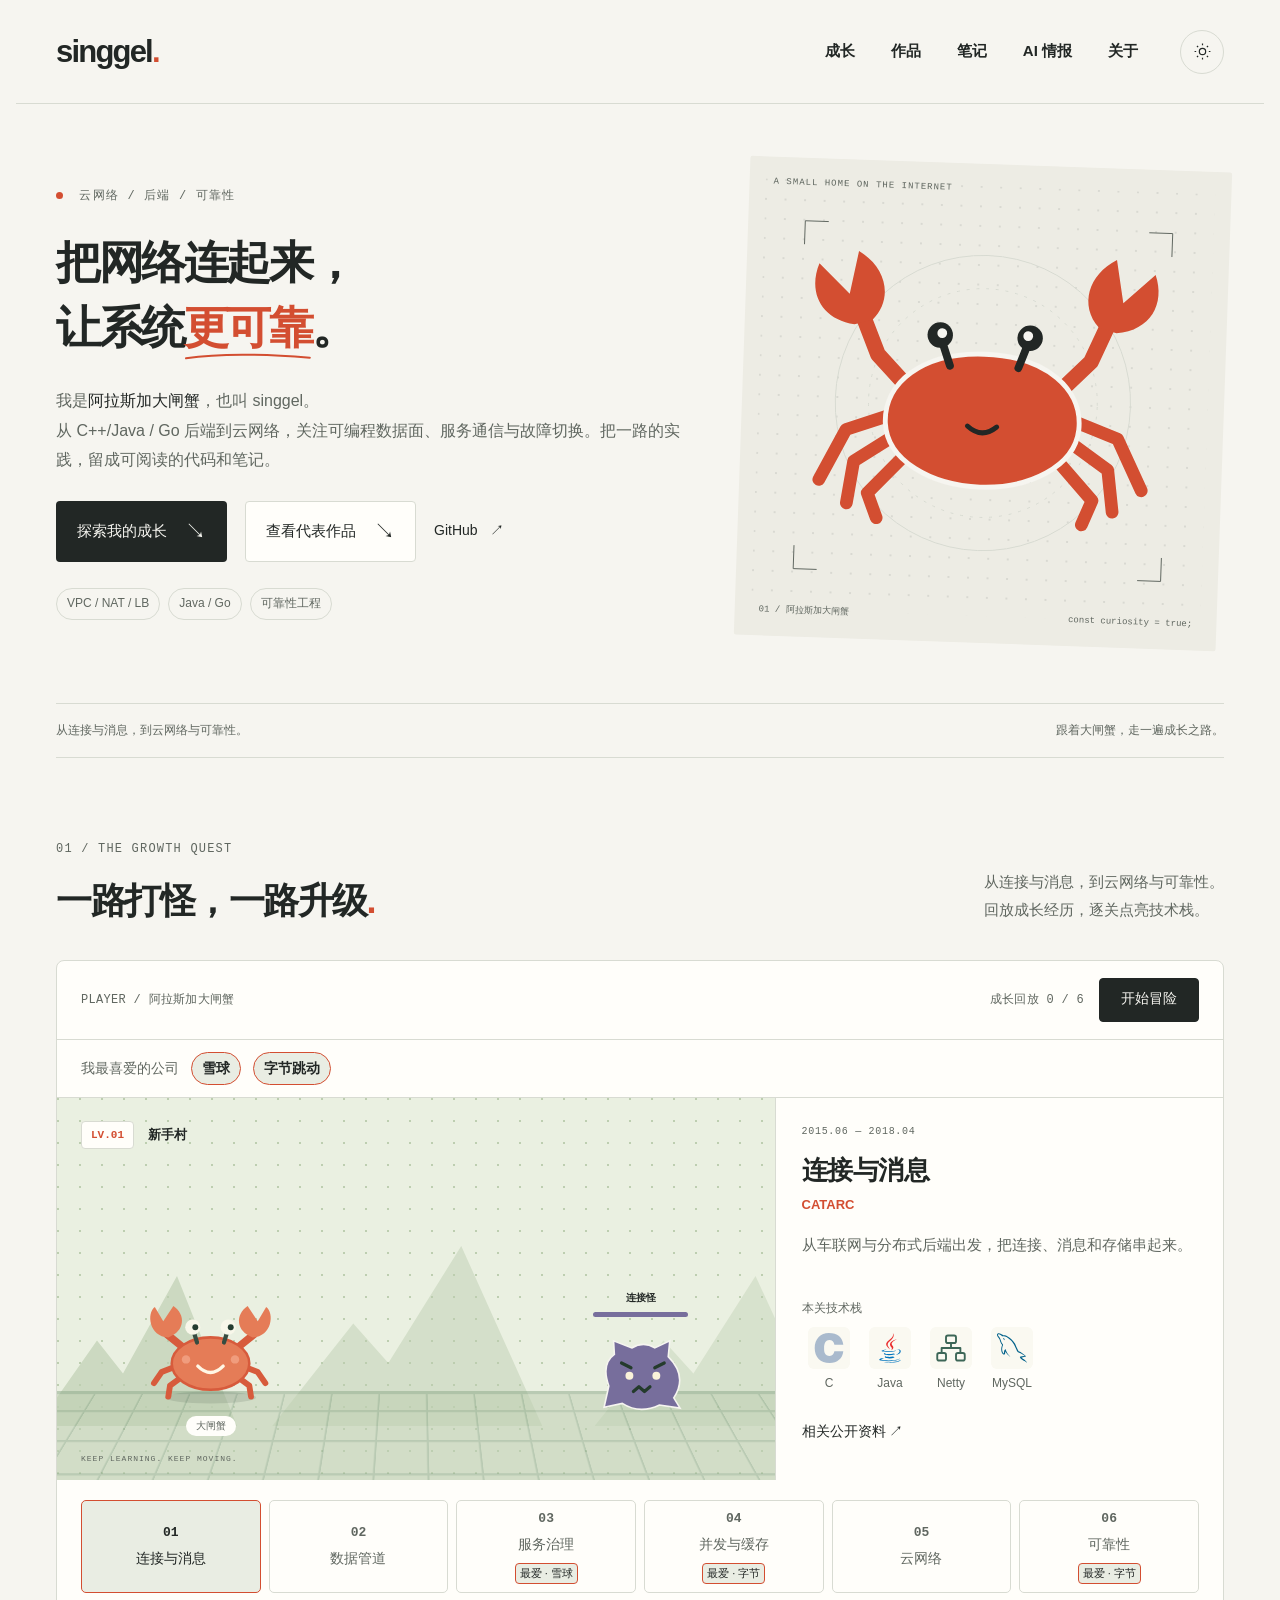
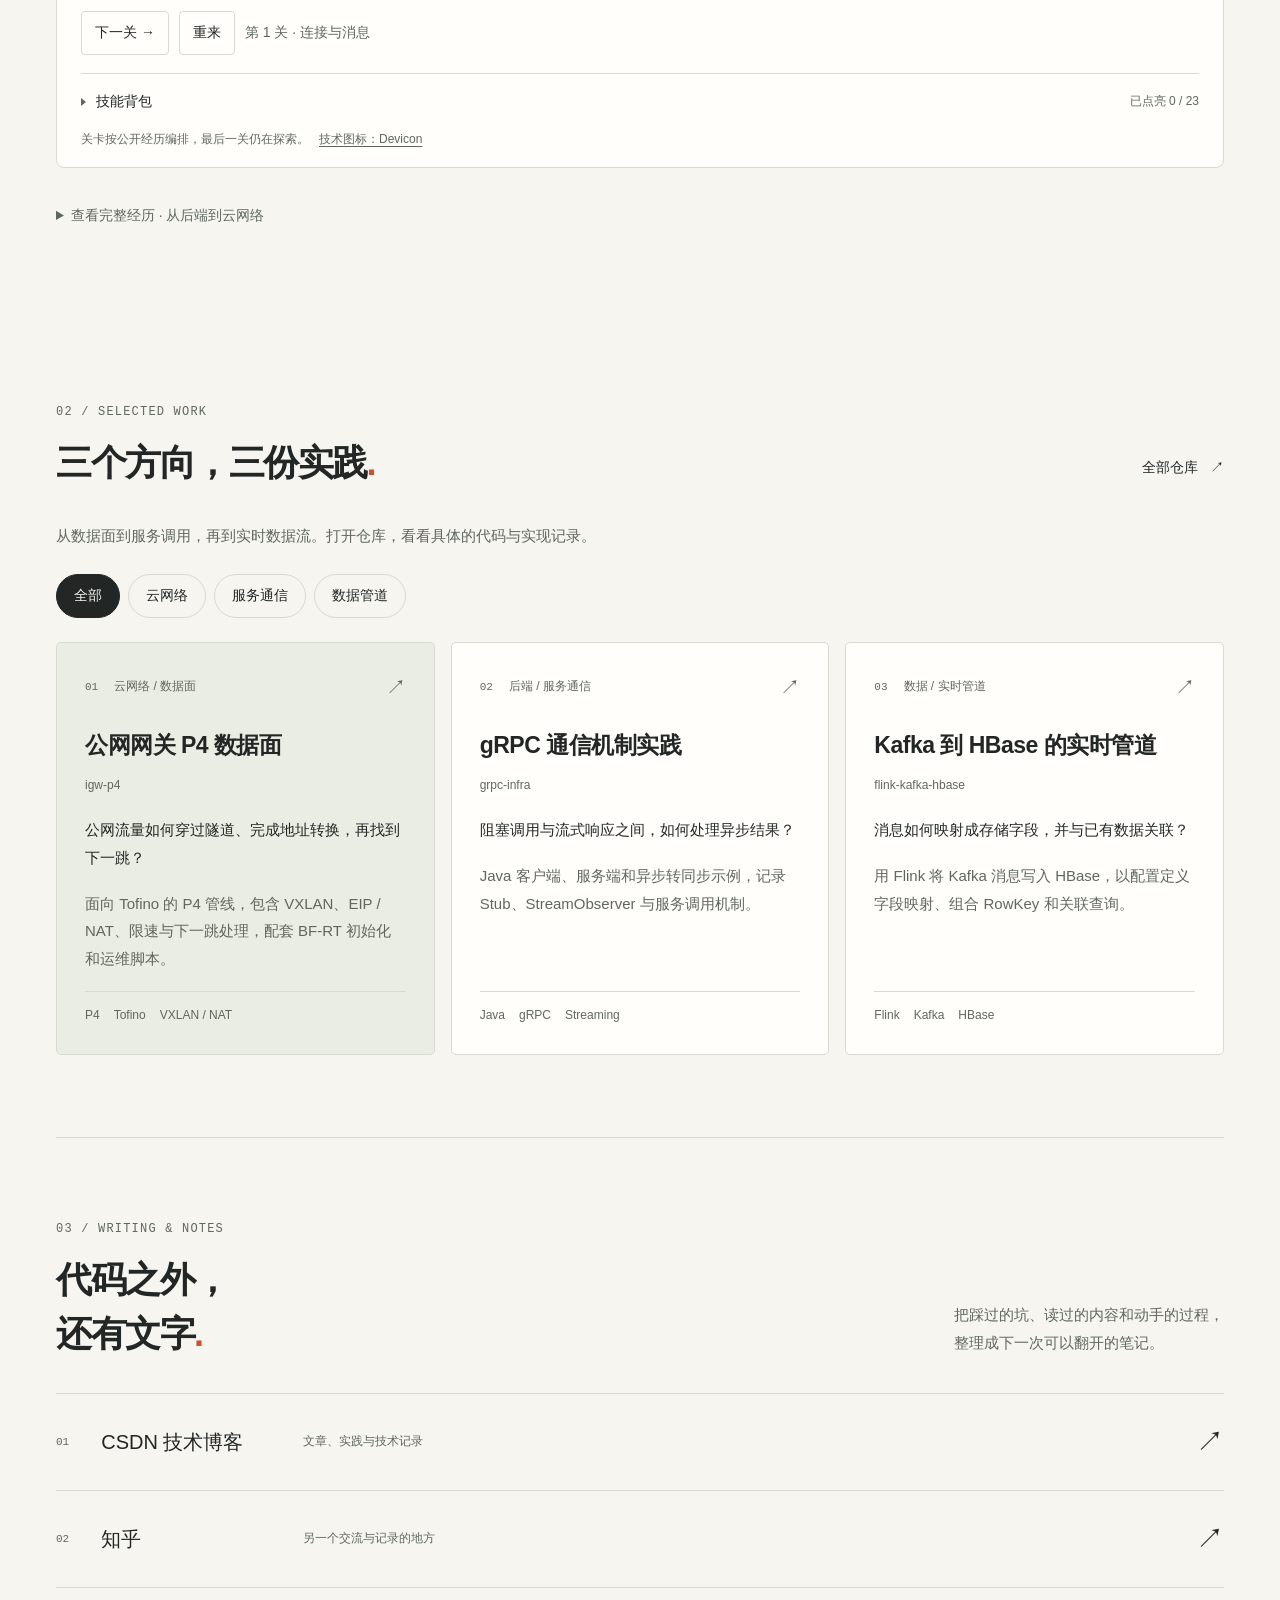
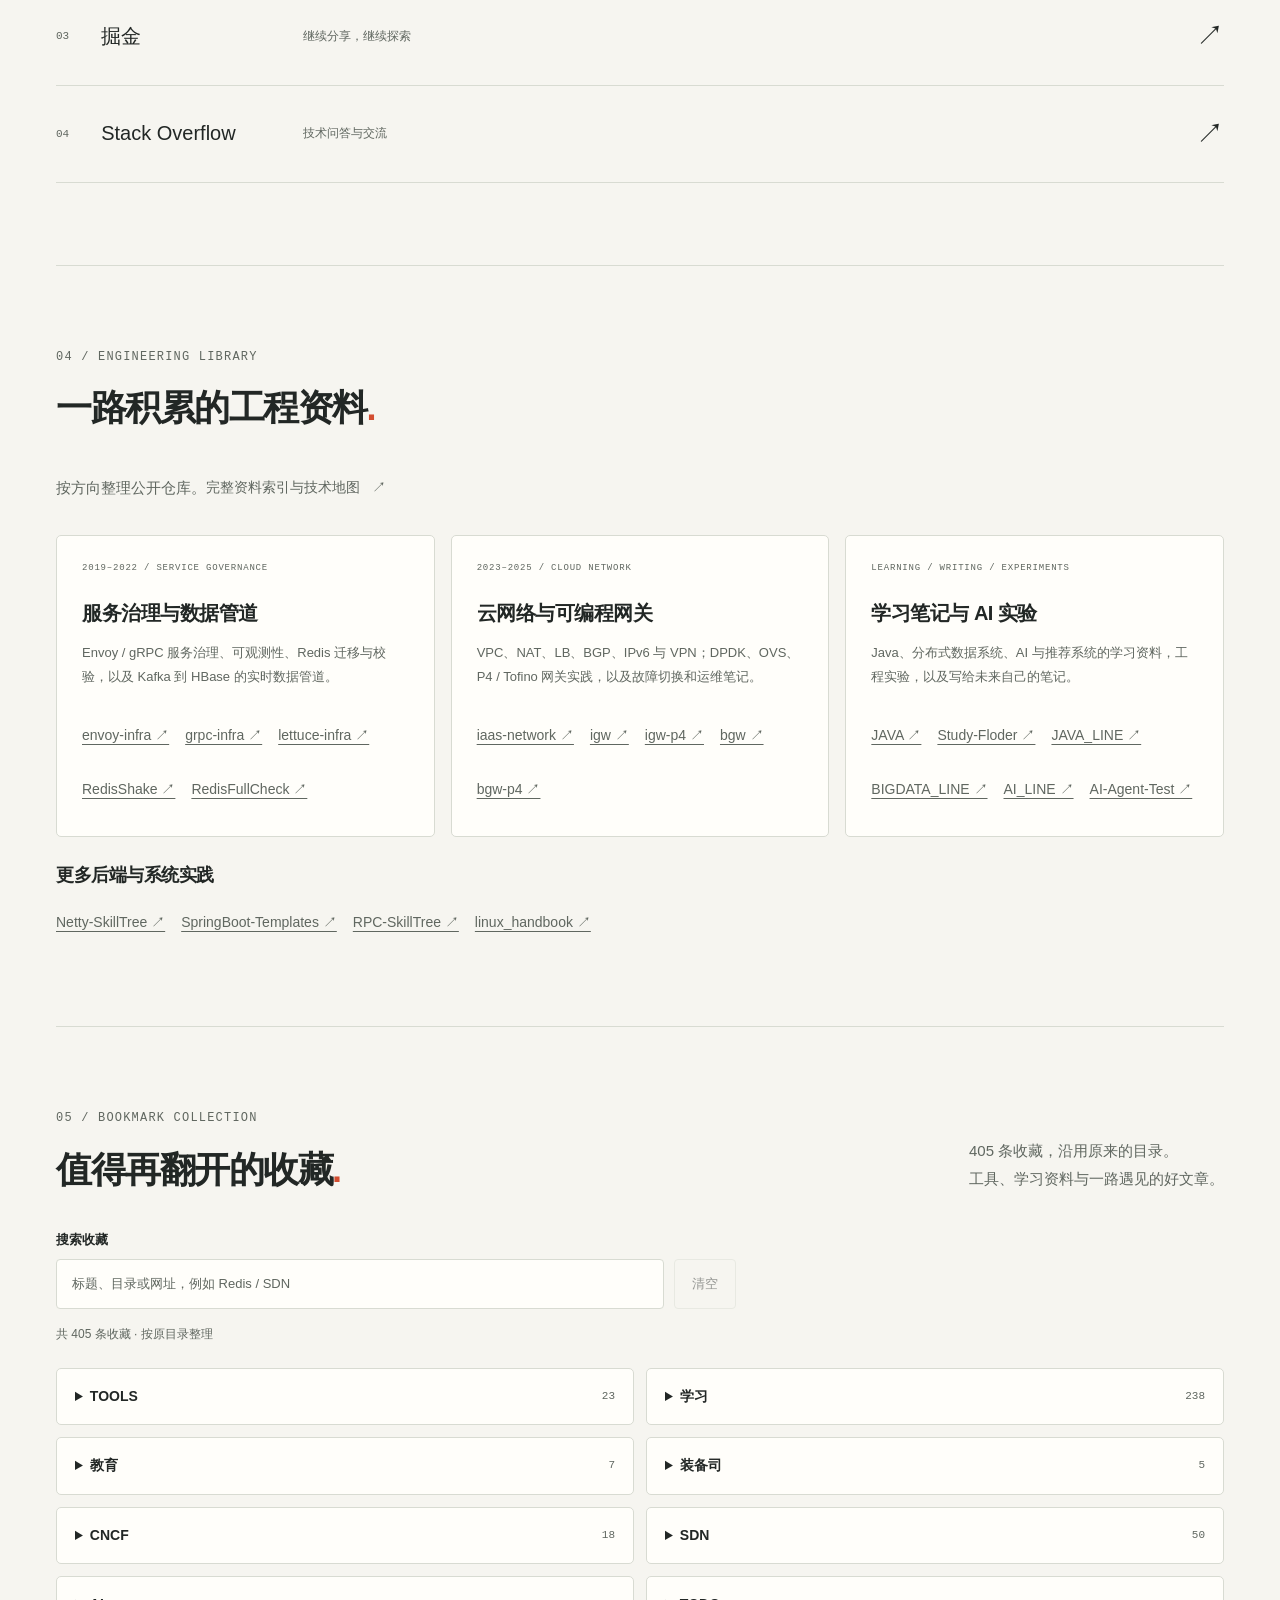
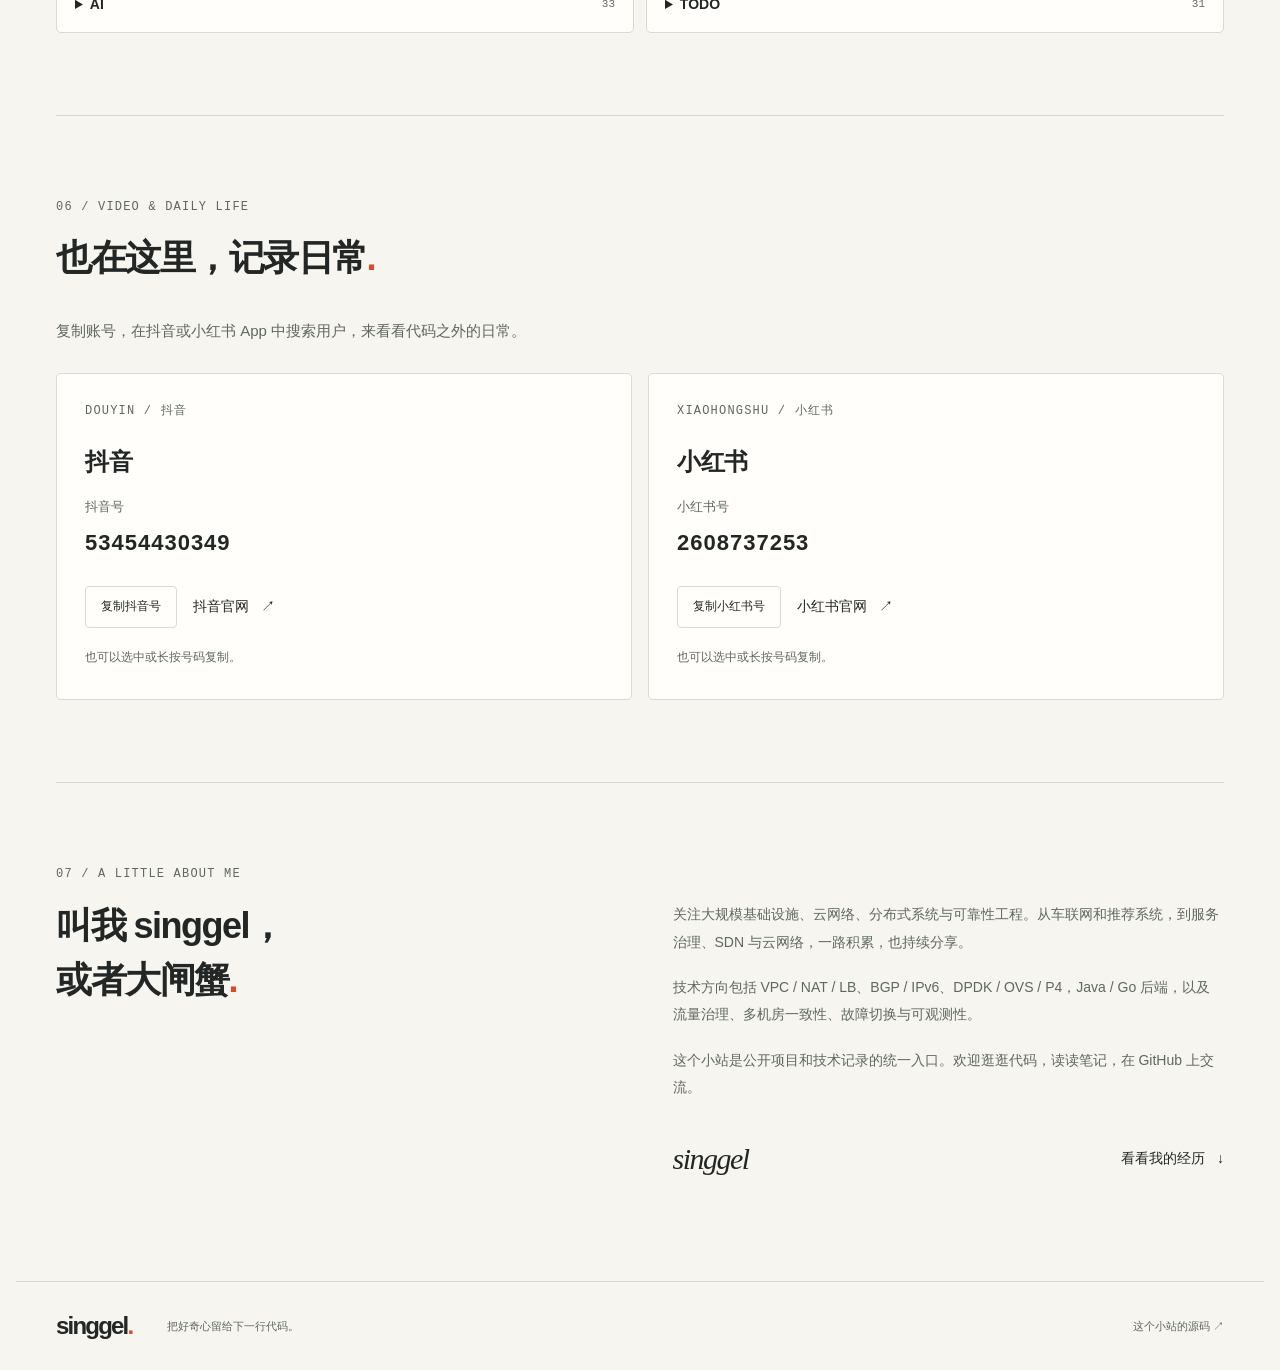
==== index.html @ 871f7823 "Add a source-backed AI intelligence hub" ====
<!doctype html>
<html lang="zh-CN">
  <head>
    <meta charset="utf-8">
    <meta name="viewport" content="width=device-width, initial-scale=1">
    <meta name="color-scheme" content="light dark">
    <meta name="theme-color" content="#f6f5f0">
    <meta name="description" content="阿拉斯加大闸蟹（singgel）：云网络、Go / Java 后端与可靠性工程。探索成长冒险、公开作品和技术笔记。">
    <meta property="og:title" content="singgel · 阿拉斯加大闸蟹">
    <meta property="og:description" content="把网络连起来，让系统更可靠。云网络、后端与可靠性工程的成长记录。">
    <meta property="og:type" content="website">
    <meta property="og:url" content="https://singgel.github.io/">
    <link rel="canonical" href="https://singgel.github.io/">
    <link rel="icon" href="assets/favicon.svg" type="image/svg+xml">
    <link rel="stylesheet" href="assets/style.css?v=f806f96ed359">
    <link rel="stylesheet" href="assets/growth.css?v=672c2c1f3598">
    <script src="assets/app.js?v=8a101b7a5d00" defer></script>
    <script src="assets/bookmarks.js?v=2ac95a73a088" defer></script>
    <script src="assets/socials.js?v=06faa0fc8fcc" defer></script>
    <script src="assets/growth.js?v=ae13d9eee849" defer></script>
    <title>singgel · 阿拉斯加大闸蟹</title>
  </head>
  <body>
    <a class="skip-link" href="#main">跳到正文</a>
    <header class="site-header">
      <a class="wordmark" href="#" aria-label="singgel，返回顶部">singgel<span>.</span></a>
      <nav aria-label="主导航">
        <a href="#journey">成长</a>
        <a href="#projects">作品</a>
        <a href="#notes">笔记</a>
        <a href="ai.html">AI 情报</a>
        <a href="#about">关于</a>
      </nav>
      <button class="theme-toggle" type="button" aria-label="切换到深色主题" aria-pressed="false" hidden>
        <svg class="sun" viewBox="0 0 24 24" fill="none" stroke="currentColor" stroke-width="1.5" aria-hidden="true"><circle cx="12" cy="12" r="4"/><path d="M12 2v2m0 16v2M2 12h2m16 0h2M5 5l1.5 1.5m11 11L19 19M5 19l1.5-1.5m11-11L19 5"/></svg>
        <svg class="moon" viewBox="0 0 24 24" fill="none" stroke="currentColor" stroke-width="1.5" aria-hidden="true"><path d="M20.5 14A8.6 8.6 0 0 1 10 3.5 8.6 8.6 0 1 0 20.5 14Z"/></svg>
      </button>
    </header>

    <main id="main">
      <section class="hero" aria-labelledby="hero-title">
        <div class="hero-copy">
          <p class="eyebrow"><span class="status-dot"></span> 云网络 / 后端 / 可靠性</p>
          <h1 id="hero-title">把网络连起来，<br>让系统<span class="accent-word">更可靠<svg viewBox="0 0 190 12" aria-hidden="true"><path d="M3 8C48 1 111 1 187 7"/></svg></span>。</h1>
          <p class="hero-intro">我是<strong>阿拉斯加大闸蟹</strong>，也叫 singgel。<br>从 C++/Java / Go 后端到云网络，关注可编程数据面、服务通信与故障切换。把一路的实践，留成可阅读的代码和笔记。</p>
          <div class="hero-actions">
            <a class="button button-dark" href="#journey">探索我的成长 <span aria-hidden="true">↘</span></a>
            <a class="button button-outline" href="#projects">查看代表作品 <span aria-hidden="true">↘</span></a>
            <a class="text-link" href="https://github.com/singgel" target="_blank" rel="noopener noreferrer">GitHub <span aria-hidden="true">↗</span></a>
          </div>
          <ul class="hero-topics" aria-label="技术方向"><li>VPC / NAT / LB</li><li>Java / Go</li><li>可靠性工程</li></ul>
        </div>
        <div class="hero-art" aria-hidden="true">
          <div class="art-label">A SMALL HOME ON THE INTERNET</div>
          <svg class="crab" viewBox="0 0 460 440" fill="none">
            <defs><pattern id="dots" width="20" height="20" patternUnits="userSpaceOnUse"><circle cx="1" cy="1" r="1" fill="currentColor" opacity=".13"/></pattern></defs>
            <rect width="460" height="440" fill="url(#dots)"/>
            <circle cx="230" cy="222" r="151" class="orbit"/>
            <circle cx="230" cy="222" r="117" class="orbit inner"/>
            <path d="m151 232-60 22-26 52m88-56-53 36-6 43m60-53-39 42 10 25M309 232l60 22 26 52m-88-56 53 36 6 43m-60-53 39 42-10 25" class="crab-legs"/>
            <path d="m163 219-42-43-20-47m196 90 42-43 20-47" class="crab-arms"/>
            <path d="M96 146c-35-4-49-32-38-61l32 30 8-44c29 16 37 48 16 70Z" class="crab-fill"/>
            <path d="M364 146c35-4 49-32 38-61l-32 30-8-44c-29 16-37 48-16 70Z" class="crab-fill"/>
            <path d="M230 172c64 0 102 33 99 74-3 38-49 62-99 62s-96-24-99-62c-3-41 35-74 99-74Z" class="crab-fill body"/>
            <path d="m195 185-9-25m79 25 9-25" class="eye-stems"/>
            <circle cx="184" cy="154" r="13" class="eye"/><circle cx="276" cy="154" r="13" class="eye"/>
            <circle cx="186" cy="152" r="5" fill="#f6f5f0"/><circle cx="274" cy="152" r="5" fill="#f6f5f0"/>
            <path d="M215 246q15 13 30 0" class="smile"/>
            <path d="M42 42h24M42 42v24m376-24h-24m24 0v24M42 398h24m-24 0v-24m376 24h-24m24 0v-24" class="crop-marks"/>
          </svg>
          <div class="art-caption"><span>01 / 阿拉斯加大闸蟹</span><span>const curiosity = true;</span></div>
        </div>
      </section>

      <div class="section-divider"><span>从连接与消息，到云网络与可靠性。</span><span>跟着大闸蟹，走一遍成长之路。</span></div>

      <section class="journey section" id="journey" aria-labelledby="journey-title">
        <div class="section-heading"><div><p class="eyebrow">01 / THE GROWTH QUEST</p><h2 id="journey-title">一路打怪，一路升级<span class="small-dot">.</span></h2></div><p class="section-description">从连接与消息，到云网络与可靠性。<br>回放成长经历，逐关点亮技术栈。</p></div>
        <div class="growth-adventure" id="growth-adventure" data-phase="ready" data-playing="false" data-stage="0" hidden>
          <div class="growth-topline"><span>PLAYER / 阿拉斯加大闸蟹</span><span id="growth-progress">成长回放 0 / 6</span><button class="growth-play" id="growth-play" type="button">开始冒险</button></div>
          <p class="growth-favorites"><span>我最喜爱的公司</span><strong>雪球</strong><strong>字节跳动</strong></p>
          <div class="growth-main">
            <div class="growth-scene" id="growth-scene" role="img" aria-label="新手村：大闸蟹迎战连接怪">
              <div class="growth-world-title"><span class="growth-level" id="growth-level">LV.01</span><span id="growth-land">新手村</span></div>
              <p class="growth-favorite" id="growth-favorite" hidden></p>
              <div class="growth-mountains" aria-hidden="true"><i></i><i></i><i></i></div>
              <div class="growth-ground" aria-hidden="true"></div>
              <div class="growth-player"><img src="assets/growth-crab.svg" width="160" height="130" alt=""><span>大闸蟹</span></div>
              <span class="growth-strike" aria-hidden="true">✦</span>
              <div class="growth-enemy">
                <div class="growth-hp"><span id="growth-boss">连接怪</span><i></i></div>
                <svg viewBox="0 0 120 120" aria-hidden="true"><path class="growth-enemy-body" d="M20 77Q10 49 27 37l-1-17 23 9q15-9 29 0l19-9-2 20q25 25 7 52l8 13-26-4q-25 12-47-2l-23 5Z"/><path class="growth-enemy-eyes" d="m36 48 12 6m30 0 12-6"/><circle cx="46" cy="64" r="5"/><circle cx="80" cy="64" r="5"/><path class="growth-enemy-mouth" d="m51 84 7-6 7 6 7-6"/></svg>
              </div>
              <span class="growth-loot" id="growth-loot" aria-hidden="true">✧ SKILL GET!</span>
              <span class="growth-scene-caption" aria-hidden="true">KEEP LEARNING. KEEP MOVING.</span>
            </div>
            <div class="growth-quest">
              <p class="eyebrow" id="growth-period">2015.06 — 2018.04</p>
              <h3 id="growth-title">连接与消息</h3>
              <p class="growth-place" id="growth-place">CATARC</p>
              <p class="growth-description" id="growth-description">从车联网与分布式后端出发，把连接、消息和存储串起来。</p>
              <p class="growth-loadout-label">本关技术栈</p>
              <ul class="growth-loadout" id="growth-loadout" aria-label="本关技术栈"></ul>
              <a class="text-link" id="growth-source" href="https://github.com/singgel/Netty-SkillTree" target="_blank" rel="noopener noreferrer">相关公开资料 ↗</a>
            </div>
          </div>
          <div class="growth-route" role="group" aria-label="选择成长关卡">
            <button type="button" data-growth-stage="0" aria-pressed="true"><span>01</span>连接与消息</button>
            <button type="button" data-growth-stage="1" aria-pressed="false"><span>02</span>数据管道</button>
            <button type="button" data-growth-stage="2" aria-pressed="false"><span>03</span>服务治理<small class="growth-company-marker">最爱 · 雪球</small></button>
            <button type="button" data-growth-stage="3" aria-pressed="false"><span>04</span>并发与缓存<small class="growth-company-marker">最爱 · 字节</small></button>
            <button type="button" data-growth-stage="4" aria-pressed="false"><span>05</span>云网络</button>
            <button type="button" data-growth-stage="5" aria-pressed="false"><span>06</span>可靠性<small class="growth-company-marker">最爱 · 字节</small></button>
          </div>
          <div class="growth-controls"><button id="growth-next" type="button">下一关 →</button><button id="growth-restart" type="button">重来</button><p id="growth-status" role="status" aria-live="polite" aria-atomic="true">第 1 关 · 连接与消息</p></div>
          <details class="growth-bag"><summary><span>技能背包</span><span id="growth-skill-count">已点亮 0 / 23</span></summary><ul class="growth-inventory" id="growth-inventory" aria-label="技能点亮记录"></ul></details>
          <p class="growth-note">关卡按公开经历编排，最后一关仍在探索。<a href="https://github.com/devicons/devicon" target="_blank" rel="noopener noreferrer">技术图标：Devicon</a></p>
        </div>
        <details class="growth-history" id="growth-history" open><summary>查看完整经历 · 从后端到云网络</summary>
        <ol class="career-timeline">
          <li><p class="career-period">2015.06 — 2018.04</p><div><h3>CATARC</h3><p>车联网与分布式后端基础 · C / Java / Netty / MySQL</p></div></li>
          <li><p class="career-period">2018.05 — 2019.04</p><div><h3>易车 · 大数据</h3><p>推荐系统重构与数据管道 · Java / Kafka / HBase / Redis</p></div></li>
          <li><p class="career-period">2019.04 — 2022.03</p><div><h3>雪球 · 基础设施</h3><p>服务治理、中间件平台、可观测性与基础设施工具 · Spring Cloud / gRPC / Envoy</p></div></li>
          <li><p class="career-period">2022.04 — 2022.06</p><div><h3>字节跳动 · People Platform</h3><p>HR 中台服务重构与高并发缓存 · Go / Java / Kitex / Redis / MySQL</p></div></li>
          <li><p class="career-period">2022.07 — 2026.04</p><div><h3>京东云 · IaaS 网络</h3><p>SDN 控制面、云网络可靠性与可编程网关 · Go / Java / P4 / BGP / DPDK / OVS</p></div></li>
          <li><p class="career-period">2026.05 — 至今</p><div><h3>字节跳动 · Data DCS</h3><p>分布式云服务与基础设施工程 · 云网络 / 后端 / 可靠性</p></div></li>
        </ol>
        </details>
      </section>

      <section class="projects section" id="projects" aria-labelledby="projects-title">
        <div class="section-heading">
          <div><p class="eyebrow">02 / SELECTED WORK</p><h2 id="projects-title">三个方向，三份实践<span class="small-dot">.</span></h2></div>
          <a class="text-link" href="https://github.com/singgel?tab=repositories" target="_blank" rel="noopener noreferrer">全部仓库 <span aria-hidden="true">↗</span></a>
        </div>
        <p class="section-description">从数据面到服务调用，再到实时数据流。打开仓库，看看具体的代码与实现记录。</p>
        <div class="filters" role="group" aria-label="筛选项目" hidden>
          <button type="button" data-filter="all" aria-pressed="true">全部</button>
          <button type="button" data-filter="network" aria-pressed="false">云网络</button>
          <button type="button" data-filter="backend" aria-pressed="false">服务通信</button>
          <button type="button" data-filter="data" aria-pressed="false">数据管道</button>
        </div>
        <p class="sr-only" id="project-status" role="status" aria-live="polite"></p>
        <div class="project-grid">
          <article class="project-card featured" data-category="network">
            <div class="card-top"><span class="project-number">01</span><span class="tag">云网络 / 数据面</span><span class="card-arrow" aria-hidden="true">↗</span></div>
            <h3><a href="https://github.com/singgel/igw-p4" target="_blank" rel="noopener noreferrer">公网网关 P4 数据面<span class="sr-only"> · igw-p4，在新窗口打开</span></a></h3>
            <p class="project-repo">igw-p4</p>
            <p>公网流量如何穿过隧道、完成地址转换，再找到下一跳？</p>
            <p class="project-detail">面向 Tofino 的 P4 管线，包含 VXLAN、EIP / NAT、限速与下一跳处理，配套 BF-RT 初始化和运维脚本。</p>
            <div class="card-bottom"><span>P4</span><span>Tofino</span><span>VXLAN / NAT</span></div>
          </article>
          <article class="project-card" data-category="backend">
            <div class="card-top"><span class="project-number">02</span><span class="tag">后端 / 服务通信</span><span class="card-arrow" aria-hidden="true">↗</span></div>
            <h3><a href="https://github.com/singgel/grpc-infra" target="_blank" rel="noopener noreferrer">gRPC 通信机制实践<span class="sr-only"> · grpc-infra，在新窗口打开</span></a></h3>
            <p class="project-repo">grpc-infra</p>
            <p>阻塞调用与流式响应之间，如何处理异步结果？</p>
            <p class="project-detail">Java 客户端、服务端和异步转同步示例，记录 Stub、StreamObserver 与服务调用机制。</p>
            <div class="card-bottom"><span>Java</span><span>gRPC</span><span>Streaming</span></div>
          </article>
          <article class="project-card" data-category="data">
            <div class="card-top"><span class="project-number">03</span><span class="tag">数据 / 实时管道</span><span class="card-arrow" aria-hidden="true">↗</span></div>
            <h3><a href="https://github.com/singgel/flink-kafka-hbase" target="_blank" rel="noopener noreferrer">Kafka 到 HBase 的实时管道<span class="sr-only"> · flink-kafka-hbase，在新窗口打开</span></a></h3>
            <p class="project-repo">flink-kafka-hbase</p>
            <p>消息如何映射成存储字段，并与已有数据关联？</p>
            <p class="project-detail">用 Flink 将 Kafka 消息写入 HBase，以配置定义字段映射、组合 RowKey 和关联查询。</p>
            <div class="card-bottom"><span>Flink</span><span>Kafka</span><span>HBase</span></div>
          </article>
        </div>
      </section>

      <section class="notes section" id="notes" aria-labelledby="notes-title">
        <div class="section-heading"><div><p class="eyebrow">03 / WRITING & NOTES</p><h2 id="notes-title">代码之外，<br>还有文字<span class="small-dot">.</span></h2></div><p class="section-description">把踩过的坑、读过的内容和动手的过程，<br>整理成下一次可以翻开的笔记。</p></div>
        <a class="writing-link" href="https://blog.csdn.net/singgel/" target="_blank" rel="noopener noreferrer"><div><span class="channel-index">01</span><span class="channel-title">CSDN 技术博客</span><span class="channel-description">文章、实践与技术记录</span></div><span class="writing-arrow" aria-hidden="true">↗</span></a>
        <a class="writing-link" href="https://www.zhihu.com/people/gexingyumi/posts" target="_blank" rel="noopener noreferrer"><div><span class="channel-index">02</span><span class="channel-title">知乎</span><span class="channel-description">另一个交流与记录的地方</span></div><span class="writing-arrow" aria-hidden="true">↗</span></a>
        <a class="writing-link" href="https://juejin.cn/user/4055442887022119" target="_blank" rel="noopener noreferrer"><div><span class="channel-index">03</span><span class="channel-title">掘金</span><span class="channel-description">继续分享，继续探索</span></div><span class="writing-arrow" aria-hidden="true">↗</span></a>
        <a class="writing-link" href="https://stackoverflow.com/users/10727010/singgel" target="_blank" rel="noopener noreferrer"><div><span class="channel-index">04</span><span class="channel-title">Stack Overflow</span><span class="channel-description">技术问答与交流</span></div><span class="writing-arrow" aria-hidden="true">↗</span></a>
      </section>

      <section class="library section" id="library" aria-labelledby="library-title">
        <div class="section-heading"><div><p class="eyebrow">04 / ENGINEERING LIBRARY</p><h2 id="library-title">一路积累的工程资料<span class="small-dot">.</span></h2></div></div>
        <p class="section-description">按方向整理公开仓库。<a class="text-link" href="https://github.com/singgel/singgel.github.io/blob/master/docs/profile.md" target="_blank" rel="noopener noreferrer">完整资料索引与技术地图 <span aria-hidden="true">↗</span></a></p>
        <div class="library-grid">
          <article class="library-card"><p class="eyebrow">2019–2022 / SERVICE GOVERNANCE</p><h3>服务治理与数据管道</h3><p>Envoy / gRPC 服务治理、可观测性、Redis 迁移与校验，以及 Kafka 到 HBase 的实时数据管道。</p><ul class="repository-links">
            <li><a href="https://github.com/singgel/envoy-infra" target="_blank" rel="noopener noreferrer">envoy-infra ↗</a></li><li><a href="https://github.com/singgel/grpc-infra" target="_blank" rel="noopener noreferrer">grpc-infra ↗</a></li><li><a href="https://github.com/singgel/lettuce-infra" target="_blank" rel="noopener noreferrer">lettuce-infra ↗</a></li><li><a href="https://github.com/singgel/RedisShake" target="_blank" rel="noopener noreferrer">RedisShake ↗</a></li><li><a href="https://github.com/singgel/RedisFullCheck" target="_blank" rel="noopener noreferrer">RedisFullCheck ↗</a></li>
          </ul></article>
          <article class="library-card"><p class="eyebrow">2023–2025 / CLOUD NETWORK</p><h3>云网络与可编程网关</h3><p>VPC、NAT、LB、BGP、IPv6 与 VPN；DPDK、OVS、P4 / Tofino 网关实践，以及故障切换和运维笔记。</p><ul class="repository-links">
            <li><a href="https://github.com/singgel/iaas-network" target="_blank" rel="noopener noreferrer">iaas-network ↗</a></li><li><a href="https://github.com/singgel/igw" target="_blank" rel="noopener noreferrer">igw ↗</a></li><li><a href="https://github.com/singgel/igw-p4" target="_blank" rel="noopener noreferrer">igw-p4 ↗</a></li><li><a href="https://github.com/singgel/bgw" target="_blank" rel="noopener noreferrer">bgw ↗</a></li><li><a href="https://github.com/singgel/bgw-p4" target="_blank" rel="noopener noreferrer">bgw-p4 ↗</a></li>
          </ul></article>
          <article class="library-card"><p class="eyebrow">LEARNING / WRITING / EXPERIMENTS</p><h3>学习笔记与 AI 实验</h3><p>Java、分布式数据系统、AI 与推荐系统的学习资料，工程实验，以及写给未来自己的笔记。</p><ul class="repository-links">
            <li><a href="https://github.com/singgel/JAVA" target="_blank" rel="noopener noreferrer">JAVA ↗</a></li><li><a href="https://github.com/singgel/Study-Floder" target="_blank" rel="noopener noreferrer">Study-Floder ↗</a></li><li><a href="https://github.com/singgel/JAVA_LINE" target="_blank" rel="noopener noreferrer">JAVA_LINE ↗</a></li><li><a href="https://github.com/singgel/BIGDATA_LINE" target="_blank" rel="noopener noreferrer">BIGDATA_LINE ↗</a></li><li><a href="https://github.com/singgel/AI_LINE" target="_blank" rel="noopener noreferrer">AI_LINE ↗</a></li><li><a href="https://github.com/singgel/AI-Agent-Test" target="_blank" rel="noopener noreferrer">AI-Agent-Test ↗</a></li>
          </ul></article>
        </div>
        <div class="library-more"><h3>更多后端与系统实践</h3><ul class="repository-links">
            <li><a href="https://github.com/singgel/Netty-SkillTree" target="_blank" rel="noopener noreferrer">Netty-SkillTree ↗</a></li><li><a href="https://github.com/singgel/SpringBoot-Templates" target="_blank" rel="noopener noreferrer">SpringBoot-Templates ↗</a></li><li><a href="https://github.com/singgel/RPC-SkillTree" target="_blank" rel="noopener noreferrer">RPC-SkillTree ↗</a></li><li><a href="https://github.com/singgel/linux_handbook" target="_blank" rel="noopener noreferrer">linux_handbook ↗</a></li>
        </ul></div>
      </section>

      <section class="bookmarks section" id="bookmarks" aria-labelledby="bookmarks-title">
        <div class="section-heading"><div><p class="eyebrow">05 / BOOKMARK COLLECTION</p><h2 id="bookmarks-title">值得再翻开的收藏<span class="small-dot">.</span></h2></div><p class="section-description"><span id="bookmark-total">405</span> 条收藏，沿用原来的目录。<br>工具、学习资料与一路遇见的好文章。</p></div>
        <div class="bookmark-search" hidden>
          <label for="bookmark-query">搜索收藏</label>
          <div class="bookmark-search-controls"><input id="bookmark-query" type="search" placeholder="标题、目录或网址，例如 Redis / SDN" autocomplete="off" aria-controls="bookmark-tree"><button class="bookmark-clear" type="button" disabled>清空</button></div>
        </div>
        <p class="bookmark-status" role="status" aria-live="polite">按目录展开，查看收藏。</p>
        <p class="bookmark-empty" hidden>没有找到匹配的收藏，换个关键词试试。</p>
        <ul class="bookmark-tree" id="bookmark-tree">
<!-- BOOKMARKS:START -->
<li class="bookmark-group"><details class="bookmark-folder" id="bookmark-folder-1"><summary><span>TOOLS</span><span class="bookmark-count">23</span></summary><ul><li class="bookmark-item" data-folder="TOOLS"><a href="http://naotu.baidu.com/home" target="_blank" rel="noopener noreferrer"><span class="bookmark-name">百度脑图－便捷的思维工具</span><span class="bookmark-domain">naotu.baidu.com ↗</span></a></li>
<li class="bookmark-item" data-folder="TOOLS"><a href="https://shimo.im/dashboard/updated" target="_blank" rel="noopener noreferrer"><span class="bookmark-name">最近更新 - 石墨文档</span><span class="bookmark-domain">shimo.im ↗</span></a></li>
<li class="bookmark-item" data-folder="TOOLS"><a href="https://go.gliffy.com/go/html5/launch" target="_blank" rel="noopener noreferrer"><span class="bookmark-name">Gliffy Editor - Online</span><span class="bookmark-domain">go.gliffy.com ↗</span></a></li>
<li class="bookmark-item" data-folder="TOOLS"><a href="https://www.processon.com/diagrams" target="_blank" rel="noopener noreferrer"><span class="bookmark-name">ProcessOn - 我的文件</span><span class="bookmark-domain">www.processon.com ↗</span></a></li>
<li class="bookmark-item" data-folder="TOOLS"><a href="https://git-lfs.github.com/" target="_blank" rel="noopener noreferrer"><span class="bookmark-name">Git Large File Storage | Git Large File Storage (LFS) replaces large files such as audio samples, videos, datasets, and graphics with text pointers inside Git, while storing the file contents on a remote server like GitHub.com or GitHub Enterprise.</span><span class="bookmark-domain">git-lfs.github.com ↗</span></a></li>
<li class="bookmark-item" data-folder="TOOLS"><a href="http://coolaf.com/tool/md" target="_blank" rel="noopener noreferrer"><span class="bookmark-name">在线编写markdown,预览,导出pdf,word,html,下载md-在线工具-postjson</span><span class="bookmark-domain">coolaf.com ↗</span></a></li>
<li class="bookmark-item" data-folder="TOOLS"><a href="https://www.ilovepdf.com/zh-cn/download/b9rtpxrk3Awzft27b3r73q0d037swbrgv29z8369lsdzwc8lqxx6rf87mnssdf0krAw5j71mm78phcgj3kdvwq01bv92h7jvw3Axnw75mylr3s3dy1bkAr8s9ykgszz217bhpqjdn5rpAmqhs6qzldpz6djpcb5sfxsptqg847nnvm4ld23q/4" target="_blank" rel="noopener noreferrer"><span class="bookmark-name">下载文件 | iLovePDF</span><span class="bookmark-domain">www.ilovepdf.com ↗</span></a></li>
<li class="bookmark-item" data-folder="TOOLS"><a href="https://tooltt.com/json/" target="_blank" rel="noopener noreferrer"><span class="bookmark-name">在线JSON格式化工具 - ToolTT在线工具箱</span><span class="bookmark-domain">tooltt.com ↗</span></a></li>
<li class="bookmark-item" data-folder="TOOLS"><a href="https://www.jinjing365.com/index.asp" target="_blank" rel="noopener noreferrer"><span class="bookmark-name">进京网-进京证摄像头位置分布地图-2020-2022年最新-外地车牌在北京-外地车牌在北京外地车在北京必备</span><span class="bookmark-domain">www.jinjing365.com ↗</span></a></li>
<li class="bookmark-item" data-folder="TOOLS"><a href="https://stackoverflow.com/users/10727010/singgel" target="_blank" rel="noopener noreferrer"><span class="bookmark-name">StackOverflow</span><span class="bookmark-domain">stackoverflow.com ↗</span></a></li>
<li class="bookmark-item" data-folder="TOOLS"><a href="https://leetcode-cn.com/problemset/all/" target="_blank" rel="noopener noreferrer"><span class="bookmark-name">LeetCode</span><span class="bookmark-domain">leetcode-cn.com ↗</span></a></li>
<li class="bookmark-item" data-folder="TOOLS"><a href="https://excalidraw.com/" target="_blank" rel="noopener noreferrer"><span class="bookmark-name">Excalidraw 画图工具</span><span class="bookmark-domain">excalidraw.com ↗</span></a></li>
<li class="bookmark-item" data-folder="TOOLS"><a href="https://neitui123.com/internet/" target="_blank" rel="noopener noreferrer"><span class="bookmark-name">万能的内推君</span><span class="bookmark-domain">neitui123.com ↗</span></a></li>
<li class="bookmark-item" data-folder="TOOLS"><a href="https://chat4.aichatos.xyz/#/chat/1695192890302" target="_blank" rel="noopener noreferrer"><span class="bookmark-name">AIchatOS</span><span class="bookmark-domain">chat4.aichatos.xyz ↗</span></a></li>
<li class="bookmark-item" data-folder="TOOLS"><a href="https://www.quora.com/" target="_blank" rel="noopener noreferrer"><span class="bookmark-name">Quora</span><span class="bookmark-domain">www.quora.com ↗</span></a></li>
<li class="bookmark-item" data-folder="TOOLS"><a href="https://blog.csdn.net/qq_51563725/article/details/133691727" target="_blank" rel="noopener noreferrer"><span class="bookmark-name">谷歌浏览器输入地址后http自动转https解决方法-CSDN博客</span><span class="bookmark-domain">blog.csdn.net ↗</span></a></li>
<li class="bookmark-item" data-folder="TOOLS"><a href="https://translate.volcengine.com/?category=&amp;home_language=zh&amp;source_language=detect&amp;target_language=en" target="_blank" rel="noopener noreferrer"><span class="bookmark-name">火山翻译 - 在线翻译</span><span class="bookmark-domain">translate.volcengine.com ↗</span></a></li>
<li class="bookmark-item" data-folder="TOOLS"><a href="https://www.diffchecker.com/" target="_blank" rel="noopener noreferrer"><span class="bookmark-name">Diffchecker - Compare text online to find the difference between two text files</span><span class="bookmark-domain">www.diffchecker.com ↗</span></a></li>
<li class="bookmark-item" data-folder="TOOLS"><a href="https://www.tiobe.com/tiobe-index/" target="_blank" rel="noopener noreferrer"><span class="bookmark-name">TIOBE Index - TIOBE</span><span class="bookmark-domain">www.tiobe.com ↗</span></a></li>
<li class="bookmark-item" data-folder="TOOLS"><a href="https://duibiao.info/post/4211" target="_blank" rel="noopener noreferrer"><span class="bookmark-name">互联网公司工作时长排行榜｜职级对标</span><span class="bookmark-domain">duibiao.info ↗</span></a></li>
<li class="bookmark-item" data-folder="TOOLS"><a href="https://www.bypass.cn/" target="_blank" rel="noopener noreferrer"><span class="bookmark-name">Bypass - 分流抢票</span><span class="bookmark-domain">www.bypass.cn ↗</span></a></li>
<li class="bookmark-item" data-folder="TOOLS"><a href="https://www.v2ex.com/" target="_blank" rel="noopener noreferrer"><span class="bookmark-name">V2EX</span><span class="bookmark-domain">www.v2ex.com ↗</span></a></li>
<li class="bookmark-item" data-folder="TOOLS"><a href="https://www.gankinterview.cn/docs" target="_blank" rel="noopener noreferrer"><span class="bookmark-name">使用指南 | 使用指南 | Gank Interview</span><span class="bookmark-domain">www.gankinterview.cn ↗</span></a></li></ul></details></li>
<li class="bookmark-group"><details class="bookmark-folder" id="bookmark-folder-2"><summary><span>学习</span><span class="bookmark-count">238</span></summary><ul><li class="bookmark-group"><details class="bookmark-folder" id="bookmark-folder-3"><summary><span>JVM</span><span class="bookmark-count">26</span></summary><ul><li class="bookmark-item" data-folder="学习 / JVM"><a href="https://coldwalker.com/2018/12/troubleshooter_directbytebuffer_memory_issue/" target="_blank" rel="noopener noreferrer"><span class="bookmark-name">DirectByteBuffer堆外内存溢出问题排查 - 凛冬夜行</span><span class="bookmark-domain">coldwalker.com ↗</span></a></li>
<li class="bookmark-item" data-folder="学习 / JVM"><a href="https://ifeve.com/%e6%89%8b%e6%92%95%e9%9d%a2%e8%af%95%e9%a2%98threadlocal%ef%bc%81%ef%bc%81%ef%bc%81/" target="_blank" rel="noopener noreferrer"><span class="bookmark-name">手撕面试题ThreadLocal！！！ | 并发编程网 – ifeve.com</span><span class="bookmark-domain">ifeve.com ↗</span></a></li>
<li class="bookmark-item" data-folder="学习 / JVM"><a href="https://www.allthingsdistributed.com/" target="_blank" rel="noopener noreferrer"><span class="bookmark-name">All Things Distributed - All Things Distributed</span><span class="bookmark-domain">www.allthingsdistributed.com ↗</span></a></li>
<li class="bookmark-item" data-folder="学习 / JVM"><a href="https://mp.weixin.qq.com/s/sA01gxC4EbgypCsQt5pVog" target="_blank" rel="noopener noreferrer"><span class="bookmark-name">从ReentrantLock的实现看AQS的原理及应用</span><span class="bookmark-domain">mp.weixin.qq.com ↗</span></a></li>
<li class="bookmark-item" data-folder="学习 / JVM"><a href="http://tutorials.jenkov.com/java-util-concurrent/readwritelock.html" target="_blank" rel="noopener noreferrer"><span class="bookmark-name">ReadWriteLock</span><span class="bookmark-domain">tutorials.jenkov.com ↗</span></a></li>
<li class="bookmark-item" data-folder="学习 / JVM"><a href="https://my.oschina.net/feichexia/blog/196575" target="_blank" rel="noopener noreferrer"><span class="bookmark-name">JVM性能调优监控工具jps、jstack、jmap、jhat、jstat、hprof使用详解 - 优雅先生的个人空间 - OSCHINA</span><span class="bookmark-domain">my.oschina.net ↗</span></a></li>
<li class="bookmark-item" data-folder="学习 / JVM"><a href="https://mp.weixin.qq.com/s/TmpQ-jynd2EfKEcp9pAPjA" target="_blank" rel="noopener noreferrer"><span class="bookmark-name">10 | Java线程（中）：创建多少线程才是合适的？</span><span class="bookmark-domain">mp.weixin.qq.com ↗</span></a></li>
<li class="bookmark-item" data-folder="学习 / JVM"><a href="http://calvin1978.blogcn.com/articles/java-threadpool.html" target="_blank" rel="noopener noreferrer"><span class="bookmark-name">Java ThreadPool的正确打开方式 | 江南白衣</span><span class="bookmark-domain">calvin1978.blogcn.com ↗</span></a></li>
<li class="bookmark-item" data-folder="学习 / JVM"><a href="http://tutorials.jenkov.com/java-concurrency/blocking-queues.html" target="_blank" rel="noopener noreferrer"><span class="bookmark-name">Blocking Queues</span><span class="bookmark-domain">tutorials.jenkov.com ↗</span></a></li>
<li class="bookmark-item" data-folder="学习 / JVM"><a href="https://fastthread.io/" target="_blank" rel="noopener noreferrer"><span class="bookmark-name">Smart Java thread dump analyzer - thread dump analysis in seconds</span><span class="bookmark-domain">fastthread.io ↗</span></a></li>
<li class="bookmark-item" data-folder="学习 / JVM"><a href="https://www.jianshu.com/p/f79b877c9611" target="_blank" rel="noopener noreferrer"><span class="bookmark-name">从硬件角度理解进程与线程 - 简书</span><span class="bookmark-domain">www.jianshu.com ↗</span></a></li>
<li class="bookmark-item" data-folder="学习 / JVM"><a href="https://www.jianshu.com/p/507f7e0cc3a3" target="_blank" rel="noopener noreferrer"><span class="bookmark-name">Arthas使用 - 简书</span><span class="bookmark-domain">www.jianshu.com ↗</span></a></li>
<li class="bookmark-item" data-folder="学习 / JVM"><a href="https://blog.huoding.com/2015/10/16/474" target="_blank" rel="noopener noreferrer"><span class="bookmark-name">手把手教你用Strace诊断问题 | 火丁笔记</span><span class="bookmark-domain">blog.huoding.com ↗</span></a></li>
<li class="bookmark-item" data-folder="学习 / JVM"><a href="https://gceasy.io/" target="_blank" rel="noopener noreferrer"><span class="bookmark-name">Universal JVM GC analyzer - Java Garbage collection log analysis made easy</span><span class="bookmark-domain">gceasy.io ↗</span></a></li>
<li class="bookmark-item" data-folder="学习 / JVM"><a href="https://segmentfault.com/a/1190000021195985" target="_blank" rel="noopener noreferrer"><span class="bookmark-name">jdk源码解析(juc)的锁-java中的锁ReetrentLock - 个人文章 - SegmentFault 思否</span><span class="bookmark-domain">segmentfault.com ↗</span></a></li>
<li class="bookmark-item" data-folder="学习 / JVM"><a href="https://zhuanlan.zhihu.com/p/137193948" target="_blank" rel="noopener noreferrer"><span class="bookmark-name">阿里面试官没想到，一个Volatile我能跟他扯半个小时 - 知乎</span><span class="bookmark-domain">zhuanlan.zhihu.com ↗</span></a></li>
<li class="bookmark-item" data-folder="学习 / JVM"><a href="https://www.cnblogs.com/skywang12345/p/3311275.html" target="_blank" rel="noopener noreferrer"><span class="bookmark-name">Java 集合系列18之 Iterator和Enumeration比较 - 如果天空不死 - 博客园</span><span class="bookmark-domain">www.cnblogs.com ↗</span></a></li>
<li class="bookmark-item" data-folder="学习 / JVM"><a href="https://mp.weixin.qq.com/s/ASrINfC8gHbYryIWSSwT_A" target="_blank" rel="noopener noreferrer"><span class="bookmark-name">Java内存泄漏、性能优化、宕机死锁的N种姿势</span><span class="bookmark-domain">mp.weixin.qq.com ↗</span></a></li>
<li class="bookmark-item" data-folder="学习 / JVM"><a href="https://www.cnblogs.com/zhaohongtian/p/6801638.html" target="_blank" rel="noopener noreferrer"><span class="bookmark-name">Disruptor深入解读 - 赵弘添 - 博客园</span><span class="bookmark-domain">www.cnblogs.com ↗</span></a></li>
<li class="bookmark-item" data-folder="学习 / JVM"><a href="https://mp.weixin.qq.com/s/VBz6f6wW0Rph5ZFMSfOREQ" target="_blank" rel="noopener noreferrer"><span class="bookmark-name">美团对 Java 新一代垃圾回收器 ZGC 的探索与实践</span><span class="bookmark-domain">mp.weixin.qq.com ↗</span></a></li>
<li class="bookmark-item" data-folder="学习 / JVM"><a href="https://www.baeldung.com/java-jvm-warmup" target="_blank" rel="noopener noreferrer"><span class="bookmark-name">How to Warm Up the JVM | Baeldung</span><span class="bookmark-domain">www.baeldung.com ↗</span></a></li>
<li class="bookmark-item" data-folder="学习 / JVM"><a href="http://liumenghan.github.io/2019/10/07/grpc-in-depth/" target="_blank" rel="noopener noreferrer"><span class="bookmark-name">gRPC客户端详解 | 寒歌随笔</span><span class="bookmark-domain">liumenghan.github.io ↗</span></a></li>
<li class="bookmark-item" data-folder="学习 / JVM"><a href="https://mp.weixin.qq.com/s/M8R4QPidlCrr6vix4JUWmg" target="_blank" rel="noopener noreferrer"><span class="bookmark-name">一文搞懂七种基本的GC垃圾回收算法</span><span class="bookmark-domain">mp.weixin.qq.com ↗</span></a></li>
<li class="bookmark-item" data-folder="学习 / JVM"><a href="https://mp.weixin.qq.com/s?__biz=MzIzOTU0NTQ0MA==&amp;mid=2247537232&amp;idx=1&amp;sn=9e19a2d43250602e353b609dfc4043ab&amp;chksm=e81985b6b38b7c5fa3e9db708cbcb7a8255294295a39c433f09401abaacba9188df5ae9184d8&amp;scene=132&amp;exptype=timeline_recommend_article_extendread_samebiz#wechat_redirect" target="_blank" rel="noopener noreferrer"><span class="bookmark-name">一次由于八股文引起的内存泄漏</span><span class="bookmark-domain">mp.weixin.qq.com ↗</span></a></li>
<li class="bookmark-item" data-folder="学习 / JVM"><a href="https://mp.weixin.qq.com/s/Ywj3XMws0IIK-kiUllN87Q" target="_blank" rel="noopener noreferrer"><span class="bookmark-name">极致八股文之JVM垃圾回收器G1&amp;ZGC详解</span><span class="bookmark-domain">mp.weixin.qq.com ↗</span></a></li>
<li class="bookmark-item" data-folder="学习 / JVM"><a href="https://mp.weixin.qq.com/s/my36l6ypEKTlqsa4UOhBEw" target="_blank" rel="noopener noreferrer"><span class="bookmark-name">JDK高版本特性总结与ZGC实践</span><span class="bookmark-domain">mp.weixin.qq.com ↗</span></a></li></ul></details></li>
<li class="bookmark-group"><details class="bookmark-folder" id="bookmark-folder-4"><summary><span>test</span><span class="bookmark-count">6</span></summary><ul><li class="bookmark-item" data-folder="学习 / test"><a href="https://github.com/nextopcn/lite-pool/blob/master/src/test/java/cn/nextop/lite/pool/benchmark/LitePoolBenchmark.java" target="_blank" rel="noopener noreferrer"><span class="bookmark-name">lite-pool/LitePoolBenchmark.java at master · nextopcn/lite-pool</span><span class="bookmark-domain">github.com ↗</span></a></li>
<li class="bookmark-item" data-folder="学习 / test"><a href="https://docs.spring.io/spring/docs/current/spring-framework-reference/testing.html#integration-testing" target="_blank" rel="noopener noreferrer"><span class="bookmark-name">Testing</span><span class="bookmark-domain">docs.spring.io ↗</span></a></li>
<li class="bookmark-item" data-folder="学习 / test"><a href="https://documentation.help/j2EE-Spring-Framework/ch08s02.html" target="_blank" rel="noopener noreferrer"><span class="bookmark-name">8.2. 单元测试 - Spring Framework Documentation</span><span class="bookmark-domain">documentation.help ↗</span></a></li>
<li class="bookmark-item" data-folder="学习 / test"><a href="https://www.xncoding.com/2018/01/07/java/jmh.html" target="_blank" rel="noopener noreferrer"><span class="bookmark-name">Java微基准测试框架JMH | 飞污熊博客</span><span class="bookmark-domain">www.xncoding.com ↗</span></a></li>
<li class="bookmark-item" data-folder="学习 / test"><a href="https://testerhome.com/topics/15197" target="_blank" rel="noopener noreferrer"><span class="bookmark-name">JUnitPerfTest</span><span class="bookmark-domain">testerhome.com ↗</span></a></li>
<li class="bookmark-item" data-folder="学习 / test"><a href="https://www.jianshu.com/p/4a613dcf182c" target="_blank" rel="noopener noreferrer"><span class="bookmark-name">H2数据库使用指南 - 简书</span><span class="bookmark-domain">www.jianshu.com ↗</span></a></li></ul></details></li>
<li class="bookmark-group"><details class="bookmark-folder" id="bookmark-folder-5"><summary><span>tcp/http</span><span class="bookmark-count">10</span></summary><ul><li class="bookmark-item" data-folder="学习 / tcp/http"><a href="https://zhuanlan.zhihu.com/p/26559480" target="_blank" rel="noopener noreferrer"><span class="bookmark-name">一文读懂 HTTP/2 特性 - 知乎</span><span class="bookmark-domain">zhuanlan.zhihu.com ↗</span></a></li>
<li class="bookmark-item" data-folder="学习 / tcp/http"><a href="https://www.itdaan.com/blog/2017/03/24/93bdc29f289d15a655ed1cbc58bba46c.html" target="_blank" rel="noopener noreferrer"><span class="bookmark-name">HTTPS 与 HTTP2 协议分析 - 开发者知识库</span><span class="bookmark-domain">www.itdaan.com ↗</span></a></li>
<li class="bookmark-item" data-folder="学习 / tcp/http"><a href="https://blog.wangriyu.wang/2018/05-HTTP2.html" target="_blank" rel="noopener noreferrer"><span class="bookmark-name">HTTP2 详解 | Wangriyu’s Blog</span><span class="bookmark-domain">blog.wangriyu.wang ↗</span></a></li>
<li class="bookmark-item" data-folder="学习 / tcp/http"><a href="https://http2.github.io/" target="_blank" rel="noopener noreferrer"><span class="bookmark-name">HTTP/2</span><span class="bookmark-domain">http2.github.io ↗</span></a></li>
<li class="bookmark-item" data-folder="学习 / tcp/http"><a href="https://blog.huoding.com/2016/01/19/488" target="_blank" rel="noopener noreferrer"><span class="bookmark-name">浅谈CLOSE_WAIT | 火丁笔记</span><span class="bookmark-domain">blog.huoding.com ↗</span></a></li>
<li class="bookmark-item" data-folder="学习 / tcp/http"><a href="https://mp.weixin.qq.com/s?__biz=MzI4MjA4ODU0Ng==&amp;mid=402163560&amp;idx=1&amp;sn=5269044286ce1d142cca1b5fed3efab1&amp;3rd=MzA3MDU4NTYzMw==&amp;scene=6#rd" target="_blank" rel="noopener noreferrer"><span class="bookmark-name">又见CLOSE_WAIT</span><span class="bookmark-domain">mp.weixin.qq.com ↗</span></a></li>
<li class="bookmark-item" data-folder="学习 / tcp/http"><a href="https://mp.weixin.qq.com/s?__biz=MzI4MjA4ODU0Ng==&amp;mid=402415747&amp;idx=1&amp;sn=2458ba4fe1830eecdb8db725d3f395fa&amp;scene=21#wechat_redirect" target="_blank" rel="noopener noreferrer"><span class="bookmark-name">高性能网络 | 你所不知道的TIME_WAIT和CLOSE_WAIT</span><span class="bookmark-domain">mp.weixin.qq.com ↗</span></a></li>
<li class="bookmark-item" data-folder="学习 / tcp/http"><a href="https://blog.huoding.com/2019/06/06/751" target="_blank" rel="noopener noreferrer"><span class="bookmark-name">OpenResty 101 | 火丁笔记</span><span class="bookmark-domain">blog.huoding.com ↗</span></a></li>
<li class="bookmark-item" data-folder="学习 / tcp/http"><a href="https://www.cnblogs.com/liuhongru/p/11011891.html" target="_blank" rel="noopener noreferrer"><span class="bookmark-name">CLOSE_WAIT、CLOSE_WAIT原因，危害，如何避免 - 泓汝 - 博客园</span><span class="bookmark-domain">www.cnblogs.com ↗</span></a></li>
<li class="bookmark-item" data-folder="学习 / tcp/http"><a href="https://mp.weixin.qq.com/s/6LiZGMt2KRiIoMaLwx-lkQ" target="_blank" rel="noopener noreferrer"><span class="bookmark-name">彻底弄懂TCP协议：从三次握手说起</span><span class="bookmark-domain">mp.weixin.qq.com ↗</span></a></li></ul></details></li>
<li class="bookmark-group"><details class="bookmark-folder" id="bookmark-folder-6"><summary><span>CICD</span><span class="bookmark-count">2</span></summary><ul><li class="bookmark-item" data-folder="学习 / CICD"><a href="https://git-scm.com/docs" target="_blank" rel="noopener noreferrer"><span class="bookmark-name">Git - Reference</span><span class="bookmark-domain">git-scm.com ↗</span></a></li>
<li class="bookmark-item" data-folder="学习 / CICD"><a href="https://design-patterns.readthedocs.io/zh_CN/latest/structural_patterns/facade.html" target="_blank" rel="noopener noreferrer"><span class="bookmark-name">4. 外观模式 — Graphic Design Patterns</span><span class="bookmark-domain">design-patterns.readthedocs.io ↗</span></a></li></ul></details></li>
<li class="bookmark-group"><details class="bookmark-folder" id="bookmark-folder-7"><summary><span>springboot</span><span class="bookmark-count">4</span></summary><ul><li class="bookmark-item" data-folder="学习 / springboot"><a href="https://www.jianshu.com/p/461259067624" target="_blank" rel="noopener noreferrer"><span class="bookmark-name">Gradle+IDEA使用说明 - 简书</span><span class="bookmark-domain">www.jianshu.com ↗</span></a></li>
<li class="bookmark-item" data-folder="学习 / springboot"><a href="http://wiki.jikexueyuan.com/project/spring-boot-cookbook-zh/build-your-own-starter.html" target="_blank" rel="noopener noreferrer"><span class="bookmark-name">Spring Boot：定制自己的starter - Spring Boot Cookbook - 极客学院Wiki</span><span class="bookmark-domain">wiki.jikexueyuan.com ↗</span></a></li>
<li class="bookmark-item" data-folder="学习 / springboot"><a href="http://wiki.jikexueyuan.com/project/spring-boot-cookbook-zh/spring-boot-autoconfig.html" target="_blank" rel="noopener noreferrer"><span class="bookmark-name">Spring Boot的自动配置、Command-line Runner - Spring Boot Cookbook - 极客学院Wiki</span><span class="bookmark-domain">wiki.jikexueyuan.com ↗</span></a></li>
<li class="bookmark-item" data-folder="学习 / springboot"><a href="https://www.cnblogs.com/grey-wolf/p/13034371.html" target="_blank" rel="noopener noreferrer"><span class="bookmark-name">曹工说Spring Boot源码（29）-- Spring 解决循环依赖为什么使用三级缓存，而不是二级缓存 - 三国梦回 - 博客园</span><span class="bookmark-domain">www.cnblogs.com ↗</span></a></li></ul></details></li>
<li class="bookmark-group"><details class="bookmark-folder" id="bookmark-folder-8"><summary><span>springcloud</span><span class="bookmark-count">4</span></summary><ul><li class="bookmark-item" data-folder="学习 / springcloud"><a href="http://www.ityouknow.com/springcloud/2018/07/20/spring-cloud-consul.html" target="_blank" rel="noopener noreferrer"><span class="bookmark-name">springcloud(十三)：注册中心 Consul 使用详解 - 纯洁的微笑博客</span><span class="bookmark-domain">www.ityouknow.com ↗</span></a></li>
<li class="bookmark-item" data-folder="学习 / springcloud"><a href="http://blog.didispace.com/consul-service-discovery-exp/" target="_blank" rel="noopener noreferrer"><span class="bookmark-name">使用Consul做服务发现的若干姿势 | 程序猿DD</span><span class="bookmark-domain">blog.didispace.com ↗</span></a></li>
<li class="bookmark-item" data-folder="学习 / springcloud"><a href="http://springcloud.fun/" target="_blank" rel="noopener noreferrer"><span class="bookmark-name">Spring Cloud 中文导航</span><span class="bookmark-domain">springcloud.fun ↗</span></a></li>
<li class="bookmark-item" data-folder="学习 / springcloud"><a href="https://blog.csdn.net/tianyaleixiaowu/article/details/79130646" target="_blank" rel="noopener noreferrer"><span class="bookmark-name">zuul灰度发布功能实现 - tianyaleixiaowu的专栏 - CSDN博客</span><span class="bookmark-domain">blog.csdn.net ↗</span></a></li></ul></details></li>
<li class="bookmark-group"><details class="bookmark-folder" id="bookmark-folder-9"><summary><span>hystrix</span><span class="bookmark-count">4</span></summary><ul><li class="bookmark-item" data-folder="学习 / hystrix"><a href="http://www.freesion.com/article/9122300333/" target="_blank" rel="noopener noreferrer"><span class="bookmark-name">Java：Resilience4j CircuitBreaker入门指南 - 灰信网（软件开发博客聚合）</span><span class="bookmark-domain">www.freesion.com ↗</span></a></li>
<li class="bookmark-item" data-folder="学习 / hystrix"><a href="https://zhuanlan.zhihu.com/p/51008825" target="_blank" rel="noopener noreferrer"><span class="bookmark-name">高可用框架Resilience4j使用指南 - 知乎</span><span class="bookmark-domain">zhuanlan.zhihu.com ↗</span></a></li>
<li class="bookmark-item" data-folder="学习 / hystrix"><a href="https://cloud.tencent.com/developer/article/1399836" target="_blank" rel="noopener noreferrer"><span class="bookmark-name">使用Spring Boot + Resilience 4j实现断路器 - 云+社区 - 腾讯云</span><span class="bookmark-domain">cloud.tencent.com ↗</span></a></li>
<li class="bookmark-item" data-folder="学习 / hystrix"><a href="https://www.jianshu.com/p/5531b66b777a" target="_blank" rel="noopener noreferrer"><span class="bookmark-name">Resilience4j-轻量级熔断框架 - 简书</span><span class="bookmark-domain">www.jianshu.com ↗</span></a></li></ul></details></li>
<li class="bookmark-group"><details class="bookmark-folder" id="bookmark-folder-10"><summary><span>tracing</span><span class="bookmark-count">8</span></summary><ul><li class="bookmark-item" data-folder="学习 / tracing"><a href="https://blog.csdn.net/apei830/article/details/78722234" target="_blank" rel="noopener noreferrer"><span class="bookmark-name">Java分布式跟踪系统Zipkin（四）：Brave源码分析-HttpTracing_网络_墨竹-CSDN博客</span><span class="bookmark-domain">blog.csdn.net ↗</span></a></li>
<li class="bookmark-item" data-folder="学习 / tracing"><a href="http://logback.qos.ch/manual/layouts.html" target="_blank" rel="noopener noreferrer"><span class="bookmark-name">Chapter 6: Layouts</span><span class="bookmark-domain">logback.qos.ch ↗</span></a></li>
<li class="bookmark-item" data-folder="学习 / tracing"><a href="https://www.infoq.cn/article/XvGZcW312MdatCKFMR8b?utm_source=7d_hot&amp;utm_medium=article" target="_blank" rel="noopener noreferrer"><span class="bookmark-name">陆金所CAT优化实践 - InfoQ</span><span class="bookmark-domain">www.infoq.cn ↗</span></a></li>
<li class="bookmark-item" data-folder="学习 / tracing"><a href="https://www.dazhuanlan.com/2020/01/06/5e12bab0603ad/" target="_blank" rel="noopener noreferrer"><span class="bookmark-name">Micrometer直方图用法 | 大专栏</span><span class="bookmark-domain">www.dazhuanlan.com ↗</span></a></li>
<li class="bookmark-item" data-folder="学习 / tracing"><a href="http://micrometer.io/docs/concepts" target="_blank" rel="noopener noreferrer"><span class="bookmark-name">Micrometer Application Monitoring</span><span class="bookmark-domain">micrometer.io ↗</span></a></li>
<li class="bookmark-item" data-folder="学习 / tracing"><a href="https://zhuanlan.zhihu.com/p/20941369" target="_blank" rel="noopener noreferrer"><span class="bookmark-name">使用 Zipkin 和 Brave 实现分布式系统追踪（基础篇） - 知乎</span><span class="bookmark-domain">zhuanlan.zhihu.com ↗</span></a></li>
<li class="bookmark-item" data-folder="学习 / tracing"><a href="https://mp.weixin.qq.com/s/_hSaI5yMvPTWxvFgl-UItA" target="_blank" rel="noopener noreferrer"><span class="bookmark-name">【基本功】Java动态追踪技术探究</span><span class="bookmark-domain">mp.weixin.qq.com ↗</span></a></li>
<li class="bookmark-item" data-folder="学习 / tracing"><a href="https://github.com/logstash/logstash-logback-encoder" target="_blank" rel="noopener noreferrer"><span class="bookmark-name">logstash/logstash-logback-encoder: Logback JSON encoder and appenders</span><span class="bookmark-domain">github.com ↗</span></a></li></ul></details></li>
<li class="bookmark-group"><details class="bookmark-folder" id="bookmark-folder-11"><summary><span>metric</span><span class="bookmark-count">10</span></summary><ul><li class="bookmark-item" data-folder="学习 / metric"><a href="https://grafana.com/grafana/dashboards" target="_blank" rel="noopener noreferrer"><span class="bookmark-name">Grafana Dashboards - discover and share dashboards for Grafana. | Grafana Labs</span><span class="bookmark-domain">grafana.com ↗</span></a></li>
<li class="bookmark-item" data-folder="学习 / metric"><a href="https://songjiayang.gitbooks.io/prometheus/content/configuration/" target="_blank" rel="noopener noreferrer"><span class="bookmark-name">Prometheus 配置 · Prometheus 实战</span><span class="bookmark-domain">songjiayang.gitbooks.io ↗</span></a></li>
<li class="bookmark-item" data-folder="学习 / metric"><a href="https://yunlzheng.gitbook.io/prometheus-book/" target="_blank" rel="noopener noreferrer"><span class="bookmark-name">Introduction - prometheus-book</span><span class="bookmark-domain">yunlzheng.gitbook.io ↗</span></a></li>
<li class="bookmark-item" data-folder="学习 / metric"><a href="https://github.com/prometheus/client_java/blob/master/simpleclient/src/main/java/io/prometheus/client/Collector.java" target="_blank" rel="noopener noreferrer"><span class="bookmark-name">client_java/Collector.java at master · prometheus/client_java</span><span class="bookmark-domain">github.com ↗</span></a></li>
<li class="bookmark-item" data-folder="学习 / metric"><a href="https://github.com/fstab/prometheus-for-java-developers" target="_blank" rel="noopener noreferrer"><span class="bookmark-name">fstab/prometheus-for-java-developers: Prometheus for Java Developers Demo</span><span class="bookmark-domain">github.com ↗</span></a></li>
<li class="bookmark-item" data-folder="学习 / metric"><a href="https://yasongxu.gitbook.io/container-monitor/yi-.-kai-yuan-fang-an/di-2-zhang-prometheus/promql-cha-xun-jie-xi" target="_blank" rel="noopener noreferrer"><span class="bookmark-name">PromQL查询解析 - container-monitor</span><span class="bookmark-domain">yasongxu.gitbook.io ↗</span></a></li>
<li class="bookmark-item" data-folder="学习 / metric"><a href="https://www.cnblogs.com/wayne-liu/p/9273492.html" target="_blank" rel="noopener noreferrer"><span class="bookmark-name">Prometheus 函数 - wayne_lw - 博客园</span><span class="bookmark-domain">www.cnblogs.com ↗</span></a></li>
<li class="bookmark-item" data-folder="学习 / metric"><a href="https://www.cnblogs.com/yougewe/p/11891405.html" target="_blank" rel="noopener noreferrer"><span class="bookmark-name">Prometheus监控有所思：多标签埋点及Mbean - 等你归去来 - 博客园</span><span class="bookmark-domain">www.cnblogs.com ↗</span></a></li>
<li class="bookmark-item" data-folder="学习 / metric"><a href="https://github.com/ccfos/nightingale" target="_blank" rel="noopener noreferrer"><span class="bookmark-name">ccfos/nightingale: Nightingale for monitoring and alerting, just as Grafana for visualization.</span><span class="bookmark-domain">github.com ↗</span></a></li>
<li class="bookmark-item" data-folder="学习 / metric"><a href="https://github.com/grafana/pyroscope" target="_blank" rel="noopener noreferrer"><span class="bookmark-name">grafana/pyroscope: Continuous Profiling Platform. Debug performance issues down to a single line of code</span><span class="bookmark-domain">github.com ↗</span></a></li></ul></details></li>
<li class="bookmark-group"><details class="bookmark-folder" id="bookmark-folder-12"><summary><span>gprc</span><span class="bookmark-count">15</span></summary><ul><li class="bookmark-item" data-folder="学习 / gprc"><a href="https://doc.oschina.net/grpc?t=58008" target="_blank" rel="noopener noreferrer"><span class="bookmark-name">gRPC 官方文档中文版_V1.0</span><span class="bookmark-domain">doc.oschina.net ↗</span></a></li>
<li class="bookmark-item" data-folder="学习 / gprc"><a href="https://skyao.io/learning-grpc/grpc/source_navigating.html" target="_blank" rel="noopener noreferrer"><span class="bookmark-name">源码导航 · gRPC学习笔记</span><span class="bookmark-domain">skyao.io ↗</span></a></li>
<li class="bookmark-item" data-folder="学习 / gprc"><a href="https://github.com/LogNet/grpc-spring-boot-starter" target="_blank" rel="noopener noreferrer"><span class="bookmark-name">LogNet/grpc-spring-boot-starter: Spring Boot starter module for gRPC framework.</span><span class="bookmark-domain">github.com ↗</span></a></li>
<li class="bookmark-item" data-folder="学习 / gprc"><a href="https://segmentfault.com/a/1190000015042409" target="_blank" rel="noopener noreferrer"><span class="bookmark-name">Spring Boot 中使用 grpc 入门 - Hans的个人专栏 - SegmentFault 思否</span><span class="bookmark-domain">segmentfault.com ↗</span></a></li>
<li class="bookmark-item" data-folder="学习 / gprc"><a href="https://github.com/yidongnan/grpc-spring-boot-starter/blob/master/README-zh.md" target="_blank" rel="noopener noreferrer"><span class="bookmark-name">grpc-spring-boot-starter/README-zh.md at master · yidongnan/grpc-spring-boot-starter</span><span class="bookmark-domain">github.com ↗</span></a></li>
<li class="bookmark-item" data-folder="学习 / gprc"><a href="https://www.jianshu.com/p/6a2f6db0a967" target="_blank" rel="noopener noreferrer"><span class="bookmark-name">gRPC学习记录(五)--拦截器分析 - 简书</span><span class="bookmark-domain">www.jianshu.com ↗</span></a></li>
<li class="bookmark-item" data-folder="学习 / gprc"><a href="https://www.cntofu.com/book/116/readme.html" target="_blank" rel="noopener noreferrer"><span class="bookmark-name">Protocol Buffer 3学习笔记简介</span><span class="bookmark-domain">www.cntofu.com ↗</span></a></li>
<li class="bookmark-item" data-folder="学习 / gprc"><a href="https://developers.google.com/protocol-buffers/docs/reference/java-generated" target="_blank" rel="noopener noreferrer"><span class="bookmark-name">Java Generated Code  |  Protocol Buffers  |  Google Developers</span><span class="bookmark-domain">developers.google.com ↗</span></a></li>
<li class="bookmark-item" data-folder="学习 / gprc"><a href="https://www.cnblogs.com/dadadechengzi/p/8819821.html" target="_blank" rel="noopener noreferrer"><span class="bookmark-name">gRPC - 大大的橙子 - 博客园</span><span class="bookmark-domain">www.cnblogs.com ↗</span></a></li>
<li class="bookmark-item" data-folder="学习 / gprc"><a href="https://github.com/grpc-nebula/grpc-nebula" target="_blank" rel="noopener noreferrer"><span class="bookmark-name">grpc-nebula/grpc-nebula: 微服务治理框架简介</span><span class="bookmark-domain">github.com ↗</span></a></li>
<li class="bookmark-item" data-folder="学习 / gprc"><a href="https://github.com/yidongnan/grpc-spring-boot-starter" target="_blank" rel="noopener noreferrer"><span class="bookmark-name">yidongnan/grpc-spring-boot-starter: Spring Boot starter module for gRPC framework.</span><span class="bookmark-domain">github.com ↗</span></a></li>
<li class="bookmark-item" data-folder="学习 / gprc"><a href="https://github.com/grpc-ecosystem/grpc-opentracing" target="_blank" rel="noopener noreferrer"><span class="bookmark-name">grpc-ecosystem/grpc-opentracing: OpenTracing is a set of consistent, expressive, vendor-neutral APIs for distributed tracing and context propagation</span><span class="bookmark-domain">github.com ↗</span></a></li>
<li class="bookmark-item" data-folder="学习 / gprc"><a href="https://blog.csdn.net/iteye_19607/article/details/82651139" target="_blank" rel="noopener noreferrer"><span class="bookmark-name">GRPC原理解析_Java_深入一点,你会更加快乐-CSDN博客</span><span class="bookmark-domain">blog.csdn.net ↗</span></a></li>
<li class="bookmark-item" data-folder="学习 / gprc"><a href="https://developers.google.com/protocol-buffers/docs/encoding?hl=zh-cn#packed" target="_blank" rel="noopener noreferrer"><span class="bookmark-name">Encoding  |  Protocol Buffers  |  Google Developers</span><span class="bookmark-domain">developers.google.com ↗</span></a></li>
<li class="bookmark-item" data-folder="学习 / gprc"><a href="https://github.com/grpc" target="_blank" rel="noopener noreferrer"><span class="bookmark-name">grpc</span><span class="bookmark-domain">github.com ↗</span></a></li></ul></details></li>
<li class="bookmark-group"><details class="bookmark-folder" id="bookmark-folder-13"><summary><span>zookeeper</span><span class="bookmark-count">17</span></summary><ul><li class="bookmark-item" data-folder="学习 / zookeeper"><a href="http://dockone.io/article/640" target="_blank" rel="noopener noreferrer"><span class="bookmark-name">一篇文章带你了解Paxos算法 - DockOne.io</span><span class="bookmark-domain">dockone.io ↗</span></a></li>
<li class="bookmark-item" data-folder="学习 / zookeeper"><a href="https://www.zhihu.com/question/19787937" target="_blank" rel="noopener noreferrer"><span class="bookmark-name">如何浅显易懂地解说 Paxos 的算法？ - 知乎</span><span class="bookmark-domain">www.zhihu.com ↗</span></a></li>
<li class="bookmark-item" data-folder="学习 / zookeeper"><a href="https://github.com/linhtV/HeadFirstZooKeeper/issues/2" target="_blank" rel="noopener noreferrer"><span class="bookmark-name">ZAB协议 · Issue #2 · linhtV/HeadFirstZooKeeper</span><span class="bookmark-domain">github.com ↗</span></a></li>
<li class="bookmark-item" data-folder="学习 / zookeeper"><a href="https://yq.aliyun.com/articles/635632?utm_content=m_1000015503" target="_blank" rel="noopener noreferrer"><span class="bookmark-name">CRDT——解决最终一致问题的利器-云栖社区-阿里云</span><span class="bookmark-domain">yq.aliyun.com ↗</span></a></li>
<li class="bookmark-item" data-folder="学习 / zookeeper"><a href="https://blog.csdn.net/hyy1568786/article/details/103080664" target="_blank" rel="noopener noreferrer"><span class="bookmark-name">一致性协议，2pc，3pc，parxos,zab，raft - hyy_blog - CSDN博客</span><span class="bookmark-domain">blog.csdn.net ↗</span></a></li>
<li class="bookmark-item" data-folder="学习 / zookeeper"><a href="https://mp.weixin.qq.com/s/Fj4zERz9PEuNumd_SI0bEA" target="_blank" rel="noopener noreferrer"><span class="bookmark-name">浅谈 CAP 和 Paxos 共识算法</span><span class="bookmark-domain">mp.weixin.qq.com ↗</span></a></li>
<li class="bookmark-item" data-folder="学习 / zookeeper"><a href="http://thesecretlivesofdata.com/raft/" target="_blank" rel="noopener noreferrer"><span class="bookmark-name">Raft</span><span class="bookmark-domain">thesecretlivesofdata.com ↗</span></a></li>
<li class="bookmark-item" data-folder="学习 / zookeeper"><a href="https://raft.github.io/" target="_blank" rel="noopener noreferrer"><span class="bookmark-name">Raft Consensus Algorithm</span><span class="bookmark-domain">raft.github.io ↗</span></a></li>
<li class="bookmark-item" data-folder="学习 / zookeeper"><a href="http://www.throwable.club/2018/12/16/zookeeper-curator-usage/" target="_blank" rel="noopener noreferrer"><span class="bookmark-name">Zookeeper客户端Curator使用详解 - Throwable&#x27;s Blog</span><span class="bookmark-domain">www.throwable.club ↗</span></a></li>
<li class="bookmark-item" data-folder="学习 / zookeeper"><a href="https://www.jianshu.com/p/4f11d7bfc9ce" target="_blank" rel="noopener noreferrer"><span class="bookmark-name">ZooKeeper监控工具(六) - 简书</span><span class="bookmark-domain">www.jianshu.com ↗</span></a></li>
<li class="bookmark-item" data-folder="学习 / zookeeper"><a href="http://dockone.io/article/667" target="_blank" rel="noopener noreferrer"><span class="bookmark-name">服务发现：Zookeeper vs etcd vs Consul - DockOne.io</span><span class="bookmark-domain">dockone.io ↗</span></a></li>
<li class="bookmark-item" data-folder="学习 / zookeeper"><a href="https://zhuanlan.zhihu.com/p/145296163" target="_blank" rel="noopener noreferrer"><span class="bookmark-name">微服务：注册中心ZooKeeper、Eureka、Consul 、Nacos对比 - 知乎</span><span class="bookmark-domain">zhuanlan.zhihu.com ↗</span></a></li>
<li class="bookmark-item" data-folder="学习 / zookeeper"><a href="https://www.infoq.cn/article/7yGNFUU*au8AhrzFkX3z" target="_blank" rel="noopener noreferrer"><span class="bookmark-name">步步惊心，Zookeeper集群运维“避坑”指南 - InfoQ</span><span class="bookmark-domain">www.infoq.cn ↗</span></a></li>
<li class="bookmark-item" data-folder="学习 / zookeeper"><a href="https://www.infoq.cn/article/why-doesnot-alibaba-use-zookeeper" target="_blank" rel="noopener noreferrer"><span class="bookmark-name">阿里巴巴为什么不用 ZooKeeper 做服务发现？ - InfoQ</span><span class="bookmark-domain">www.infoq.cn ↗</span></a></li>
<li class="bookmark-item" data-folder="学习 / zookeeper"><a href="https://cloud.spring.io/spring-cloud-zookeeper/reference/html/" target="_blank" rel="noopener noreferrer"><span class="bookmark-name">Spring Cloud Zookeeper</span><span class="bookmark-domain">cloud.spring.io ↗</span></a></li>
<li class="bookmark-item" data-folder="学习 / zookeeper"><a href="https://zhuanlan.zhihu.com/p/32181800" target="_blank" rel="noopener noreferrer"><span class="bookmark-name">浅谈分布式存储系统数据分布方法 - 知乎</span><span class="bookmark-domain">zhuanlan.zhihu.com ↗</span></a></li>
<li class="bookmark-item" data-folder="学习 / zookeeper"><a href="https://arthurchiao.art/blog/raft-paper-zh/" target="_blank" rel="noopener noreferrer"><span class="bookmark-name">[译] [论文] Raft 共识算法（及 etcd/raft 源码解析）（USENIX, 2014）</span><span class="bookmark-domain">arthurchiao.art ↗</span></a></li></ul></details></li>
<li class="bookmark-group"><details class="bookmark-folder" id="bookmark-folder-14"><summary><span>netty</span><span class="bookmark-count">5</span></summary><ul><li class="bookmark-item" data-folder="学习 / netty"><a href="https://waylau.com/netty-4-user-guide/" target="_blank" rel="noopener noreferrer"><span class="bookmark-name">Introduction · GitBook</span><span class="bookmark-domain">waylau.com ↗</span></a></li>
<li class="bookmark-item" data-folder="学习 / netty"><a href="https://waylau.gitbooks.io/essential-netty-in-action/" target="_blank" rel="noopener noreferrer"><span class="bookmark-name">Introduction · Essential Netty in Action 《Netty 实战(精髓)》</span><span class="bookmark-domain">waylau.gitbooks.io ↗</span></a></li>
<li class="bookmark-item" data-folder="学习 / netty"><a href="https://github.com/sanshengshui/netty-learning-example" target="_blank" rel="noopener noreferrer"><span class="bookmark-name">sanshengshui/netty-learning-example: Netty实践学习案例，见微知著！带着你的心，跟着教程。我相信你行欧。</span><span class="bookmark-domain">github.com ↗</span></a></li>
<li class="bookmark-item" data-folder="学习 / netty"><a href="https://github.com/luxiaoxun/NettyRpc" target="_blank" rel="noopener noreferrer"><span class="bookmark-name">luxiaoxun/NettyRpc: A simple RPC framework based on Netty, ZooKeeper and Spring</span><span class="bookmark-domain">github.com ↗</span></a></li>
<li class="bookmark-item" data-folder="学习 / netty"><a href="https://mp.weixin.qq.com/s?__biz=MzAwMDU1MTE1OQ==&amp;mid=2653551776&amp;idx=1&amp;sn=991ed6b977f2fce049691d5101f6256d&amp;chksm=813a6d38b64de42e86481dfffa4f9688272ec6f99d4561f7c84b01c2d409d2d0653de6debc24&amp;scene=21#wechat_redirect" target="_blank" rel="noopener noreferrer"><span class="bookmark-name">高性能底层怎么运作？一文帮你吃透Netty架构原理</span><span class="bookmark-domain">mp.weixin.qq.com ↗</span></a></li></ul></details></li>
<li class="bookmark-group"><details class="bookmark-folder" id="bookmark-folder-15"><summary><span>redis</span><span class="bookmark-count">31</span></summary><ul><li class="bookmark-item" data-folder="学习 / redis"><a href="http://tech-happen.site/d0ff83d1.html" target="_blank" rel="noopener noreferrer"><span class="bookmark-name">Redis 源码分析之故障转移 | Happen&#x27;s Memo</span><span class="bookmark-domain">tech-happen.site ↗</span></a></li>
<li class="bookmark-item" data-folder="学习 / redis"><a href="https://blog.51cto.com/pengai/1837266" target="_blank" rel="noopener noreferrer"><span class="bookmark-name">唯品会大规模 Redis Cluster 的生产实践-一点点-51CTO博客</span><span class="bookmark-domain">blog.51cto.com ↗</span></a></li>
<li class="bookmark-item" data-folder="学习 / redis"><a href="https://tech.meituan.com/2018/03/16/redis-high-concurrency-optimization.html" target="_blank" rel="noopener noreferrer"><span class="bookmark-name">Redis 高负载下的中断优化 - 美团技术团队</span><span class="bookmark-domain">tech.meituan.com ↗</span></a></li>
<li class="bookmark-item" data-folder="学习 / redis"><a href="https://juejin.im/post/57fa935b0e3dd90057c50fbc" target="_blank" rel="noopener noreferrer"><span class="bookmark-name">Redis 为什么用跳表而不用平衡树？ - 掘金</span><span class="bookmark-domain">juejin.im ↗</span></a></li>
<li class="bookmark-item" data-folder="学习 / redis"><a href="https://blog.csdn.net/gqtcgq/article/details/52076997" target="_blank" rel="noopener noreferrer"><span class="bookmark-name">负载均衡之加权轮询算法 - 程序员的自我修养</span><span class="bookmark-domain">blog.csdn.net ↗</span></a></li>
<li class="bookmark-item" data-folder="学习 / redis"><a href="https://www.iteye.com/blog/carlosfu-2254154" target="_blank" rel="noopener noreferrer"><span class="bookmark-name">美团在Redis上踩过的一些坑-目录（本人非美团） - carlosfu--专注于java服务端开发 - ITeye博客</span><span class="bookmark-domain">www.iteye.com ↗</span></a></li>
<li class="bookmark-item" data-folder="学习 / redis"><a href="https://blog.51cto.com/arthur376/2447508?source=dra" target="_blank" rel="noopener noreferrer"><span class="bookmark-name">redis性能分析与优化建议-ping_note-51CTO博客</span><span class="bookmark-domain">blog.51cto.com ↗</span></a></li>
<li class="bookmark-item" data-folder="学习 / redis"><a href="https://msd.misuland.com/pd/3094725972029605878" target="_blank" rel="noopener noreferrer"><span class="bookmark-name">关于redis性能问题分析和优化_码神岛</span><span class="bookmark-domain">msd.misuland.com ↗</span></a></li>
<li class="bookmark-item" data-folder="学习 / redis"><a href="https://www.infoq.cn/article/oScKEYMtXRHmZyBHawr0" target="_blank" rel="noopener noreferrer"><span class="bookmark-name">Redis 集群中 Key 用法的最佳实践 - InfoQ</span><span class="bookmark-domain">www.infoq.cn ↗</span></a></li>
<li class="bookmark-item" data-folder="学习 / redis"><a href="https://www.cnblogs.com/silyvin/p/11737675.html" target="_blank" rel="noopener noreferrer"><span class="bookmark-name">redis 压力测试与qps监控 - silyvin - 博客园</span><span class="bookmark-domain">www.cnblogs.com ↗</span></a></li>
<li class="bookmark-item" data-folder="学习 / redis"><a href="https://mp.weixin.qq.com/s?__biz=MzA3MzYwNjQ3NA==&amp;mid=2651296736&amp;idx=2&amp;sn=d614e0956c783f9138d6b326fef2e93b&amp;scene=21#wechat_redirect" target="_blank" rel="noopener noreferrer"><span class="bookmark-name">优酷土豆的Redis服务平台化之路</span><span class="bookmark-domain">mp.weixin.qq.com ↗</span></a></li>
<li class="bookmark-item" data-folder="学习 / redis"><a href="https://www.jianshu.com/u/32d43ef61076" target="_blank" rel="noopener noreferrer"><span class="bookmark-name"> 简书对lettuce源码解析</span><span class="bookmark-domain">www.jianshu.com ↗</span></a></li>
<li class="bookmark-item" data-folder="学习 / redis"><a href="https://blog.csdn.net/qq_31665011/article/details/100147165" target="_blank" rel="noopener noreferrer"><span class="bookmark-name">【Redis】官方延迟监控简介_qq_31665011的博客-CSDN博客</span><span class="bookmark-domain">blog.csdn.net ↗</span></a></li>
<li class="bookmark-item" data-folder="学习 / redis"><a href="https://juejin.im/post/5c4061486fb9a049b82abecf" target="_blank" rel="noopener noreferrer"><span class="bookmark-name">java性能调优记录（限流） - 掘金</span><span class="bookmark-domain">juejin.im ↗</span></a></li>
<li class="bookmark-item" data-folder="学习 / redis"><a href="https://mp.weixin.qq.com/s/rZs-oWBGGYtNKLMpI0-tXw" target="_blank" rel="noopener noreferrer"><span class="bookmark-name">如何快速定位 Redis 热 key?</span><span class="bookmark-domain">mp.weixin.qq.com ↗</span></a></li>
<li class="bookmark-item" data-folder="学习 / redis"><a href="https://yq.aliyun.com/users/a4lvazmocbzco?spm=a2c4e.11153940.0.0.3807744aMVL9Cb" target="_blank" rel="noopener noreferrer"><span class="bookmark-name">付磊-起扬的主页-云栖社区-阿里云</span><span class="bookmark-domain">yq.aliyun.com ↗</span></a></li>
<li class="bookmark-item" data-folder="学习 / redis"><a href="http://www.redis.cn/articles.html" target="_blank" rel="noopener noreferrer"><span class="bookmark-name">Redis文章大全 -- Redis中国用户组（CRUG）</span><span class="bookmark-domain">www.redis.cn ↗</span></a></li>
<li class="bookmark-item" data-folder="学习 / redis"><a href="https://blog.csdn.net/Seky_fei/article/details/107611850" target="_blank" rel="noopener noreferrer"><span class="bookmark-name">(1条消息)Redis Cluster数据分片实现原理、及请求路由实现_Seky_fei的博客-CSDN博客_redis集群分片和代理分片</span><span class="bookmark-domain">blog.csdn.net ↗</span></a></li>
<li class="bookmark-item" data-folder="学习 / redis"><a href="https://github.com/redis/redis/issues/2576" target="_blank" rel="noopener noreferrer"><span class="bookmark-name">why redis-cluster use 16384 slots? · Issue #2576 · redis/redis</span><span class="bookmark-domain">github.com ↗</span></a></li>
<li class="bookmark-item" data-folder="学习 / redis"><a href="https://mp.weixin.qq.com/s/Uyw7MjqMW9DR6EInFIo9Wg" target="_blank" rel="noopener noreferrer"><span class="bookmark-name">拆解Redis Cluster，怎么实现“写安全”这个重要特性？</span><span class="bookmark-domain">mp.weixin.qq.com ↗</span></a></li>
<li class="bookmark-item" data-folder="学习 / redis"><a href="https://redis.io/topics/faq" target="_blank" rel="noopener noreferrer"><span class="bookmark-name">FAQ – Redis</span><span class="bookmark-domain">redis.io ↗</span></a></li>
<li class="bookmark-item" data-folder="学习 / redis"><a href="https://mp.weixin.qq.com/s/MK-4Vf3P10OCwMH6ZLq0jw" target="_blank" rel="noopener noreferrer"><span class="bookmark-name">Redis常见延迟问题排查手册！附33条优化建议</span><span class="bookmark-domain">mp.weixin.qq.com ↗</span></a></li>
<li class="bookmark-item" data-folder="学习 / redis"><a href="http://www.redis.cn/topics/replication.html" target="_blank" rel="noopener noreferrer"><span class="bookmark-name">REDIS sentinel-old -- Redis中国用户组（CRUG）</span><span class="bookmark-domain">www.redis.cn ↗</span></a></li>
<li class="bookmark-item" data-folder="学习 / redis"><a href="https://www.cnblogs.com/yougewe/tag/redis/" target="_blank" rel="noopener noreferrer"><span class="bookmark-name">redis - 标签 - 等你归去来 - 博客园</span><span class="bookmark-domain">www.cnblogs.com ↗</span></a></li>
<li class="bookmark-item" data-folder="学习 / redis"><a href="http://antirez.com/latest/0" target="_blank" rel="noopener noreferrer"><span class="bookmark-name">List of posts - &lt;antirez&gt;</span><span class="bookmark-domain">antirez.com ↗</span></a></li>
<li class="bookmark-item" data-folder="学习 / redis"><a href="http://ytzhou.github.io/2016/05/29/redisSourceCode1-aeMainFuncationAnalyise1/" target="_blank" rel="noopener noreferrer"><span class="bookmark-name">Redis源码分析（一）：aeMain()函数概述 | ytZhou Blog</span><span class="bookmark-domain">ytzhou.github.io ↗</span></a></li>
<li class="bookmark-item" data-folder="学习 / redis"><a href="https://mp.weixin.qq.com/s/yZC6VJGxt1ANZkn0SljZBg" target="_blank" rel="noopener noreferrer"><span class="bookmark-name">Redis、ZooKeeper、Etcd，谁有最好用的分布式锁？</span><span class="bookmark-domain">mp.weixin.qq.com ↗</span></a></li>
<li class="bookmark-item" data-folder="学习 / redis"><a href="https://mp.weixin.qq.com/s/O8o31rRBVL1DwK-JfmurRw" target="_blank" rel="noopener noreferrer"><span class="bookmark-name">一文讲透Redis分布式锁安全问题</span><span class="bookmark-domain">mp.weixin.qq.com ↗</span></a></li>
<li class="bookmark-item" data-folder="学习 / redis"><a href="https://mp.weixin.qq.com/s/Jpo2qqe36QdjY5_jOG8bww" target="_blank" rel="noopener noreferrer"><span class="bookmark-name">记一次Redis Cluster Pipeline导致的死锁问题</span><span class="bookmark-domain">mp.weixin.qq.com ↗</span></a></li>
<li class="bookmark-item" data-folder="学习 / redis"><a href="https://mp.weixin.qq.com/s/t040fhPDPzQ3EeZo1_yp8A" target="_blank" rel="noopener noreferrer"><span class="bookmark-name">一次Redis访问超时的“捉虫”之旅</span><span class="bookmark-domain">mp.weixin.qq.com ↗</span></a></li>
<li class="bookmark-item" data-folder="学习 / redis"><a href="https://mp.weixin.qq.com/s/ZE2-NPRY6qZ9YpZ47QrR4w" target="_blank" rel="noopener noreferrer"><span class="bookmark-name">诡异！Redis Proxy RT上升后连接倾斜</span><span class="bookmark-domain">mp.weixin.qq.com ↗</span></a></li></ul></details></li>
<li class="bookmark-group"><details class="bookmark-folder" id="bookmark-folder-16"><summary><span>kafka</span><span class="bookmark-count">22</span></summary><ul><li class="bookmark-item" data-folder="学习 / kafka"><a href="http://kafka.apachecn.org/" target="_blank" rel="noopener noreferrer"><span class="bookmark-name">Kafka 中文文档 - ApacheCN</span><span class="bookmark-domain">kafka.apachecn.org ↗</span></a></li>
<li class="bookmark-item" data-folder="学习 / kafka"><a href="https://github.com/apachecn/kafka-doc-zh" target="_blank" rel="noopener noreferrer"><span class="bookmark-name">apachecn/kafka-doc-zh: Kafka 中文文档</span><span class="bookmark-domain">github.com ↗</span></a></li>
<li class="bookmark-item" data-folder="学习 / kafka"><a href="https://www.cnblogs.com/benfly/p/9360563.html" target="_blank" rel="noopener noreferrer"><span class="bookmark-name">Kafka producer 的活动关系图 - 黎明踏浪号 - 博客园</span><span class="bookmark-domain">www.cnblogs.com ↗</span></a></li>
<li class="bookmark-item" data-folder="学习 / kafka"><a href="https://www.rabbitmq.com/tutorials/tutorial-two-go.html" target="_blank" rel="noopener noreferrer"><span class="bookmark-name">RabbitMQ tutorial - Work Queues — RabbitMQ</span><span class="bookmark-domain">www.rabbitmq.com ↗</span></a></li>
<li class="bookmark-item" data-folder="学习 / kafka"><a href="https://www.rabbitmq.com/amqp-0-9-1-reference.html" target="_blank" rel="noopener noreferrer"><span class="bookmark-name">AMQP 0-9-1 Complete Reference Guide — RabbitMQ</span><span class="bookmark-domain">www.rabbitmq.com ↗</span></a></li>
<li class="bookmark-item" data-folder="学习 / kafka"><a href="https://www.rabbitmq.com/consumer-prefetch.html" target="_blank" rel="noopener noreferrer"><span class="bookmark-name">Consumer Prefetch — RabbitMQ</span><span class="bookmark-domain">www.rabbitmq.com ↗</span></a></li>
<li class="bookmark-item" data-folder="学习 / kafka"><a href="https://www.cnblogs.com/iiwen/p/10194889.html" target="_blank" rel="noopener noreferrer"><span class="bookmark-name">RabbitMq qos prefetch 消息堵塞问题 - 代码工人有力量 - 博客园</span><span class="bookmark-domain">www.cnblogs.com ↗</span></a></li>
<li class="bookmark-item" data-folder="学习 / kafka"><a href="https://stackoverflow.com/questions/50135591/kafka-console-consumer-error-offset-commit-failed-on-partition" target="_blank" rel="noopener noreferrer"><span class="bookmark-name">Kafka console consumer ERROR &quot;Offset commit failed on partition&quot; - Stack Overflow</span><span class="bookmark-domain">stackoverflow.com ↗</span></a></li>
<li class="bookmark-item" data-folder="学习 / kafka"><a href="http://kafkadoc.beanmr.com/" target="_blank" rel="noopener noreferrer"><span class="bookmark-name">About Book · GitBook</span><span class="bookmark-domain">kafkadoc.beanmr.com ↗</span></a></li>
<li class="bookmark-item" data-folder="学习 / kafka"><a href="https://www.oschina.net/translate/kafka-design" target="_blank" rel="noopener noreferrer"><span class="bookmark-name">分布式发布订阅消息系统 Kafka 架构设计 - OSCHINA</span><span class="bookmark-domain">www.oschina.net ↗</span></a></li>
<li class="bookmark-item" data-folder="学习 / kafka"><a href="https://shiyueqi.github.io/2017/09/26/Confluent%20&amp;%20KSQL/" target="_blank" rel="noopener noreferrer"><span class="bookmark-name">Confluent &amp; KSQL | 石头头头的博客</span><span class="bookmark-domain">shiyueqi.github.io ↗</span></a></li>
<li class="bookmark-item" data-folder="学习 / kafka"><a href="https://cloud.tencent.com/developer/article/1654633" target="_blank" rel="noopener noreferrer"><span class="bookmark-name">Apache Kafka开源流式KSQL实战 - 云+社区 - 腾讯云</span><span class="bookmark-domain">cloud.tencent.com ↗</span></a></li>
<li class="bookmark-item" data-folder="学习 / kafka"><a href="https://www.jianshu.com/p/6a592d558812" target="_blank" rel="noopener noreferrer"><span class="bookmark-name">详细解析 kafka manager 的使用 - 简书</span><span class="bookmark-domain">www.jianshu.com ↗</span></a></li>
<li class="bookmark-item" data-folder="学习 / kafka"><a href="https://mp.weixin.qq.com/s/XslSlWWD1oSZMOz35sUTVA" target="_blank" rel="noopener noreferrer"><span class="bookmark-name">浅谈 RocketMQ、Kafka、Pulsar 的事务消息</span><span class="bookmark-domain">mp.weixin.qq.com ↗</span></a></li>
<li class="bookmark-item" data-folder="学习 / kafka"><a href="https://mp.weixin.qq.com/s/tnEJW9-5nR_ojZai2N9H-A" target="_blank" rel="noopener noreferrer"><span class="bookmark-name">基于 Kafka 的实时数仓在搜索的实践应用</span><span class="bookmark-domain">mp.weixin.qq.com ↗</span></a></li>
<li class="bookmark-item" data-folder="学习 / kafka"><a href="https://mp.weixin.qq.com/s/WuIjtx1PjICG4gFZE5X6-g" target="_blank" rel="noopener noreferrer"><span class="bookmark-name">消息队列基本原理和选型对比</span><span class="bookmark-domain">mp.weixin.qq.com ↗</span></a></li>
<li class="bookmark-item" data-folder="学习 / kafka"><a href="https://mp.weixin.qq.com/s/EU1eanMiHlG371Lf5_WmIA" target="_blank" rel="noopener noreferrer"><span class="bookmark-name">消息队列之 MetaQ 和 Kafka 哪个更香！</span><span class="bookmark-domain">mp.weixin.qq.com ↗</span></a></li>
<li class="bookmark-item" data-folder="学习 / kafka"><a href="https://mp.weixin.qq.com/s/dfOP2MeBOqFqg_BdcJCYug" target="_blank" rel="noopener noreferrer"><span class="bookmark-name">总结 Kafka 背后的优秀设计</span><span class="bookmark-domain">mp.weixin.qq.com ↗</span></a></li>
<li class="bookmark-item" data-folder="学习 / kafka"><a href="https://mp.weixin.qq.com/s/waVLtusovUkVDt7rKCcdDg" target="_blank" rel="noopener noreferrer"><span class="bookmark-name">Kafka在美团数据平台的实践</span><span class="bookmark-domain">mp.weixin.qq.com ↗</span></a></li>
<li class="bookmark-item" data-folder="学习 / kafka"><a href="https://mp.weixin.qq.com/s/_g11mmmQse6KrkUE8x4abQ" target="_blank" rel="noopener noreferrer"><span class="bookmark-name">Kafka 高可靠高性能原理探究</span><span class="bookmark-domain">mp.weixin.qq.com ↗</span></a></li>
<li class="bookmark-item" data-folder="学习 / kafka"><a href="https://mp.weixin.qq.com/s/2PEYaSiKzNfB_Ijq69UOJQ" target="_blank" rel="noopener noreferrer"><span class="bookmark-name">图解Kafka：架构设计、消息可靠、数据持久、高性能背后的底层原理</span><span class="bookmark-domain">mp.weixin.qq.com ↗</span></a></li>
<li class="bookmark-item" data-folder="学习 / kafka"><a href="https://mp.weixin.qq.com/s/STMut3Ykjj-jjtCKCI_-og" target="_blank" rel="noopener noreferrer"><span class="bookmark-name">海量日志数据检索 ELK 场景下 Kafka 磁盘故障技术解密</span><span class="bookmark-domain">mp.weixin.qq.com ↗</span></a></li></ul></details></li>
<li class="bookmark-group"><details class="bookmark-folder" id="bookmark-folder-17"><summary><span>flink</span><span class="bookmark-count">1</span></summary><ul><li class="bookmark-item" data-folder="学习 / flink"><a href="https://juejin.im/user/5c2400afe51d45451758aa96/posts" target="_blank" rel="noopener noreferrer"><span class="bookmark-name">说出你的愿望吧 的个人主页 - 专栏 - 掘金</span><span class="bookmark-domain">juejin.im ↗</span></a></li></ul></details></li>
<li class="bookmark-group"><details class="bookmark-folder" id="bookmark-folder-18"><summary><span>Linux</span><span class="bookmark-count">6</span></summary><ul><li class="bookmark-item" data-folder="学习 / Linux"><a href="https://blog.csdn.net/mz454619501/article/details/42777345" target="_blank" rel="noopener noreferrer"><span class="bookmark-name">替换文件中指定的内容并保存之sed命令 - Miles的专栏 - CSDN博客</span><span class="bookmark-domain">blog.csdn.net ↗</span></a></li>
<li class="bookmark-item" data-folder="学习 / Linux"><a href="https://blog.csdn.net/zhuhai__yizhi/article/details/78195404" target="_blank" rel="noopener noreferrer"><span class="bookmark-name">Linux sed查看某时间段的系统日志 - zhuhai__yizhi的专栏 - CSDN博客</span><span class="bookmark-domain">blog.csdn.net ↗</span></a></li>
<li class="bookmark-item" data-folder="学习 / Linux"><a href="https://blog.huoding.com/2019/12/08/788" target="_blank" rel="noopener noreferrer"><span class="bookmark-name">被忽视的time命令 | 火丁笔记</span><span class="bookmark-domain">blog.huoding.com ↗</span></a></li>
<li class="bookmark-item" data-folder="学习 / Linux"><a href="https://www.cnblogs.com/guge-94/p/10719016.html" target="_blank" rel="noopener noreferrer"><span class="bookmark-name">Linux下nc命令的使用 - 没文化的家伙 - 博客园</span><span class="bookmark-domain">www.cnblogs.com ↗</span></a></li>
<li class="bookmark-item" data-folder="学习 / Linux"><a href="https://book.aikaiyuan.com/linux/www.lijiaocn.com/linux/chapter1/index.html" target="_blank" rel="noopener noreferrer"><span class="bookmark-name">Linux性能优化与问题诊断 · GitBook</span><span class="bookmark-domain">book.aikaiyuan.com ↗</span></a></li>
<li class="bookmark-item" data-folder="学习 / Linux"><a href="https://mp.weixin.qq.com/s/0tFU-8CW17mlWqzNMMyeIg" target="_blank" rel="noopener noreferrer"><span class="bookmark-name">Linux内核解读</span><span class="bookmark-domain">mp.weixin.qq.com ↗</span></a></li></ul></details></li>
<li class="bookmark-group"><details class="bookmark-folder" id="bookmark-folder-19"><summary><span>mysql</span><span class="bookmark-count">14</span></summary><ul><li class="bookmark-item" data-folder="学习 / mysql"><a href="https://juejin.im/book/5bffcbc9f265da614b11b731/section/5bffcbc9f265da61553a8bc9" target="_blank" rel="noopener noreferrer"><span class="bookmark-name">MySQL 是怎样运行的：从根儿上理解 MySQL - 小孩子4919 - 掘金小册</span><span class="bookmark-domain">juejin.im ↗</span></a></li>
<li class="bookmark-item" data-folder="学习 / mysql"><a href="http://mysql.taobao.org/monthly/" target="_blank" rel="noopener noreferrer"><span class="bookmark-name">数据库内核月报</span><span class="bookmark-domain">mysql.taobao.org ↗</span></a></li>
<li class="bookmark-item" data-folder="学习 / mysql"><a href="https://www.cnblogs.com/qlqwjy/p/7767479.html" target="_blank" rel="noopener noreferrer"><span class="bookmark-name">【Explain】mysql之explain详解（分析索引的最佳使用） - QiaoZhi - 博客园</span><span class="bookmark-domain">www.cnblogs.com ↗</span></a></li>
<li class="bookmark-item" data-folder="学习 / mysql"><a href="https://dev.mysql.com/doc/refman/5.7/en/explain-output.html#explain_rows" target="_blank" rel="noopener noreferrer"><span class="bookmark-name">MySQL :: MySQL 5.7 Reference Manual :: 8.8.2 EXPLAIN Output Format</span><span class="bookmark-domain">dev.mysql.com ↗</span></a></li>
<li class="bookmark-item" data-folder="学习 / mysql"><a href="https://dev.mysql.com/doc/refman/5.6/en/index-merge-optimization.html" target="_blank" rel="noopener noreferrer"><span class="bookmark-name">MySQL :: MySQL 5.6 Reference Manual :: 8.2.1.3 Index Merge Optimization</span><span class="bookmark-domain">dev.mysql.com ↗</span></a></li>
<li class="bookmark-item" data-folder="学习 / mysql"><a href="http://www.uml.org.cn/sjjm/201211093.asp#2" target="_blank" rel="noopener noreferrer"><span class="bookmark-name">HandlerSocket</span><span class="bookmark-domain">www.uml.org.cn ↗</span></a></li>
<li class="bookmark-item" data-folder="学习 / mysql"><a href="https://www.cnblogs.com/bamboos/default.html?page=1" target="_blank" rel="noopener noreferrer"><span class="bookmark-name">竹 石 - 博客园</span><span class="bookmark-domain">www.cnblogs.com ↗</span></a></li>
<li class="bookmark-item" data-folder="学习 / mysql"><a href="https://www.csdn.net/gather_27/MtTaMgysMzA4Ny1ibG9n.html" target="_blank" rel="noopener noreferrer"><span class="bookmark-name">【mysql 索引放到内存】-博文推荐-CSDN博客</span><span class="bookmark-domain">www.csdn.net ↗</span></a></li>
<li class="bookmark-item" data-folder="学习 / mysql"><a href="https://www.jianshu.com/p/8991cbca3854" target="_blank" rel="noopener noreferrer"><span class="bookmark-name">mysql覆盖索引与回表 - 简书</span><span class="bookmark-domain">www.jianshu.com ↗</span></a></li>
<li class="bookmark-item" data-folder="学习 / mysql"><a href="https://www.zhihu.com/question/352256403/answer/878523206" target="_blank" rel="noopener noreferrer"><span class="bookmark-name">为什么几乎所有的开源数据库中间件都是国内公司开源的？并且几乎都停止了更新？ - 知乎</span><span class="bookmark-domain">www.zhihu.com ↗</span></a></li>
<li class="bookmark-item" data-folder="学习 / mysql"><a href="https://github.com/Meituan-Dianping/SQLAdvisor" target="_blank" rel="noopener noreferrer"><span class="bookmark-name">Meituan-Dianping/SQLAdvisor: 输入SQL，输出索引优化建议</span><span class="bookmark-domain">github.com ↗</span></a></li>
<li class="bookmark-item" data-folder="学习 / mysql"><a href="https://mp.weixin.qq.com/s/i6F--OICe9AROBovGRd_4w" target="_blank" rel="noopener noreferrer"><span class="bookmark-name">破防了，谁懂啊家人们：记一次mysql问题排查</span><span class="bookmark-domain">mp.weixin.qq.com ↗</span></a></li>
<li class="bookmark-item" data-folder="学习 / mysql"><a href="https://mp.weixin.qq.com/s/qHJiTjpvDikFcdl9SRL97Q" target="_blank" rel="noopener noreferrer"><span class="bookmark-name">深入理解 MySQL 索引底层原理</span><span class="bookmark-domain">mp.weixin.qq.com ↗</span></a></li>
<li class="bookmark-item" data-folder="学习 / mysql"><a href="https://mp.weixin.qq.com/s/sRFmW57KUY3yyyRkyw0L4A" target="_blank" rel="noopener noreferrer"><span class="bookmark-name">MySQL 深入学习总结</span><span class="bookmark-domain">mp.weixin.qq.com ↗</span></a></li></ul></details></li>
<li class="bookmark-group"><details class="bookmark-folder" id="bookmark-folder-20"><summary><span>Elasticsearch</span><span class="bookmark-count">8</span></summary><ul><li class="bookmark-item" data-folder="学习 / Elasticsearch"><a href="https://es.xiaoleilu.com/" target="_blank" rel="noopener noreferrer"><span class="bookmark-name">Introduction | Elasticsearch权威指南（中文版）</span><span class="bookmark-domain">es.xiaoleilu.com ↗</span></a></li>
<li class="bookmark-item" data-folder="学习 / Elasticsearch"><a href="https://blog.csdn.net/bigtree_3721/article/details/87432922" target="_blank" rel="noopener noreferrer"><span class="bookmark-name">Druid 技术白皮书：大数据实时统计分析数据存储_大数据_大树叶 技术专栏-CSDN博客</span><span class="bookmark-domain">blog.csdn.net ↗</span></a></li>
<li class="bookmark-item" data-folder="学习 / Elasticsearch"><a href="https://www.kaops.com/iv/490" target="_blank" rel="noopener noreferrer"><span class="bookmark-name">Neo4j面试题及答案 - 考评师</span><span class="bookmark-domain">www.kaops.com ↗</span></a></li>
<li class="bookmark-item" data-folder="学习 / Elasticsearch"><a href="https://neo4j.readthedocs.io/zh_CN/latest/chapter2/chapter2_1.html" target="_blank" rel="noopener noreferrer"><span class="bookmark-name">2.1. 什么是图数据库? — neo4j 0.1.0a 文档</span><span class="bookmark-domain">neo4j.readthedocs.io ↗</span></a></li>
<li class="bookmark-item" data-folder="学习 / Elasticsearch"><a href="https://github.com/WalterInSH/risk-management-note/blob/master/%E5%BC%82%E5%B8%B8%E5%8F%91%E7%8E%B0.md" target="_blank" rel="noopener noreferrer"><span class="bookmark-name">risk-management-note/异常发现.md at master · WalterInSH/risk-management-note</span><span class="bookmark-domain">github.com ↗</span></a></li>
<li class="bookmark-item" data-folder="学习 / Elasticsearch"><a href="https://owent.net/2019/1902.html" target="_blank" rel="noopener noreferrer"><span class="bookmark-name">Google去中心化分布式系统论文三件套(Percolator、Spanner、F1)读后感|I&#x27;m OWenT</span><span class="bookmark-domain">owent.net ↗</span></a></li>
<li class="bookmark-item" data-folder="学习 / Elasticsearch"><a href="https://www.jianshu.com/p/1e970765198c" target="_blank" rel="noopener noreferrer"><span class="bookmark-name">使用es布尔查询进行多条件查询 - 简书</span><span class="bookmark-domain">www.jianshu.com ↗</span></a></li>
<li class="bookmark-item" data-folder="学习 / Elasticsearch"><a href="https://mp.weixin.qq.com/s/Ye6v8D_kRE_KxGNDp9OV1g" target="_blank" rel="noopener noreferrer"><span class="bookmark-name">线上ES集群参数配置引起的业务异常案例分析</span><span class="bookmark-domain">mp.weixin.qq.com ↗</span></a></li></ul></details></li>
<li class="bookmark-group"><details class="bookmark-folder" id="bookmark-folder-21"><summary><span>OSS</span><span class="bookmark-count">3</span></summary><ul><li class="bookmark-item" data-folder="学习 / OSS"><a href="https://juejin.im/post/5cdc16e251882568651553f9" target="_blank" rel="noopener noreferrer"><span class="bookmark-name">架构师都知道的分布式对象存储解决方案 - 掘金</span><span class="bookmark-domain">juejin.im ↗</span></a></li>
<li class="bookmark-item" data-folder="学习 / OSS"><a href="https://zhuanlan.zhihu.com/p/138249069" target="_blank" rel="noopener noreferrer"><span class="bookmark-name">对象存储方案选型 - 知乎</span><span class="bookmark-domain">zhuanlan.zhihu.com ↗</span></a></li>
<li class="bookmark-item" data-folder="学习 / OSS"><a href="https://mp.weixin.qq.com/s?__biz=MzA4ODg0NDkzOA==&amp;mid=2247487119&amp;amp;idx=1&amp;amp;sn=6e09abb32392e015911be3a1d7f066e5&amp;source=41#wechat_redirect" target="_blank" rel="noopener noreferrer"><span class="bookmark-name">基于 Go 开源项目 MIMIO 的对象存储方案在探探的实践</span><span class="bookmark-domain">mp.weixin.qq.com ↗</span></a></li></ul></details></li>
<li class="bookmark-group"><details class="bookmark-folder" id="bookmark-folder-22"><summary><span>network</span><span class="bookmark-count">5</span></summary><ul><li class="bookmark-item" data-folder="学习 / network"><a href="https://zhuanlan.zhihu.com/p/130277008" target="_blank" rel="noopener noreferrer"><span class="bookmark-name">VXLAN 基础教程：VXLAN 协议原理介绍 - 知乎</span><span class="bookmark-domain">zhuanlan.zhihu.com ↗</span></a></li>
<li class="bookmark-item" data-folder="学习 / network"><a href="https://zhuanlan.zhihu.com/p/25433049" target="_blank" rel="noopener noreferrer"><span class="bookmark-name">BGP漫谈 - 知乎</span><span class="bookmark-domain">zhuanlan.zhihu.com ↗</span></a></li>
<li class="bookmark-item" data-folder="学习 / network"><a href="https://zhuanlan.zhihu.com/p/33658624" target="_blank" rel="noopener noreferrer"><span class="bookmark-name">VPC浅谈 - 知乎</span><span class="bookmark-domain">zhuanlan.zhihu.com ↗</span></a></li>
<li class="bookmark-item" data-folder="学习 / network"><a href="https://support.huawei.com/enterprise/zh/doc/EDOC1100087027" target="_blank" rel="noopener noreferrer"><span class="bookmark-name">什么是VXLAN - 华为</span><span class="bookmark-domain">support.huawei.com ↗</span></a></li>
<li class="bookmark-item" data-folder="学习 / network"><a href="https://mp.weixin.qq.com/s/D6MpO8eG79KnRtp1yJ7TYQ" target="_blank" rel="noopener noreferrer"><span class="bookmark-name">全面理解云上网络</span><span class="bookmark-domain">mp.weixin.qq.com ↗</span></a></li></ul></details></li>
<li class="bookmark-group"><details class="bookmark-folder" id="bookmark-folder-23"><summary><span>搭建</span><span class="bookmark-count">21</span></summary><ul><li class="bookmark-item" data-folder="学习 / 搭建"><a href="https://blog.csdn.net/tianhua79658788/article/details/78091162" target="_blank" rel="noopener noreferrer"><span class="bookmark-name">Centos7+svn+jenkins+maven+nexus+SonarQube+docker持续集成安装（一） - CSDN博客</span><span class="bookmark-domain">blog.csdn.net ↗</span></a></li>
<li class="bookmark-item" data-folder="学习 / 搭建"><a href="https://www.cnblogs.com/liuxiaoming123/p/8081883.html" target="_blank" rel="noopener noreferrer"><span class="bookmark-name">ElasticSearch入门1: mac 安装 - 刘晓明 - 博客园</span><span class="bookmark-domain">www.cnblogs.com ↗</span></a></li>
<li class="bookmark-item" data-folder="学习 / 搭建"><a href="https://blog.csdn.net/u011955252/article/details/78927175" target="_blank" rel="noopener noreferrer"><span class="bookmark-name">maven－assembly-plugin 打包的配置 - CSDN博客</span><span class="bookmark-domain">blog.csdn.net ↗</span></a></li>
<li class="bookmark-item" data-folder="学习 / 搭建"><a href="https://blog.csdn.net/pucao_cug/article/details/71698903" target="_blank" rel="noopener noreferrer"><span class="bookmark-name">Linux上安装Hadoop集群(CentOS7+hadoop-2.8.0) - CSDN博客</span><span class="bookmark-domain">blog.csdn.net ↗</span></a></li>
<li class="bookmark-item" data-folder="学习 / 搭建"><a href="https://blog.csdn.net/boling_cavalry/article/details/78041811" target="_blank" rel="noopener noreferrer"><span class="bookmark-name">Docker下HBase学习，三部曲之二：集群HBase搭建 - CSDN博客</span><span class="bookmark-domain">blog.csdn.net ↗</span></a></li>
<li class="bookmark-item" data-folder="学习 / 搭建"><a href="https://www.jianshu.com/p/40fc2414bc7f" target="_blank" rel="noopener noreferrer"><span class="bookmark-name">Hive2.1.1集群搭建 - 简书</span><span class="bookmark-domain">www.jianshu.com ↗</span></a></li>
<li class="bookmark-item" data-folder="学习 / 搭建"><a href="https://blog.csdn.net/meepomiracle/article/details/81505521" target="_blank" rel="noopener noreferrer"><span class="bookmark-name">kafka_2.11-2.0.0 集群搭建 - meepomiracle的博客 - CSDN博客</span><span class="bookmark-domain">blog.csdn.net ↗</span></a></li>
<li class="bookmark-item" data-folder="学习 / 搭建"><a href="https://www.cnblogs.com/yinchengzhe/p/5126360.html" target="_blank" rel="noopener noreferrer"><span class="bookmark-name">kafka管理器kafka-manager部署安装 - 一寸相思万千劫 - 博客园</span><span class="bookmark-domain">www.cnblogs.com ↗</span></a></li>
<li class="bookmark-item" data-folder="学习 / 搭建"><a href="https://blog.csdn.net/u014534808/article/details/80203018" target="_blank" rel="noopener noreferrer"><span class="bookmark-name">protobuf实战-----之Mac 安装篇 - 飞哥上码的博客 - CSDN博客</span><span class="bookmark-domain">blog.csdn.net ↗</span></a></li>
<li class="bookmark-item" data-folder="学习 / 搭建"><a href="https://www.cnblogs.com/superGG1990/p/6844952.html" target="_blank" rel="noopener noreferrer"><span class="bookmark-name">初次使用git配置以及git如何使用ssh密钥（将ssh密钥添加到github） - superGG1990 - 博客园</span><span class="bookmark-domain">www.cnblogs.com ↗</span></a></li>
<li class="bookmark-item" data-folder="学习 / 搭建"><a href="https://www.jianshu.com/p/d9b24259daa8" target="_blank" rel="noopener noreferrer"><span class="bookmark-name">使用Luke Lucene进行索引 - 简书</span><span class="bookmark-domain">www.jianshu.com ↗</span></a></li>
<li class="bookmark-item" data-folder="学习 / 搭建"><a href="https://www.cnblogs.com/micrari/p/7067968.html" target="_blank" rel="noopener noreferrer"><span class="bookmark-name">Mac上Hive环境搭建 - 活在夢裡 - 博客园</span><span class="bookmark-domain">www.cnblogs.com ↗</span></a></li>
<li class="bookmark-item" data-folder="学习 / 搭建"><a href="https://blog.csdn.net/lr131425/article/details/72628001" target="_blank" rel="noopener noreferrer"><span class="bookmark-name">Hive设置连接用户名和密码 - 奔跑的蜗牛的博客 - CSDN博客</span><span class="bookmark-domain">blog.csdn.net ↗</span></a></li>
<li class="bookmark-item" data-folder="学习 / 搭建"><a href="https://blog.csdn.net/pengjunlee/article/details/81838480" target="_blank" rel="noopener noreferrer"><span class="bookmark-name">SpringBoot整合hive-jdbc详解 - pengjunlee的博客 - CSDN博客</span><span class="bookmark-domain">blog.csdn.net ↗</span></a></li>
<li class="bookmark-item" data-folder="学习 / 搭建"><a href="http://www.cnblogs.com/ding2016/p/7892542.html" target="_blank" rel="noopener noreferrer"><span class="bookmark-name">centos7/rhel7下安装redis4.0集群 - Adrian·Ding - 博客园</span><span class="bookmark-domain">www.cnblogs.com ↗</span></a></li>
<li class="bookmark-item" data-folder="学习 / 搭建"><a href="http://www.cnblogs.com/linjiqin/p/7462822.html" target="_blank" rel="noopener noreferrer"><span class="bookmark-name">redis集群密码设置 - Ruthless - 博客园</span><span class="bookmark-domain">www.cnblogs.com ↗</span></a></li>
<li class="bookmark-item" data-folder="学习 / 搭建"><a href="https://blog.csdn.net/lhc3636/article/details/80783059" target="_blank" rel="noopener noreferrer"><span class="bookmark-name">记录Redis集群搭建遇到的坑 - lhc3636的博客 - CSDN博客</span><span class="bookmark-domain">blog.csdn.net ↗</span></a></li>
<li class="bookmark-item" data-folder="学习 / 搭建"><a href="https://www.cnblogs.com/wyd168/p/6636529.html" target="_blank" rel="noopener noreferrer"><span class="bookmark-name">linux环境下安装nginx步骤 - 进击的乌龟 - 博客园</span><span class="bookmark-domain">www.cnblogs.com ↗</span></a></li>
<li class="bookmark-item" data-folder="学习 / 搭建"><a href="https://www.cnblogs.com/xishuai/p/mac-iterm2.html" target="_blank" rel="noopener noreferrer"><span class="bookmark-name">Mac OS 终端利器 iTerm2 - 田园里的蟋蟀 - 博客园</span><span class="bookmark-domain">www.cnblogs.com ↗</span></a></li>
<li class="bookmark-item" data-folder="学习 / 搭建"><a href="https://blog.51cto.com/qiangsh/1767438" target="_blank" rel="noopener noreferrer"><span class="bookmark-name">GitLab CE 9-3-stable源码安装手册(Centos6/REHL6)-奔跑在路上-51CTO博客</span><span class="bookmark-domain">blog.51cto.com ↗</span></a></li>
<li class="bookmark-item" data-folder="学习 / 搭建"><a href="https://www.jianshu.com/p/d8fb7aebbb56" target="_blank" rel="noopener noreferrer"><span class="bookmark-name">Mac OS X上搭建伪分布式CDH版本Hadoop开发环境 - 简书</span><span class="bookmark-domain">www.jianshu.com ↗</span></a></li></ul></details></li>
<li class="bookmark-group"><details class="bookmark-folder" id="bookmark-folder-24"><summary><span>kv引擎</span><span class="bookmark-count">1</span></summary><ul><li class="bookmark-item" data-folder="学习 / kv引擎"><a href="https://github.com/rfyiamcool/notes#golang-badger" target="_blank" rel="noopener noreferrer"><span class="bookmark-name">rfyiamcool/notes: 🔥 技术笔记 ( 高性能/分布式/kubernetes/golang/kv引擎等 )</span><span class="bookmark-domain">github.com ↗</span></a></li></ul></details></li>
<li class="bookmark-group"><details class="bookmark-folder" id="bookmark-folder-25"><summary><span>DNS</span><span class="bookmark-count">1</span></summary><ul><li class="bookmark-item" data-folder="学习 / DNS"><a href="https://help.aliyun.com/document_detail/29730.html?scm=20140722.184.2.173" target="_blank" rel="noopener noreferrer"><span class="bookmark-name">如何基于地理位置和运营商,设置就近接入的智能解析_云解析DNS(DNS)-阿里云帮助中心</span><span class="bookmark-domain">help.aliyun.com ↗</span></a></li></ul></details></li>
<li class="bookmark-group"><details class="bookmark-folder" id="bookmark-folder-26"><summary><span>多活</span><span class="bookmark-count">4</span></summary><ul><li class="bookmark-item" data-folder="学习 / 多活"><a href="https://mp.weixin.qq.com/s/azIR61meAJxMggB4dMgZ6g" target="_blank" rel="noopener noreferrer"><span class="bookmark-name">腾讯会议核心存储治理：Redis分库和异地多活</span><span class="bookmark-domain">mp.weixin.qq.com ↗</span></a></li>
<li class="bookmark-item" data-folder="学习 / 多活"><a href="https://mp.weixin.qq.com/s/OjfFcjnGWV5kutxXndtpMg" target="_blank" rel="noopener noreferrer"><span class="bookmark-name">同城双活与异地多活架构分析</span><span class="bookmark-domain">mp.weixin.qq.com ↗</span></a></li>
<li class="bookmark-item" data-folder="学习 / 多活"><a href="https://mp.weixin.qq.com/s/YOjcNjQVUM9D0QFiG8uvNw" target="_blank" rel="noopener noreferrer"><span class="bookmark-name">达达双云双活实践</span><span class="bookmark-domain">mp.weixin.qq.com ↗</span></a></li>
<li class="bookmark-item" data-folder="学习 / 多活"><a href="https://mp.weixin.qq.com/s/YrJ972zjgovjHpzok8ET1g" target="_blank" rel="noopener noreferrer"><span class="bookmark-name">字节跳动容灾实践：同城容灾+异地多活是最好的模式吗？</span><span class="bookmark-domain">mp.weixin.qq.com ↗</span></a></li></ul></details></li>
<li class="bookmark-group"><details class="bookmark-folder" id="bookmark-folder-27"><summary><span>面经</span><span class="bookmark-count">10</span></summary><ul><li class="bookmark-item" data-folder="学习 / 面经"><a href="https://github.com/CyC2018/CS-Notes" target="_blank" rel="noopener noreferrer"><span class="bookmark-name">CyC2018/CS-Notes: 😋 技术面试必备基础知识</span><span class="bookmark-domain">github.com ↗</span></a></li>
<li class="bookmark-item" data-folder="学习 / 面经"><a href="https://github.com/Snailclimb/JavaGuide" target="_blank" rel="noopener noreferrer"><span class="bookmark-name">Snailclimb/JavaGuide: 【Java学习+面试指南】 一份涵盖大部分Java程序员所需要掌握的核心知识。</span><span class="bookmark-domain">github.com ↗</span></a></li>
<li class="bookmark-item" data-folder="学习 / 面经"><a href="https://github.com/xingshaocheng/architect-awesome/blob/master/README.md#%E9%98%9F%E5%88%97" target="_blank" rel="noopener noreferrer"><span class="bookmark-name">architect-awesome/README.md at master · xingshaocheng/architect-awesome</span><span class="bookmark-domain">github.com ↗</span></a></li>
<li class="bookmark-item" data-folder="学习 / 面经"><a href="https://www.w3cschool.cn/architectroad/architectroad-optimization-of-seckilling-system.html" target="_blank" rel="noopener noreferrer"><span class="bookmark-name">架构 秒杀系统优化思路_w3cschool</span><span class="bookmark-domain">www.w3cschool.cn ↗</span></a></li>
<li class="bookmark-item" data-folder="学习 / 面经"><a href="https://www.jianshu.com/c/49abd8de49b7" target="_blank" rel="noopener noreferrer"><span class="bookmark-name">Java 并发 - 专题 - 简书</span><span class="bookmark-domain">www.jianshu.com ↗</span></a></li>
<li class="bookmark-item" data-folder="学习 / 面经"><a href="http://jingb.info/2017/10/18/interview/" target="_blank" rel="noopener noreferrer"><span class="bookmark-name">interview | 想做个好玩的人</span><span class="bookmark-domain">jingb.info ↗</span></a></li>
<li class="bookmark-item" data-folder="学习 / 面经"><a href="https://github.com/crossoverJie/JCSprout" target="_blank" rel="noopener noreferrer"><span class="bookmark-name">crossoverJie/JCSprout: 👨‍🎓 Java Core Sprout : basic, concurrent, algorithm</span><span class="bookmark-domain">github.com ↗</span></a></li>
<li class="bookmark-item" data-folder="学习 / 面经"><a href="https://qiangmzsx.github.io/Software-Engineering-at-Google/#/" target="_blank" rel="noopener noreferrer"><span class="bookmark-name">Software Engineering at Google</span><span class="bookmark-domain">qiangmzsx.github.io ↗</span></a></li>
<li class="bookmark-item" data-folder="学习 / 面经"><a href="https://learn.lianglianglee.com/%E4%B8%93%E6%A0%8F/" target="_blank" rel="noopener noreferrer"><span class="bookmark-name">专栏</span><span class="bookmark-domain">learn.lianglianglee.com ↗</span></a></li>
<li class="bookmark-item" data-folder="学习 / 面经"><a href="https://javabetter.cn/nice-article/weixin/luoczbmsddyb.html#_2-2-%E5%85%88%E4%BF%9D%E5%BA%95-%E5%90%8E%E5%86%B2%E5%88%BA" target="_blank" rel="noopener noreferrer"><span class="bookmark-name">简历如何优化，简历如何投递，面试如何准备？💪 | 二哥的Java进阶之路</span><span class="bookmark-domain">javabetter.cn ↗</span></a></li></ul></details></li></ul></details></li>
<li class="bookmark-group"><details class="bookmark-folder" id="bookmark-folder-28"><summary><span>教育</span><span class="bookmark-count">7</span></summary><ul><li class="bookmark-group"><details class="bookmark-folder" id="bookmark-folder-29"><summary><span>IEEE论文</span><span class="bookmark-count">3</span></summary><ul><li class="bookmark-item" data-folder="教育 / IEEE论文"><a href="https://www.reddit.com/r/ECE/comments/r9462/i_am_a_ee_and_i_want_to_publish_a_paper_in_ieee_i/?tl=zh-hans" target="_blank" rel="noopener noreferrer"><span class="bookmark-name">我是一名电子工程师，我想在 IEEE 上发表论文。我以前从未这样做过。我需要做什么？ : r/ECE</span><span class="bookmark-domain">www.reddit.com ↗</span></a></li>
<li class="bookmark-item" data-folder="教育 / IEEE论文"><a href="https://library.fudan.edu.cn/f0/83/c42895a520323/page.htm" target="_blank" rel="noopener noreferrer"><span class="bookmark-name">IEEE Online Sharing Series: My First IEEE Paper 投稿那些事儿:我的第一篇 IEEE 论文</span><span class="bookmark-domain">library.fudan.edu.cn ↗</span></a></li>
<li class="bookmark-item" data-folder="教育 / IEEE论文"><a href="https://www.ieee.org/content/dam/ieee-org/ieee/web/org/pubs/author_guide_interactive_chinese.pdf" target="_blank" rel="noopener noreferrer"><span class="bookmark-name">author_guide_interactive_chinese.pdf</span><span class="bookmark-domain">www.ieee.org ↗</span></a></li></ul></details></li>
<li class="bookmark-item" data-folder="教育"><a href="https://pan.ruiwen.com/#6gxg" target="_blank" rel="noopener noreferrer"><span class="bookmark-name">网盘资料库 - 专注优质文档资料分享！</span><span class="bookmark-domain">pan.ruiwen.com ↗</span></a></li>
<li class="bookmark-item" data-folder="教育"><a href="https://www.zhihuishan.com/weixinview-view-14313.html" target="_blank" rel="noopener noreferrer"><span class="bookmark-name">天津市和平区最新热门小学学区划片范围一览表 - 智慧山</span><span class="bookmark-domain">www.zhihuishan.com ↗</span></a></li>
<li class="bookmark-item" data-folder="教育"><a href="https://www.zhihuishan.com/gushi-view-14315.html" target="_blank" rel="noopener noreferrer"><span class="bookmark-name">天津市南开区最新热门小学学区划片范围一览表 - 小学入学指南 - 智慧山</span><span class="bookmark-domain">www.zhihuishan.com ↗</span></a></li>
<li class="bookmark-item" data-folder="教育"><a href="https://yjrx.tj.edu.cn/" target="_blank" rel="noopener noreferrer"><span class="bookmark-name"></span><span class="bookmark-domain">yjrx.tj.edu.cn ↗</span></a></li></ul></details></li>
<li class="bookmark-group"><details class="bookmark-folder" id="bookmark-folder-30"><summary><span>装备司</span><span class="bookmark-count">5</span></summary><ul><li class="bookmark-item" data-folder="装备司"><a href="https://www.miit.gov.cn/jgsj/zbys/gzdt/art/2024/art_860d0e66056a45fe9b3c0d331b65653e.html" target="_blank" rel="noopener noreferrer"><span class="bookmark-name">关于2021及以前年度新能源汽车推广应用补助资金清算审核终审和2022年度补助资金预拨情况的公示</span><span class="bookmark-domain">www.miit.gov.cn ↗</span></a></li>
<li class="bookmark-item" data-folder="装备司"><a href="https://rsj.beijing.gov.cn/ywsite/jflh/" target="_blank" rel="noopener noreferrer"><span class="bookmark-name">北京市积分落户服务专栏</span><span class="bookmark-domain">rsj.beijing.gov.cn ↗</span></a></li>
<li class="bookmark-item" data-folder="装备司"><a href="https://www.bjrcgz.gov.cn/" target="_blank" rel="noopener noreferrer"><span class="bookmark-name">北京国际人才网</span><span class="bookmark-domain">www.bjrcgz.gov.cn ↗</span></a></li>
<li class="bookmark-item" data-folder="装备司"><a href="http://gycq.zjw.beijing.gov.cn/enroll/dyn/enroll/viewEnroll.htm" target="_blank" rel="noopener noreferrer"><span class="bookmark-name">共有产权</span><span class="bookmark-domain">gycq.zjw.beijing.gov.cn ↗</span></a></li>
<li class="bookmark-item" data-folder="装备司"><a href="http://apply.xkctk.jtys.tj.gov.cn/apply/norm/personQuery.html" target="_blank" rel="noopener noreferrer"><span class="bookmark-name">天津市小客车调控管理信息系统</span><span class="bookmark-domain">apply.xkctk.jtys.tj.gov.cn ↗</span></a></li></ul></details></li>
<li class="bookmark-group"><details class="bookmark-folder" id="bookmark-folder-31"><summary><span>CNCF</span><span class="bookmark-count">18</span></summary><ul><li class="bookmark-group"><details class="bookmark-folder" id="bookmark-folder-32"><summary><span>OpenTelemetry</span><span class="bookmark-count">2</span></summary><ul><li class="bookmark-item" data-folder="CNCF / OpenTelemetry"><a href="https://jimmysong.io/opentelemetry-obervability/architectural-overview.html" target="_blank" rel="noopener noreferrer"><span class="bookmark-name">第 5 章：OpenTelemetry 架构概述 · OpenTelemetry 可观测性的未来</span><span class="bookmark-domain">jimmysong.io ↗</span></a></li>
<li class="bookmark-item" data-folder="CNCF / OpenTelemetry"><a href="https://github.com/cloudnativeto/academy/blob/master/webinar/01-%E5%88%86%E5%B8%83%E5%BC%8F%E8%BF%BD%E8%B8%AA%E4%B8%8D%E6%98%AF%E9%93%B6%E5%BC%B9--%E6%AD%A3%E7%A1%AE%E4%BD%BF%E7%94%A8%E5%88%86%E5%B8%83%E5%BC%8F%E8%BF%BD%E8%B8%AA%E5%92%8C%20APM%20%E7%B3%BB%E7%BB%9F-%E5%90%B4%E6%99%9F.pdf" target="_blank" rel="noopener noreferrer"><span class="bookmark-name">academy/01-分布式追踪不是银弹--正确使用分布式追踪和 APM 系统-吴晟.pdf at master · cloudnativeto/academy</span><span class="bookmark-domain">github.com ↗</span></a></li></ul></details></li>
<li class="bookmark-group"><details class="bookmark-folder" id="bookmark-folder-33"><summary><span>faas</span><span class="bookmark-count">1</span></summary><ul><li class="bookmark-item" data-folder="CNCF / faas"><a href="https://jimmysong.io/kubernetes-handbook/usecases/openfaas-quick-start.html" target="_blank" rel="noopener noreferrer"><span class="bookmark-name">OpenFaaS 快速入门指南 · Kubernetes 中文指南——云原生应用架构实战手册</span><span class="bookmark-domain">jimmysong.io ↗</span></a></li></ul></details></li>
<li class="bookmark-group"><details class="bookmark-folder" id="bookmark-folder-34"><summary><span>Kubernetes</span><span class="bookmark-count">12</span></summary><ul><li class="bookmark-item" data-folder="CNCF / Kubernetes"><a href="https://kubernetes.io/zh/docs/" target="_blank" rel="noopener noreferrer"><span class="bookmark-name">官方文档 - Kubernetes</span><span class="bookmark-domain">kubernetes.io ↗</span></a></li>
<li class="bookmark-item" data-folder="CNCF / Kubernetes"><a href="https://12factor.net/zh_cn/backing-services" target="_blank" rel="noopener noreferrer"><span class="bookmark-name">The Twelve-Factor App （简体中文）</span><span class="bookmark-domain">12factor.net ↗</span></a></li>
<li class="bookmark-item" data-folder="CNCF / Kubernetes"><a href="https://yeasy.gitbooks.io/docker_practice/image/rm.html" target="_blank" rel="noopener noreferrer"><span class="bookmark-name">删除本地镜像 · Docker —— 从入门到实践</span><span class="bookmark-domain">yeasy.gitbooks.io ↗</span></a></li>
<li class="bookmark-item" data-folder="CNCF / Kubernetes"><a href="https://www.jianshu.com/p/0ac88f1f5bde" target="_blank" rel="noopener noreferrer"><span class="bookmark-name">如何用docker进行部署 - 简书</span><span class="bookmark-domain">www.jianshu.com ↗</span></a></li>
<li class="bookmark-item" data-folder="CNCF / Kubernetes"><a href="http://dockone.io/article/8619" target="_blank" rel="noopener noreferrer"><span class="bookmark-name">Docker 的部署方式 - DockOne.io</span><span class="bookmark-domain">dockone.io ↗</span></a></li>
<li class="bookmark-item" data-folder="CNCF / Kubernetes"><a href="https://github.com/AliyunContainerService/k8s-for-docker-desktop" target="_blank" rel="noopener noreferrer"><span class="bookmark-name">AliyunContainerService/k8s-for-docker-desktop: 为Docker Desktop for Mac/Windows开启Kubernetes和Istio - Enable Kubernetes/Istio on Docker Desktop in China</span><span class="bookmark-domain">github.com ↗</span></a></li>
<li class="bookmark-item" data-folder="CNCF / Kubernetes"><a href="https://www.cnblogs.com/struggle-1216/p/12210259.html" target="_blank" rel="noopener noreferrer"><span class="bookmark-name">Kubernetes之四---CNCF云原生容器生态系统概要 - Linux运维架构师之路 - 博客园</span><span class="bookmark-domain">www.cnblogs.com ↗</span></a></li>
<li class="bookmark-item" data-folder="CNCF / Kubernetes"><a href="https://jimmysong.io/kubernetes-handbook/" target="_blank" rel="noopener noreferrer"><span class="bookmark-name">序言 · Kubernetes Handbook - Kubernetes中文指南/云原生应用架构实践手册 by Jimmy Song(宋净超)</span><span class="bookmark-domain">jimmysong.io ↗</span></a></li>
<li class="bookmark-item" data-folder="CNCF / Kubernetes"><a href="https://mp.weixin.qq.com/s/mHEtKvp5CAoxNuzYelON2Q" target="_blank" rel="noopener noreferrer"><span class="bookmark-name">Kubernetes 资源拓扑感知调度优化</span><span class="bookmark-domain">mp.weixin.qq.com ↗</span></a></li>
<li class="bookmark-item" data-folder="CNCF / Kubernetes"><a href="https://www.cnblogs.com/fengdejiyixx/p/15568056.html" target="_blank" rel="noopener noreferrer"><span class="bookmark-name">浅谈k8s网络模型及不同node上Pod如何互访 - 记忆流年 - 博客园</span><span class="bookmark-domain">www.cnblogs.com ↗</span></a></li>
<li class="bookmark-item" data-folder="CNCF / Kubernetes"><a href="https://kubernetes.feisky.xyz/introduction/index" target="_blank" rel="noopener noreferrer"><span class="bookmark-name">倪鹏飞Kubernetes 简介 - Kubernetes指南</span><span class="bookmark-domain">kubernetes.feisky.xyz ↗</span></a></li>
<li class="bookmark-item" data-folder="CNCF / Kubernetes"><a href="https://mp.weixin.qq.com/s/CCSfES_IizwKfadJlk70Nw" target="_blank" rel="noopener noreferrer"><span class="bookmark-name">从k8s容器丢包事件中掌握内核参数优化技巧</span><span class="bookmark-domain">mp.weixin.qq.com ↗</span></a></li></ul></details></li>
<li class="bookmark-group"><details class="bookmark-folder" id="bookmark-folder-35"><summary><span>terraform</span><span class="bookmark-count">1</span></summary><ul><li class="bookmark-item" data-folder="CNCF / terraform"><a href="https://lonegunmanb.github.io/introduction-terraform/" target="_blank" rel="noopener noreferrer"><span class="bookmark-name">Introduction · 《Terraform入门教程》</span><span class="bookmark-domain">lonegunmanb.github.io ↗</span></a></li></ul></details></li>
<li class="bookmark-group"><details class="bookmark-folder" id="bookmark-folder-36"><summary><span>etcd</span><span class="bookmark-count">1</span></summary><ul><li class="bookmark-item" data-folder="CNCF / etcd"><a href="https://mp.weixin.qq.com/s/bPPSJHyOnnmUb0GEbX5VCQ" target="_blank" rel="noopener noreferrer"><span class="bookmark-name">大规模集群下的 ETCD 性能优化：蚂蚁集团如何降低 78% Watch 延迟</span><span class="bookmark-domain">mp.weixin.qq.com ↗</span></a></li></ul></details></li>
<li class="bookmark-item" data-folder="CNCF"><a href="https://cloudnative.to/blog/" target="_blank" rel="noopener noreferrer"><span class="bookmark-name">博客 | 云原生社区</span><span class="bookmark-domain">cloudnative.to ↗</span></a></li></ul></details></li>
<li class="bookmark-group"><details class="bookmark-folder" id="bookmark-folder-37"><summary><span>SDN</span><span class="bookmark-count">50</span></summary><ul><li class="bookmark-item" data-folder="SDN"><a href="http://docs.52im.net/extend/docs/book/tcpip/vol1/1/" target="_blank" rel="noopener noreferrer"><span class="bookmark-name">第1章 概述_《TCP/IP详解 卷1：协议》_即时通讯网(52im.net) _即时通讯开发者社区!</span><span class="bookmark-domain">docs.52im.net ↗</span></a></li>
<li class="bookmark-item" data-folder="SDN"><a href="https://github.com/0voice/cpp_backend_awsome_blog/blob/main/%E3%80%90NO.167%E3%80%91Facebook%E3%80%81%E8%B0%B7%E6%AD%8C%E3%80%81%E5%BE%AE%E8%BD%AF%E5%92%8C%E4%BA%9A%E9%A9%AC%E9%80%8A%E7%9A%84%E7%BD%91%E7%BB%9C%E6%9E%B6%E6%9E%84%E6%8F%AD%E7%A7%98.md" target="_blank" rel="noopener noreferrer"><span class="bookmark-name">cpp_backend_awsome_blog/【NO.167】Facebook、谷歌、微软和亚马逊的网络架构揭秘.md at main · 0voice/cpp_backend_awsome_blog</span><span class="bookmark-domain">github.com ↗</span></a></li>
<li class="bookmark-item" data-folder="SDN"><a href="https://sdn.feisky.xyz/" target="_blank" rel="noopener noreferrer"><span class="bookmark-name">1. 前言 - SDN</span><span class="bookmark-domain">sdn.feisky.xyz ↗</span></a></li>
<li class="bookmark-item" data-folder="SDN"><a href="https://tonydeng.github.io/sdn-handbook/" target="_blank" rel="noopener noreferrer"><span class="bookmark-name">1. 前言 · GitBook</span><span class="bookmark-domain">tonydeng.github.io ↗</span></a></li>
<li class="bookmark-item" data-folder="SDN"><a href="https://arthurchiao.art/articles-zh/" target="_blank" rel="noopener noreferrer"><span class="bookmark-name">Articles (cn-zh)</span><span class="bookmark-domain">arthurchiao.art ↗</span></a></li>
<li class="bookmark-group"><details class="bookmark-folder" id="bookmark-folder-38"><summary><span>Linux</span><span class="bookmark-count">4</span></summary><ul><li class="bookmark-item" data-folder="SDN / Linux"><a href="https://zhuanlan.zhihu.com/p/256428917" target="_blank" rel="noopener noreferrer"><span class="bookmark-name">图解Linux网络包接收过程 - 知乎</span><span class="bookmark-domain">zhuanlan.zhihu.com ↗</span></a></li>
<li class="bookmark-item" data-folder="SDN / Linux"><a href="http://shouce.jb51.net/vbird-linux-server-3/" target="_blank" rel="noopener noreferrer"><span class="bookmark-name">鸟哥的Linux私房菜：服务器架设篇 第三版 | 鸟哥的Linux私房菜：服务器架设篇 第三版</span><span class="bookmark-domain">shouce.jb51.net ↗</span></a></li>
<li class="bookmark-item" data-folder="SDN / Linux"><a href="https://docs.oracle.com/cd/E19253-01/819-7057/6n91f8su6/index.html" target="_blank" rel="noopener noreferrer"><span class="bookmark-name">https://docs.oracle.com/cd/E19253-01/819-7057/6n91f8su6/index.html</span><span class="bookmark-domain">docs.oracle.com ↗</span></a></li>
<li class="bookmark-item" data-folder="SDN / Linux"><a href="http://shouce.jb51.net/vbird-linux-server-3/52.html" target="_blank" rel="noopener noreferrer"><span class="bookmark-name">8.3 动态路由器架设：quagga (zebra + ripd) | 鸟哥的Linux私房菜：服务器架设篇 第三版</span><span class="bookmark-domain">shouce.jb51.net ↗</span></a></li></ul></details></li>
<li class="bookmark-group"><details class="bookmark-folder" id="bookmark-folder-39"><summary><span>tcpdump</span><span class="bookmark-count">2</span></summary><ul><li class="bookmark-item" data-folder="SDN / tcpdump"><a href="https://wangchujiang.com/linux-command/c/iptables.html#%E6%B8%85%E7%A9%BA%E5%BD%93%E5%89%8D%E7%9A%84%E6%89%80%E6%9C%89%E8%A7%84%E5%88%99%E5%92%8C%E8%AE%A1%E6%95%B0" target="_blank" rel="noopener noreferrer"><span class="bookmark-name">iptables 命令，Linux iptables 命令详解：Linux上常用的防火墙软件 - Linux 命令搜索引擎</span><span class="bookmark-domain">wangchujiang.com ↗</span></a></li>
<li class="bookmark-item" data-folder="SDN / tcpdump"><a href="https://www.cnblogs.com/jiujuan/p/9017495.html" target="_blank" rel="noopener noreferrer"><span class="bookmark-name">tcpdump高级过滤 - 九卷 - 博客园</span><span class="bookmark-domain">www.cnblogs.com ↗</span></a></li></ul></details></li>
<li class="bookmark-group"><details class="bookmark-folder" id="bookmark-folder-40"><summary><span>dpdk</span><span class="bookmark-count">3</span></summary><ul><li class="bookmark-item" data-folder="SDN / dpdk"><a href="https://zhuanlan.zhihu.com/p/490946603" target="_blank" rel="noopener noreferrer"><span class="bookmark-name">一篇文章读懂dpdk——dpdk原理详解 - 知乎</span><span class="bookmark-domain">zhuanlan.zhihu.com ↗</span></a></li>
<li class="bookmark-item" data-folder="SDN / dpdk"><a href="https://juejin.cn/s/ovs+dpdk-docker%E5%AE%9E%E8%B7%B5" target="_blank" rel="noopener noreferrer"><span class="bookmark-name">ovs+dpdk-docker实践-掘金</span><span class="bookmark-domain">juejin.cn ↗</span></a></li>
<li class="bookmark-item" data-folder="SDN / dpdk"><a href="https://zhuanlan.zhihu.com/p/566870617" target="_blank" rel="noopener noreferrer"><span class="bookmark-name">OvS-DPDK源码安装+实践的超完整教程 - 知乎</span><span class="bookmark-domain">zhuanlan.zhihu.com ↗</span></a></li></ul></details></li>
<li class="bookmark-group"><details class="bookmark-folder" id="bookmark-folder-41"><summary><span>ovs</span><span class="bookmark-count">2</span></summary><ul><li class="bookmark-item" data-folder="SDN / ovs"><a href="https://typesafe.cn/posts/ovs-learn-2/" target="_blank" rel="noopener noreferrer"><span class="bookmark-name">Open vSwitch 入门实践（2）使用OVS构建隔离网络 | 没有理想的人不伤心</span><span class="bookmark-domain">typesafe.cn ↗</span></a></li>
<li class="bookmark-item" data-folder="SDN / ovs"><a href="https://feisky.gitbooks.io/sdn/content/ovs/internal.html" target="_blank" rel="noopener noreferrer"><span class="bookmark-name">OVS原理 · SDN指南</span><span class="bookmark-domain">feisky.gitbooks.io ↗</span></a></li></ul></details></li>
<li class="bookmark-group"><details class="bookmark-folder" id="bookmark-folder-42"><summary><span>p4</span><span class="bookmark-count">4</span></summary><ul><li class="bookmark-item" data-folder="SDN / p4"><a href="https://p4.org/p4-spec/docs/p4runtime-spec-working-draft-html-version.html" target="_blank" rel="noopener noreferrer"><span class="bookmark-name">P4Runtime Specification</span><span class="bookmark-domain">p4.org ↗</span></a></li>
<li class="bookmark-item" data-folder="SDN / p4"><a href="http://shanks.link/categories/p4/" target="_blank" rel="noopener noreferrer"><span class="bookmark-name">p4 - Golang编程语言知识介绍</span><span class="bookmark-domain">shanks.link ↗</span></a></li>
<li class="bookmark-item" data-folder="SDN / p4"><a href="https://puhaiyang.blog.csdn.net/article/details/145491159" target="_blank" rel="noopener noreferrer"><span class="bookmark-name">SDN高性能网络之——P4快速入门并实现ECMP(Load Balancing)_p4 网络-CSDN博客</span><span class="bookmark-domain">puhaiyang.blog.csdn.net ↗</span></a></li>
<li class="bookmark-item" data-folder="SDN / p4"><a href="https://p4.org/sandbox-page/" target="_blank" rel="noopener noreferrer"><span class="bookmark-name">Sandbox – P4 – Language Consortium</span><span class="bookmark-domain">p4.org ↗</span></a></li></ul></details></li>
<li class="bookmark-group"><details class="bookmark-folder" id="bookmark-folder-43"><summary><span>netfilter</span><span class="bookmark-count">2</span></summary><ul><li class="bookmark-item" data-folder="SDN / netfilter"><a href="https://arthurchiao.art/blog/nat-zh/" target="_blank" rel="noopener noreferrer"><span class="bookmark-name">[译] NAT - 网络地址转换（2016）</span><span class="bookmark-domain">arthurchiao.art ↗</span></a></li>
<li class="bookmark-item" data-folder="SDN / netfilter"><a href="https://arthurchiao.art/blog/deep-dive-into-iptables-and-netfilter-arch-zh/" target="_blank" rel="noopener noreferrer"><span class="bookmark-name">[译] 深入理解 iptables 和 netfilter 架构</span><span class="bookmark-domain">arthurchiao.art ↗</span></a></li></ul></details></li>
<li class="bookmark-group"><details class="bookmark-folder" id="bookmark-folder-44"><summary><span>frr</span><span class="bookmark-count">2</span></summary><ul><li class="bookmark-item" data-folder="SDN / frr"><a href="https://segmentfault.com/a/1190000019892263" target="_blank" rel="noopener noreferrer"><span class="bookmark-name">c++ - FRR学习第二天 - 个人文章 - SegmentFault 思否</span><span class="bookmark-domain">segmentfault.com ↗</span></a></li>
<li class="bookmark-item" data-folder="SDN / frr"><a href="https://linux.cn/article-12268-1.html" target="_blank" rel="noopener noreferrer"><span class="bookmark-name">系统运维|如何使用 VTY Shell 配置路由器</span><span class="bookmark-domain">linux.cn ↗</span></a></li></ul></details></li>
<li class="bookmark-group"><details class="bookmark-folder" id="bookmark-folder-45"><summary><span>bgp</span><span class="bookmark-count">1</span></summary><ul><li class="bookmark-item" data-folder="SDN / bgp"><a href="https://anycastyun.com/news/96-cn.html" target="_blank" rel="noopener noreferrer"><span class="bookmark-name">GoBGP 中文入门指南-长治网络安全等级保护,长治等保,长治网安备案,网站制作,网站建站,网站运维,Linux系统运维,Windows系统运维,服务器运维,环境部署,环境搭建,私有云存储-园鉴科技</span><span class="bookmark-domain">anycastyun.com ↗</span></a></li></ul></details></li>
<li class="bookmark-group"><details class="bookmark-folder" id="bookmark-folder-46"><summary><span>protobuf</span><span class="bookmark-count">6</span></summary><ul><li class="bookmark-item" data-folder="SDN / protobuf"><a href="https://mp.weixin.qq.com/s/zKE3kqkJNQDKby78ddjWBA" target="_blank" rel="noopener noreferrer"><span class="bookmark-name">更快更小！ProtoBuf 入门详解</span><span class="bookmark-domain">mp.weixin.qq.com ↗</span></a></li>
<li class="bookmark-item" data-folder="SDN / protobuf"><a href="https://mp.weixin.qq.com/s/UQiY9UzYu9nJIrFU7QftIQ" target="_blank" rel="noopener noreferrer"><span class="bookmark-name">大厂神器？Protobuf编码原理和避坑指南！</span><span class="bookmark-domain">mp.weixin.qq.com ↗</span></a></li>
<li class="bookmark-item" data-folder="SDN / protobuf"><a href="https://mp.weixin.qq.com/s/tc39zX0jPZjw_LzyFWE2mA" target="_blank" rel="noopener noreferrer"><span class="bookmark-name">微信公众平台</span><span class="bookmark-domain">mp.weixin.qq.com ↗</span></a></li>
<li class="bookmark-item" data-folder="SDN / protobuf"><a href="https://mp.weixin.qq.com/s/RsfHGTcsrfY2WSIQ1rfIWQ" target="_blank" rel="noopener noreferrer"><span class="bookmark-name">大厂都在用！Protobuf原理解析与优化技巧</span><span class="bookmark-domain">mp.weixin.qq.com ↗</span></a></li>
<li class="bookmark-item" data-folder="SDN / protobuf"><a href="https://mp.weixin.qq.com/s/COQu3rckfZJUelSVBV6IMA" target="_blank" rel="noopener noreferrer"><span class="bookmark-name">微信公众平台</span><span class="bookmark-domain">mp.weixin.qq.com ↗</span></a></li>
<li class="bookmark-item" data-folder="SDN / protobuf"><a href="https://mp.weixin.qq.com/s/xH9v4Al3B2vPbZIp2yqZpQ" target="_blank" rel="noopener noreferrer"><span class="bookmark-name">mp.weixin.qq.com/s/xH9v4Al3B2vPbZIp2yqZpQ</span><span class="bookmark-domain">mp.weixin.qq.com ↗</span></a></li></ul></details></li>
<li class="bookmark-group"><details class="bookmark-folder" id="bookmark-folder-47"><summary><span>overlay</span><span class="bookmark-count">1</span></summary><ul><li class="bookmark-item" data-folder="SDN / overlay"><a href="https://info.support.huawei.com/info-finder/encyclopedia/zh/Overlay%E7%BD%91%E7%BB%9C.html" target="_blank" rel="noopener noreferrer"><span class="bookmark-name">什么是Overlay网络? Overlay网络 vs Underlay网络 - 华为</span><span class="bookmark-domain">info.support.huawei.com ↗</span></a></li></ul></details></li>
<li class="bookmark-group"><details class="bookmark-folder" id="bookmark-folder-48"><summary><span>OpenStack</span><span class="bookmark-count">2</span></summary><ul><li class="bookmark-item" data-folder="SDN / OpenStack"><a href="https://www.openstack.org/software/project-navigator/openstack-components#openstack-services" target="_blank" rel="noopener noreferrer"><span class="bookmark-name">Open Source Cloud Computing Platform Software - OpenStack</span><span class="bookmark-domain">www.openstack.org ↗</span></a></li>
<li class="bookmark-item" data-folder="SDN / OpenStack"><a href="https://arthurchiao.art/blog/conntrack-design-and-implementation-zh/" target="_blank" rel="noopener noreferrer"><span class="bookmark-name">连接跟踪（conntrack）：原理、应用及 Linux 内核实现</span><span class="bookmark-domain">arthurchiao.art ↗</span></a></li></ul></details></li>
<li class="bookmark-group"><details class="bookmark-folder" id="bookmark-folder-49"><summary><span>wireshark</span><span class="bookmark-count">1</span></summary><ul><li class="bookmark-item" data-folder="SDN / wireshark"><a href="https://www.kancloud.cn/digest/wireshark/62475" target="_blank" rel="noopener noreferrer"><span class="bookmark-name">（六）：狙击网络高延时点 · 一站式学习Wireshark · 看云</span><span class="bookmark-domain">www.kancloud.cn ↗</span></a></li></ul></details></li>
<li class="bookmark-group"><details class="bookmark-folder" id="bookmark-folder-50"><summary><span>Linux</span><span class="bookmark-count">3</span></summary><ul><li class="bookmark-item" data-folder="SDN / Linux"><a href="https://zhuanlan.zhihu.com/p/502593291" target="_blank" rel="noopener noreferrer"><span class="bookmark-name">Linux进程优先级设置简介 - 知乎</span><span class="bookmark-domain">zhuanlan.zhihu.com ↗</span></a></li>
<li class="bookmark-item" data-folder="SDN / Linux"><a href="https://zhuanlan.zhihu.com/p/459529429" target="_blank" rel="noopener noreferrer"><span class="bookmark-name">dperf: 100Gbps开源压力测试工具 - 知乎</span><span class="bookmark-domain">zhuanlan.zhihu.com ↗</span></a></li>
<li class="bookmark-item" data-folder="SDN / Linux"><a href="https://docs.kilvn.com/The-Golang-Standard-Library-by-Example/chapter06/06.1.html" target="_blank" rel="noopener noreferrer"><span class="bookmark-name">os — 平台无关的操作系统功能实现 | 《Go语言标准库》</span><span class="bookmark-domain">docs.kilvn.com ↗</span></a></li></ul></details></li>
<li class="bookmark-group"><details class="bookmark-folder" id="bookmark-folder-51"><summary><span>论文</span><span class="bookmark-count">10</span></summary><ul><li class="bookmark-item" data-folder="SDN / 论文"><a href="https://mp.weixin.qq.com/s/UEaZMpNHIbFidDyUYZ4Ekw" target="_blank" rel="noopener noreferrer"><span class="bookmark-name">阿里云飞天洛神云网络Zoonet论文入选ACM CoNEXT 2022</span><span class="bookmark-domain">mp.weixin.qq.com ↗</span></a></li>
<li class="bookmark-item" data-folder="SDN / 论文"><a href="https://mp.weixin.qq.com/s/RZpnq9nWej5qDdBsSlGMgQ" target="_blank" rel="noopener noreferrer"><span class="bookmark-name">NSDI&#x27;24 | 阿里云飞天洛神云网络论文解读——《LuoShen》揭秘新型融合网关 洛神云网关</span><span class="bookmark-domain">mp.weixin.qq.com ↗</span></a></li>
<li class="bookmark-item" data-folder="SDN / 论文"><a href="https://mp.weixin.qq.com/s/iiqLnceFtFaPHSsBu2eEJg" target="_blank" rel="noopener noreferrer"><span class="bookmark-name">[SIGCOMM 2023] Achelous：超大规模云网络中如何实现网络的可编程性、弹性和可靠性</span><span class="bookmark-domain">mp.weixin.qq.com ↗</span></a></li>
<li class="bookmark-item" data-folder="SDN / 论文"><a href="https://mp.weixin.qq.com/s/cInLFpDB5mbeahIyE01Aug" target="_blank" rel="noopener noreferrer"><span class="bookmark-name">NSDI&#x27;24 | 阿里云飞天洛神云网络论文解读——《Poseidon》揭秘新型超高性能云网络控制器</span><span class="bookmark-domain">mp.weixin.qq.com ↗</span></a></li>
<li class="bookmark-item" data-folder="SDN / 论文"><a href="https://mp.weixin.qq.com/s/mTRA8ghurBQsJOIxal2QaA" target="_blank" rel="noopener noreferrer"><span class="bookmark-name">技术解读｜揭秘通信领域顶会SIGCOMM 2020论文 阿里云网络洛神VTrace系统</span><span class="bookmark-domain">mp.weixin.qq.com ↗</span></a></li>
<li class="bookmark-item" data-folder="SDN / 论文"><a href="https://mp.weixin.qq.com/s/olX42twKDorlV8Q-mamhjg" target="_blank" rel="noopener noreferrer"><span class="bookmark-name">NSDI&#x27;24 | 阿里云飞天洛神云网络两篇核心技术论文入选NSDI主会</span><span class="bookmark-domain">mp.weixin.qq.com ↗</span></a></li>
<li class="bookmark-item" data-folder="SDN / 论文"><a href="https://mp.weixin.qq.com/s/Okzey5SuEHdiW9dpsE9aPg" target="_blank" rel="noopener noreferrer"><span class="bookmark-name">NSDI&#x27;24 | 阿里云飞天洛神云网络论文解读——《LuoShen》揭秘新型融合网关 洛神云网关</span><span class="bookmark-domain">mp.weixin.qq.com ↗</span></a></li>
<li class="bookmark-item" data-folder="SDN / 论文"><a href="https://mp.weixin.qq.com/s/cInLFpDB5mbeahIyE01Aug" target="_blank" rel="noopener noreferrer"><span class="bookmark-name">NSDI&#x27;24 | 阿里云飞天洛神云网络论文解读——《Poseidon》揭秘新型超高性能云网络控制器</span><span class="bookmark-domain">mp.weixin.qq.com ↗</span></a></li>
<li class="bookmark-item" data-folder="SDN / 论文"><a href="https://mp.weixin.qq.com/s/A2FlwbO1e0_mZCe8cCje3Q" target="_blank" rel="noopener noreferrer"><span class="bookmark-name">SIGCOMM 2024 | 洛神云网络学术活动与论文分享</span><span class="bookmark-domain">mp.weixin.qq.com ↗</span></a></li>
<li class="bookmark-item" data-folder="SDN / 论文"><a href="https://mp.weixin.qq.com/s/V95BiWPZRyVBfNCeKJevQQ" target="_blank" rel="noopener noreferrer"><span class="bookmark-name">阿里云飞天洛神：高性能网络软硬件一体化技术实践</span><span class="bookmark-domain">mp.weixin.qq.com ↗</span></a></li></ul></details></li>
<li class="bookmark-item" data-folder="SDN"><a href="https://www.site24x7.com/zhcn/tools/ipv4-subnetcalculator.html" target="_blank" rel="noopener noreferrer"><span class="bookmark-name">IPv4的IP子网计算器|在线子网掩码计算器- Site24x7</span><span class="bookmark-domain">www.site24x7.com ↗</span></a></li>
<li class="bookmark-item" data-folder="SDN"><a href="https://www.nodeseek.com/post-107402-1" target="_blank" rel="noopener noreferrer"><span class="bookmark-name">【分享】几个检测IP的网站，检测结果的准确性可靠性，本人不做解释，供参考</span><span class="bookmark-domain">www.nodeseek.com ↗</span></a></li></ul></details></li>
<li class="bookmark-group"><details class="bookmark-folder" id="bookmark-folder-52"><summary><span>AI</span><span class="bookmark-count">33</span></summary><ul><li class="bookmark-group"><details class="bookmark-folder" id="bookmark-folder-53"><summary><span>搜推</span><span class="bookmark-count">2</span></summary><ul><li class="bookmark-item" data-folder="AI / 搜推"><a href="https://zhuanlan.zhihu.com/p/714266999" target="_blank" rel="noopener noreferrer"><span class="bookmark-name">小红书训推异构引擎的设计与应用 - 知乎</span><span class="bookmark-domain">zhuanlan.zhihu.com ↗</span></a></li>
<li class="bookmark-item" data-folder="AI / 搜推"><a href="https://mp.weixin.qq.com/s?__biz=MzUxNzQ5MTExNw%3D%3D&amp;mid=2247488831&amp;idx=1&amp;sn=192ac23cf674db05d80576c6eac2200f&amp;scene=21" target="_blank" rel="noopener noreferrer"><span class="bookmark-name">谈谈AI落地容易的业务-搜广推</span><span class="bookmark-domain">mp.weixin.qq.com ↗</span></a></li></ul></details></li>
<li class="bookmark-group"><details class="bookmark-folder" id="bookmark-folder-54"><summary><span>风控</span><span class="bookmark-count">15</span></summary><ul><li class="bookmark-item" data-folder="AI / 风控"><a href="https://github.com/WalterInSH/risk-management-note" target="_blank" rel="noopener noreferrer"><span class="bookmark-name">WalterInSH/risk-management-note: 🧯风险控制笔记，适用于互联网企业</span><span class="bookmark-domain">github.com ↗</span></a></li>
<li class="bookmark-item" data-folder="AI / 风控"><a href="https://github.com/yangliang1415/awesome-risk-control" target="_blank" rel="noopener noreferrer"><span class="bookmark-name">yangliang1415/awesome-risk-control: 风控知识总结</span><span class="bookmark-domain">github.com ↗</span></a></li>
<li class="bookmark-item" data-folder="AI / 风控"><a href="https://zhuanlan.zhihu.com/p/39482667" target="_blank" rel="noopener noreferrer"><span class="bookmark-name">知乎反作弊系统「悟空」架构演进 - 知乎</span><span class="bookmark-domain">zhuanlan.zhihu.com ↗</span></a></li>
<li class="bookmark-item" data-folder="AI / 风控"><a href="https://zhuanlan.zhihu.com/p/23509238" target="_blank" rel="noopener noreferrer"><span class="bookmark-name">Wukong 反作弊系统缓存的优化 - 知乎</span><span class="bookmark-domain">zhuanlan.zhihu.com ↗</span></a></li>
<li class="bookmark-item" data-folder="AI / 风控"><a href="https://zhuanlan.zhihu.com/p/23385044" target="_blank" rel="noopener noreferrer"><span class="bookmark-name">Spark 在反作弊聚类场景的实践 - 知乎</span><span class="bookmark-domain">zhuanlan.zhihu.com ↗</span></a></li>
<li class="bookmark-item" data-folder="AI / 风控"><a href="https://zhuanlan.zhihu.com/p/25499358" target="_blank" rel="noopener noreferrer"><span class="bookmark-name">反作弊基于左右信息熵和互信息的新词挖掘 - 知乎</span><span class="bookmark-domain">zhuanlan.zhihu.com ↗</span></a></li>
<li class="bookmark-item" data-folder="AI / 风控"><a href="https://zhuanlan.zhihu.com/p/34837535" target="_blank" rel="noopener noreferrer"><span class="bookmark-name">瓦力解锁新技能：实时识别处理多种违规行为 - 知乎</span><span class="bookmark-domain">zhuanlan.zhihu.com ↗</span></a></li>
<li class="bookmark-item" data-folder="AI / 风控"><a href="https://zhuanlan.zhihu.com/p/31719736" target="_blank" rel="noopener noreferrer"><span class="bookmark-name">瓦力新升级，主动识别「答非所问」 - 知乎</span><span class="bookmark-domain">zhuanlan.zhihu.com ↗</span></a></li>
<li class="bookmark-item" data-folder="AI / 风控"><a href="https://x.threatbook.cn/nodev4/ip/36.81.184.88" target="_blank" rel="noopener noreferrer"><span class="bookmark-name">查询结果</span><span class="bookmark-domain">x.threatbook.cn ↗</span></a></li>
<li class="bookmark-item" data-folder="AI / 风控"><a href="https://zhuanlan.zhihu.com/p/70332422" target="_blank" rel="noopener noreferrer"><span class="bookmark-name">即刻反垃圾系统设计 - 知乎</span><span class="bookmark-domain">zhuanlan.zhihu.com ↗</span></a></li>
<li class="bookmark-item" data-folder="AI / 风控"><a href="https://zhuanlan.zhihu.com/p/67123497" target="_blank" rel="noopener noreferrer"><span class="bookmark-name">快速部署基于BERT预训练模型的文本广告anti-spam服务 - 知乎</span><span class="bookmark-domain">zhuanlan.zhihu.com ↗</span></a></li>
<li class="bookmark-item" data-folder="AI / 风控"><a href="https://zhuanlan.zhihu.com/p/29076736" target="_blank" rel="noopener noreferrer"><span class="bookmark-name">基于 word2vec 和 CNN 的文本分类 ：综述 &amp; 实践 - 知乎</span><span class="bookmark-domain">zhuanlan.zhihu.com ↗</span></a></li>
<li class="bookmark-item" data-folder="AI / 风控"><a href="https://zhuanlan.zhihu.com/p/34864372" target="_blank" rel="noopener noreferrer"><span class="bookmark-name">算法在社区氛围的应用（一）：识别垃圾广告导流信息 - 知乎</span><span class="bookmark-domain">zhuanlan.zhihu.com ↗</span></a></li>
<li class="bookmark-item" data-folder="AI / 风控"><a href="https://zhuanlan.zhihu.com/p/34963741" target="_blank" rel="noopener noreferrer"><span class="bookmark-name">算法在社区氛围的应用（二）：深度学习在不友善文本识别中的应用 - 知乎</span><span class="bookmark-domain">zhuanlan.zhihu.com ↗</span></a></li>
<li class="bookmark-item" data-folder="AI / 风控"><a href="https://zhuanlan.zhihu.com/p/34988244" target="_blank" rel="noopener noreferrer"><span class="bookmark-name">算法在社区氛围的应用（三）： 机器学习在答非所问识别上的运用 - 知乎</span><span class="bookmark-domain">zhuanlan.zhihu.com ↗</span></a></li></ul></details></li>
<li class="bookmark-group"><details class="bookmark-folder" id="bookmark-folder-55"><summary><span>TensorFlow</span><span class="bookmark-count">7</span></summary><ul><li class="bookmark-item" data-folder="AI / TensorFlow"><a href="https://search.bilibili.com/all?keyword=Python%E6%9C%BA%E5%99%A8%E5%AD%A6%E4%B9%A0&amp;from_source=nav_suggest_new" target="_blank" rel="noopener noreferrer"><span class="bookmark-name">Python机器学习 - 搜索结果 - 哔哩哔哩弹幕视频网 - ( ゜- ゜)つロ 乾杯~ - bilibili</span><span class="bookmark-domain">search.bilibili.com ↗</span></a></li>
<li class="bookmark-item" data-folder="AI / TensorFlow"><a href="http://blog.itpub.net/69901774/viewspace-2675029/" target="_blank" rel="noopener noreferrer"><span class="bookmark-name">基于HBase构建千亿级文本数据相似度计算与快速去重系统_ITPUB博客</span><span class="bookmark-domain">blog.itpub.net ↗</span></a></li>
<li class="bookmark-item" data-folder="AI / TensorFlow"><a href="https://www.cnblogs.com/hxsyl/p/4518506.html" target="_blank" rel="noopener noreferrer"><span class="bookmark-name">彻底弄懂LSH之simHash算法 - 火星十一郎 - 博客园</span><span class="bookmark-domain">www.cnblogs.com ↗</span></a></li>
<li class="bookmark-item" data-folder="AI / TensorFlow"><a href="https://www.open-open.com/lib/view/open1375690611500.html" target="_blank" rel="noopener noreferrer"><span class="bookmark-name">simHash 简介以及 java 实现 - simHash - 软件开发 - 深度开源</span><span class="bookmark-domain">www.open-open.com ↗</span></a></li>
<li class="bookmark-item" data-folder="AI / TensorFlow"><a href="https://www.hankcs.com/nlp/hanlp.html" target="_blank" rel="noopener noreferrer"><span class="bookmark-name">HanLP自然语言处理包开源-码农场</span><span class="bookmark-domain">www.hankcs.com ↗</span></a></li>
<li class="bookmark-item" data-folder="AI / TensorFlow"><a href="https://github.com/yangydeng/SimhashForChinese/blob/master/src/main/java/SimhashAlgoService.java" target="_blank" rel="noopener noreferrer"><span class="bookmark-name">SimhashForChinese/SimhashAlgoService.java at master · yangydeng/SimhashForChinese</span><span class="bookmark-domain">github.com ↗</span></a></li>
<li class="bookmark-item" data-folder="AI / TensorFlow"><a href="https://www.hankcs.com/nlp/part-of-speech-tagging.html#h2-8" target="_blank" rel="noopener noreferrer"><span class="bookmark-name">词性标注-码农场</span><span class="bookmark-domain">www.hankcs.com ↗</span></a></li></ul></details></li>
<li class="bookmark-item" data-folder="AI"><a href="https://www.promptingguide.ai/zh" target="_blank" rel="noopener noreferrer"><span class="bookmark-name">提示工程指南 | Prompt Engineering Guide</span><span class="bookmark-domain">www.promptingguide.ai ↗</span></a></li>
<li class="bookmark-item" data-folder="AI"><a href="https://lambda.chat/conversation/67cfeb8d6205a38bee79d1f5" target="_blank" rel="noopener noreferrer"><span class="bookmark-name">❓ Random text</span><span class="bookmark-domain">lambda.chat ↗</span></a></li>
<li class="bookmark-item" data-folder="AI"><a href="https://mp.weixin.qq.com/s/vpLZPFjzG1zhrejMG-HVyQ" target="_blank" rel="noopener noreferrer"><span class="bookmark-name">MCP客户端调用看这一篇就够了（Java版）</span><span class="bookmark-domain">mp.weixin.qq.com ↗</span></a></li>
<li class="bookmark-item" data-folder="AI"><a href="https://mp.weixin.qq.com/s/4p41kzH-ntFuTpfYO6dZmw" target="_blank" rel="noopener noreferrer"><span class="bookmark-name">从LSP到MCP：基础架构、核心组件和协议未来</span><span class="bookmark-domain">mp.weixin.qq.com ↗</span></a></li>
<li class="bookmark-item" data-folder="AI"><a href="https://ailearning.apachecn.org/ml/2/" target="_blank" rel="noopener noreferrer"><span class="bookmark-name">第2章_K近邻算法 - 【布客】AI Learning</span><span class="bookmark-domain">ailearning.apachecn.org ↗</span></a></li>
<li class="bookmark-item" data-folder="AI"><a href="https://zh.d2l.ai/chapter_preface/index.html" target="_blank" rel="noopener noreferrer"><span class="bookmark-name">前言 — 动手学深度学习 2.0.0 documentation</span><span class="bookmark-domain">zh.d2l.ai ↗</span></a></li>
<li class="bookmark-item" data-folder="AI"><a href="https://landscape.lfai.foundation/" target="_blank" rel="noopener noreferrer"><span class="bookmark-name">LF AI &amp; Data Landscape</span><span class="bookmark-domain">landscape.lfai.foundation ↗</span></a></li>
<li class="bookmark-item" data-folder="AI"><a href="https://docs.rayai.org.cn/en/latest/ray-overview/getting-started.html" target="_blank" rel="noopener noreferrer"><span class="bookmark-name">入门 — Ray 2.53.0 - Ray AI 框架</span><span class="bookmark-domain">docs.rayai.org.cn ↗</span></a></li>
<li class="bookmark-item" data-folder="AI"><a href="https://deepspeed.org.cn/getting-started/" target="_blank" rel="noopener noreferrer"><span class="bookmark-name">DeepSpeed 入门 - DeepSpeed 深度学习库</span><span class="bookmark-domain">deepspeed.org.cn ↗</span></a></li></ul></details></li>
<li class="bookmark-group"><details class="bookmark-folder" id="bookmark-folder-56"><summary><span>TODO</span><span class="bookmark-count">31</span></summary><ul><li class="bookmark-group"><details class="bookmark-folder" id="bookmark-folder-57"><summary><span>管理</span><span class="bookmark-count">7</span></summary><ul><li class="bookmark-item" data-folder="TODO / 管理"><a href="https://mp.weixin.qq.com/s/dqPCwtU3FBS_u9gbiNrG-A" target="_blank" rel="noopener noreferrer"><span class="bookmark-name">技术人核心竞争力：被忽视的项目管理能力</span><span class="bookmark-domain">mp.weixin.qq.com ↗</span></a></li>
<li class="bookmark-item" data-folder="TODO / 管理"><a href="https://mp.weixin.qq.com/s/XHJayqAzdlVxQDkNNLbTxQ" target="_blank" rel="noopener noreferrer"><span class="bookmark-name">能干≠能带人：技术转管理难以逾越的三座大山</span><span class="bookmark-domain">mp.weixin.qq.com ↗</span></a></li>
<li class="bookmark-item" data-folder="TODO / 管理"><a href="https://mp.weixin.qq.com/s/BD67BX8R09V4quMHpNfnkA" target="_blank" rel="noopener noreferrer"><span class="bookmark-name">充电计划 | 与时俱进的团队管理</span><span class="bookmark-domain">mp.weixin.qq.com ↗</span></a></li>
<li class="bookmark-item" data-folder="TODO / 管理"><a href="https://mp.weixin.qq.com/s/D-v3jcdt9sRLh5ZE-Cwf4Q" target="_blank" rel="noopener noreferrer"><span class="bookmark-name">技术管理者如何“好好说人话”</span><span class="bookmark-domain">mp.weixin.qq.com ↗</span></a></li>
<li class="bookmark-item" data-folder="TODO / 管理"><a href="https://mp.weixin.qq.com/s/RjhWtCQKaGHTaU-EFTtIZA" target="_blank" rel="noopener noreferrer"><span class="bookmark-name">这些职场潜规则帮你做高效技术人</span><span class="bookmark-domain">mp.weixin.qq.com ↗</span></a></li>
<li class="bookmark-item" data-folder="TODO / 管理"><a href="https://mp.weixin.qq.com/s/joQoV-SPlaA2SiydHu4wFA" target="_blank" rel="noopener noreferrer"><span class="bookmark-name">团队管理｜如何提高技术Leader的思考技巧？</span><span class="bookmark-domain">mp.weixin.qq.com ↗</span></a></li>
<li class="bookmark-item" data-folder="TODO / 管理"><a href="https://mp.weixin.qq.com/s/QHVayrO3xnQRw7Rze0TErA" target="_blank" rel="noopener noreferrer"><span class="bookmark-name">大佬大佬！ 为什么同一件事，Leader总是交给大佬A，而不是员工BCD？抛开嫡系文化不谈，如果A真是大佬，他的做事方法有何不同？这是鹅厂工程师总结的大佬做事方法论，希望能帮到你。 原因多半不是技术强弱，是有没有把事做成闭环。很多人只管事中执行，事前是Leader安排，自己没想清为什么；事后一完结就切到下个项目，不跟踪结果，也不沉淀复盘。时间拉长，差距就更大。 大佬们是这么做的： 做事先建模：事前把目标与边界说清，事中把方案与推进做实，事后把问题与成长沉淀。这是主框架。 事前：把为什么问透 产品需求类：理解业务动机、适用边界与扩展性，能在评审里解释为何是这个方案，而不是那个。 技术优化类：说明投入产出、收益可否量化、是否存在等价替代。 配套方法：2P挖掘法——至少找出两个痛点/论据且用数据支撑。例：百人项目组件化重构，痛点1编译太慢；痛点2模块耦合重，维护成本高。若组件化后单次编译2min，则日均节省≈180h。 事中：把方案与推进做实 3C方案设计法：至少准备3个备选，横向对比行业做法与开源可用性，纵向评估本业务约束与取舍。 进度条管理：任务拆到最小颗粒，设2~3个里程碑，持续暴露与校正风险，提前识别跨组联调与对接时间。 借力协同：别闷头硬刚；熟络关系能降摩擦，卡点可请Leader出面提高优先级。 预演评审的连环追问：先问倒自己，为什么选它？业界怎么做？为何不用某开源？边界条件与降级方案是什么？ 事后：根因与复盘要到位 5W根因分析法：连续追问直到根因，避免头痛医头。如成功率下降表象下，追到某次发布抖动→落盘失败激增→二次批量上报雪崩，解法才会是临时扩容 + 客户端限频的组合拳。 4D 总结法：结果（发生了何种改善）、数据（可量化提升幅度）、技术提升（能否复用与分享）、个人成长（执行力/推动力/方法论沉淀）。这既利于团队复用，也是你日后晋升的素材池。 会做事≠干得多，而是能把不确定性压到可控：事前把方向对齐、事中把路径走通、事后把经验固化。闭环一旦形成，信任就会复利，关键任务自然会落到你手里。 评论区的大佬，你是怎么做的？留言评论送一份社区周边！</span><span class="bookmark-domain">mp.weixin.qq.com ↗</span></a></li></ul></details></li>
<li class="bookmark-item" data-folder="TODO"><a href="https://github.com/0voice" target="_blank" rel="noopener noreferrer"><span class="bookmark-name">0voice</span><span class="bookmark-domain">github.com ↗</span></a></li>
<li class="bookmark-item" data-folder="TODO"><a href="https://github.com/xiaojiaqi/10billionhongbaos/wiki/%E6%89%9B%E4%BD%8F100%E4%BA%BF%E6%AC%A1%E8%AF%B7%E6%B1%82%EF%BC%9F%E6%88%91%E4%BB%AC%E6%9D%A5%E8%AF%95%E4%B8%80%E8%AF%95" target="_blank" rel="noopener noreferrer"><span class="bookmark-name">扛住100亿次请求？我们来试一试 · xiaojiaqi/10billionhongbaos Wiki</span><span class="bookmark-domain">github.com ↗</span></a></li>
<li class="bookmark-item" data-folder="TODO"><a href="https://mp.weixin.qq.com/s?__biz=MzIzOTU0NTQ0MA==&amp;mid=2247537849&amp;idx=1&amp;sn=4ce1e4ef9e7c44a5e86de3edbeee183d&amp;chksm=e8d0f0384a75f0b8f8cf6ac9818eee6d758ece2d7dcbbffee8bb84fe6eaca1f92e22b1a5eb55&amp;scene=132&amp;exptype=timeline_recommend_article_extendread_samebiz&amp;show_related_article=1&amp;subscene=0&amp;scene=132#wechat_redirect" target="_blank" rel="noopener noreferrer"><span class="bookmark-name">这些年背过的面试题——JVM篇</span><span class="bookmark-domain">mp.weixin.qq.com ↗</span></a></li>
<li class="bookmark-item" data-folder="TODO"><a href="https://mp.weixin.qq.com/s/UbKYBb9fuYouevfBSlBJ0g" target="_blank" rel="noopener noreferrer"><span class="bookmark-name">这些年背过的面试题——Java基础及面试题篇</span><span class="bookmark-domain">mp.weixin.qq.com ↗</span></a></li>
<li class="bookmark-item" data-folder="TODO"><a href="https://mp.weixin.qq.com/s/L26rI11OV8hrfJVy5Yu78g" target="_blank" rel="noopener noreferrer"><span class="bookmark-name">这些年背过的面试题——MySQL篇</span><span class="bookmark-domain">mp.weixin.qq.com ↗</span></a></li>
<li class="bookmark-item" data-folder="TODO"><a href="https://mp.weixin.qq.com/s/8-Lf5KiyclW77uQwrYDTCw" target="_blank" rel="noopener noreferrer"><span class="bookmark-name">这些年背过的面试题——Redis篇</span><span class="bookmark-domain">mp.weixin.qq.com ↗</span></a></li>
<li class="bookmark-item" data-folder="TODO"><a href="https://mp.weixin.qq.com/s/8UNtMIllJ03ULZwE9WtVdg" target="_blank" rel="noopener noreferrer"><span class="bookmark-name">这些年背过的面试题——Kafka篇</span><span class="bookmark-domain">mp.weixin.qq.com ↗</span></a></li>
<li class="bookmark-item" data-folder="TODO"><a href="https://mp.weixin.qq.com/s/dt_14etV_2ynAmyMa_uyug" target="_blank" rel="noopener noreferrer"><span class="bookmark-name">这些年背过的面试题——ES篇</span><span class="bookmark-domain">mp.weixin.qq.com ↗</span></a></li>
<li class="bookmark-item" data-folder="TODO"><a href="https://mp.weixin.qq.com/s/IVgGXQKU1QiT1ToN2wXHJg" target="_blank" rel="noopener noreferrer"><span class="bookmark-name">这些年背过的面试题——多线程篇</span><span class="bookmark-domain">mp.weixin.qq.com ↗</span></a></li>
<li class="bookmark-item" data-folder="TODO"><a href="https://mp.weixin.qq.com/s/JZE22Ndvo0tWC2P-MD0ROg" target="_blank" rel="noopener noreferrer"><span class="bookmark-name">这些年背过的面试题——Netty篇</span><span class="bookmark-domain">mp.weixin.qq.com ↗</span></a></li>
<li class="bookmark-item" data-folder="TODO"><a href="https://mp.weixin.qq.com/s/faEtlyaNHW9AWE6LMTs4Ng" target="_blank" rel="noopener noreferrer"><span class="bookmark-name">这些年背过的面试题——Spring篇</span><span class="bookmark-domain">mp.weixin.qq.com ↗</span></a></li>
<li class="bookmark-item" data-folder="TODO"><a href="https://mp.weixin.qq.com/s/KetCuZNb9jR0HSY7Jqh0NA" target="_blank" rel="noopener noreferrer"><span class="bookmark-name">这些年背过的面试题——SpringCloud篇</span><span class="bookmark-domain">mp.weixin.qq.com ↗</span></a></li>
<li class="bookmark-item" data-folder="TODO"><a href="https://mp.weixin.qq.com/s/jVKgmbvha6Q-iNxvVzg3nw" target="_blank" rel="noopener noreferrer"><span class="bookmark-name">这些年背过的面试题——分布式篇</span><span class="bookmark-domain">mp.weixin.qq.com ↗</span></a></li>
<li class="bookmark-item" data-folder="TODO"><a href="https://mp.weixin.qq.com/s/w7xUHPCZZuCX_Is1eT5uZQ" target="_blank" rel="noopener noreferrer"><span class="bookmark-name">这些年背过的面试题——架构设计篇</span><span class="bookmark-domain">mp.weixin.qq.com ↗</span></a></li>
<li class="bookmark-item" data-folder="TODO"><a href="https://mp.weixin.qq.com/s/jqoOfM_apICqNidYcNin4A" target="_blank" rel="noopener noreferrer"><span class="bookmark-name">这些年背过的面试题——LeetCode</span><span class="bookmark-domain">mp.weixin.qq.com ↗</span></a></li>
<li class="bookmark-item" data-folder="TODO"><a href="https://mp.weixin.qq.com/s/IEzcsHn6SaoS96F1gTKcJQ" target="_blank" rel="noopener noreferrer"><span class="bookmark-name">这些年背过的面试题——实战算法篇</span><span class="bookmark-domain">mp.weixin.qq.com ↗</span></a></li>
<li class="bookmark-item" data-folder="TODO"><a href="https://mp.weixin.qq.com/s/PggcbQzRYMG7Vx038ays9w" target="_blank" rel="noopener noreferrer"><span class="bookmark-name">这些年背过的面试题——网络和操作系统基础篇</span><span class="bookmark-domain">mp.weixin.qq.com ↗</span></a></li>
<li class="bookmark-item" data-folder="TODO"><a href="https://mp.weixin.qq.com/s/8i3D-ppX5lYxpLO34L2eVw" target="_blank" rel="noopener noreferrer"><span class="bookmark-name">这些年背过的面试题——领域模型落地篇</span><span class="bookmark-domain">mp.weixin.qq.com ↗</span></a></li>
<li class="bookmark-item" data-folder="TODO"><a href="https://mp.weixin.qq.com/s/ZALPGbsvYpKv66POZ4V6dw" target="_blank" rel="noopener noreferrer"><span class="bookmark-name">这些年背过的面试题——个人项目篇</span><span class="bookmark-domain">mp.weixin.qq.com ↗</span></a></li>
<li class="bookmark-item" data-folder="TODO"><a href="https://mp.weixin.qq.com/s?__biz=MzIzOTU0NTQ0MA==&amp;mid=2247536843&amp;idx=1&amp;sn=133b389cb06ab72bb1c55d5308f409a4&amp;chksm=e82b6d2fa29fe1c08e1116304ca9531d0ddad7b87cb87f81c558386ae2d7e926935d2c5793b8&amp;scene=132&amp;exptype=timeline_recommend_article_extendread_samebiz#wechat_redirect" target="_blank" rel="noopener noreferrer"><span class="bookmark-name">高并发架构设计（三大利器：缓存、限流和降级）</span><span class="bookmark-domain">mp.weixin.qq.com ↗</span></a></li>
<li class="bookmark-item" data-folder="TODO"><a href="https://mp.weixin.qq.com/s/4N6W0bx2THrLfgqqtI_4xQ" target="_blank" rel="noopener noreferrer"><span class="bookmark-name">十年编程经验一朝面试被刷，技术面试如何提升表现？</span><span class="bookmark-domain">mp.weixin.qq.com ↗</span></a></li>
<li class="bookmark-item" data-folder="TODO"><a href="https://mp.weixin.qq.com/s/VCGrNOAc8v9i2n4ka6CRow" target="_blank" rel="noopener noreferrer"><span class="bookmark-name">腾讯技术面：数据库核心八股终极典藏版</span><span class="bookmark-domain">mp.weixin.qq.com ↗</span></a></li>
<li class="bookmark-item" data-folder="TODO"><a href="https://mp.weixin.qq.com/s/kwCqGirV_FUwmhk5ghc70Q" target="_blank" rel="noopener noreferrer"><span class="bookmark-name">腾讯技术面：聊聊MySQL五大核心模块</span><span class="bookmark-domain">mp.weixin.qq.com ↗</span></a></li>
<li class="bookmark-item" data-folder="TODO"><a href="https://codetop.cc/home" target="_blank" rel="noopener noreferrer"><span class="bookmark-name">CodeTop 面试题目总结</span><span class="bookmark-domain">codetop.cc ↗</span></a></li></ul></details></li>
<!-- BOOKMARKS:END -->
        </ul>
      </section>

      <section class="socials section" id="social" aria-labelledby="social-title">
        <div class="section-heading"><div><p class="eyebrow">06 / VIDEO & DAILY LIFE</p><h2 id="social-title">也在这里，记录日常<span class="small-dot">.</span></h2></div></div>
        <p class="section-description">复制账号，在抖音或小红书 App 中搜索用户，来看看代码之外的日常。</p>
        <div class="social-grid">
          <article class="social-card">
            <p class="eyebrow">DOUYIN / 抖音</p><h3>抖音</h3>
            <p class="social-account">抖音号 <span class="social-account-id" id="douyin-account-id">53454430349</span></p>
            <div class="social-actions"><button class="copy-account" type="button" data-copy-account="53454430349" data-status="douyin-copy-status" data-platform="抖音" aria-label="复制抖音号" aria-describedby="douyin-account-id" hidden>复制抖音号</button><a class="text-link" href="https://www.douyin.com/" target="_blank" rel="noopener noreferrer">抖音官网 <span aria-hidden="true">↗</span></a></div>
            <p class="social-status" id="douyin-copy-status" role="status" aria-live="polite">也可以选中或长按号码复制。</p>
          </article>
          <article class="social-card">
            <p class="eyebrow">XIAOHONGSHU / 小红书</p><h3>小红书</h3>
            <p class="social-account">小红书号 <span class="social-account-id" id="xiaohongshu-account-id">2608737253</span></p>
            <div class="social-actions"><button class="copy-account" type="button" data-copy-account="2608737253" data-status="xiaohongshu-copy-status" data-platform="小红书" aria-label="复制小红书号" aria-describedby="xiaohongshu-account-id" hidden>复制小红书号</button><a class="text-link" href="https://www.xiaohongshu.com/" target="_blank" rel="noopener noreferrer">小红书官网 <span aria-hidden="true">↗</span></a></div>
            <p class="social-status" id="xiaohongshu-copy-status" role="status" aria-live="polite">也可以选中或长按号码复制。</p>
          </article>
        </div>
      </section>

      <section class="about section" id="about" aria-labelledby="about-title">
        <div><p class="eyebrow">07 / A LITTLE ABOUT ME</p><h2 id="about-title">叫我 singgel，<br>或者大闸蟹<span class="small-dot">.</span></h2></div>
        <div class="about-copy"><p>关注大规模基础设施、云网络、分布式系统与可靠性工程。从车联网和推荐系统，到服务治理、SDN 与云网络，一路积累，也持续分享。</p><p>技术方向包括 VPC / NAT / LB、BGP / IPv6、DPDK / OVS / P4，Java / Go 后端，以及流量治理、多机房一致性、故障切换与可观测性。</p><p>这个小站是公开项目和技术记录的统一入口。欢迎逛逛代码，读读笔记，在 GitHub 上交流。</p><div class="about-signature"><span>singgel</span><a class="text-link" href="#journey">看看我的经历 <span aria-hidden="true">↓</span></a></div></div>
      </section>
    </main>
    <footer class="site-footer"><a class="wordmark" href="#" aria-label="singgel，返回顶部">singgel<span>.</span></a><p>把好奇心留给下一行代码。</p><a href="https://github.com/singgel/singgel.github.io" target="_blank" rel="noopener noreferrer">这个小站的源码 <span aria-hidden="true">↗</span></a></footer>
  </body>
</html>
---- assets/style.css ----
/* A quiet notebook, with one very curious crab. */
:root {
  color-scheme: light;
  --paper: #f6f5f0;
  --surface: #fffefa;
  --ink: #222725;
  --muted: #606760;
  --line: #d8dbd2;
  --accent: #d34e31;
  --tint: #e9ede3;
  --art: #edece4;
  --focus: #a52d16;
}
:root[data-theme="dark"] {
  color-scheme: dark;
  --paper: #171c1a;
  --surface: #202623;
  --ink: #f0f2e9;
  --muted: #aeb8af;
  --line: #3c463e;
  --accent: #f18363;
  --tint: #27342a;
  --art: #242b26;
  --focus: #ffb59a;
}
@media (prefers-color-scheme: dark) {
  :root:not([data-theme]) {
    color-scheme: dark;
    --paper: #171c1a;
    --surface: #202623;
    --ink: #f0f2e9;
    --muted: #aeb8af;
    --line: #3c463e;
    --accent: #f18363;
    --tint: #27342a;
    --art: #242b26;
    --focus: #ffb59a;
  }
}
* { box-sizing: border-box; }
html { scroll-behavior: smooth; scroll-padding-top: 104px; }
body { margin: 0; background: var(--paper); color: var(--ink); font-family: -apple-system, BlinkMacSystemFont, "Segoe UI", "PingFang SC", "Microsoft YaHei", sans-serif; font-size: 16px; line-height: 1.65; -webkit-font-smoothing: antialiased; }
a { color: inherit; text-decoration: none; }
button { font: inherit; color: inherit; cursor: pointer; }
button, a { -webkit-tap-highlight-color: transparent; }
a:focus-visible, button:focus-visible, input:focus-visible, summary:focus-visible { outline: 3px solid var(--focus); outline-offset: 5px; }
::selection { background: var(--accent); color: var(--paper); }
[hidden] { display: none !important; }
.sr-only { position: absolute; width: 1px; height: 1px; padding: 0; margin: -1px; overflow: hidden; clip: rect(0, 0, 0, 0); white-space: nowrap; border: 0; }
.skip-link { position: fixed; top: 12px; left: 12px; z-index: 10; transform: translateY(-150%); padding: 10px 20px; background: var(--ink); color: var(--paper); }
.skip-link:focus { transform: none; }
.site-header, main, .site-footer { max-width: 1248px; margin-inline: auto; padding-inline: 40px; }
.site-header { height: 104px; display: flex; align-items: center; border-bottom: 1px solid var(--line); gap: 36px; }
.wordmark { font-family: Arial, sans-serif; font-size: 31px; font-weight: 800; letter-spacing: -1.8px; line-height: 1; }
.wordmark span { color: var(--accent); }
.site-header nav { display: flex; gap: 24px; margin-left: auto; font-size: 15px; font-weight: 600; }
.site-header nav a { display: inline-flex; align-items: center; justify-content: center; min-height: 44px; padding: 8px 6px; }
.site-header nav a:hover { color: var(--accent); }
.theme-toggle { width: 44px; height: 44px; flex-shrink: 0; background: transparent; border: 1px solid var(--line); border-radius: 50%; display: grid; place-items: center; }
.theme-toggle svg { width: 19px; height: 19px; }
.theme-toggle .moon { display: none; }
[data-theme="dark"] .theme-toggle .moon { display: block; }
[data-theme="dark"] .theme-toggle .sun { display: none; }
.hero { min-height: 550px; padding-block: 60px; display: grid; grid-template-columns: 1.3fr 1fr; gap: 60px; align-items: center; }
.eyebrow { margin: 0 0 24px; font: 12px/1.6 ui-monospace, SFMono-Regular, Menlo, monospace; letter-spacing: 1.2px; color: var(--muted); }
.status-dot { display: inline-block; width: 7px; height: 7px; margin-right: 8px; background: var(--accent); border-radius: 50%; }
h1 { margin: 0; font-size: clamp(34px, 3.5vw, 52px); line-height: 1.45; font-weight: 760; letter-spacing: -2.4px; }
.accent-word { color: var(--accent); position: relative; white-space: nowrap; }
.accent-word svg { position: absolute; width: 100%; height: 12px; left: 0; bottom: -11px; overflow: visible; }
.accent-word path { stroke: var(--accent); stroke-width: 3; stroke-linecap: round; fill: none; }
.hero-intro { margin: 26px 0; color: var(--muted); font-size: 16px; line-height: 1.85; }
.hero-intro strong { font-weight: 500; color: var(--ink); }
.hero-actions { display: flex; flex-wrap: wrap; align-items: center; gap: 12px 18px; }
.button { display: inline-flex; align-items: center; justify-content: center; min-height: 48px; gap: 18px; padding: 12px 20px; border: 1px solid transparent; border-radius: 4px; font-size: 15px; font-weight: 500; }
.button-dark { background: var(--ink); color: var(--paper); }
.button-outline { border-color: var(--line); background: var(--surface); }
.button-outline:hover { border-color: var(--ink); }
.button:hover { transform: translateY(-2px); }
.button span { font-size: 21px; }
.text-link { display: inline-flex; align-items: center; min-height: 44px; gap: 12px; font-size: 14px; font-weight: 500; border-bottom: 1px solid transparent; }
.text-link:hover { border-color: currentColor; }
.hero-topics { display: flex; flex-wrap: wrap; gap: 8px; padding: 0; margin: 26px 0 0; list-style: none; }
.hero-topics li { padding: 5px 10px; border: 1px solid var(--line); border-radius: 20px; color: var(--muted); font-size: 12px; }
.hero-art { position: relative; color: var(--ink); background: var(--art); border-radius: 2px; padding: 20px 16px 18px; transform: rotate(2deg); }
.art-label { padding: 0 8px; font: 9px ui-monospace, SFMono-Regular, Menlo, monospace; letter-spacing: 1px; color: var(--muted); }
.crab { display: block; width: 100%; margin-block: -8px -5px; }
.orbit { stroke: var(--line); stroke-width: 1; }
.orbit.inner { stroke-dasharray: 3 7; }
.crab-legs { stroke: var(--accent); stroke-width: 13; stroke-linecap: round; stroke-linejoin: round; }
.crab-arms { stroke: var(--accent); stroke-width: 16; stroke-linecap: round; stroke-linejoin: round; }
.crab-fill { fill: var(--accent); }
.body { stroke: var(--paper); stroke-width: 5; }
.eye-stems { stroke: var(--ink); stroke-width: 8; stroke-linecap: round; }
.eye { fill: var(--ink); }
.smile { stroke: var(--ink); stroke-width: 5; stroke-linecap: round; }
.crop-marks { stroke: var(--muted); stroke-width: 1; }
.art-caption { display: flex; justify-content: space-between; gap: 8px; padding-inline: 8px; color: var(--muted); font: 9px/1.5 ui-monospace, SFMono-Regular, Menlo, monospace; }
.section-divider { border-top: 1px solid var(--line); padding-block: 17px; display: flex; justify-content: space-between; gap: 20px; color: var(--muted); font-size: 12px; }
.section { padding-block: 82px; scroll-margin-top: 25px; }
.section-heading { display: flex; align-items: flex-end; justify-content: space-between; gap: 30px; margin-bottom: 32px; }
.section-heading .eyebrow, .about .eyebrow { margin-bottom: 14px; }
h2 { margin: 0; font-size: 36px; font-weight: 650; line-height: 1.5; letter-spacing: -1.5px; }
.small-dot { color: var(--accent); }
.filters { display: flex; gap: 8px; flex-wrap: wrap; margin: 24px 0; }
.filters button { min-height: 44px; padding: 8px 17px; border: 1px solid var(--line); background: transparent; font-size: 14px; border-radius: 24px; }
.filters button[aria-pressed="true"] { background: var(--ink); color: var(--paper); border-color: var(--ink); }
.filters button:hover { border-color: var(--ink); }
.project-grid { display: grid; grid-template-columns: repeat(3, minmax(0, 1fr)); gap: 16px; }
.project-card { position: relative; min-width: 0; display: flex; flex-direction: column; padding: 28px; background: var(--surface); border: 1px solid var(--line); border-radius: 5px; transition: border-color .2s, transform .2s; }
.project-card:hover, .project-card:focus-within { border-color: var(--muted); transform: translateY(-3px); }
.project-card.featured { background: var(--tint); }
.card-top { display: flex; align-items: center; gap: 16px; }
.project-number { color: var(--muted); font: 11px ui-monospace, SFMono-Regular, Menlo, monospace; }
.tag { color: var(--muted); font-size: 12px; }
.card-arrow { margin-left: auto; color: var(--muted); font-size: 20px; }
.network-sketch { display: flex; align-items: center; justify-content: center; flex: 1; min-height: 162px; margin-block: 22px; color: var(--muted); }
.network-sketch span { border: 1px solid var(--line); background: var(--surface); border-radius: 3px; padding: 18px 12px; font: 10px ui-monospace, SFMono-Regular, Menlo, monospace; }
.network-sketch span:nth-of-type(2) { background: var(--ink); color: var(--paper); border-color: var(--ink); }
.network-sketch i { position: relative; flex: 1; max-width: 35px; height: 1px; background: var(--muted); }
.network-sketch i::after { content: ""; position: absolute; top: -3px; right: 0; width: 6px; height: 6px; border-top: 1px solid var(--muted); border-right: 1px solid var(--muted); transform: rotate(45deg); }
h3 { margin: 25px 0 12px; font: 600 21px/1.45 Arial, sans-serif; letter-spacing: -.5px; overflow-wrap: anywhere; }
.project-card h3 a::after { content: ""; position: absolute; inset: 0; }
.project-card h3 a:focus-visible { outline-offset: 7px; }
.project-card h3 a:focus-visible::after { outline: 3px solid var(--focus); outline-offset: 3px; border-radius: 5px; }
.project-card h3 { font-family: inherit; font-size: 23px; }
.project-card p { margin: 0 0 18px; font-size: 15px; color: var(--ink); line-height: 1.85; }
.project-card .project-repo { margin-bottom: 20px; color: var(--muted); font-size: 12px; overflow-wrap: anywhere; }
.project-card .project-detail { color: var(--muted); }
.card-bottom { display: flex; flex-wrap: wrap; gap: 8px 14px; padding-top: 14px; margin-top: auto; border-top: 1px solid var(--line); font-size: 12px; color: var(--muted); }
.library, .bookmarks, .notes, .socials, .journey { border-top: 1px solid var(--line); }
.bookmark-search { max-width: 680px; margin-bottom: 16px; }
.bookmark-search label { display: block; margin-bottom: 9px; font-size: 13px; font-weight: 600; }
.bookmark-search-controls { display: flex; gap: 10px; }
.bookmark-search input { min-width: 0; width: 100%; padding: 13px 15px; border: 1px solid var(--line); border-radius: 4px; background: var(--surface); color: var(--ink); font: inherit; font-size: 13px; }
.bookmark-search input::placeholder { color: var(--muted); }
.bookmark-clear { flex-shrink: 0; padding: 10px 17px; border: 1px solid var(--line); border-radius: 4px; background: transparent; font-size: 13px; }
.bookmark-clear:disabled { opacity: .45; cursor: default; }
.bookmark-status, .bookmark-empty { color: var(--muted); font-size: 12px; }
.bookmark-tree { display: grid; grid-template-columns: repeat(2, minmax(0, 1fr)); gap: 12px; padding: 0; margin: 24px 0 0; list-style: none; align-items: start; }
.bookmark-tree > .bookmark-group { min-width: 0; border: 1px solid var(--line); border-radius: 5px; background: var(--surface); }
.bookmark-folder summary { padding: 16px 18px; cursor: pointer; font-size: 14px; font-weight: 600; overflow-wrap: anywhere; }
.bookmark-folder summary:hover { color: var(--accent); }
.bookmark-count { float: right; margin-left: 12px; color: var(--muted); font: 11px/2 ui-monospace, SFMono-Regular, Menlo, monospace; }
.bookmark-folder ul { margin: 0; padding: 0 18px 12px; list-style: none; }
.bookmark-folder .bookmark-folder { border-top: 1px solid var(--line); }
.bookmark-folder .bookmark-folder summary { padding: 12px 0; font-size: 13px; }
.bookmark-folder .bookmark-folder ul { padding: 0 0 8px 12px; }
.bookmark-item { border-top: 1px solid var(--line); }
.bookmark-item a { display: block; padding: 12px 0; overflow-wrap: anywhere; }
.bookmark-name { display: block; font-size: 13px; line-height: 1.75; }
.bookmark-domain { display: block; margin-top: 4px; color: var(--muted); font-size: 10px; }
.bookmark-item a:hover .bookmark-name { color: var(--accent); }
.library-grid { display: grid; grid-template-columns: repeat(3, minmax(0, 1fr)); gap: 16px; margin-top: 24px; }
.library-card { min-width: 0; padding: 25px; border: 1px solid var(--line); border-radius: 5px; background: var(--surface); }
.library-card .eyebrow { font-size: 9px; letter-spacing: .8px; }
.library-card h3 { margin-top: 0; font-family: inherit; font-size: 20px; }
.library-card > p:not(.eyebrow) { color: var(--muted); font-size: 13px; line-height: 1.85; }
.repository-links { display: flex; flex-wrap: wrap; gap: 10px 16px; padding: 0; margin: 24px 0 0; list-style: none; }
.repository-links li { min-width: 0; }
.repository-links a { display: inline-flex; align-items: center; min-height: 44px; color: var(--muted); font-size: 14px; overflow-wrap: anywhere; text-decoration: underline; text-underline-offset: 4px; }
.repository-links a:hover { color: var(--accent); }
.library-more { margin-top: 24px; }
.library-more h3 { font-family: inherit; font-size: 18px; }
.library-more .repository-links { margin-top: 8px; }
.career-timeline { padding: 0; margin: 0; list-style: none; }
.career-timeline li { display: grid; grid-template-columns: 210px minmax(0, 1fr); gap: 35px; padding: 24px 0; border-top: 1px solid var(--line); }
.career-timeline li:last-child { border-bottom: 1px solid var(--line); }
.career-period { margin: 4px 0 0; color: var(--muted); font: 12px/1.7 ui-monospace, SFMono-Regular, Menlo, monospace; }
.career-timeline h3 { margin: 0 0 8px; font-family: inherit; font-size: 20px; }
.career-timeline li > div > p { margin: 0; color: var(--muted); font-size: 13px; line-height: 1.85; }
.section-description { margin: 0 0 4px; font-size: 15px; color: var(--muted); line-height: 1.85; }
.writing-link { display: flex; align-items: center; justify-content: space-between; gap: 20px; padding: 25px 0; border-top: 1px solid var(--line); }
.writing-link:last-child { border-bottom: 1px solid var(--line); }
.writing-link > div { display: flex; align-items: center; gap: 32px; flex-wrap: wrap; }
.channel-index { color: var(--muted); font: 11px ui-monospace, SFMono-Regular, Menlo, monospace; }
.channel-title { min-width: 170px; font-size: 20px; font-weight: 500; }
.channel-description { color: var(--muted); font-size: 12px; }
.writing-arrow { font-size: 28px; transition: transform .2s; }
.writing-link:hover .writing-arrow { transform: translate(3px, -3px); }
.writing-link:hover .channel-title { color: var(--accent); }
.social-grid { display: grid; grid-template-columns: repeat(auto-fit, minmax(min(100%, 280px), 1fr)); gap: 16px; margin-top: 28px; }
.social-card { min-width: 0; padding: 28px; border: 1px solid var(--line); border-radius: 5px; background: var(--surface); }
.social-card h3 { margin: 16px 0; font-family: inherit; font-size: 24px; }
.social-account { color: var(--muted); font-size: 13px; }
.social-account-id { display: block; margin-top: 8px; color: var(--ink); font-size: 22px; font-weight: 600; letter-spacing: 1px; overflow-wrap: anywhere; user-select: text; }
.social-actions { display: flex; flex-wrap: wrap; align-items: center; gap: 16px; margin-top: 24px; }
.copy-account { padding: 10px 15px; border: 1px solid var(--line); border-radius: 4px; background: transparent; font-size: 12px; }
.copy-account:hover { border-color: var(--ink); }
.copy-account:disabled { opacity: .6; cursor: wait; }
.social-status { min-height: 2em; margin: 18px 0 0; color: var(--muted); font-size: 12px; line-height: 1.8; }
.about { display: grid; grid-template-columns: 1fr 1fr; gap: 65px; border-top: 1px solid var(--line); padding-bottom: 100px; }
.about-copy { padding-top: 36px; }
.about-copy p { margin: 0 0 18px; color: var(--muted); font-size: 14px; line-height: 1.95; }
.about-signature { display: flex; align-items: center; justify-content: space-between; margin-top: 35px; gap: 20px; }
.about-signature > span { font: italic 30px/1.5 Georgia, serif; letter-spacing: -1.5px; }
.site-footer { display: flex; align-items: center; gap: 35px; border-top: 1px solid var(--line); padding-block: 32px; font-size: 11px; color: var(--muted); }
.site-footer .wordmark { color: var(--ink); font-size: 24px; }
.site-footer p { margin: 0; }
.site-footer > a:last-child { margin-left: auto; }
@media (max-width: 1000px) {
  .hero { gap: 35px; min-height: 560px; padding-block: 66px; }
  h1 { font-size: 36px; letter-spacing: -1.5px; }
  .art-caption { font-size: 8px; }
  .art-caption span:last-child { display: none; }
  .project-card { padding: 24px; }
  h3 { font-size: 18px; }
  .project-grid { grid-template-columns: 1fr; }
  .about { gap: 40px; }
}
@media (max-width: 720px) {
  html { scroll-padding-top: 24px; }
  .site-header, main, .site-footer { padding-inline: 24px; }
  .site-header { height: auto; min-height: 112px; padding-block: 12px; flex-wrap: wrap; gap: 8px 16px; }
  .wordmark { font-size: 27px; }
  .site-header nav { order: 2; width: 100%; justify-content: space-between; gap: 8px; margin-left: 0; font-size: 14px; }
  .site-header nav a { flex: 1; }
  .theme-toggle { margin-left: auto; }
  .hero { position: relative; display: block; min-height: 0; padding-block: 36px 40px; }
  .hero-copy .eyebrow { display: flex; align-items: center; max-width: calc(100% - 112px); min-height: 78px; font-size: 12px; margin-bottom: 12px; letter-spacing: .3px; }
  .status-dot { flex-shrink: 0; }
  h1 { font-size: clamp(29px, 8.7vw, 36px); line-height: 1.45; letter-spacing: -1.5px; }
  .hero-intro { font-size: 15px; margin-top: 24px; }
  .hero-art { position: absolute; top: 28px; right: 2px; width: 100px; padding: 8px; }
  .hero-actions { display: grid; grid-template-columns: 1fr 1fr; gap: 10px; }
  .hero-actions .button { gap: 10px; padding-inline: 10px; font-size: 14px; }
  .hero-actions .text-link { justify-self: start; }
  .hero-art .art-label, .hero-art .art-caption { display: none; }
  .hero-topics { margin-top: 18px; }
  .hero-topics li { padding-inline: 8px; }
  .section-divider { font-size: 12px; }
  .section-divider span:last-child { display: none; }
  .section { padding-block: 55px; }
  h2 { font-size: 29px; }
  .section-heading { gap: 18px; }
  .section-heading .text-link { font-size: 14px; gap: 6px; }
  .projects .section-heading { display: block; }
  .projects .section-heading .text-link { margin-top: 12px; }
  .filters { gap: 6px; }
  .filters button { padding: 8px 12px; }
  .project-grid { grid-template-columns: 1fr; gap: 12px; }
  .project-card.featured { grid-row: auto; }
  .project-card { padding: 24px; }
  .network-sketch { min-height: 126px; }
  .library-grid { grid-template-columns: 1fr; }
  .bookmarks .section-heading { display: block; }
  .bookmark-tree { grid-template-columns: 1fr; }
  .library-card { padding: 24px; }
  .career-timeline li { grid-template-columns: 1fr; gap: 10px; }
  .notes .section-heading { display: block; }
  .section-description { margin-top: 14px; font-size: 15px; }
  .writing-link { padding-block: 22px; }
  .writing-link > div { gap: 16px; }
  .channel-title { min-width: 0; font-size: 18px; }
  .channel-description { width: 100%; padding-left: 31px; margin-top: -10px; font-size: 14px; }
  .library-card > p:not(.eyebrow), .career-timeline li > div > p, .about-copy p, .bookmark-search label, .bookmark-clear, .bookmark-name, .social-status { font-size: 15px; }
  .bookmark-search input { font-size: 16px; }
  .bookmark-folder summary { min-height: 44px; font-size: 15px; }
  .bookmark-status, .bookmark-empty, .bookmark-domain, .social-account, .copy-account { font-size: 13px; }
  .copy-account { min-height: 44px; }
  .about { grid-template-columns: 1fr; gap: 15px; padding-bottom: 65px; }
  .about-copy { padding-top: 10px; }
  .site-footer { flex-wrap: wrap; gap: 18px; padding-block: 25px; }
  .site-footer > a:last-child { width: 100%; margin-left: 0; }
}
@media (max-width: 370px) {
  .site-header, main, .site-footer { padding-inline: 18px; }
  .site-header nav { gap: 4px; }
  .hero-topics { gap: 6px; }
}
@media (prefers-reduced-motion: reduce) {
  html { scroll-behavior: auto; }
  *, *::before, *::after { transition: none !important; }
  .button:hover, .project-card:hover, .project-card:focus-within, .writing-link:hover .writing-arrow { transform: none; }
}
---- assets/growth.css ----
/* A small adventure, told with the same curious crab. */
.journey .section-description { max-width: 330px; }
.growth-adventure { --world-sky: #eaf0e1; --world-hill: #bdceb0; --world-floor: #90ab8c; --boss: #776e9c; --charge: 95px; border: 1px solid var(--line); border-radius: 8px; overflow: hidden; background: var(--surface); }
[data-theme="dark"] .growth-adventure { --world-sky: #22362c; --world-hill: #34513d; --world-floor: #477351; --boss: #a392cb; }
.growth-adventure[data-stage="1"] { --boss: #56899a; }
.growth-adventure[data-stage="2"] { --boss: #72995d; }
.growth-adventure[data-stage="3"] { --boss: #b48854; }
.growth-adventure[data-stage="4"] { --boss: #7c86ac; }
.growth-adventure[data-stage="5"] { --boss: #aa7d96; }
.growth-topline { display: flex; justify-content: space-between; gap: 15px; padding: 17px 24px; border-bottom: 1px solid var(--line); color: var(--muted); font: 12px/1.5 ui-monospace, SFMono-Regular, Menlo, monospace; letter-spacing: .3px; }
.growth-topline span:nth-child(2) { margin-left: auto; align-self: center; }
.growth-topline span:first-child { align-self: center; }
.growth-play { min-height: 44px; min-width: 100px; padding: 8px 13px; background: var(--ink); color: var(--paper); border: 1px solid var(--ink); border-radius: 4px; font-size: 14px; letter-spacing: 0; }
.growth-play:disabled { opacity: .5; cursor: default; }
.growth-favorites { display: flex; flex-wrap: wrap; align-items: center; gap: 8px 12px; margin: 0; padding: 12px 24px; border-bottom: 1px solid var(--line); color: var(--muted); font-size: 14px; }
.growth-favorites strong { padding: 4px 10px; border: 1px solid var(--accent); border-radius: 20px; background: var(--tint); color: var(--ink); font-weight: 600; }
.growth-favorite { position: absolute; z-index: 5; top: 64px; left: 24px; max-width: calc(100% - 48px); margin: 0; padding: 4px 10px; border: 1px solid var(--accent); border-radius: 4px; background: var(--surface); color: var(--ink); font-size: 14px; line-height: 1.5; }
.growth-main { display: grid; grid-template-columns: 1.6fr 1fr; }
.growth-scene { position: relative; min-height: 340px; overflow: hidden; background: radial-gradient(circle at 1px 1px, var(--world-hill) 1px, transparent 0) 0 0 / 22px 22px, var(--world-sky); }
.growth-world-title { position: absolute; z-index: 2; top: 23px; left: 24px; display: flex; align-items: center; gap: 14px; font-size: 13px; font-weight: 600; }
.growth-level { padding: 5px 9px; border: 1px solid var(--line); border-radius: 4px; background: var(--surface); color: var(--accent); font: 600 11px/1.5 ui-monospace, SFMono-Regular, Menlo, monospace; }
.growth-mountains { position: absolute; inset: 80px 0 54px; opacity: .65; }
.growth-mountains i { position: absolute; bottom: 0; width: 200px; height: 150px; background: var(--world-hill); clip-path: polygon(0 100%, 30% 43%, 43% 65%, 70% 0, 100% 100%); }
.growth-mountains i:nth-child(1) { left: -20px; }
.growth-mountains i:nth-child(2) { left: 30%; height: 180px; width: 270px; opacity: .7; }
.growth-mountains i:nth-child(3) { right: -50px; width: 230px; opacity: .6; }
.growth-ground { position: absolute; inset: auto 0 0; height: 89px; border-top: 3px solid var(--world-floor); background: repeating-linear-gradient(90deg, transparent 0 39px, var(--world-floor) 40px 41px), repeating-linear-gradient(0deg, transparent 0 22px, var(--world-floor) 23px 24px), var(--world-hill); opacity: .55; transform: perspective(170px) rotateX(18deg) scale(1.15); transform-origin: top; }
.growth-player { position: absolute; z-index: 3; left: 12%; bottom: 43px; width: 135px; text-align: center; }
.growth-player img { display: block; width: 100%; height: auto; animation: growth-step .6s ease-in-out infinite alternate; }
.growth-player span { display: inline-block; padding: 2px 10px; border-radius: 12px; background: var(--surface); color: var(--muted); font-size: 10px; }
.growth-enemy { position: absolute; z-index: 2; right: 12%; bottom: 60px; width: 95px; transform-origin: bottom; }
.growth-enemy svg { display: block; width: 100%; fill: #faf2d9; }
.growth-enemy-body { fill: var(--boss); stroke: var(--paper); stroke-width: 2; }
.growth-enemy-eyes, .growth-enemy-mouth { fill: none; stroke: #243b2c; stroke-width: 4; stroke-linecap: round; stroke-linejoin: round; }
.growth-hp { margin-bottom: 8px; text-align: center; font-size: 10px; font-weight: 600; }
.growth-hp i { display: block; height: 5px; margin-top: 5px; border-radius: 5px; overflow: hidden; background: var(--world-hill); }
.growth-hp i::after { content: ""; display: block; height: 100%; background: var(--boss); transform-origin: left; }
.growth-strike { position: absolute; z-index: 4; left: 48%; bottom: 110px; color: #e28b32; font-size: 54px; line-height: 1; opacity: 0; }
.growth-loot { position: absolute; z-index: 5; top: 106px; right: 7%; padding: 8px 12px; border: 1px solid var(--accent); border-radius: 4px; background: var(--surface); color: var(--accent); font: 600 11px/1.5 ui-monospace, SFMono-Regular, Menlo, monospace; opacity: 0; }
.growth-scene-caption { position: absolute; bottom: 15px; left: 24px; color: var(--muted); font: 8px/1.5 ui-monospace, SFMono-Regular, Menlo, monospace; letter-spacing: 1px; }
.growth-adventure[data-phase="battle"] .growth-player { animation: growth-charge 1.45s ease-in-out both; }
.growth-adventure[data-phase="battle"] .growth-enemy { animation: growth-hit 1.45s ease-in-out both; }
.growth-adventure[data-phase="battle"] .growth-hp i::after { animation: growth-drain 1.45s linear both; }
.growth-adventure[data-phase="battle"] .growth-strike { animation: growth-strike 1.45s ease-out both; }
.growth-adventure[data-phase="won"] .growth-enemy, .growth-adventure[data-phase="finished"] .growth-enemy { opacity: .15; transform: scale(.7); }
.growth-adventure[data-phase="won"] .growth-hp i::after, .growth-adventure[data-phase="finished"] .growth-hp i::after { transform: scaleX(0); }
.growth-adventure[data-phase="won"] .growth-loot, .growth-adventure[data-phase="finished"] .growth-loot { opacity: 1; animation: growth-loot .35s ease-out both; }
.growth-adventure[data-playing="false"] *, .growth-adventure[data-playing="false"] *::before, .growth-adventure[data-playing="false"] *::after { animation-play-state: paused; }
.growth-quest { padding: 26px; border-left: 1px solid var(--line); }
.growth-quest .eyebrow { margin-bottom: 12px; font-size: 10px; letter-spacing: .7px; }
.growth-quest h3 { margin: 0 0 5px; font-family: inherit; font-size: 26px; }
.growth-place { margin: 0; color: var(--accent); font-size: 13px; font-weight: 600; }
.growth-description { min-height: 3.5em; margin: 15px 0; color: var(--muted); font-size: 15px; line-height: 1.85; }
.growth-loadout-label { margin: 16px 0 8px; color: var(--muted); font-size: 12px; }
.growth-loadout { display: flex; flex-wrap: wrap; gap: 6px; padding: 0; margin: 0 0 18px; list-style: none; }
.growth-loadout li { display: flex; flex-direction: column; align-items: center; gap: 6px; width: 55px; color: var(--muted); font-size: 12px; line-height: 1.4; text-align: center; }
.growth-loadout img, .growth-skill img { box-sizing: content-box; padding: 6px; border-radius: 6px; background: #faf9f1; object-fit: contain; }
.growth-quest .text-link { font-size: 14px; }
.growth-route { display: grid; grid-template-columns: repeat(6, 1fr); gap: 8px; padding: 20px 24px 0; }
.growth-route button { position: relative; min-width: 0; min-height: 65px; padding: 8px 3px; border: 1px solid var(--line); border-radius: 5px; background: transparent; color: var(--muted); font-size: 14px; }
.growth-route button span { display: block; margin-bottom: 5px; font: 600 13px/1.5 ui-monospace, SFMono-Regular, Menlo, monospace; }
.growth-route button[aria-pressed="true"] { border-color: var(--accent); color: var(--ink); background: var(--tint); }
.growth-route button[data-completed="true"]::after { content: "✓"; position: absolute; top: 2px; right: 6px; color: var(--accent); font-size: 11px; }
.growth-company-marker { display: block; width: fit-content; margin: 6px auto 0; padding: 2px 4px; border: 1px solid var(--accent); border-radius: 4px; background: var(--tint); color: var(--ink); font-size: 11px; line-height: 1.4; }
.growth-controls { display: flex; flex-wrap: wrap; align-items: center; gap: 10px; padding: 18px 24px; }
.growth-controls button { min-height: 44px; padding: 8px 13px; border: 1px solid var(--line); border-radius: 4px; background: transparent; font-size: 14px; }
.growth-controls button:disabled { opacity: .4; cursor: default; }
.growth-controls p { flex: 1 1 220px; margin: 0; color: var(--muted); font-size: 14px; line-height: 1.8; }
.growth-bag { margin: 0 24px; border-top: 1px solid var(--line); }
.growth-bag summary { display: flex; align-items: center; min-height: 44px; gap: 10px; padding: 16px 0; cursor: pointer; font-size: 14px; list-style: none; }
.growth-bag summary::-webkit-details-marker { display: none; }
.growth-bag summary::before { content: ""; width: 0; height: 0; border-top: 4px solid transparent; border-bottom: 4px solid transparent; border-left: 5px solid var(--muted); }
.growth-bag[open] summary::before { transform: rotate(90deg); }
.growth-bag summary span:last-child { margin-left: auto; color: var(--muted); font-size: 12px; }
.growth-inventory { display: grid; grid-template-columns: repeat(auto-fit, minmax(62px, 1fr)); gap: 8px; padding: 0; margin: 0 0 18px; list-style: none; }
.growth-skill { display: flex; flex-direction: column; align-items: center; justify-content: flex-start; gap: 7px; padding: 8px 3px; border: 1px solid var(--line); border-radius: 5px; color: var(--muted); text-align: center; font-size: 12px; line-height: 1.4; transition: border-color .35s; }
.growth-skill img { opacity: .45; transition: opacity .35s; }
.growth-skill[data-unlocked="true"] { color: var(--ink); border-color: var(--accent); background: var(--tint); }
.growth-skill[data-unlocked="true"] img { opacity: 1; }
.growth-note { margin: 0; padding: 0 24px 16px; color: var(--muted); font-size: 12px; line-height: 1.8; }
.growth-note a { margin-left: 10px; text-decoration: underline; text-underline-offset: 3px; }
.growth-history { margin-top: 24px; }
.growth-history > summary { min-height: 44px; padding-block: 12px; color: var(--muted); font-size: 14px; cursor: pointer; }
@keyframes growth-step { from { transform: translateY(0) rotate(-2deg); } to { transform: translateY(-5px) rotate(2deg); } }
@keyframes growth-charge { 0%, 100% { transform: translateX(0); } 35%, 70% { transform: translateX(var(--charge)); } }
@keyframes growth-hit { 0%, 35%, 100% { transform: translateX(0); } 42%, 57%, 70% { transform: translateX(7px) rotate(6deg); } 48%, 64% { transform: translateX(-5px) rotate(-4deg); } }
@keyframes growth-drain { from { transform: scaleX(1); } to { transform: scaleX(0); } }
@keyframes growth-strike { 0%, 25%, 80%, 100% { opacity: 0; transform: translateX(-20px) scale(.5); } 42%, 64% { opacity: 1; transform: translateX(20px) scale(1); } }
@keyframes growth-loot { from { transform: translateY(12px); } to { transform: translateY(0); } }
@media (max-width: 900px) {
  .growth-main { grid-template-columns: 1fr; }
  .growth-scene { min-height: 300px; }
  .growth-quest { border-left: 0; border-top: 1px solid var(--line); }
  .growth-description { min-height: 0; }
  .growth-quest h3 { font-size: 23px; }
}
@media (max-width: 720px) {
  .journey .section-heading { display: block; }
  .journey .section-description { max-width: none; }
  .growth-adventure { --charge: 60px; }
  .growth-topline { display: grid; grid-template-columns: 1fr auto; padding: 15px 16px; gap: 8px; font-size: 12px; letter-spacing: 0; }
  .growth-topline span:first-child { grid-column: 1 / -1; }
  .growth-topline span:nth-child(2) { margin-left: 0; }
  .growth-scene { min-height: 235px; }
  .growth-favorites { padding-inline: 16px; gap: 8px; }
  .growth-favorite { top: 50px; left: 16px; max-width: calc(100% - 32px); }
  .growth-world-title { top: 18px; left: 16px; font-size: 12px; }
  .growth-player { width: 108px; left: 7%; bottom: 43px; }
  .growth-enemy { width: 76px; right: 7%; bottom: 57px; }
  .growth-strike { bottom: 98px; font-size: 39px; }
  .growth-loot { top: 86px; right: 6%; padding: 6px 8px; font-size: 9px; }
  .growth-scene-caption { left: 16px; font-size: 10px; letter-spacing: 0; }
  .growth-quest { padding: 20px; }
  .growth-route { grid-template-columns: repeat(3, 1fr); padding: 16px 16px 0; }
  .growth-route button { min-height: 58px; }
  .growth-controls { padding: 16px; gap: 8px; }
  .growth-controls button { padding-inline: 12px; }
  .growth-controls p { flex-basis: 100%; }
  .growth-bag { margin-inline: 16px; }
  .growth-note { padding-inline: 16px; }
}
@media (prefers-reduced-motion: reduce) {
  .growth-adventure *, .growth-adventure *::before, .growth-adventure *::after { animation: none !important; transition: none !important; }
}
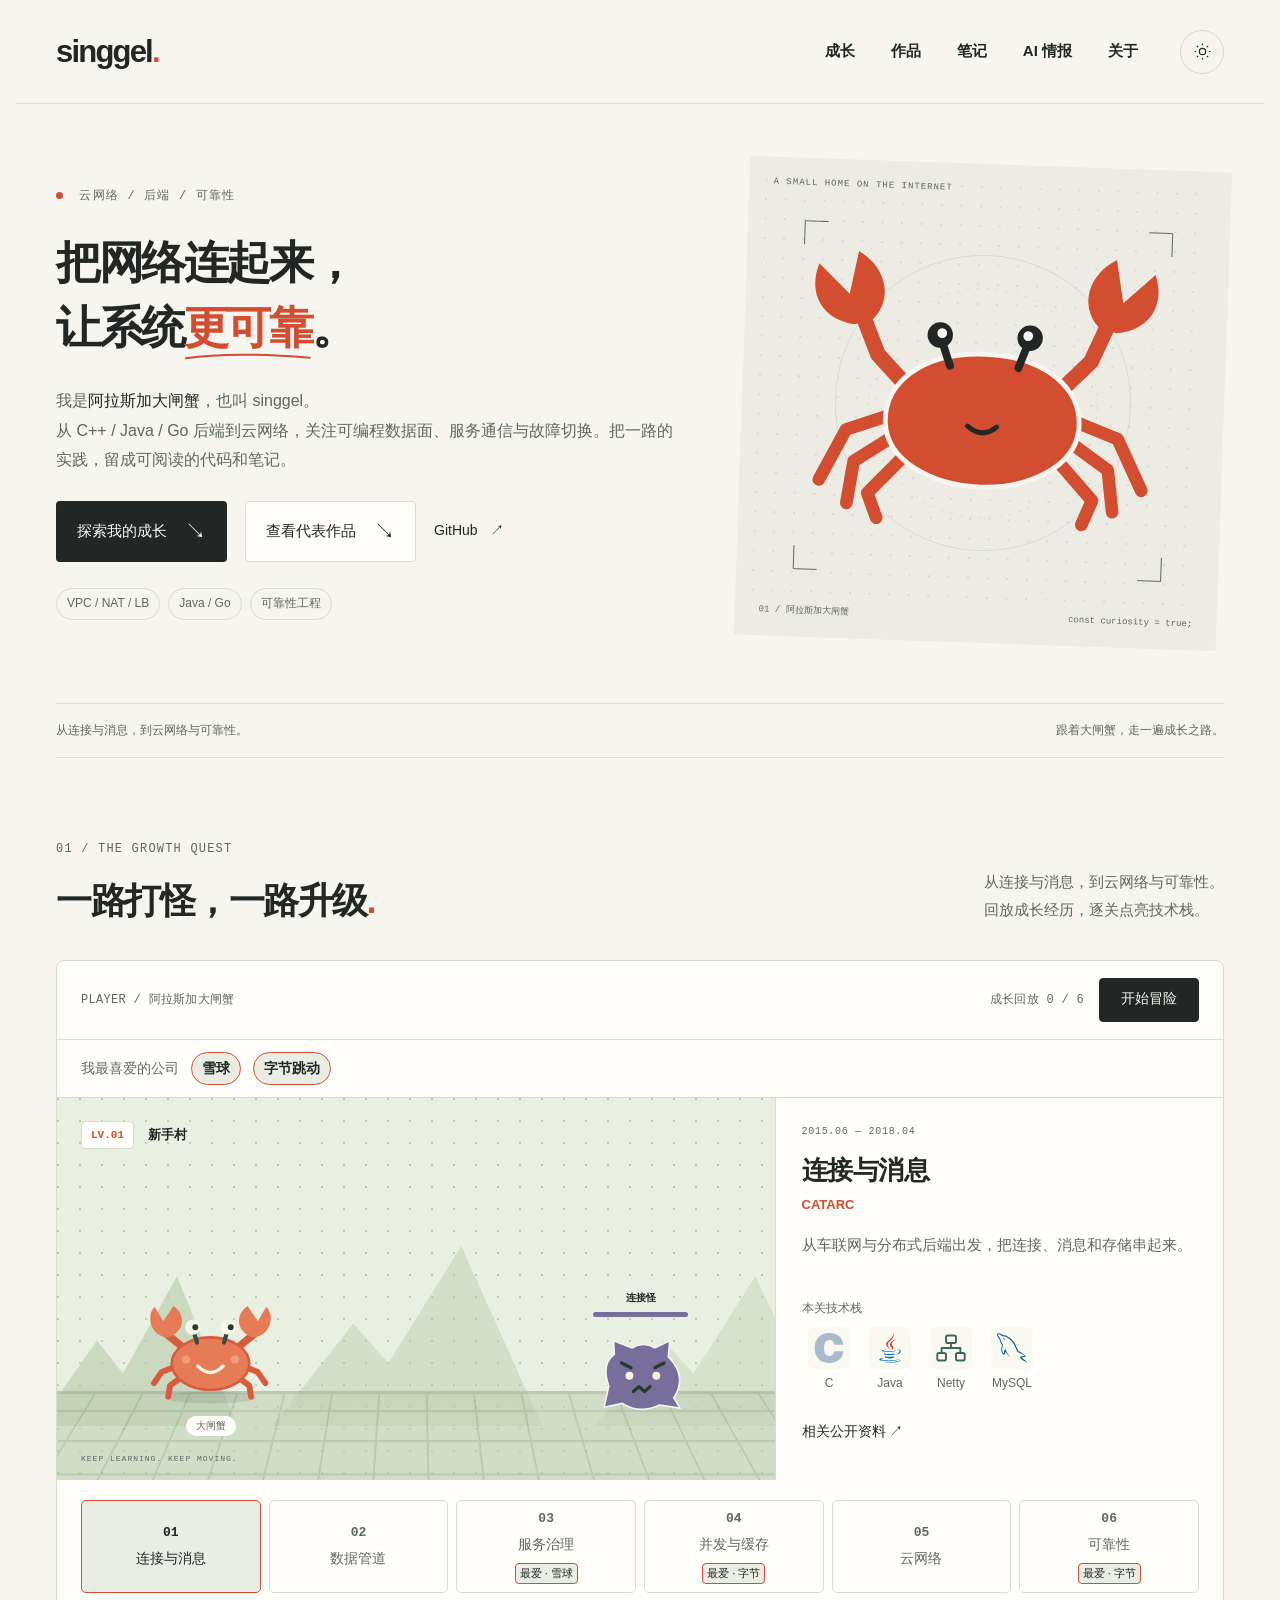
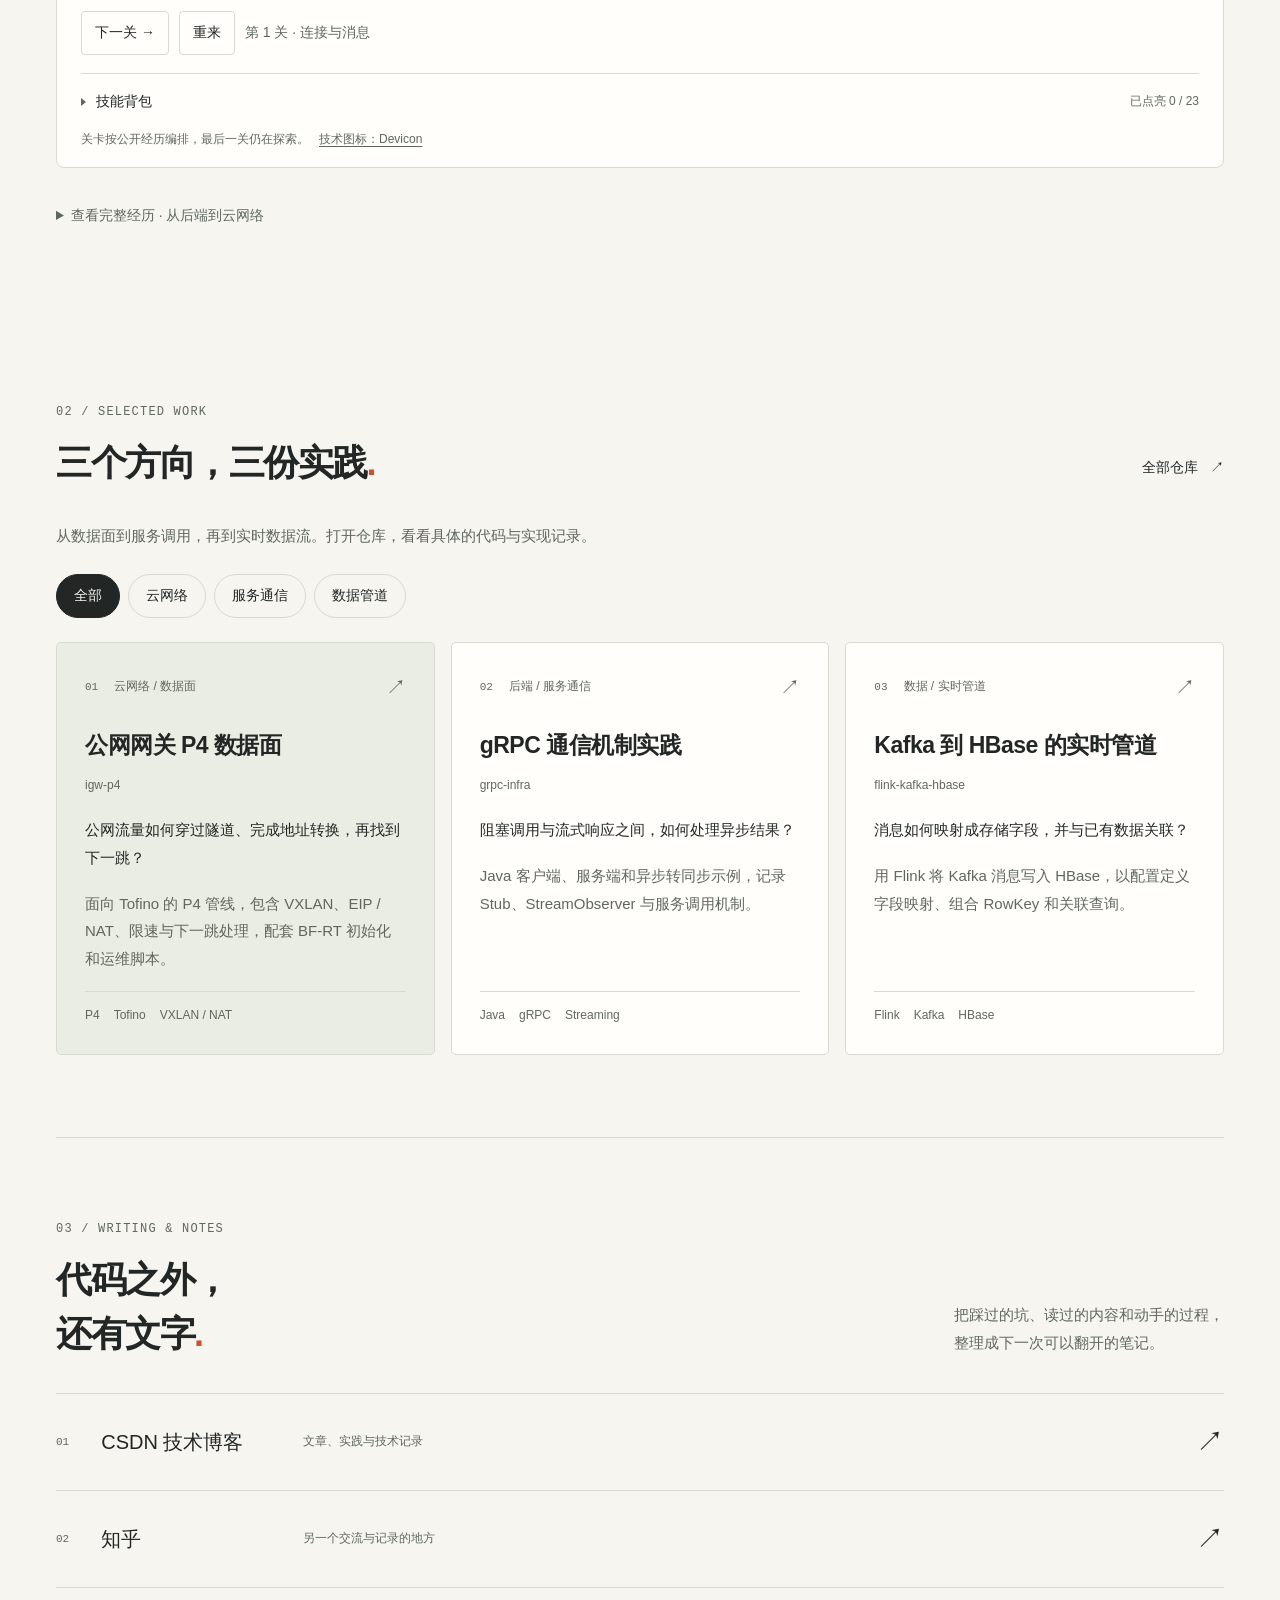
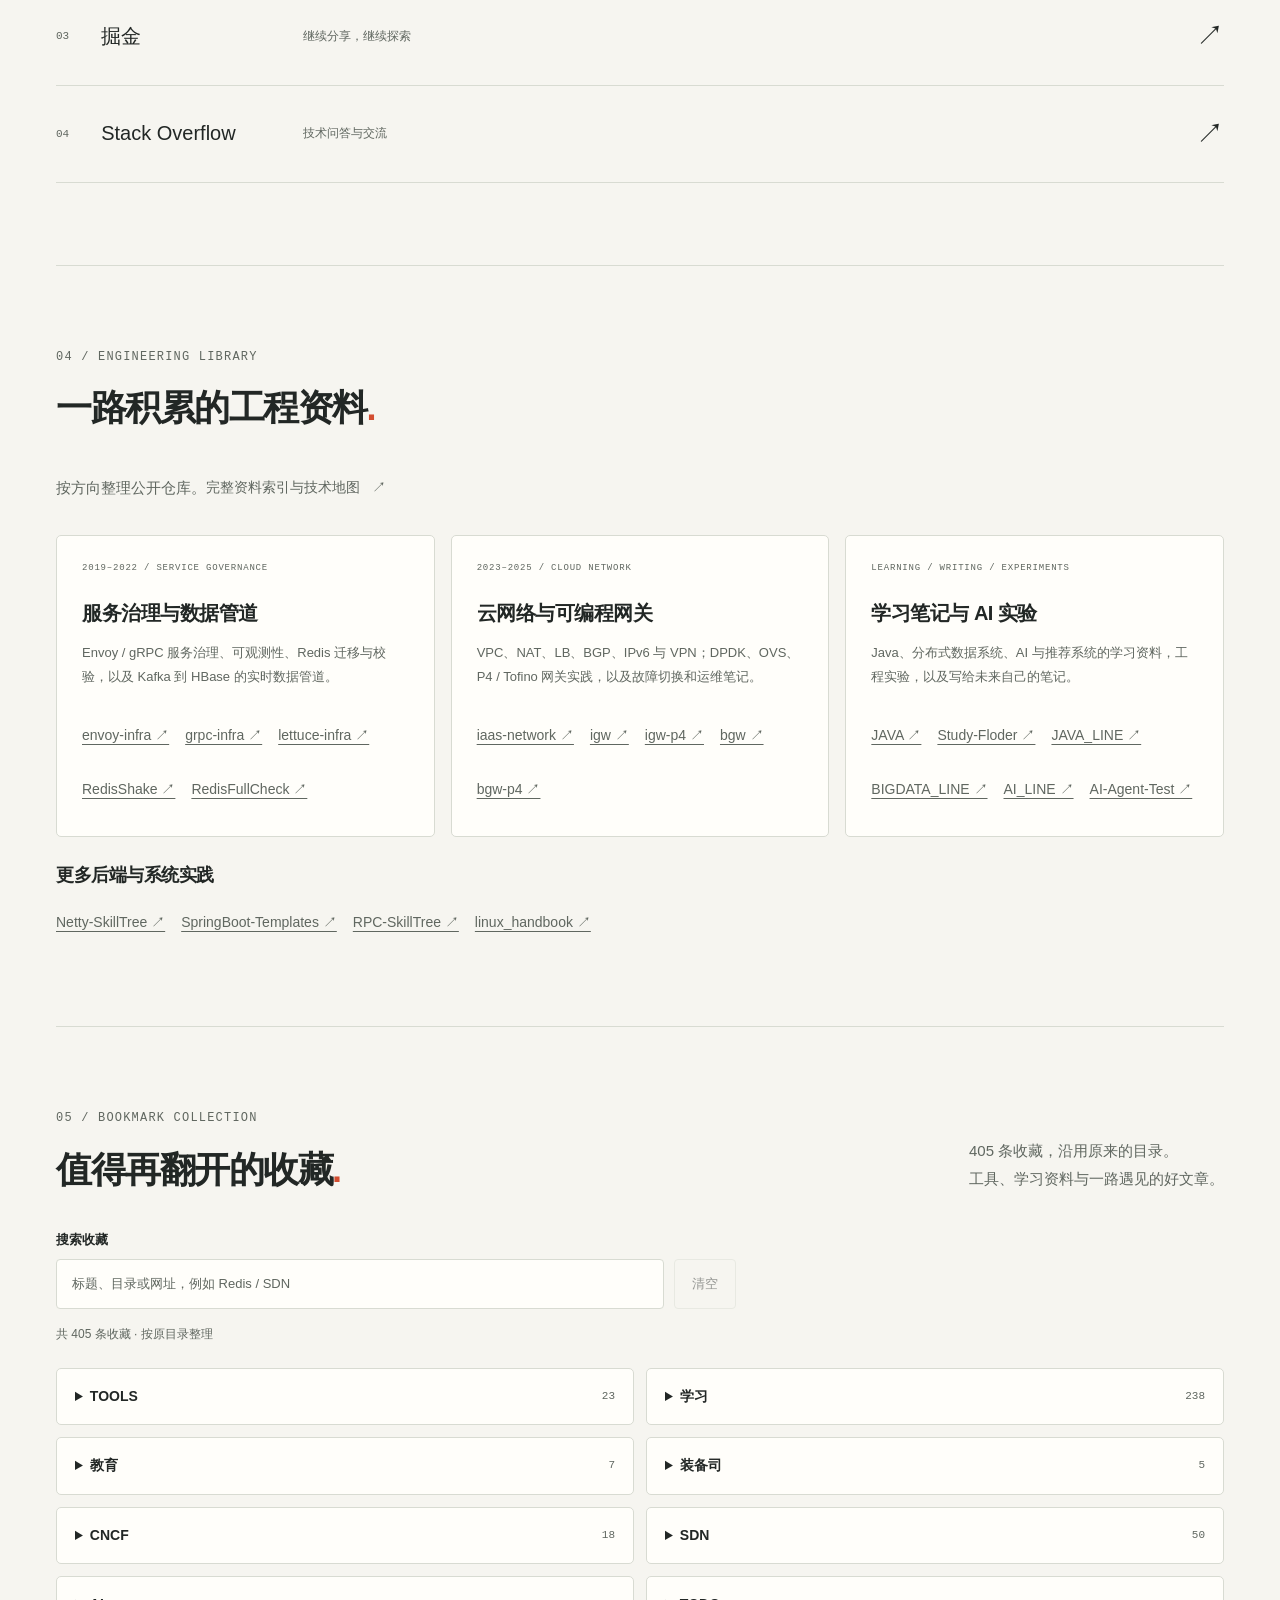
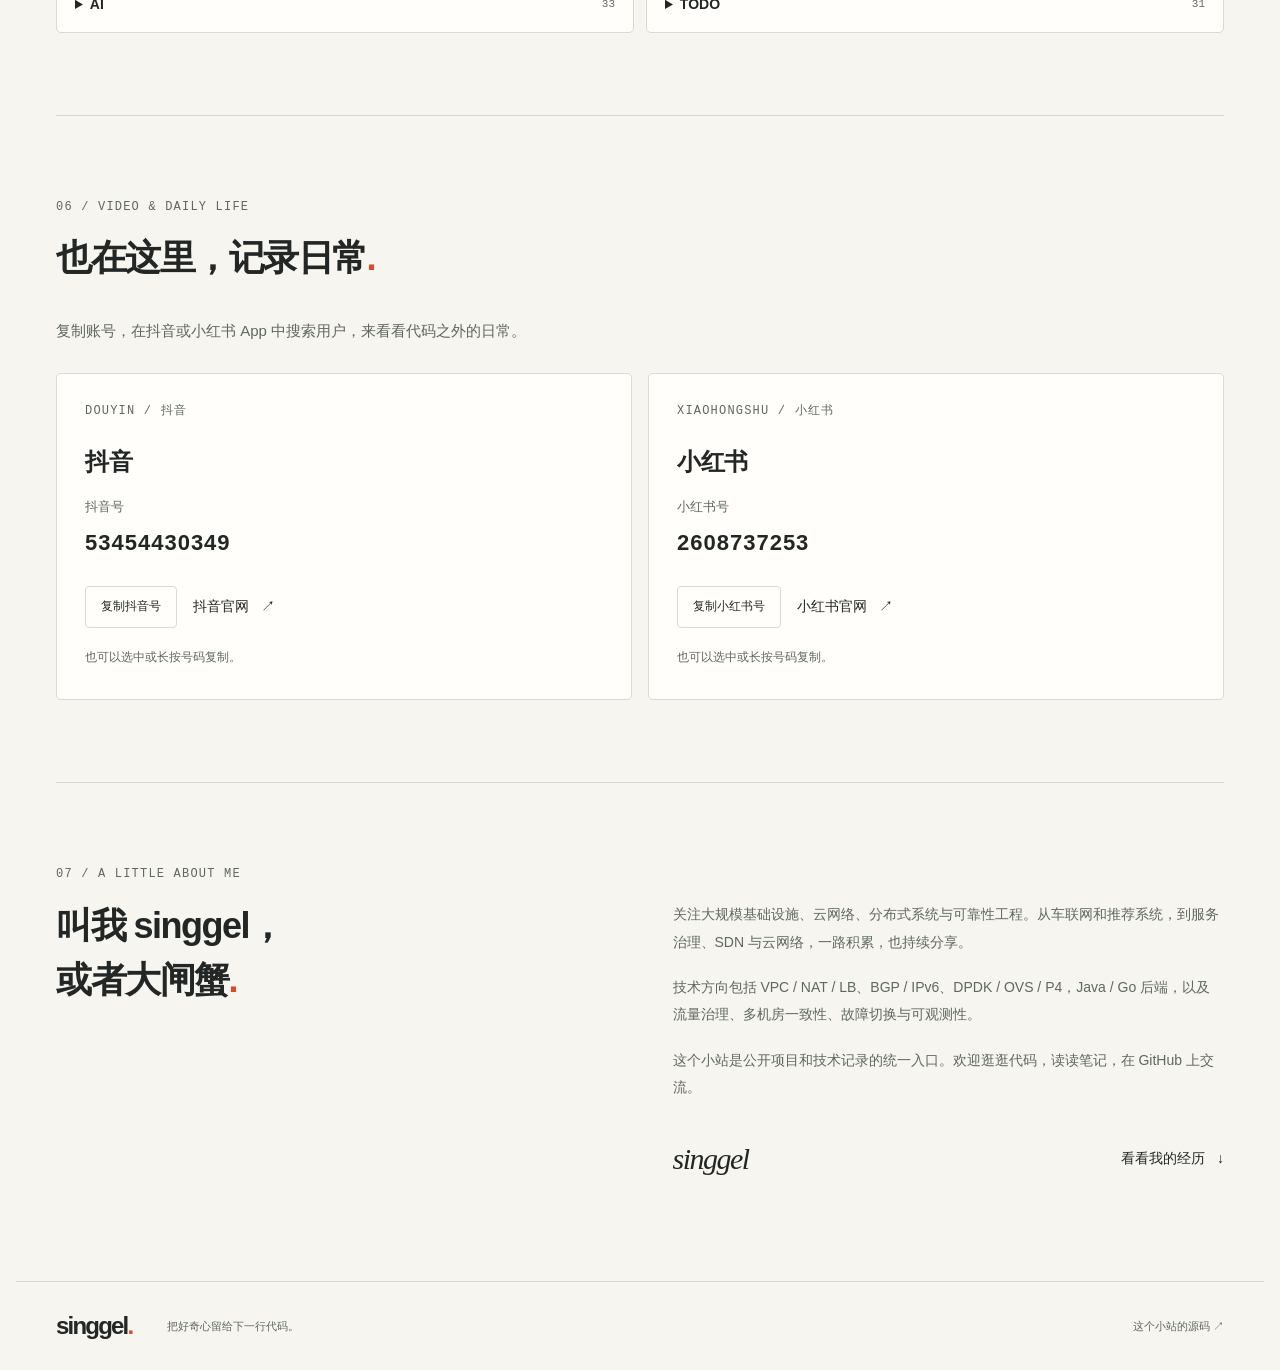
==== commit dec98b4a: "Fix spacing between backend language names" ====
--- a/index.html
+++ b/index.html
@@ -42,7 +42,7 @@
         <div class="hero-copy">
           <p class="eyebrow"><span class="status-dot"></span> 云网络 / 后端 / 可靠性</p>
           <h1 id="hero-title">把网络连起来，<br>让系统<span class="accent-word">更可靠<svg viewBox="0 0 190 12" aria-hidden="true"><path d="M3 8C48 1 111 1 187 7"/></svg></span>。</h1>
-          <p class="hero-intro">我是<strong>阿拉斯加大闸蟹</strong>，也叫 singgel。<br>从 C++/Java / Go 后端到云网络，关注可编程数据面、服务通信与故障切换。把一路的实践，留成可阅读的代码和笔记。</p>
+          <p class="hero-intro">我是<strong>阿拉斯加大闸蟹</strong>，也叫 singgel。<br>从 C++ / Java / Go 后端到云网络，关注可编程数据面、服务通信与故障切换。把一路的实践，留成可阅读的代码和笔记。</p>
           <div class="hero-actions">
             <a class="button button-dark" href="#journey">探索我的成长 <span aria-hidden="true">↘</span></a>
             <a class="button button-outline" href="#projects">查看代表作品 <span aria-hidden="true">↘</span></a>
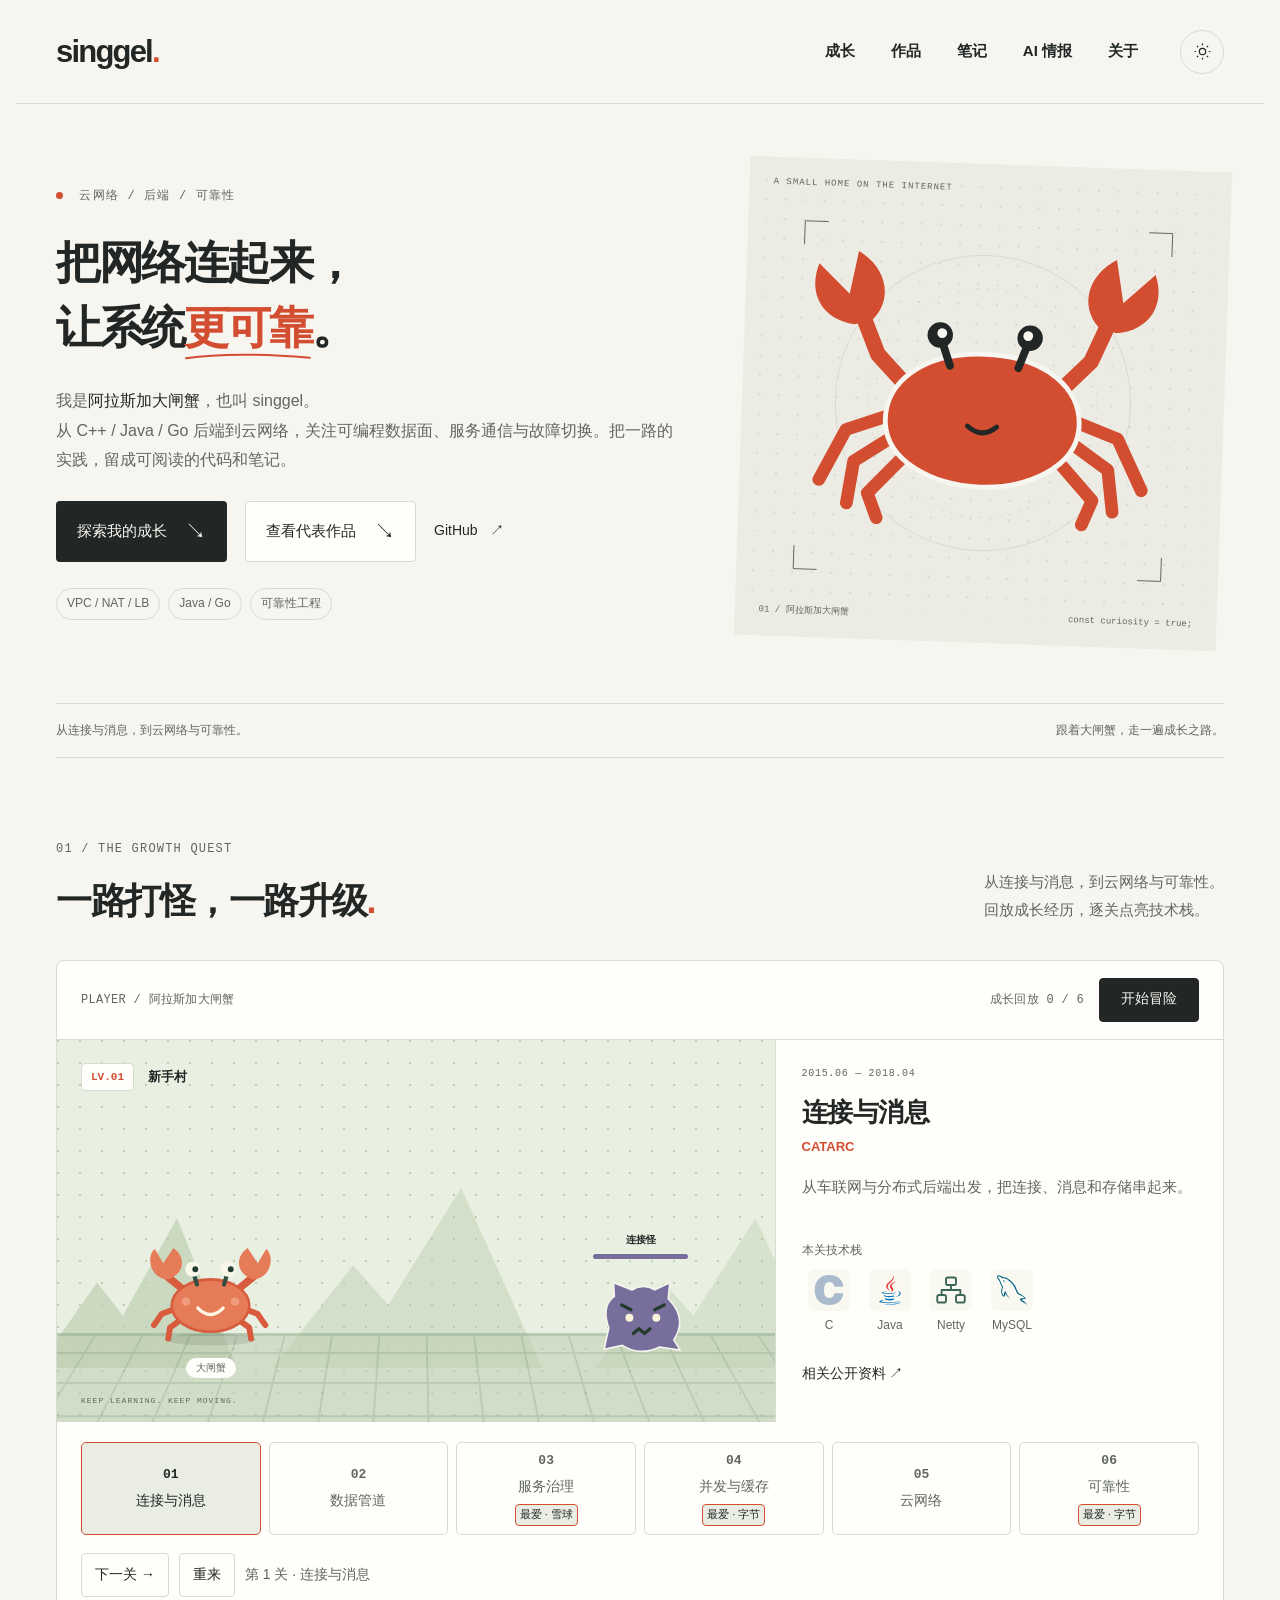
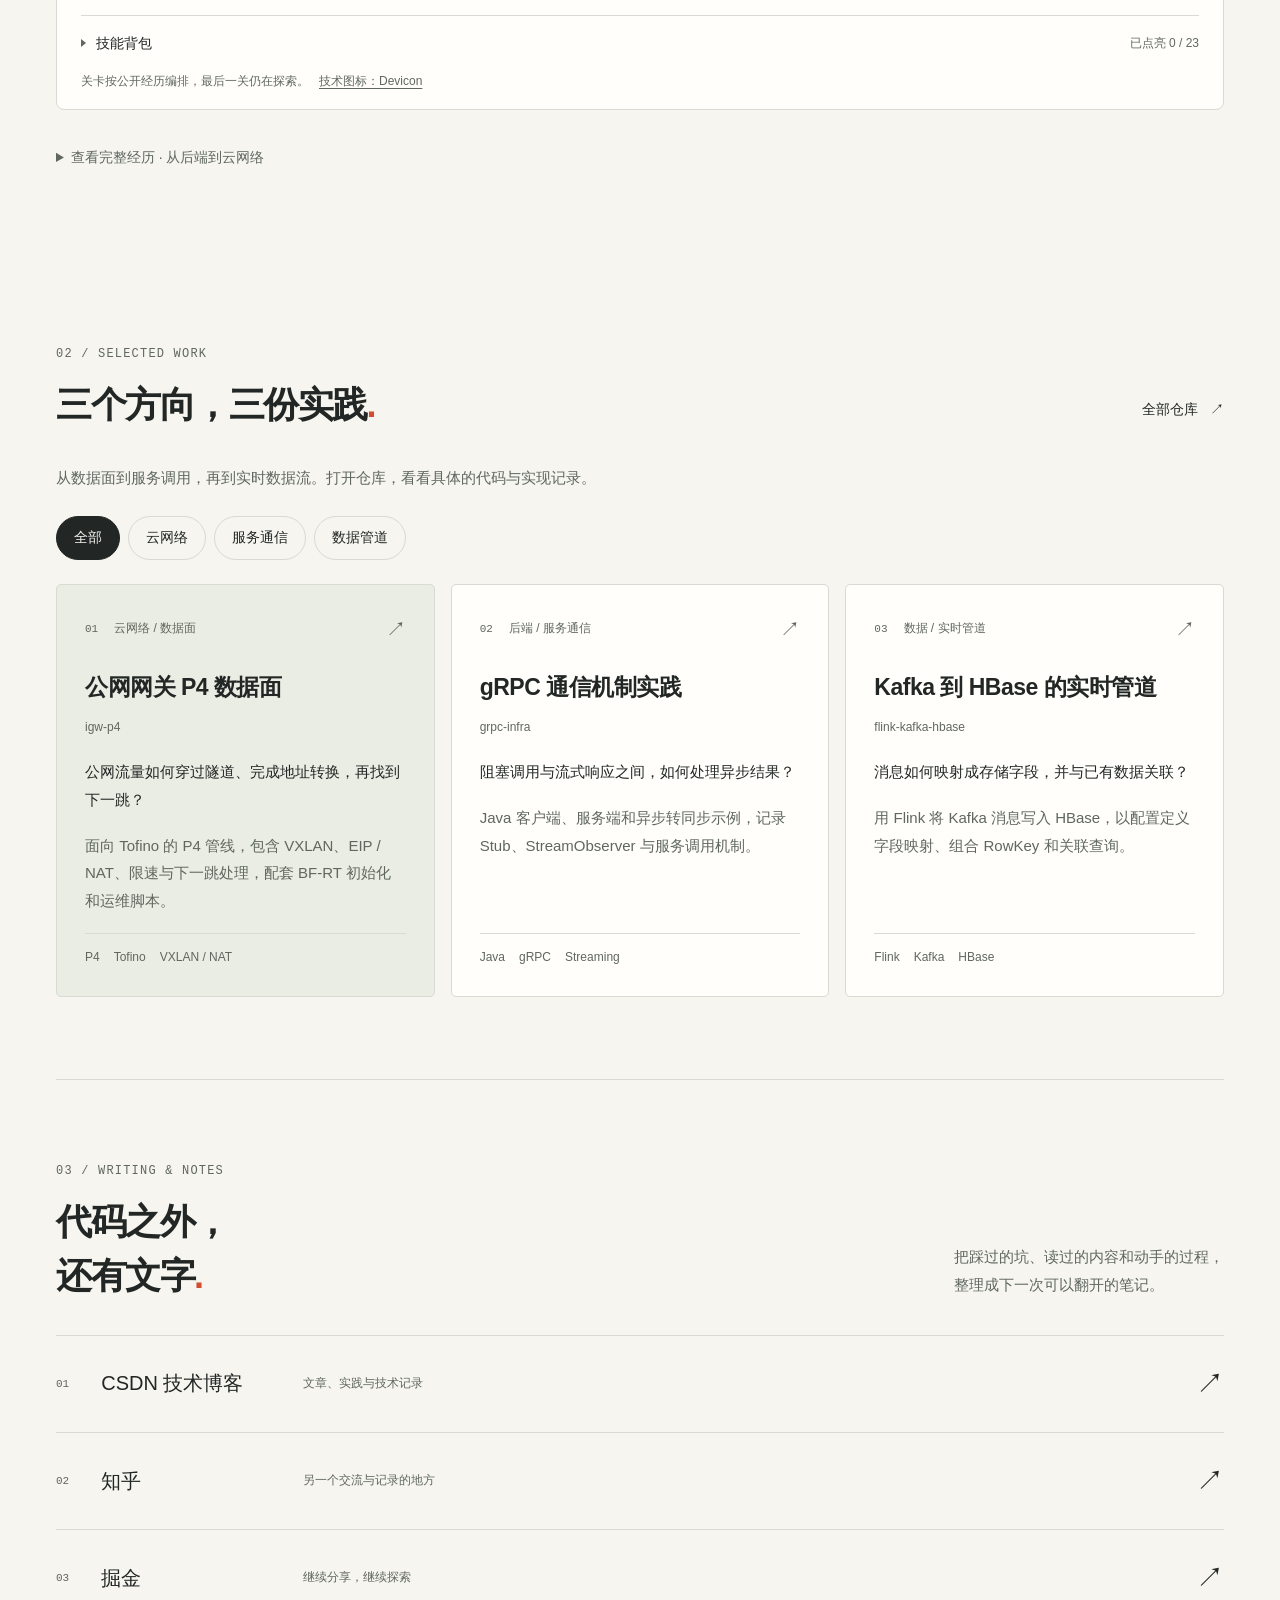
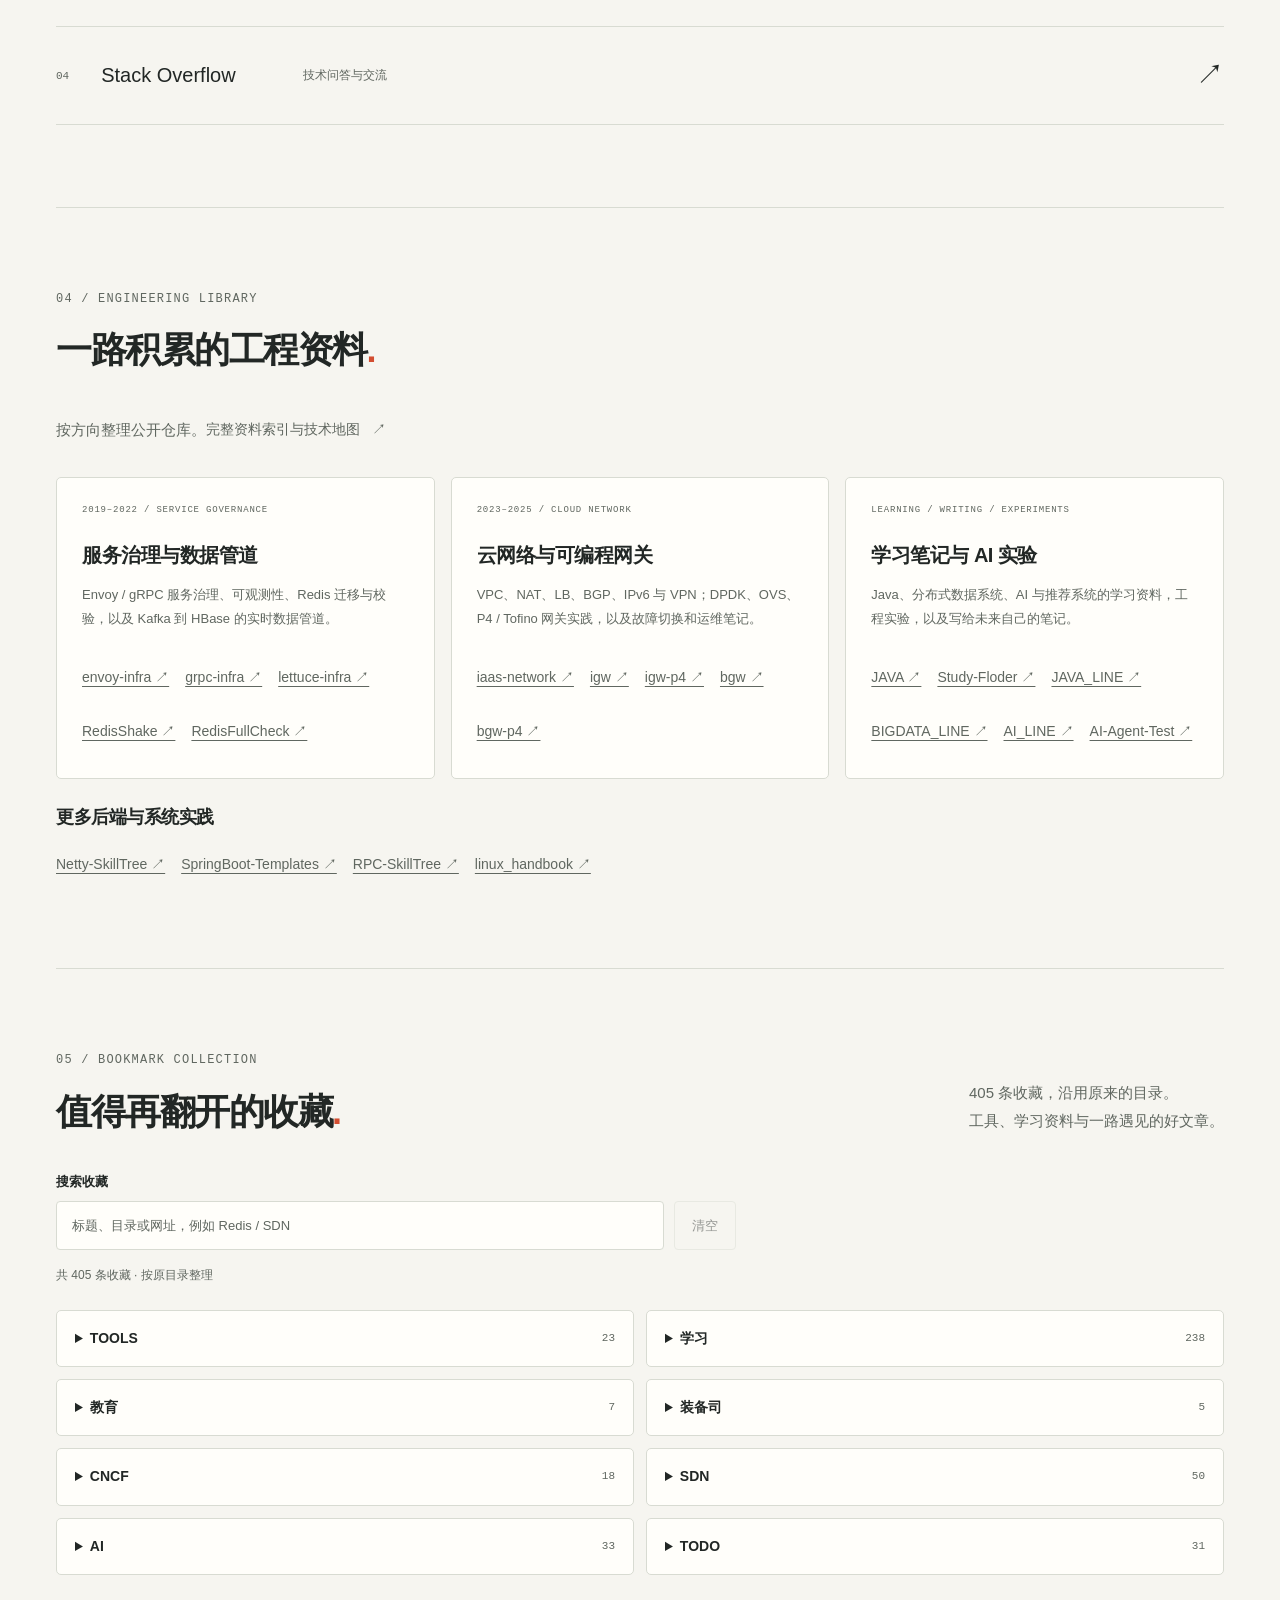
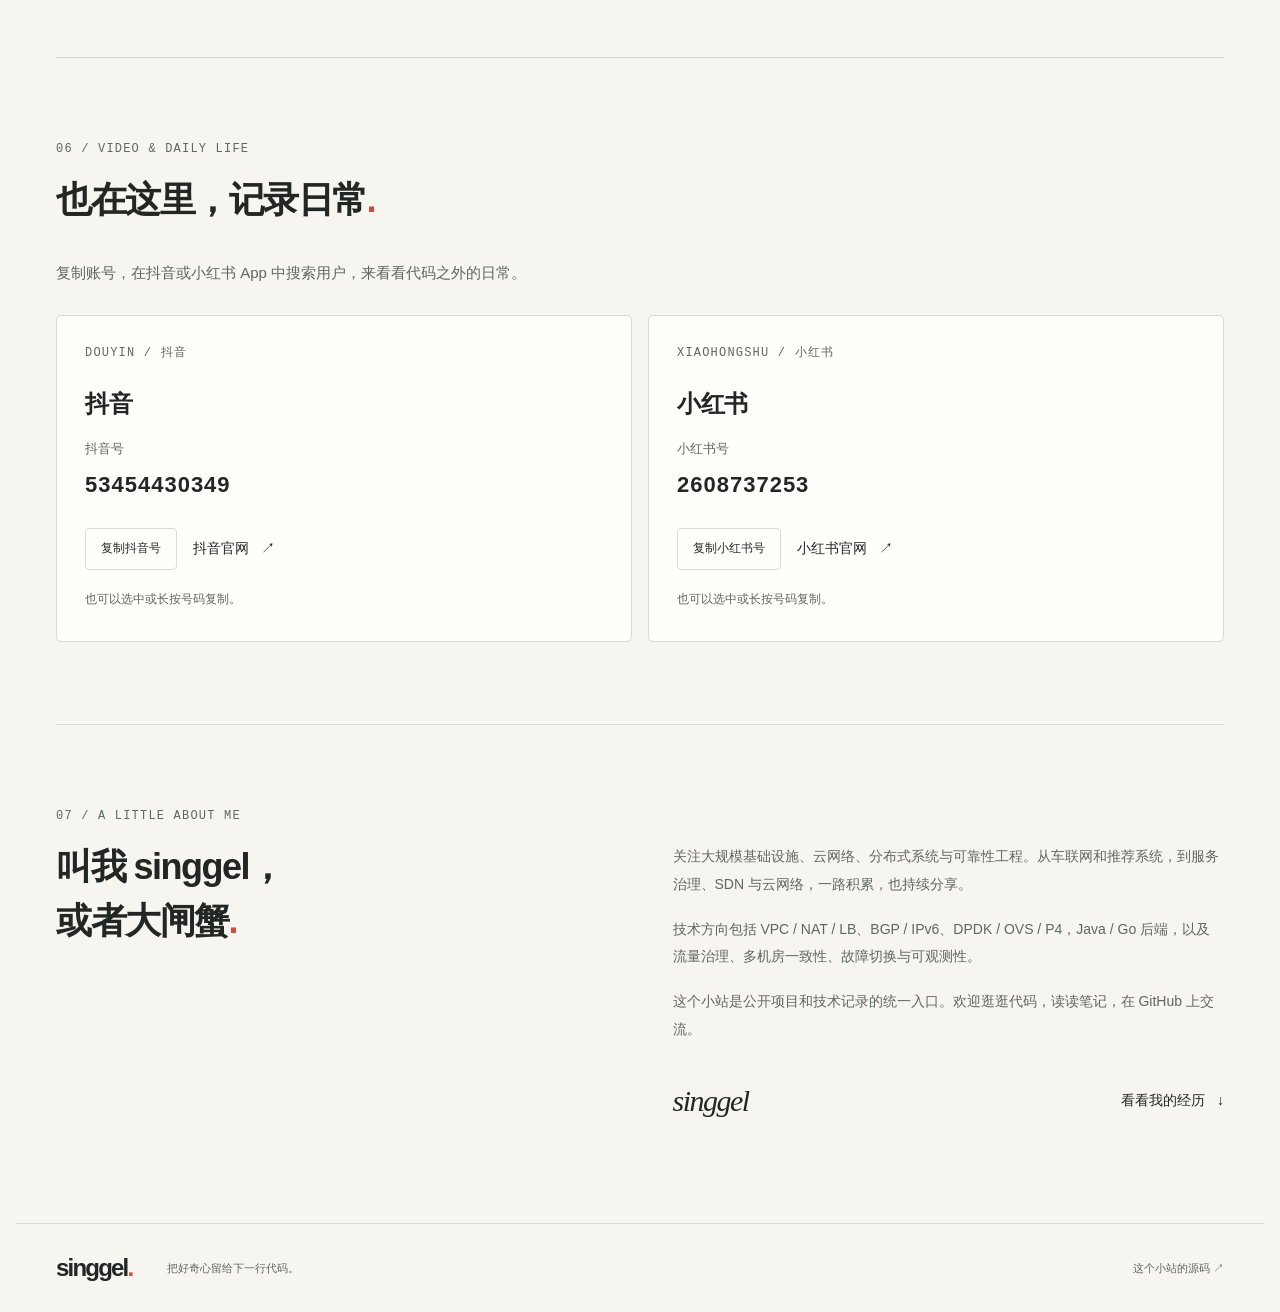
==== commit c9047013: "Remove the favorite-company strip above the growth game" ====
--- a/index.html
+++ b/index.html
@@ -13,7 +13,7 @@
     <link rel="canonical" href="https://singgel.github.io/">
     <link rel="icon" href="assets/favicon.svg" type="image/svg+xml">
     <link rel="stylesheet" href="assets/style.css?v=f806f96ed359">
-    <link rel="stylesheet" href="assets/growth.css?v=672c2c1f3598">
+    <link rel="stylesheet" href="assets/growth.css?v=3374bc1344bc">
     <script src="assets/app.js?v=8a101b7a5d00" defer></script>
     <script src="assets/bookmarks.js?v=2ac95a73a088" defer></script>
     <script src="assets/socials.js?v=06faa0fc8fcc" defer></script>
@@ -78,7 +78,6 @@
         <div class="section-heading"><div><p class="eyebrow">01 / THE GROWTH QUEST</p><h2 id="journey-title">一路打怪，一路升级<span class="small-dot">.</span></h2></div><p class="section-description">从连接与消息，到云网络与可靠性。<br>回放成长经历，逐关点亮技术栈。</p></div>
         <div class="growth-adventure" id="growth-adventure" data-phase="ready" data-playing="false" data-stage="0" hidden>
           <div class="growth-topline"><span>PLAYER / 阿拉斯加大闸蟹</span><span id="growth-progress">成长回放 0 / 6</span><button class="growth-play" id="growth-play" type="button">开始冒险</button></div>
-          <p class="growth-favorites"><span>我最喜爱的公司</span><strong>雪球</strong><strong>字节跳动</strong></p>
           <div class="growth-main">
             <div class="growth-scene" id="growth-scene" role="img" aria-label="新手村：大闸蟹迎战连接怪">
               <div class="growth-world-title"><span class="growth-level" id="growth-level">LV.01</span><span id="growth-land">新手村</span></div>
--- a/assets/growth.css
+++ b/assets/growth.css
@@ -12,8 +12,6 @@
 .growth-topline span:first-child { align-self: center; }
 .growth-play { min-height: 44px; min-width: 100px; padding: 8px 13px; background: var(--ink); color: var(--paper); border: 1px solid var(--ink); border-radius: 4px; font-size: 14px; letter-spacing: 0; }
 .growth-play:disabled { opacity: .5; cursor: default; }
-.growth-favorites { display: flex; flex-wrap: wrap; align-items: center; gap: 8px 12px; margin: 0; padding: 12px 24px; border-bottom: 1px solid var(--line); color: var(--muted); font-size: 14px; }
-.growth-favorites strong { padding: 4px 10px; border: 1px solid var(--accent); border-radius: 20px; background: var(--tint); color: var(--ink); font-weight: 600; }
 .growth-favorite { position: absolute; z-index: 5; top: 64px; left: 24px; max-width: calc(100% - 48px); margin: 0; padding: 4px 10px; border: 1px solid var(--accent); border-radius: 4px; background: var(--surface); color: var(--ink); font-size: 14px; line-height: 1.5; }
 .growth-main { display: grid; grid-template-columns: 1.6fr 1fr; }
 .growth-scene { position: relative; min-height: 340px; overflow: hidden; background: radial-gradient(circle at 1px 1px, var(--world-hill) 1px, transparent 0) 0 0 / 22px 22px, var(--world-sky); }
@@ -102,7 +100,6 @@
   .growth-topline span:first-child { grid-column: 1 / -1; }
   .growth-topline span:nth-child(2) { margin-left: 0; }
   .growth-scene { min-height: 235px; }
-  .growth-favorites { padding-inline: 16px; gap: 8px; }
   .growth-favorite { top: 50px; left: 16px; max-width: calc(100% - 32px); }
   .growth-world-title { top: 18px; left: 16px; font-size: 12px; }
   .growth-player { width: 108px; left: 7%; bottom: 43px; }
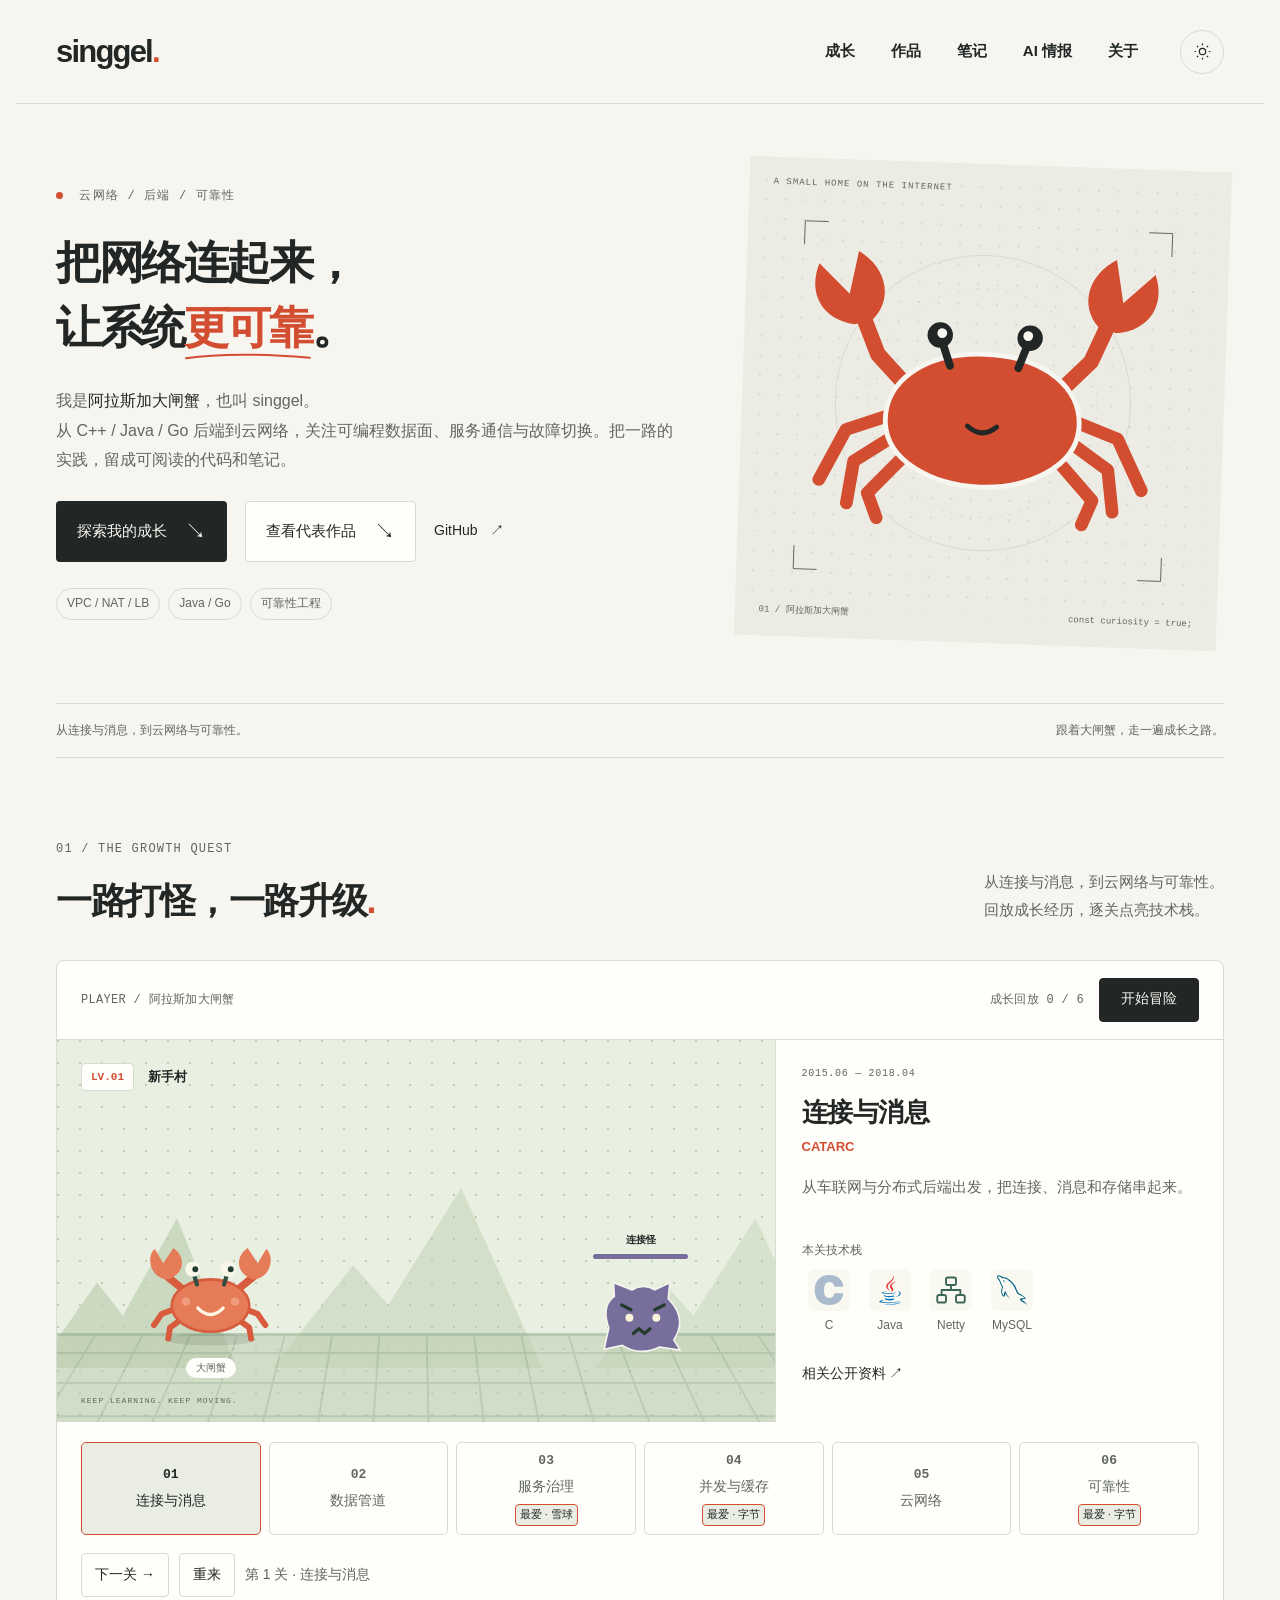
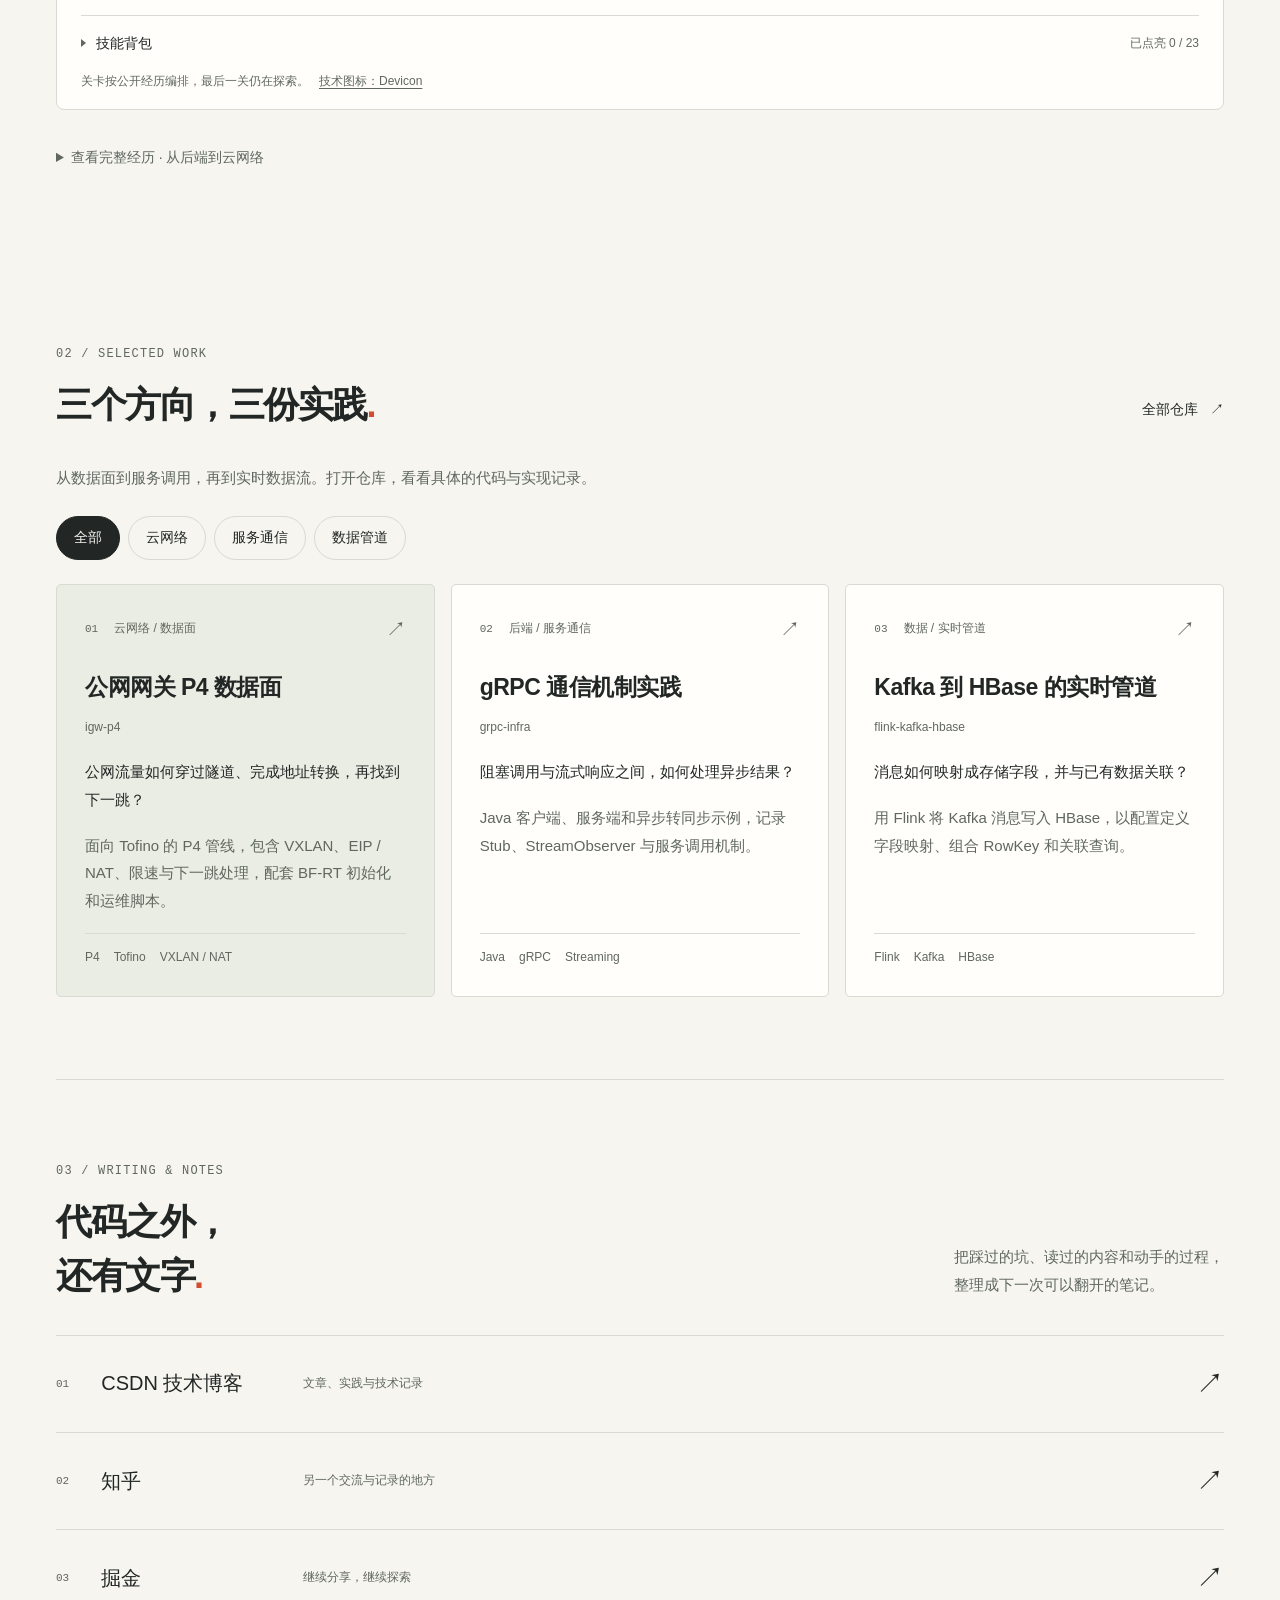
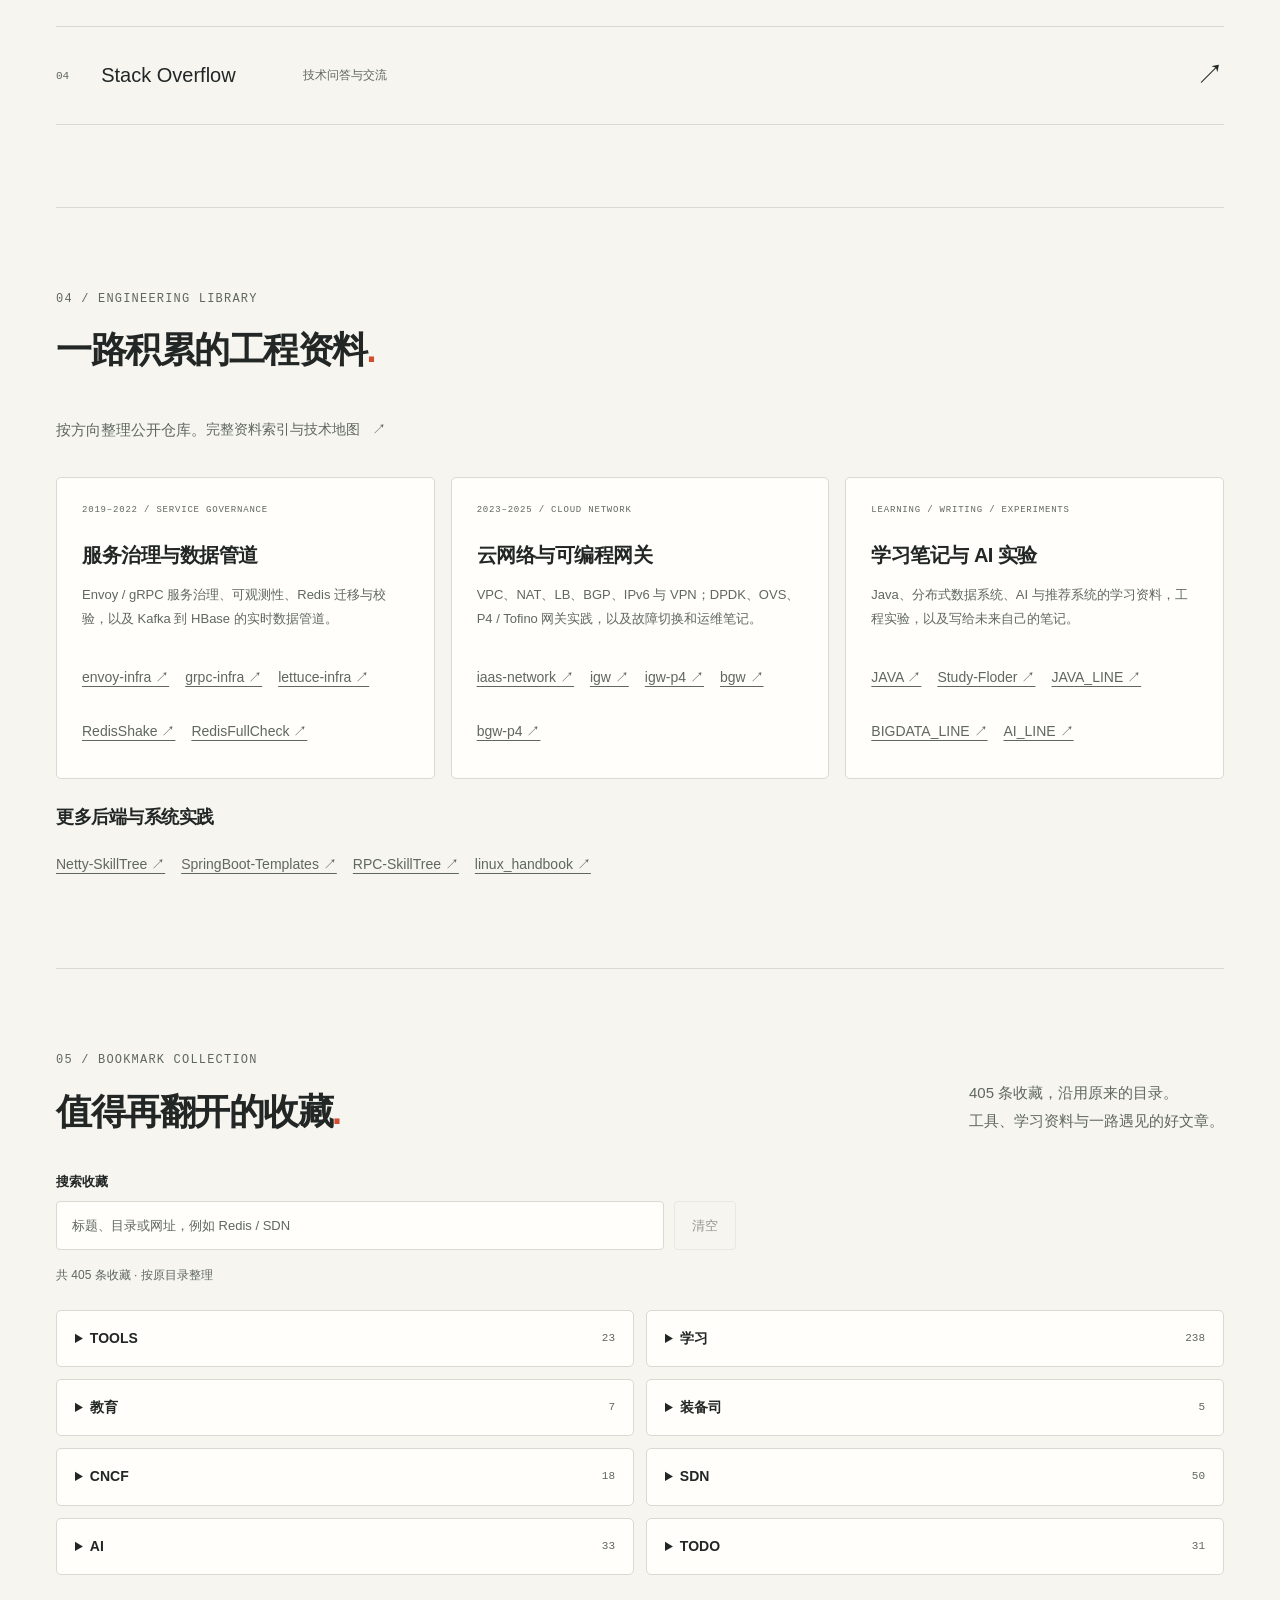
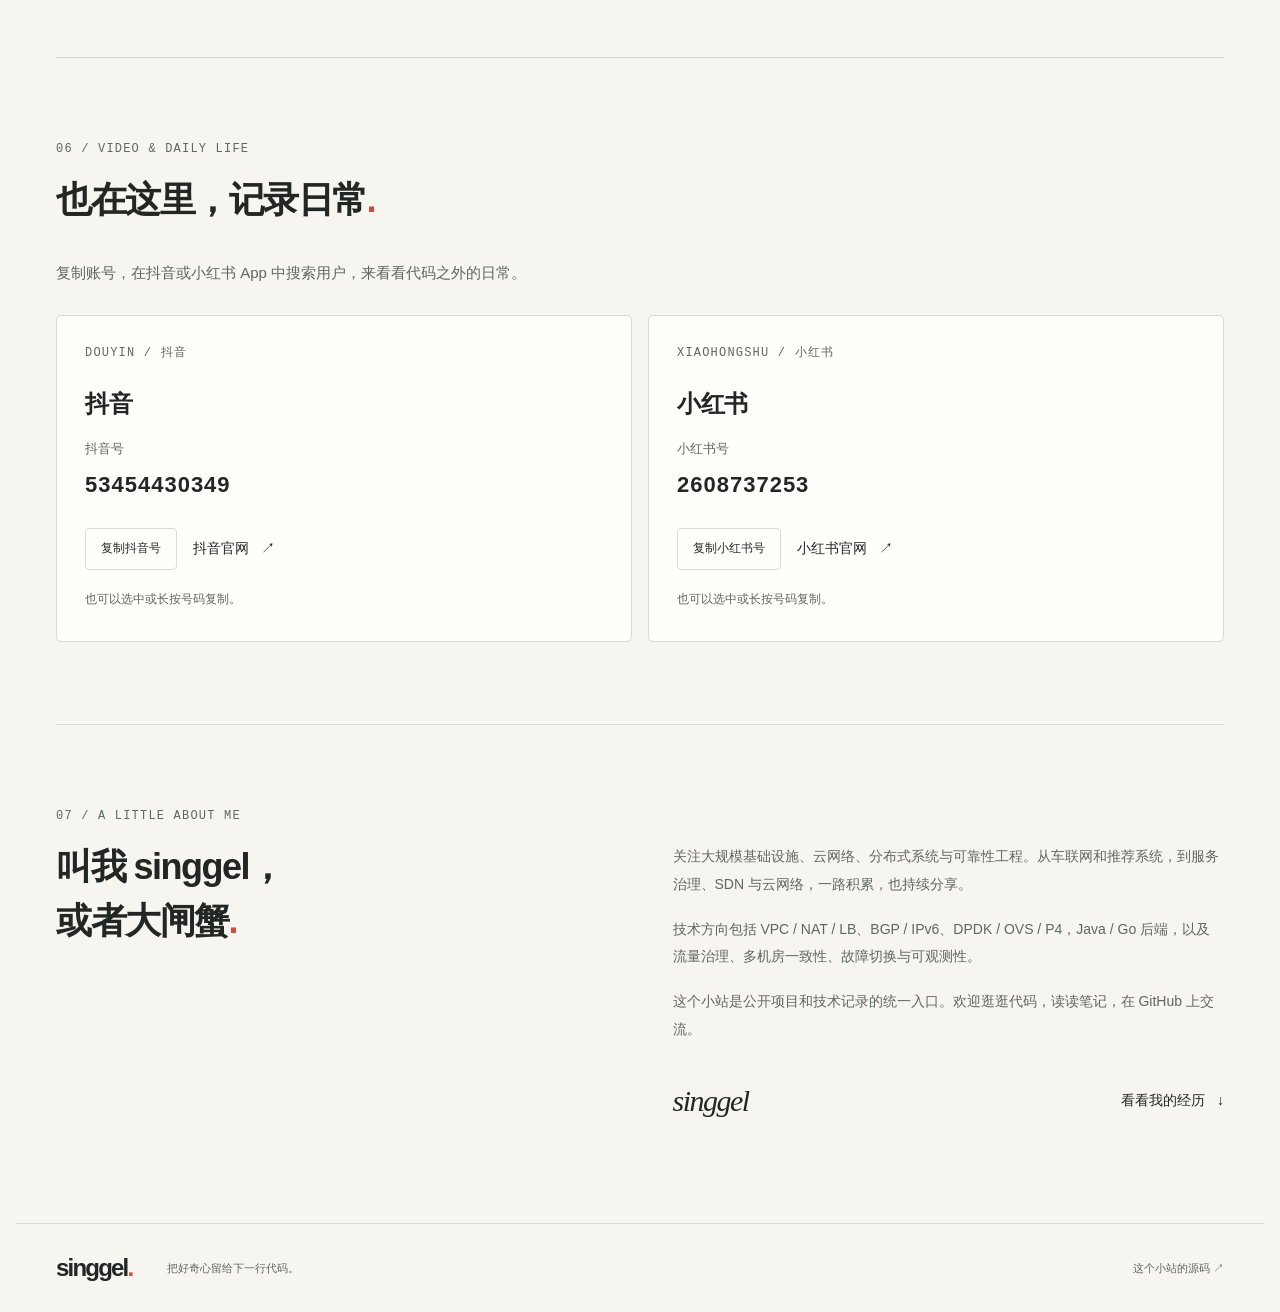
==== commit 63d8d3fc: "Remove unavailable project links from the public index" ====
--- a/index.html
+++ b/index.html
@@ -187,7 +187,7 @@
             <li><a href="https://github.com/singgel/iaas-network" target="_blank" rel="noopener noreferrer">iaas-network ↗</a></li><li><a href="https://github.com/singgel/igw" target="_blank" rel="noopener noreferrer">igw ↗</a></li><li><a href="https://github.com/singgel/igw-p4" target="_blank" rel="noopener noreferrer">igw-p4 ↗</a></li><li><a href="https://github.com/singgel/bgw" target="_blank" rel="noopener noreferrer">bgw ↗</a></li><li><a href="https://github.com/singgel/bgw-p4" target="_blank" rel="noopener noreferrer">bgw-p4 ↗</a></li>
           </ul></article>
           <article class="library-card"><p class="eyebrow">LEARNING / WRITING / EXPERIMENTS</p><h3>学习笔记与 AI 实验</h3><p>Java、分布式数据系统、AI 与推荐系统的学习资料，工程实验，以及写给未来自己的笔记。</p><ul class="repository-links">
-            <li><a href="https://github.com/singgel/JAVA" target="_blank" rel="noopener noreferrer">JAVA ↗</a></li><li><a href="https://github.com/singgel/Study-Floder" target="_blank" rel="noopener noreferrer">Study-Floder ↗</a></li><li><a href="https://github.com/singgel/JAVA_LINE" target="_blank" rel="noopener noreferrer">JAVA_LINE ↗</a></li><li><a href="https://github.com/singgel/BIGDATA_LINE" target="_blank" rel="noopener noreferrer">BIGDATA_LINE ↗</a></li><li><a href="https://github.com/singgel/AI_LINE" target="_blank" rel="noopener noreferrer">AI_LINE ↗</a></li><li><a href="https://github.com/singgel/AI-Agent-Test" target="_blank" rel="noopener noreferrer">AI-Agent-Test ↗</a></li>
+            <li><a href="https://github.com/singgel/JAVA" target="_blank" rel="noopener noreferrer">JAVA ↗</a></li><li><a href="https://github.com/singgel/Study-Floder" target="_blank" rel="noopener noreferrer">Study-Floder ↗</a></li><li><a href="https://github.com/singgel/JAVA_LINE" target="_blank" rel="noopener noreferrer">JAVA_LINE ↗</a></li><li><a href="https://github.com/singgel/BIGDATA_LINE" target="_blank" rel="noopener noreferrer">BIGDATA_LINE ↗</a></li><li><a href="https://github.com/singgel/AI_LINE" target="_blank" rel="noopener noreferrer">AI_LINE ↗</a></li>
           </ul></article>
         </div>
         <div class="library-more"><h3>更多后端与系统实践</h3><ul class="repository-links">
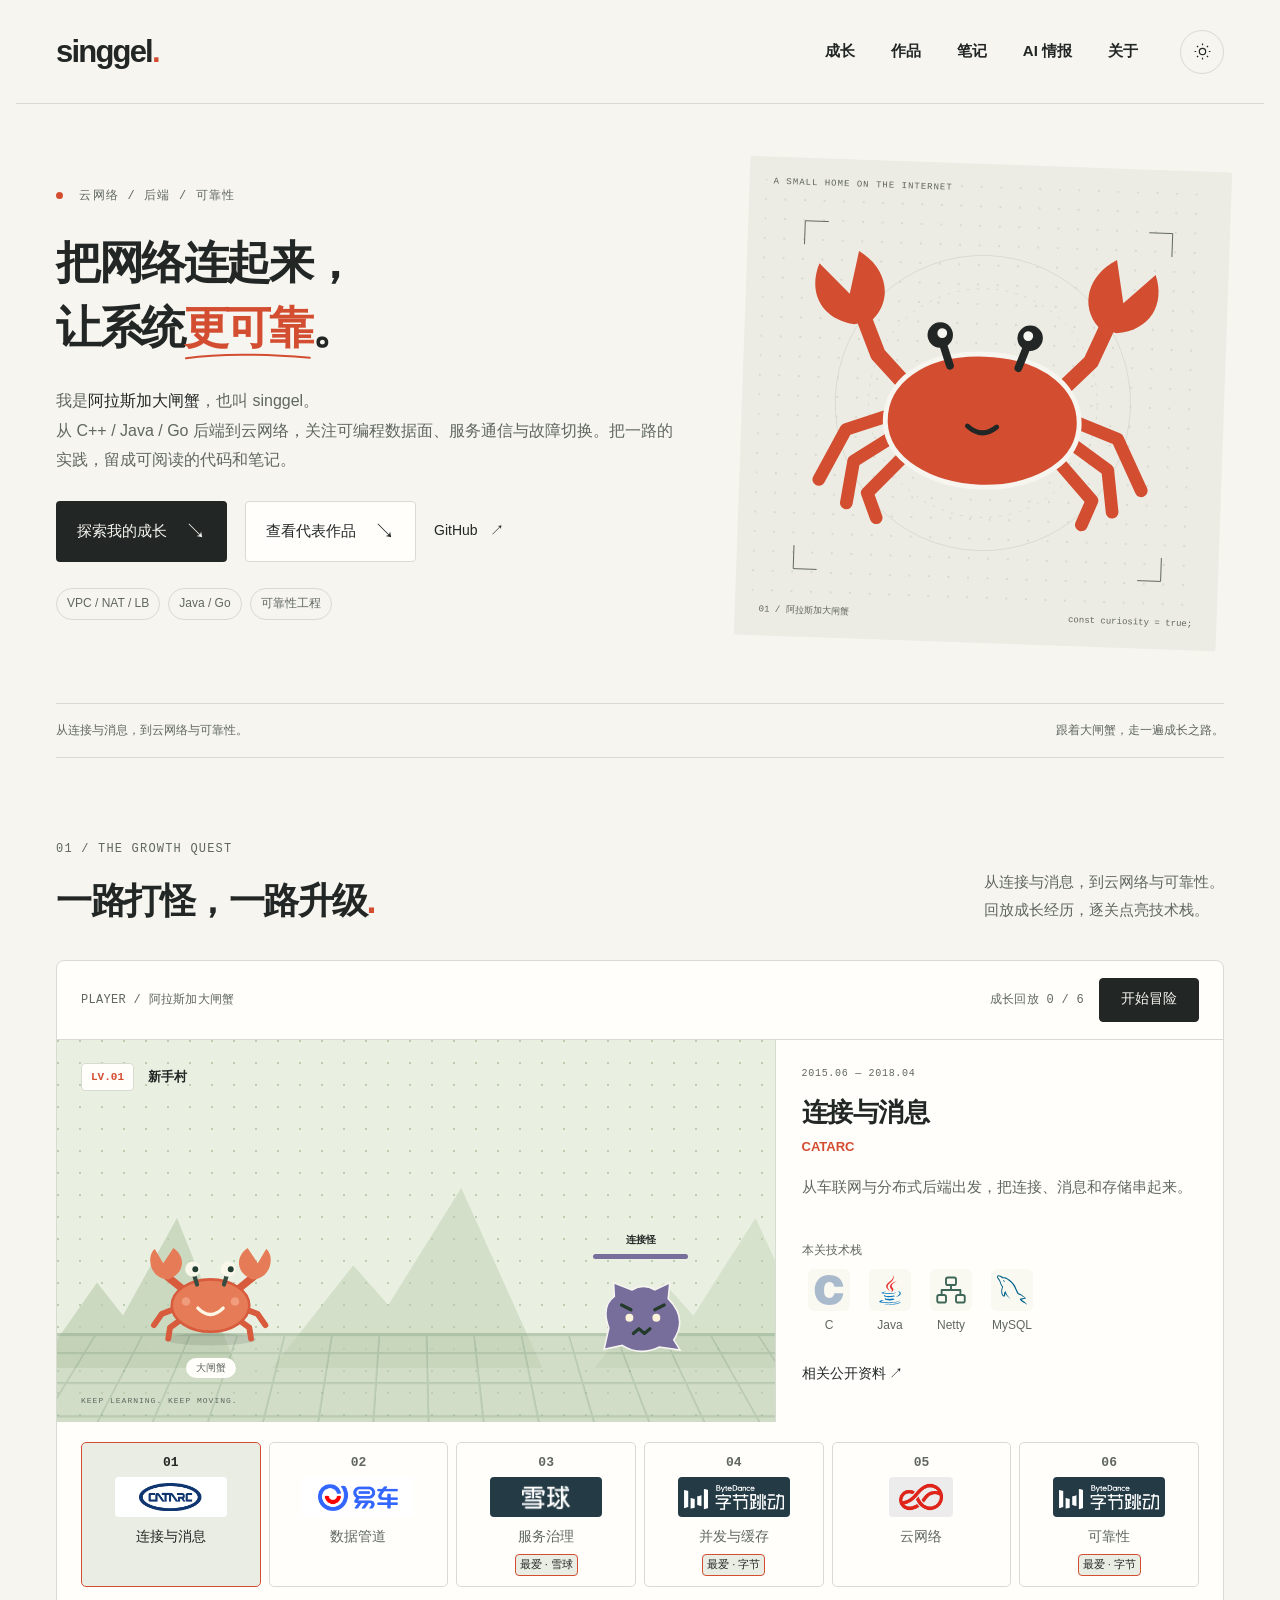
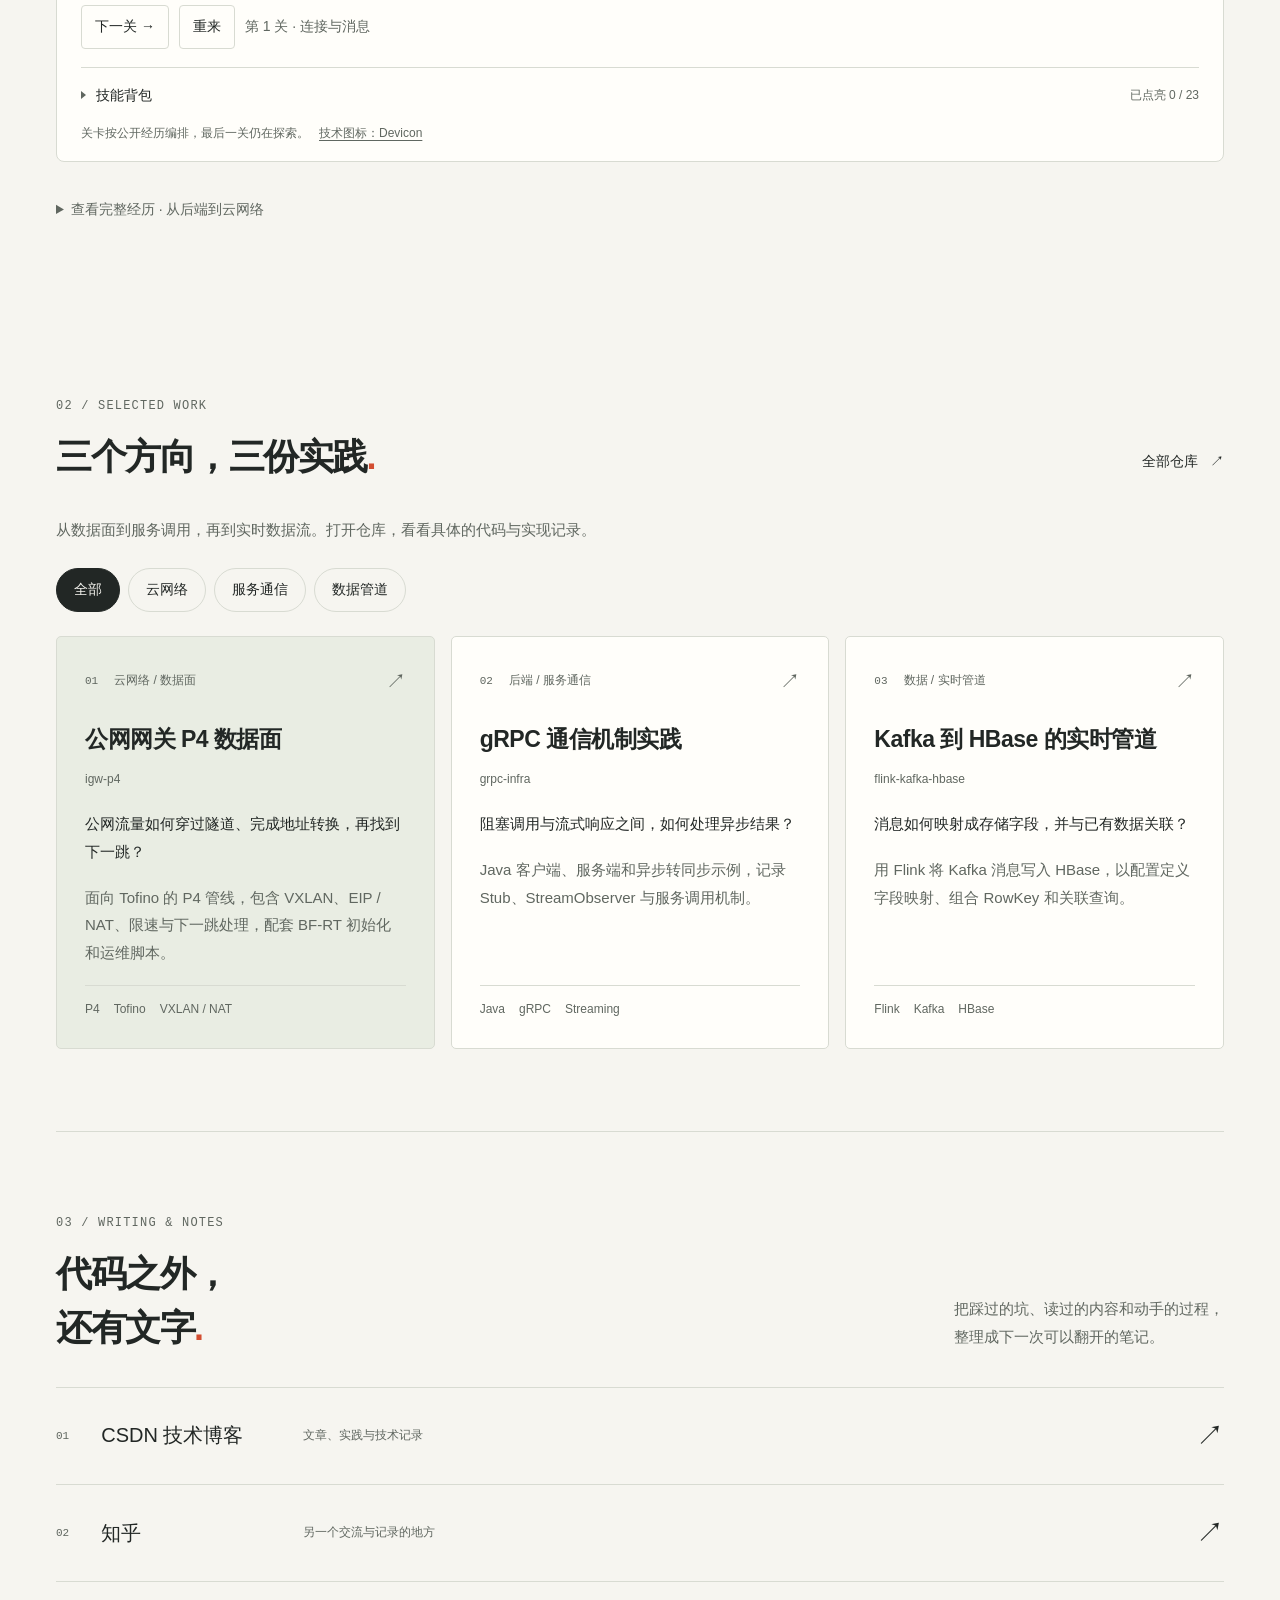
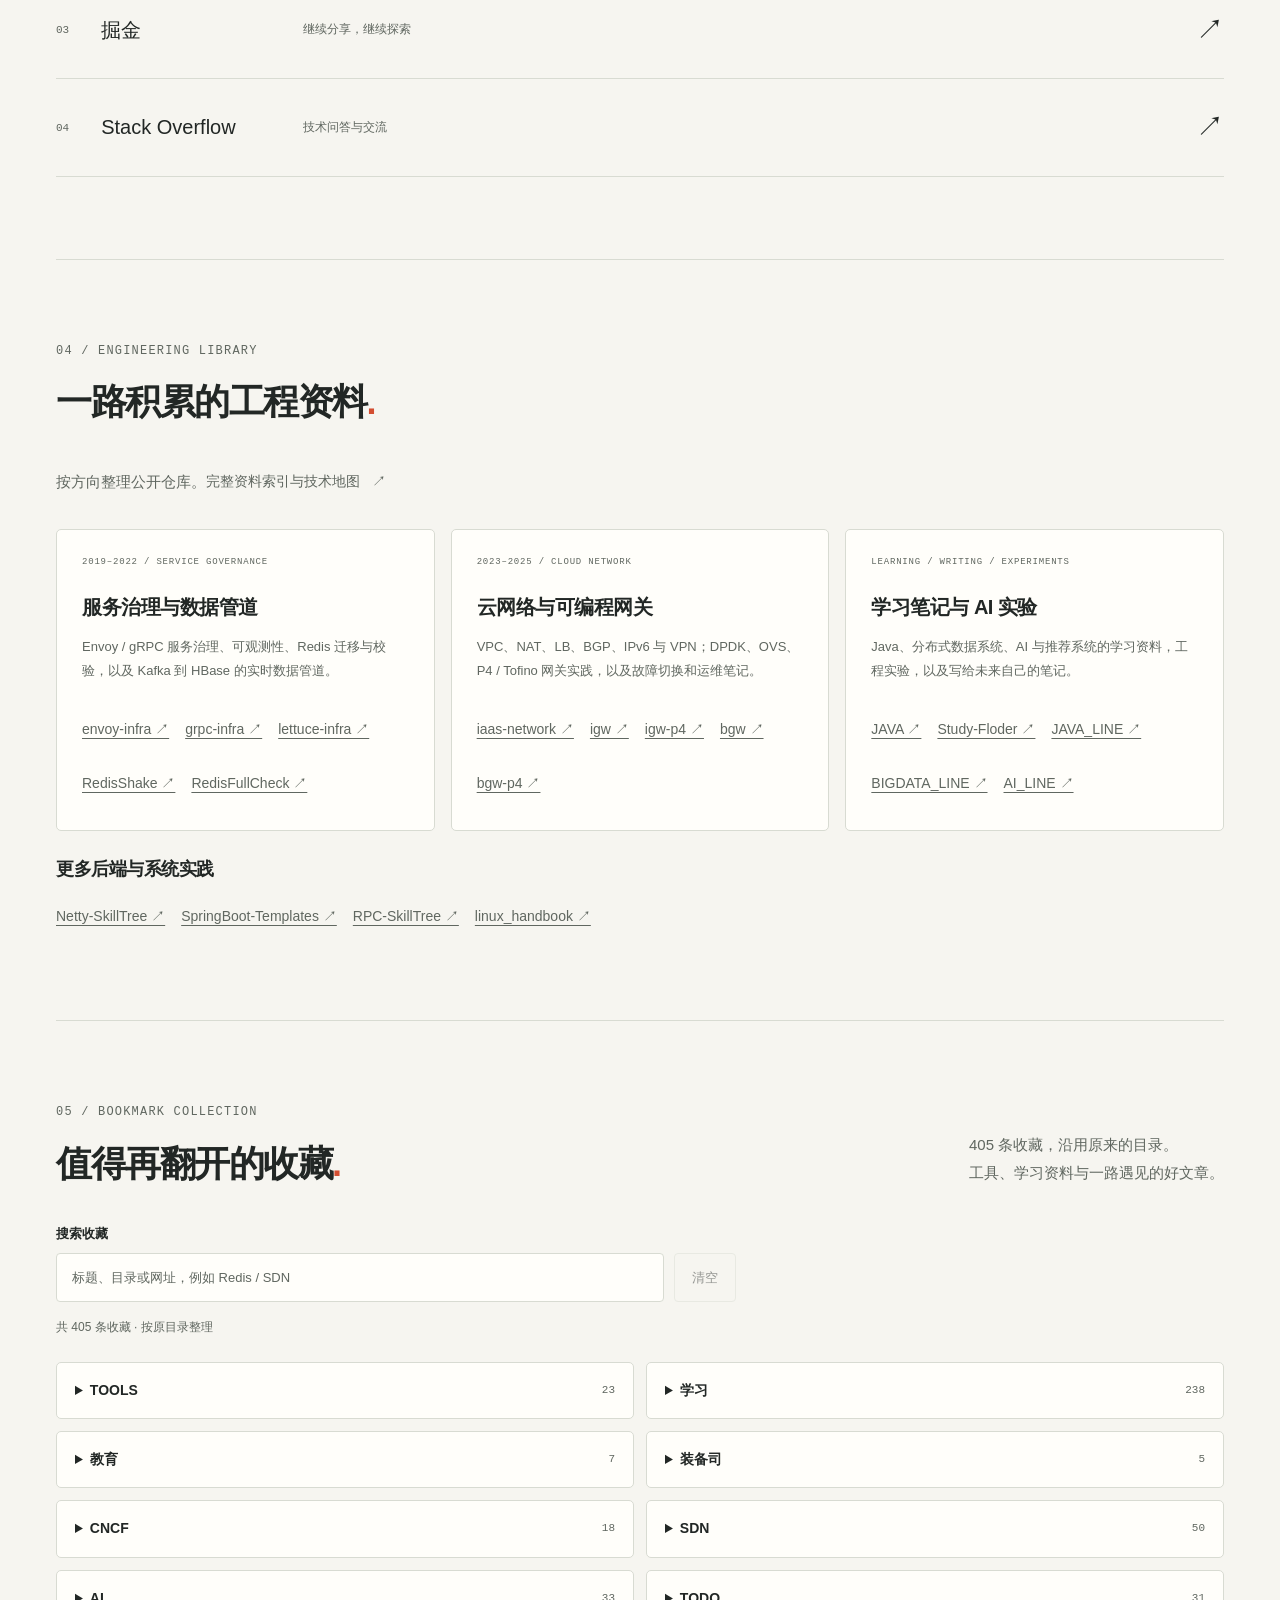
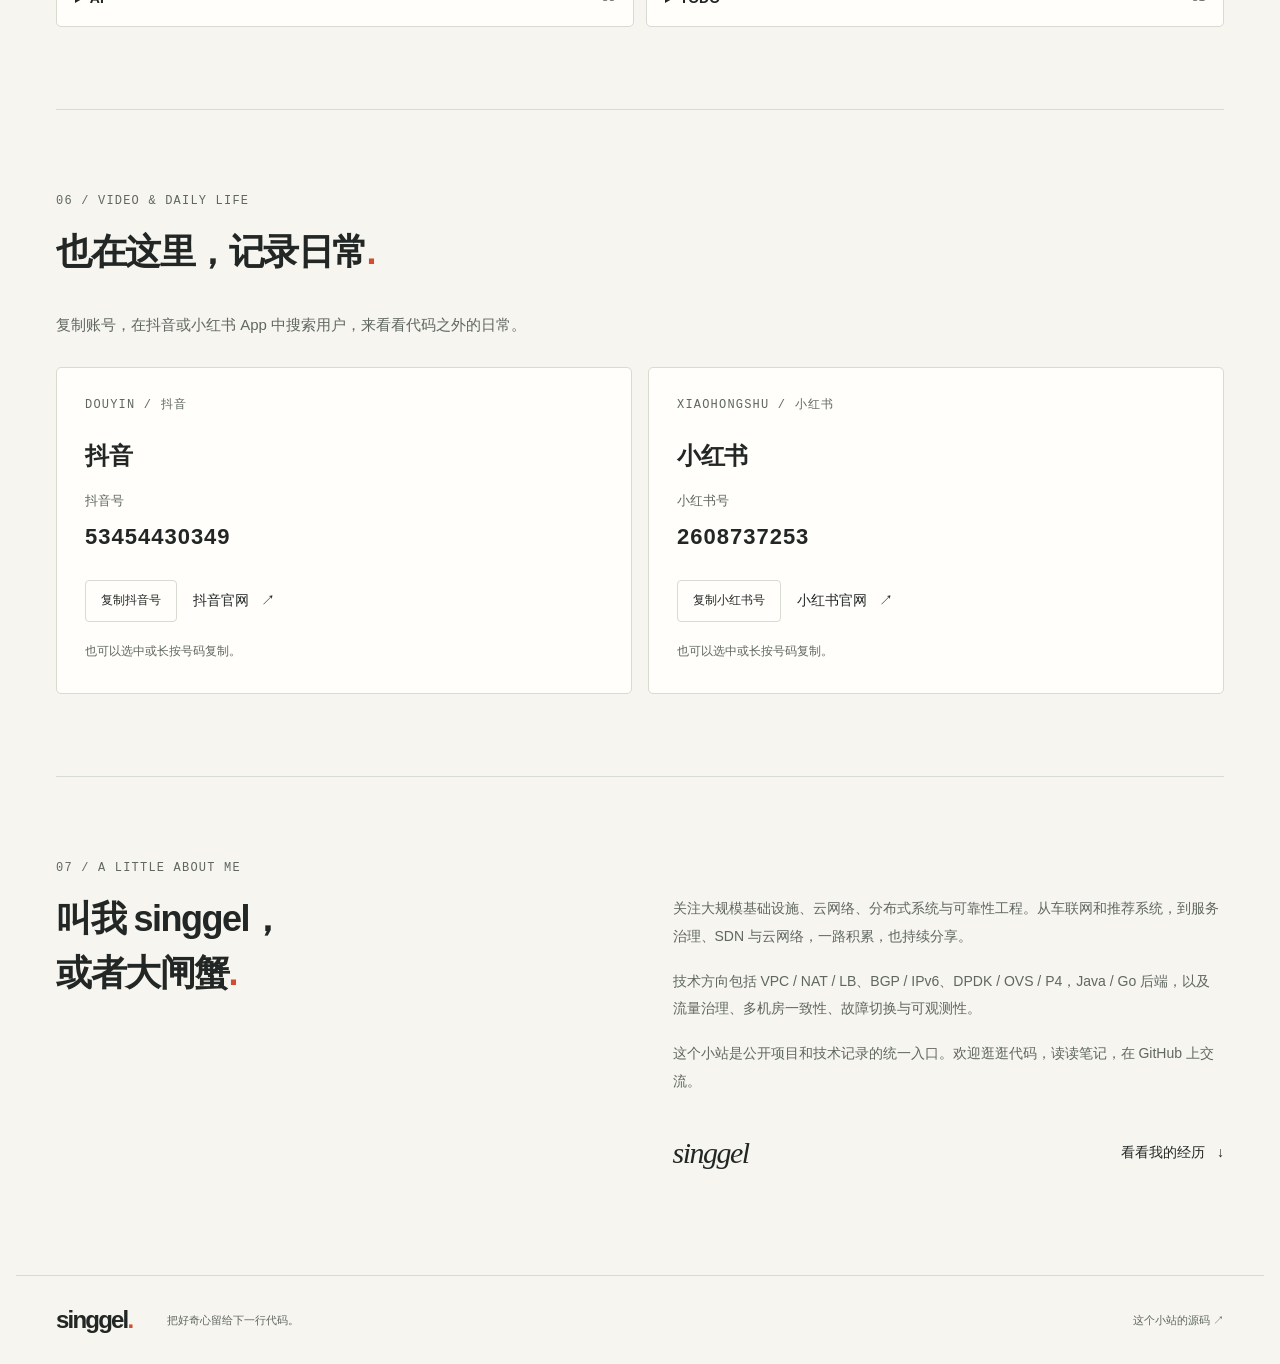
==== commit 5c0b9df0: "Add company logos to growth chapter cards" ====
--- a/index.html
+++ b/index.html
@@ -13,11 +13,11 @@
     <link rel="canonical" href="https://singgel.github.io/">
     <link rel="icon" href="assets/favicon.svg" type="image/svg+xml">
     <link rel="stylesheet" href="assets/style.css?v=f806f96ed359">
-    <link rel="stylesheet" href="assets/growth.css?v=3374bc1344bc">
+    <link rel="stylesheet" href="assets/growth.css?v=ce0e79cf37e2">
     <script src="assets/app.js?v=8a101b7a5d00" defer></script>
     <script src="assets/bookmarks.js?v=2ac95a73a088" defer></script>
     <script src="assets/socials.js?v=06faa0fc8fcc" defer></script>
-    <script src="assets/growth.js?v=ae13d9eee849" defer></script>
+    <script src="assets/growth.js?v=bdbe04a3a431" defer></script>
     <title>singgel · 阿拉斯加大闸蟹</title>
   </head>
   <body>
@@ -104,12 +104,12 @@
             </div>
           </div>
           <div class="growth-route" role="group" aria-label="选择成长关卡">
-            <button type="button" data-growth-stage="0" aria-pressed="true"><span>01</span>连接与消息</button>
-            <button type="button" data-growth-stage="1" aria-pressed="false"><span>02</span>数据管道</button>
-            <button type="button" data-growth-stage="2" aria-pressed="false"><span>03</span>服务治理<small class="growth-company-marker">最爱 · 雪球</small></button>
-            <button type="button" data-growth-stage="3" aria-pressed="false"><span>04</span>并发与缓存<small class="growth-company-marker">最爱 · 字节</small></button>
-            <button type="button" data-growth-stage="4" aria-pressed="false"><span>05</span>云网络</button>
-            <button type="button" data-growth-stage="5" aria-pressed="false"><span>06</span>可靠性<small class="growth-company-marker">最爱 · 字节</small></button>
+              <button type="button" data-growth-stage="0" aria-pressed="true"><span>01</span><span class="growth-company-logo growth-company-logo-catarc" role="img" aria-label="中汽中心 CATARC"></span>连接与消息</button>
+            <button type="button" data-growth-stage="1" aria-pressed="false"><span>02</span><span class="growth-company-logo growth-company-logo-yiche" role="img" aria-label="易车"></span>数据管道</button>
+            <button type="button" data-growth-stage="2" aria-pressed="false"><span>03</span><img class="growth-company-logo growth-company-logo-dark" src="assets/companies/xueqiu.png" alt="雪球" width="112" height="40">服务治理<small class="growth-company-marker">最爱 · 雪球</small></button>
+            <button type="button" data-growth-stage="3" aria-pressed="false"><span>04</span><img class="growth-company-logo growth-company-logo-dark" src="assets/companies/bytedance.png" alt="字节跳动" width="112" height="40">并发与缓存<small class="growth-company-marker">最爱 · 字节</small></button>
+              <button type="button" data-growth-stage="4" aria-pressed="false"><span>05</span><img class="growth-company-logo growth-company-logo-jdcloud" src="assets/companies/jdcloud.png" alt="京东云" width="64" height="40">云网络</button>
+            <button type="button" data-growth-stage="5" aria-pressed="false"><span>06</span><img class="growth-company-logo growth-company-logo-dark" src="assets/companies/bytedance.png" alt="字节跳动" width="112" height="40">可靠性<small class="growth-company-marker">最爱 · 字节</small></button>
           </div>
           <div class="growth-controls"><button id="growth-next" type="button">下一关 →</button><button id="growth-restart" type="button">重来</button><p id="growth-status" role="status" aria-live="polite" aria-atomic="true">第 1 关 · 连接与消息</p></div>
           <details class="growth-bag"><summary><span>技能背包</span><span id="growth-skill-count">已点亮 0 / 23</span></summary><ul class="growth-inventory" id="growth-inventory" aria-label="技能点亮记录"></ul></details>
--- a/assets/growth.css
+++ b/assets/growth.css
@@ -55,8 +55,14 @@
 .growth-loadout img, .growth-skill img { box-sizing: content-box; padding: 6px; border-radius: 6px; background: #faf9f1; object-fit: contain; }
 .growth-quest .text-link { font-size: 14px; }
 .growth-route { display: grid; grid-template-columns: repeat(6, 1fr); gap: 8px; padding: 20px 24px 0; }
-.growth-route button { position: relative; min-width: 0; min-height: 65px; padding: 8px 3px; border: 1px solid var(--line); border-radius: 5px; background: transparent; color: var(--muted); font-size: 14px; }
-.growth-route button span { display: block; margin-bottom: 5px; font: 600 13px/1.5 ui-monospace, SFMono-Regular, Menlo, monospace; }
+.growth-route button { position: relative; display: flex; flex-direction: column; align-items: center; min-width: 0; min-height: 65px; padding: 10px 4px; border: 1px solid var(--line); border-radius: 5px; background: transparent; color: var(--muted); font-size: 14px; }
+.growth-route button > span:first-child { display: block; margin-bottom: 5px; font: 600 13px/1.5 ui-monospace, SFMono-Regular, Menlo, monospace; }
+.growth-company-logo { display: flex; align-items: center; justify-content: center; box-sizing: border-box; width: calc(100% - 8px); max-width: 112px; height: 40px; margin: 0 auto 8px; padding: 6px; border-radius: 4px; background: #fff; object-fit: contain; }
+.growth-company-logo-dark { background: #243b46; }
+.growth-company-logo-jdcloud { width: 64px; padding: 0; object-fit: cover; }
+.growth-company-logo-catarc::before { content: ""; display: block; width: 100%; max-width: 64px; aspect-ratio: 121 / 53; background: url("companies/catarc.png") left center / 413.22% 100% no-repeat; }
+/* The official Yiche header contains its logo at the right end of a sprite. */
+.growth-company-logo-yiche::before { content: ""; display: block; width: 100%; max-width: 80px; aspect-ratio: 268 / 90; background: url("companies/yiche-sprite.png") right center / 455.6% 100% no-repeat; }
 .growth-route button[aria-pressed="true"] { border-color: var(--accent); color: var(--ink); background: var(--tint); }
 .growth-route button[data-completed="true"]::after { content: "✓"; position: absolute; top: 2px; right: 6px; color: var(--accent); font-size: 11px; }
 .growth-company-marker { display: block; width: fit-content; margin: 6px auto 0; padding: 2px 4px; border: 1px solid var(--accent); border-radius: 4px; background: var(--tint); color: var(--ink); font-size: 11px; line-height: 1.4; }
@@ -109,7 +115,7 @@
   .growth-scene-caption { left: 16px; font-size: 10px; letter-spacing: 0; }
   .growth-quest { padding: 20px; }
   .growth-route { grid-template-columns: repeat(3, 1fr); padding: 16px 16px 0; }
-  .growth-route button { min-height: 58px; }
+  .growth-route button { min-height: 58px; font-size: 12px; }
   .growth-controls { padding: 16px; gap: 8px; }
   .growth-controls button { padding-inline: 12px; }
   .growth-controls p { flex-basis: 100%; }
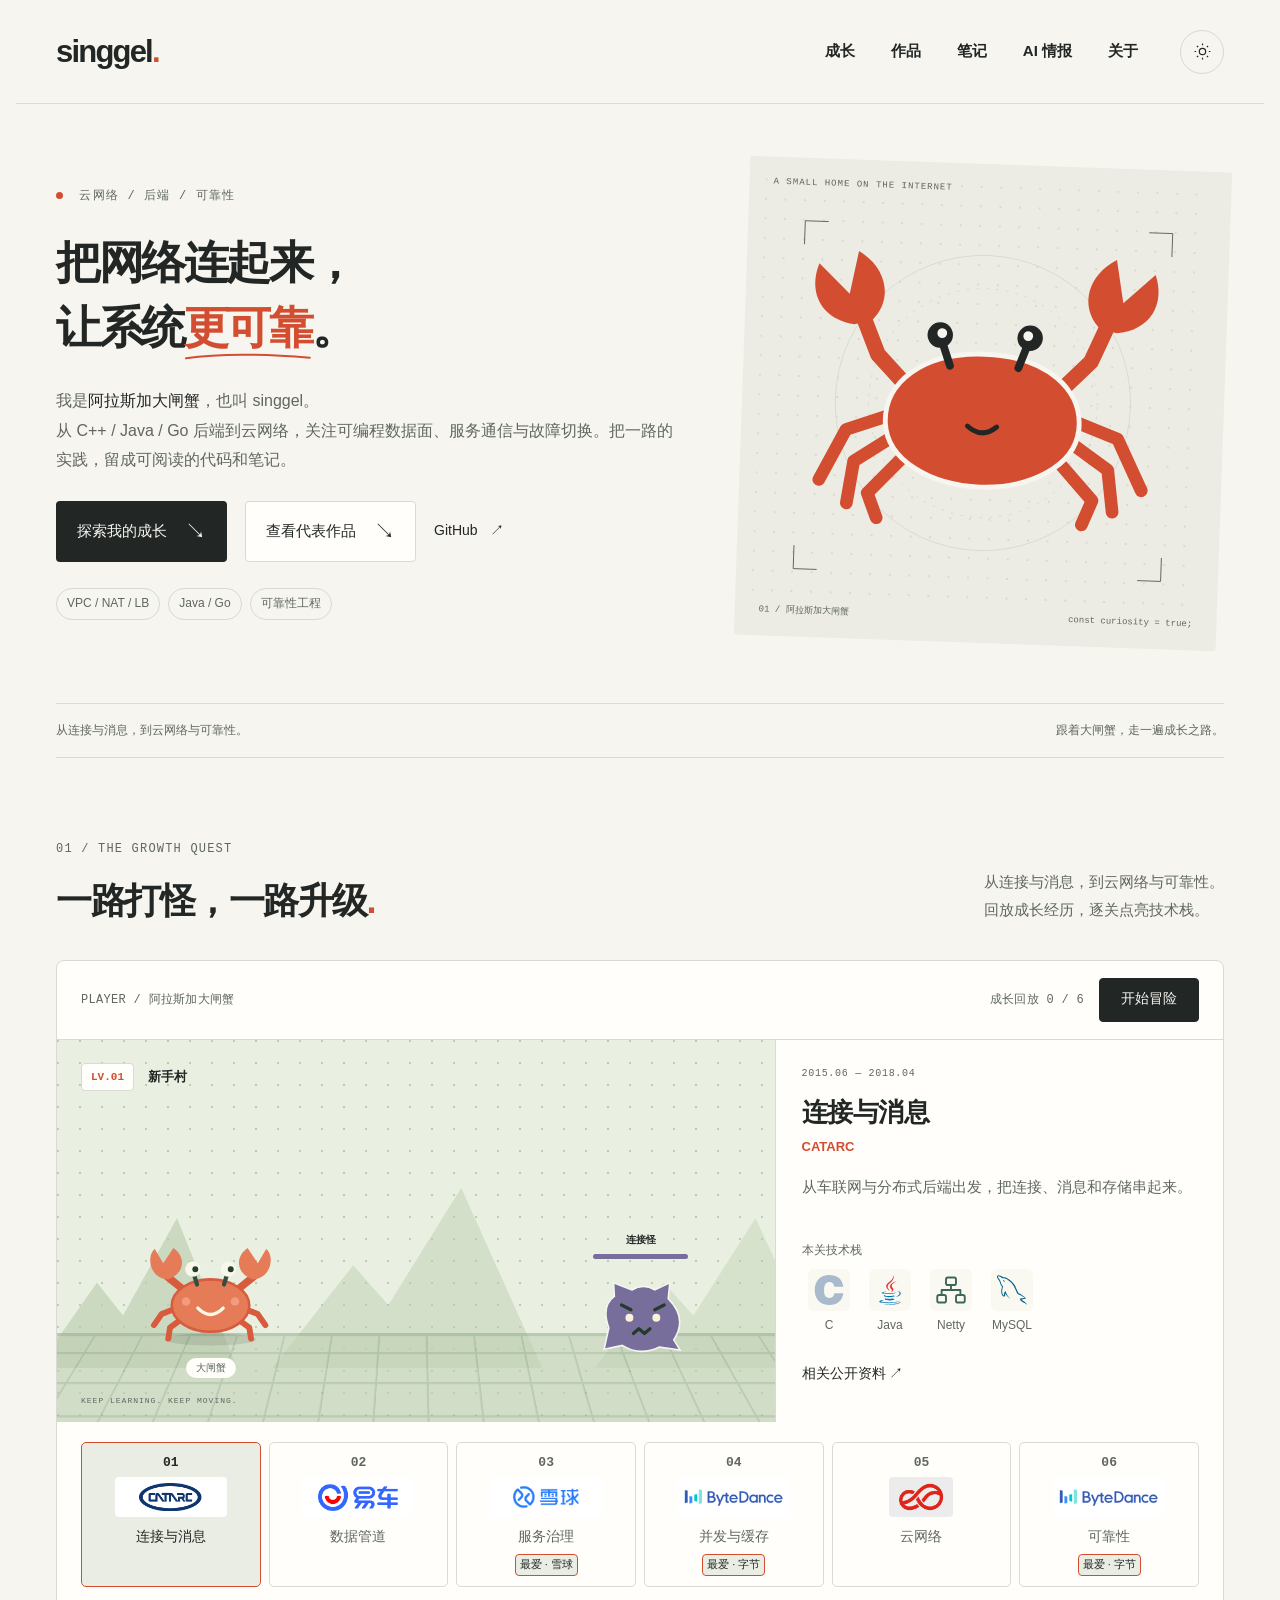
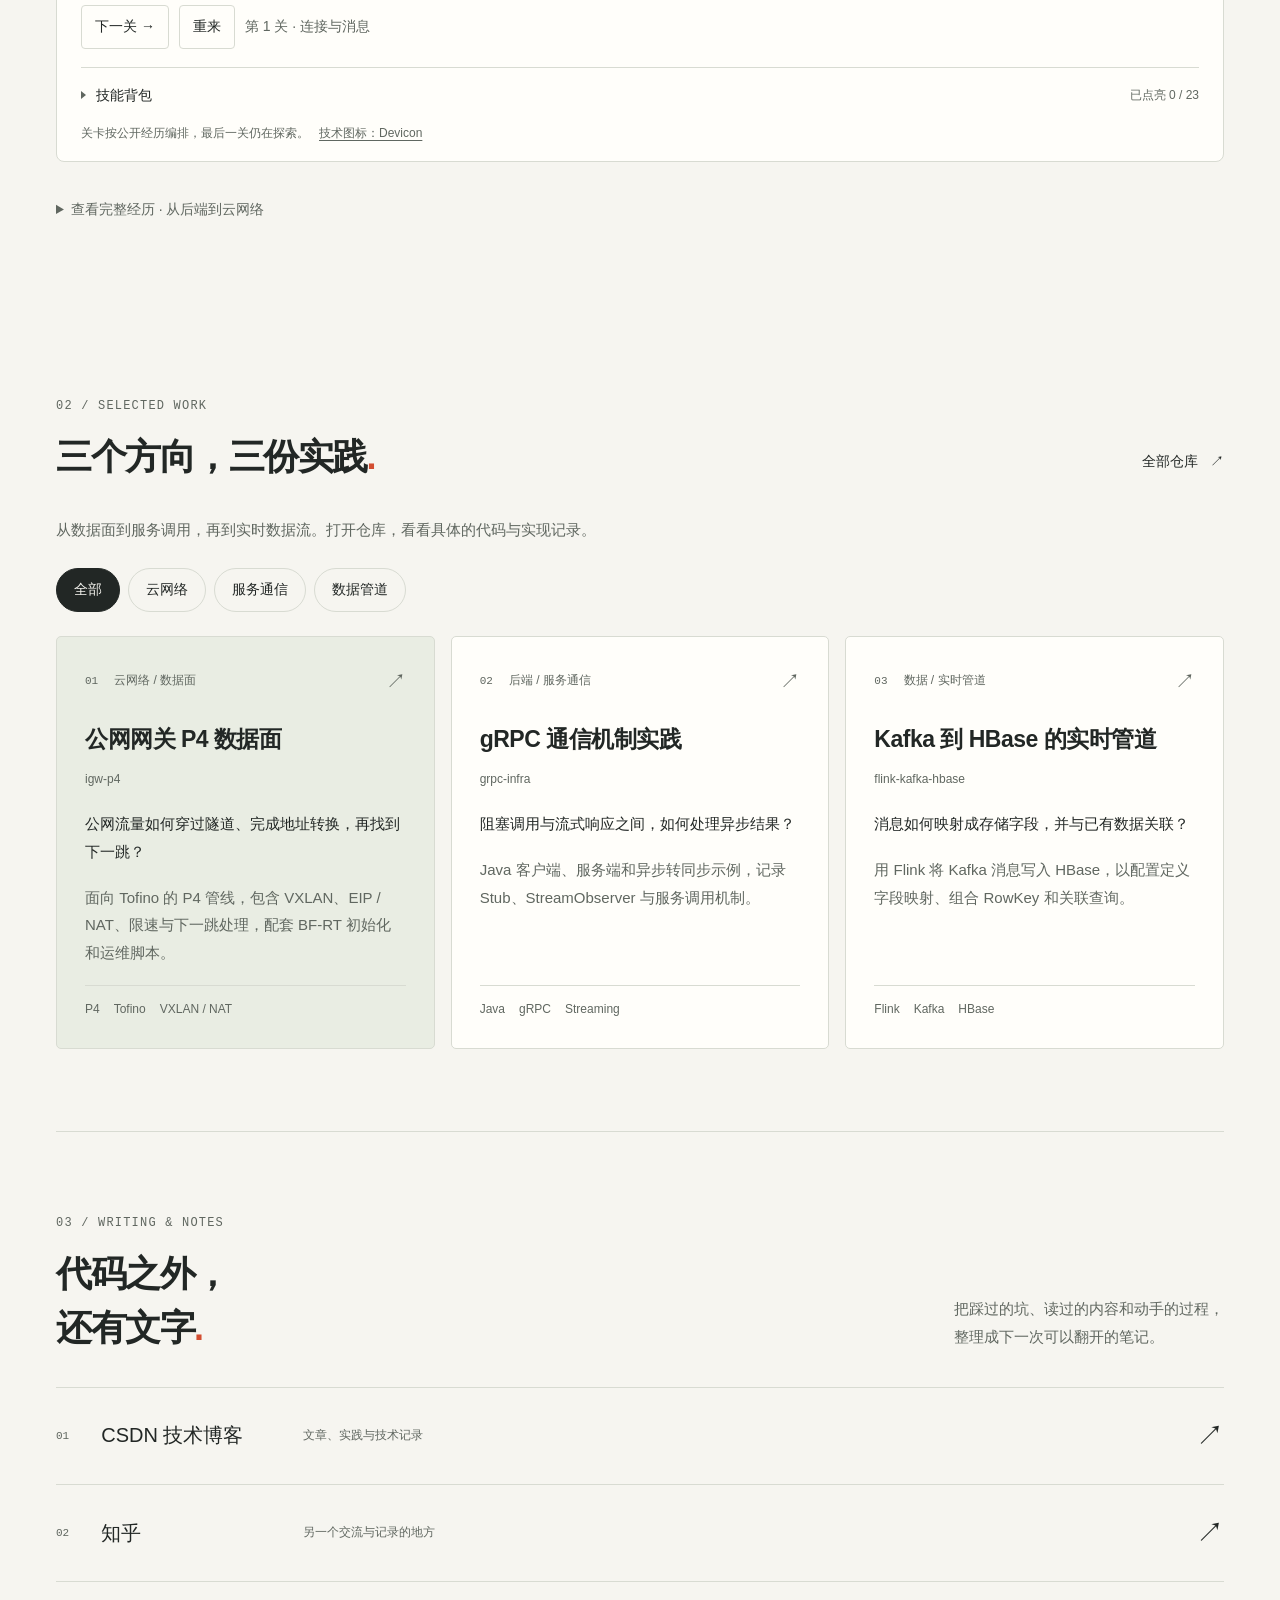
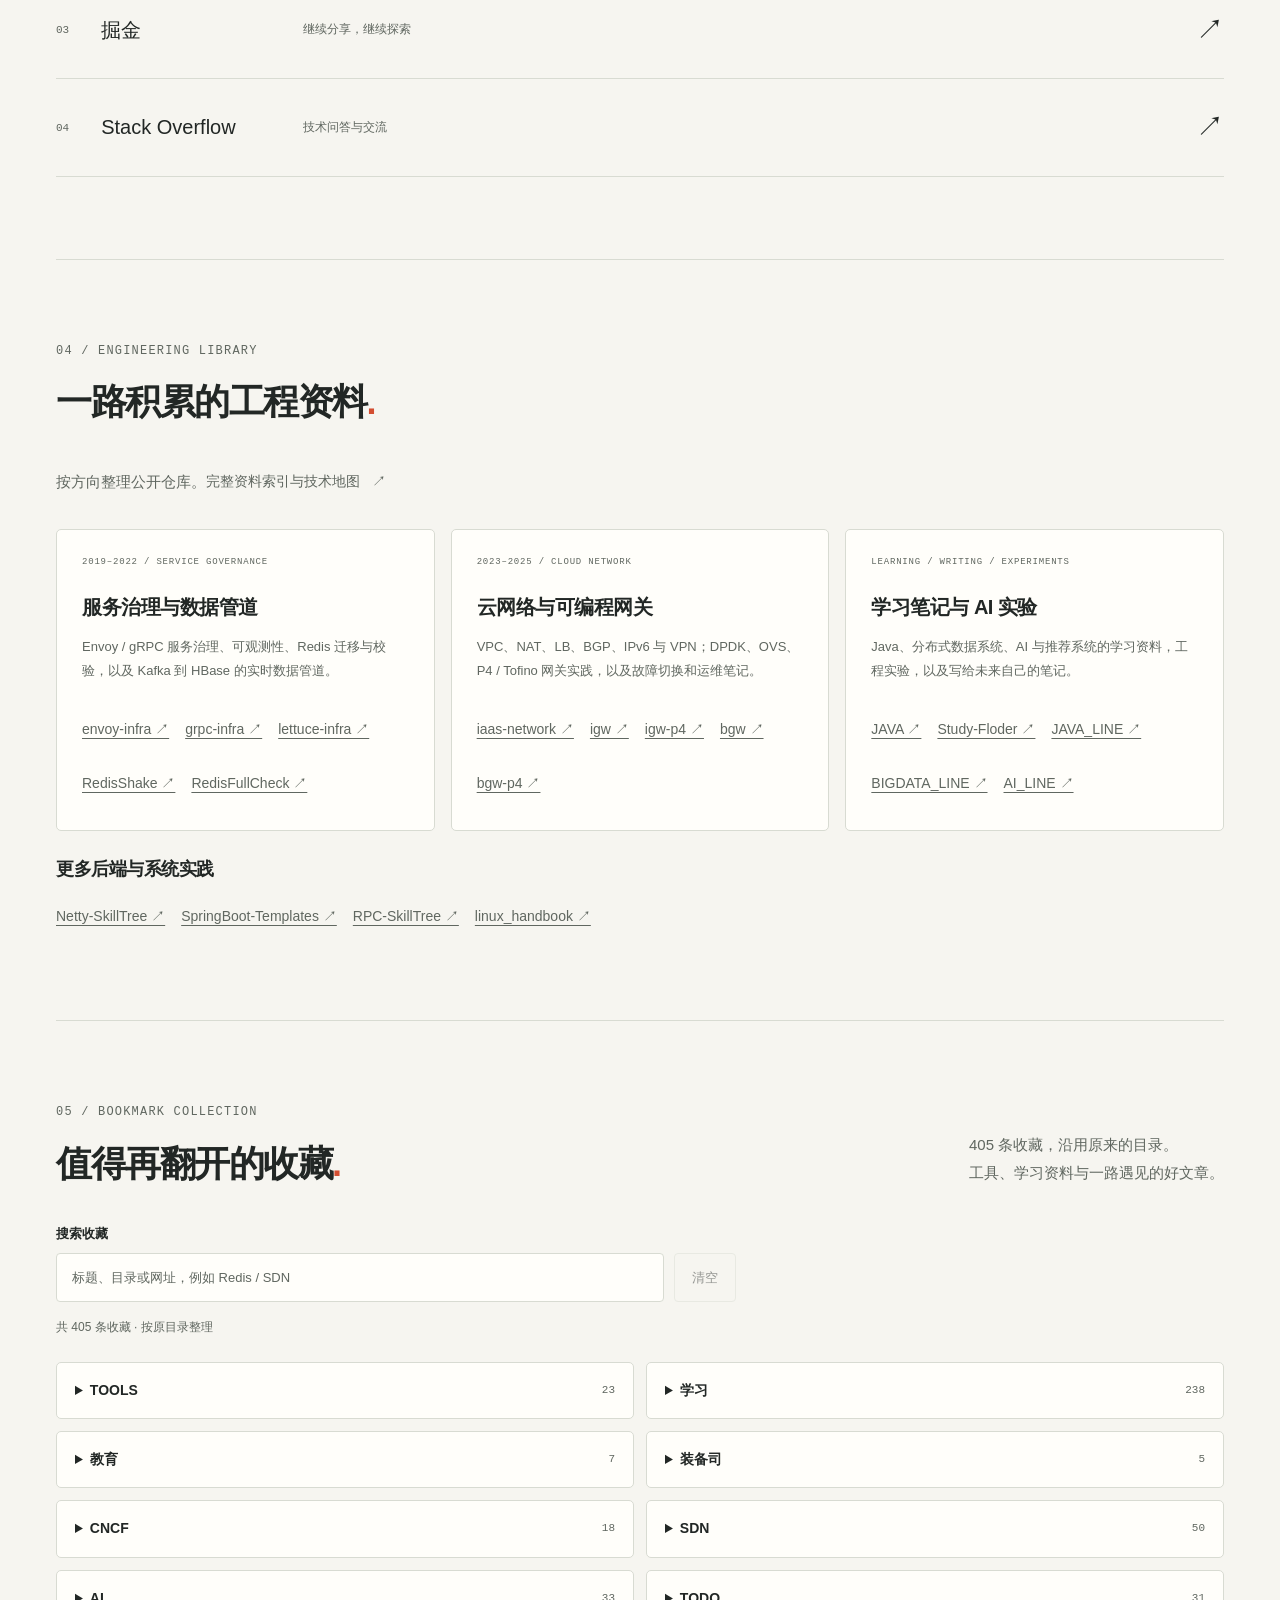
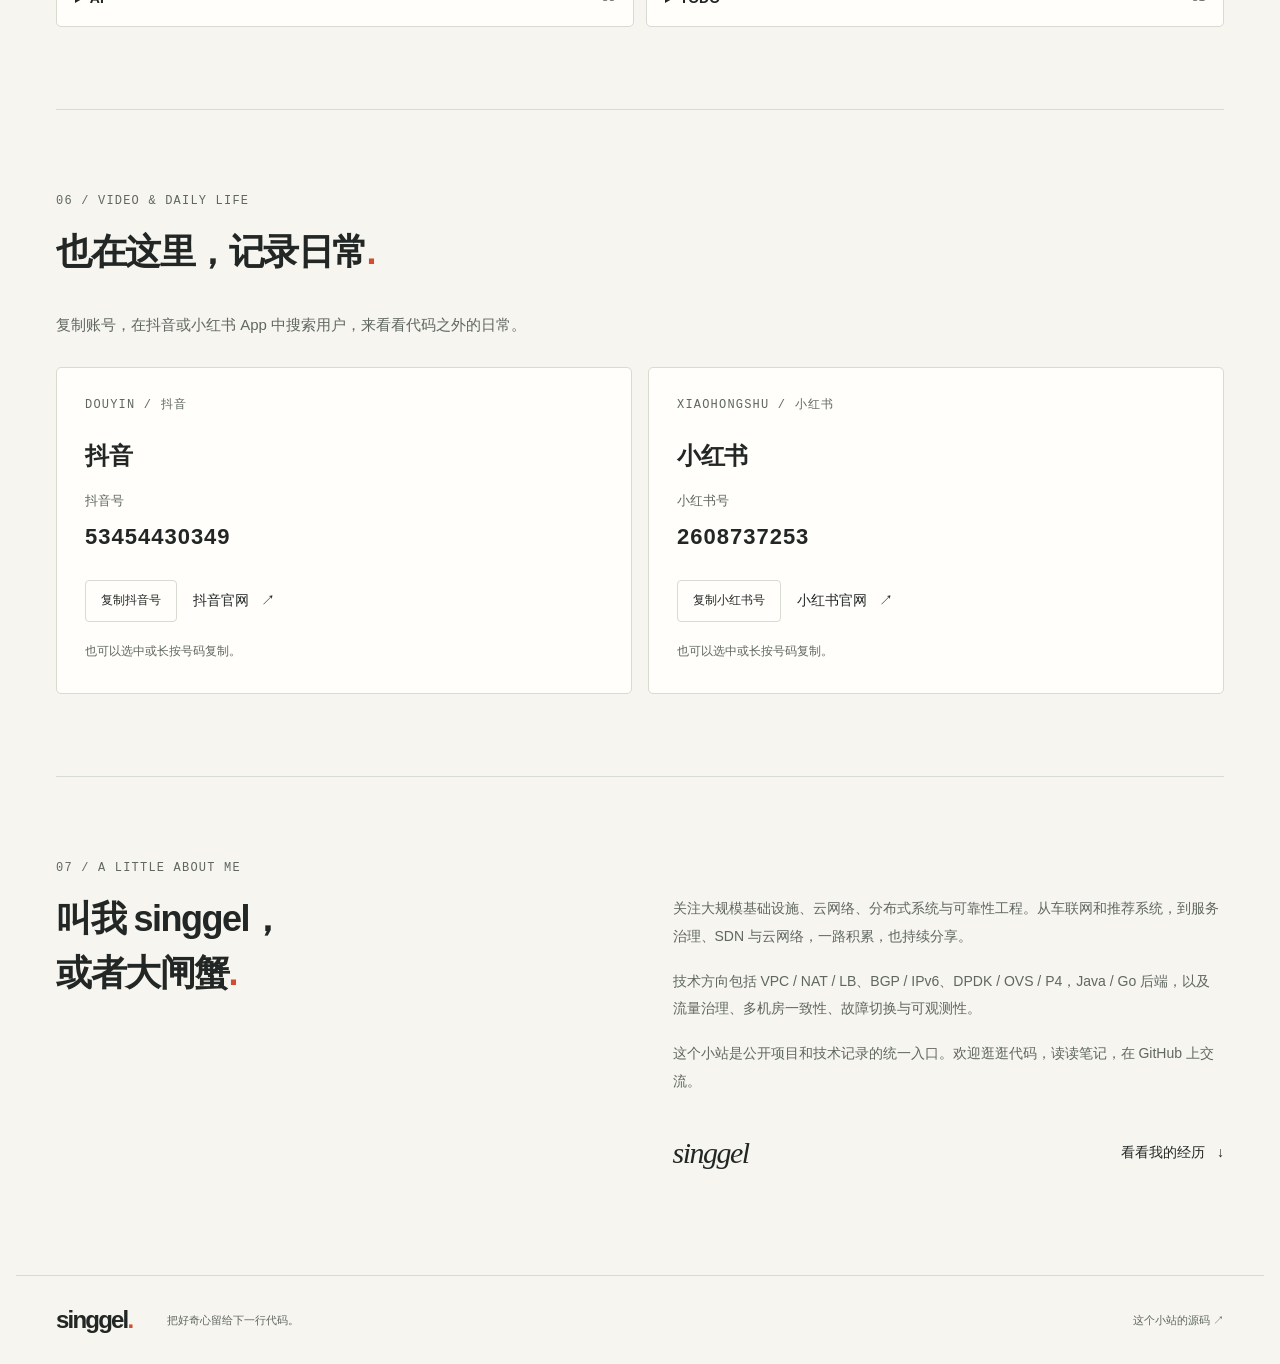
==== commit 9ee5157f: "Use official standard colors for company logos" ====
--- a/index.html
+++ b/index.html
@@ -13,7 +13,7 @@
     <link rel="canonical" href="https://singgel.github.io/">
     <link rel="icon" href="assets/favicon.svg" type="image/svg+xml">
     <link rel="stylesheet" href="assets/style.css?v=f806f96ed359">
-    <link rel="stylesheet" href="assets/growth.css?v=ce0e79cf37e2">
+    <link rel="stylesheet" href="assets/growth.css?v=e5f63c56c85c">
     <script src="assets/app.js?v=8a101b7a5d00" defer></script>
     <script src="assets/bookmarks.js?v=2ac95a73a088" defer></script>
     <script src="assets/socials.js?v=06faa0fc8fcc" defer></script>
@@ -106,10 +106,10 @@
           <div class="growth-route" role="group" aria-label="选择成长关卡">
               <button type="button" data-growth-stage="0" aria-pressed="true"><span>01</span><span class="growth-company-logo growth-company-logo-catarc" role="img" aria-label="中汽中心 CATARC"></span>连接与消息</button>
             <button type="button" data-growth-stage="1" aria-pressed="false"><span>02</span><span class="growth-company-logo growth-company-logo-yiche" role="img" aria-label="易车"></span>数据管道</button>
-            <button type="button" data-growth-stage="2" aria-pressed="false"><span>03</span><img class="growth-company-logo growth-company-logo-dark" src="assets/companies/xueqiu.png" alt="雪球" width="112" height="40">服务治理<small class="growth-company-marker">最爱 · 雪球</small></button>
-            <button type="button" data-growth-stage="3" aria-pressed="false"><span>04</span><img class="growth-company-logo growth-company-logo-dark" src="assets/companies/bytedance.png" alt="字节跳动" width="112" height="40">并发与缓存<small class="growth-company-marker">最爱 · 字节</small></button>
+            <button type="button" data-growth-stage="2" aria-pressed="false"><span>03</span><img class="growth-company-logo" src="assets/companies/xueqiu-color.png" alt="雪球" width="112" height="40">服务治理<small class="growth-company-marker">最爱 · 雪球</small></button>
+            <button type="button" data-growth-stage="3" aria-pressed="false"><span>04</span><img class="growth-company-logo" src="assets/companies/bytedance-color.png" alt="字节跳动" width="112" height="40">并发与缓存<small class="growth-company-marker">最爱 · 字节</small></button>
               <button type="button" data-growth-stage="4" aria-pressed="false"><span>05</span><img class="growth-company-logo growth-company-logo-jdcloud" src="assets/companies/jdcloud.png" alt="京东云" width="64" height="40">云网络</button>
-            <button type="button" data-growth-stage="5" aria-pressed="false"><span>06</span><img class="growth-company-logo growth-company-logo-dark" src="assets/companies/bytedance.png" alt="字节跳动" width="112" height="40">可靠性<small class="growth-company-marker">最爱 · 字节</small></button>
+            <button type="button" data-growth-stage="5" aria-pressed="false"><span>06</span><img class="growth-company-logo" src="assets/companies/bytedance-color.png" alt="字节跳动" width="112" height="40">可靠性<small class="growth-company-marker">最爱 · 字节</small></button>
           </div>
           <div class="growth-controls"><button id="growth-next" type="button">下一关 →</button><button id="growth-restart" type="button">重来</button><p id="growth-status" role="status" aria-live="polite" aria-atomic="true">第 1 关 · 连接与消息</p></div>
           <details class="growth-bag"><summary><span>技能背包</span><span id="growth-skill-count">已点亮 0 / 23</span></summary><ul class="growth-inventory" id="growth-inventory" aria-label="技能点亮记录"></ul></details>
--- a/assets/growth.css
+++ b/assets/growth.css
@@ -58,7 +58,6 @@
 .growth-route button { position: relative; display: flex; flex-direction: column; align-items: center; min-width: 0; min-height: 65px; padding: 10px 4px; border: 1px solid var(--line); border-radius: 5px; background: transparent; color: var(--muted); font-size: 14px; }
 .growth-route button > span:first-child { display: block; margin-bottom: 5px; font: 600 13px/1.5 ui-monospace, SFMono-Regular, Menlo, monospace; }
 .growth-company-logo { display: flex; align-items: center; justify-content: center; box-sizing: border-box; width: calc(100% - 8px); max-width: 112px; height: 40px; margin: 0 auto 8px; padding: 6px; border-radius: 4px; background: #fff; object-fit: contain; }
-.growth-company-logo-dark { background: #243b46; }
 .growth-company-logo-jdcloud { width: 64px; padding: 0; object-fit: cover; }
 .growth-company-logo-catarc::before { content: ""; display: block; width: 100%; max-width: 64px; aspect-ratio: 121 / 53; background: url("companies/catarc.png") left center / 413.22% 100% no-repeat; }
 /* The official Yiche header contains its logo at the right end of a sprite. */
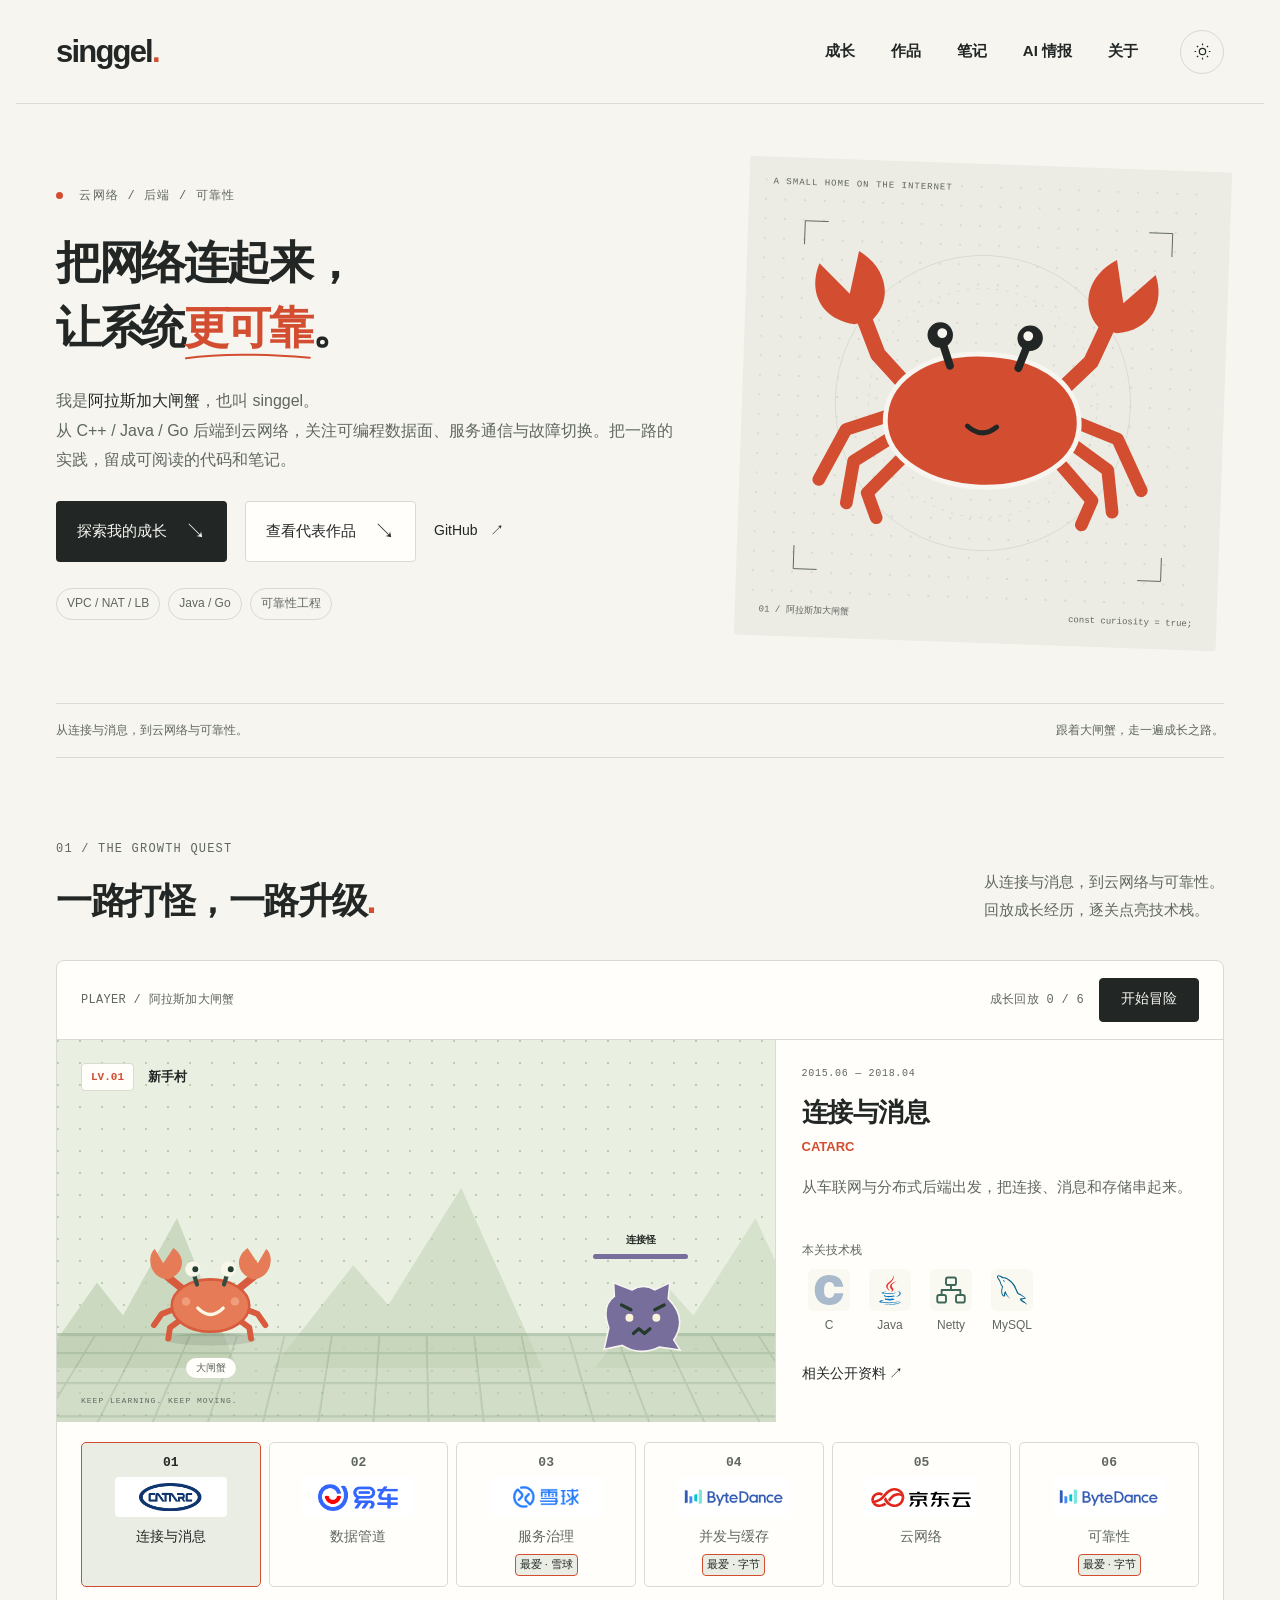
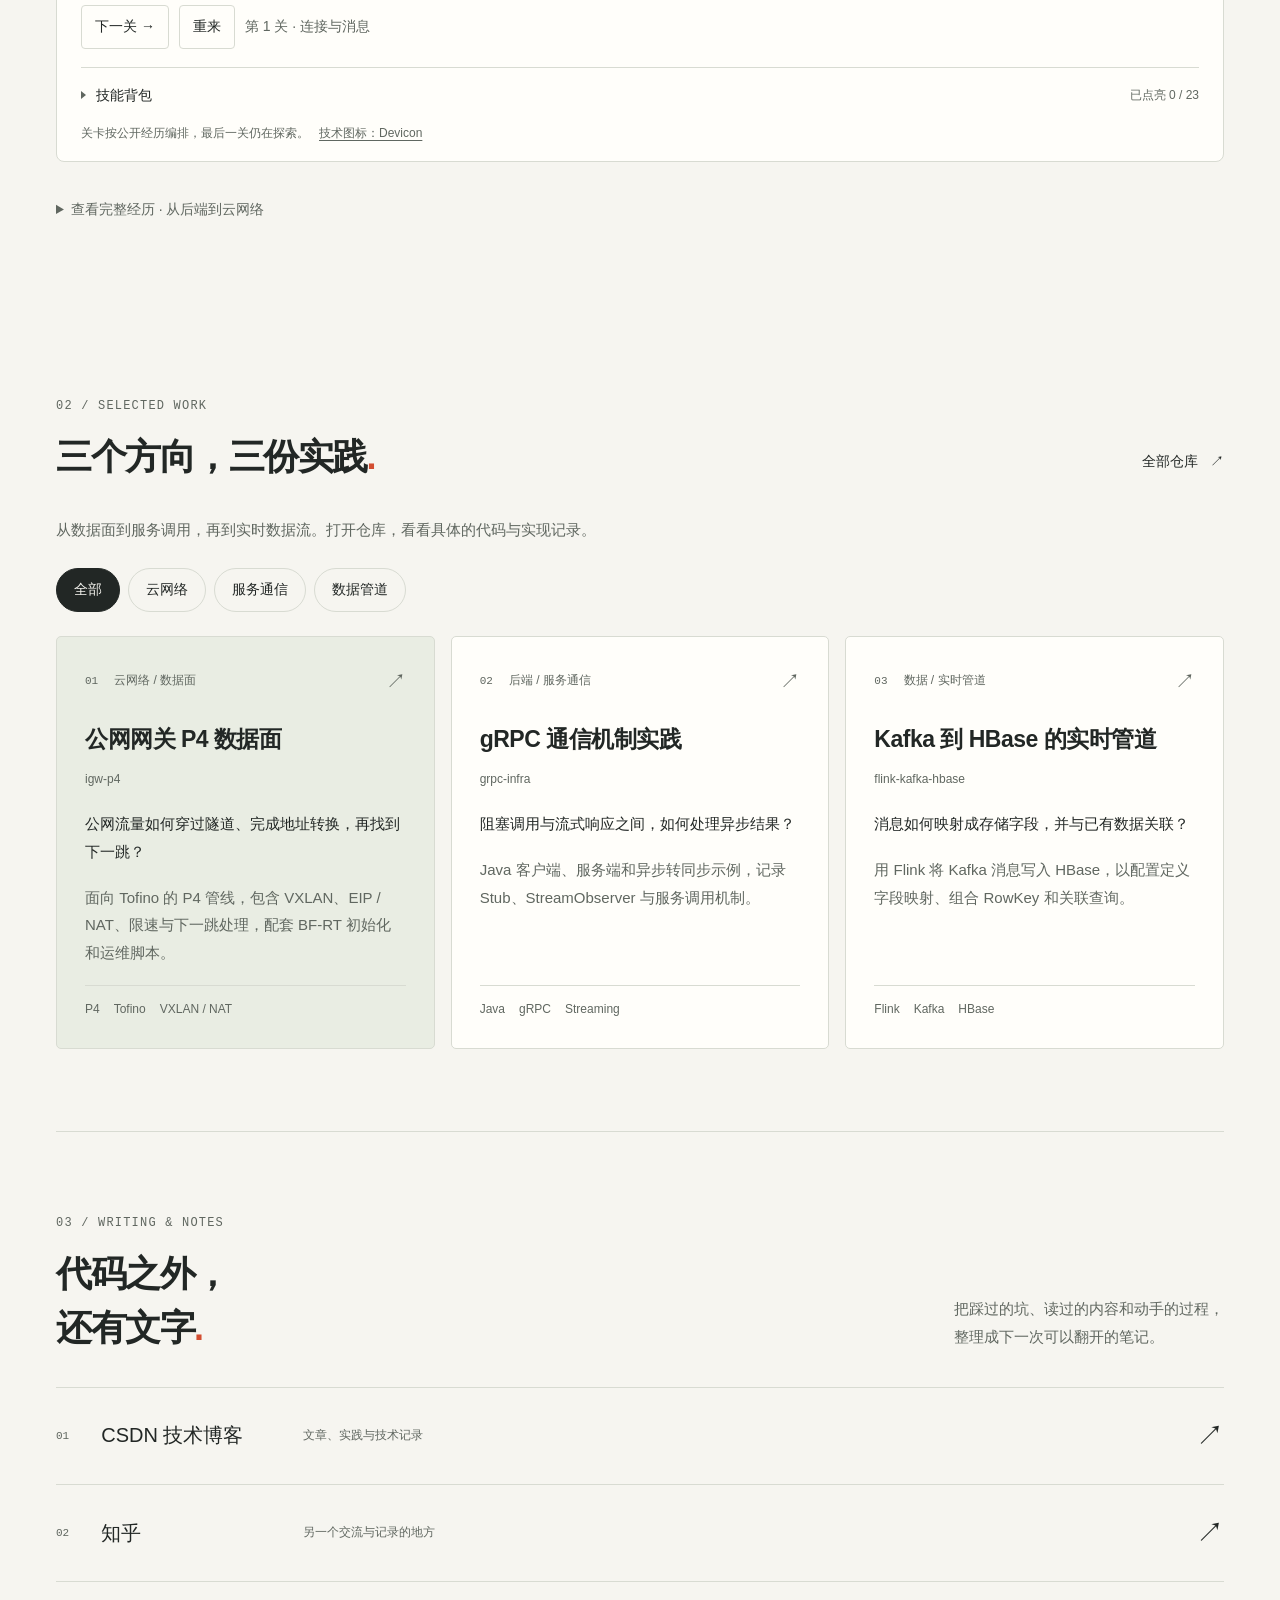
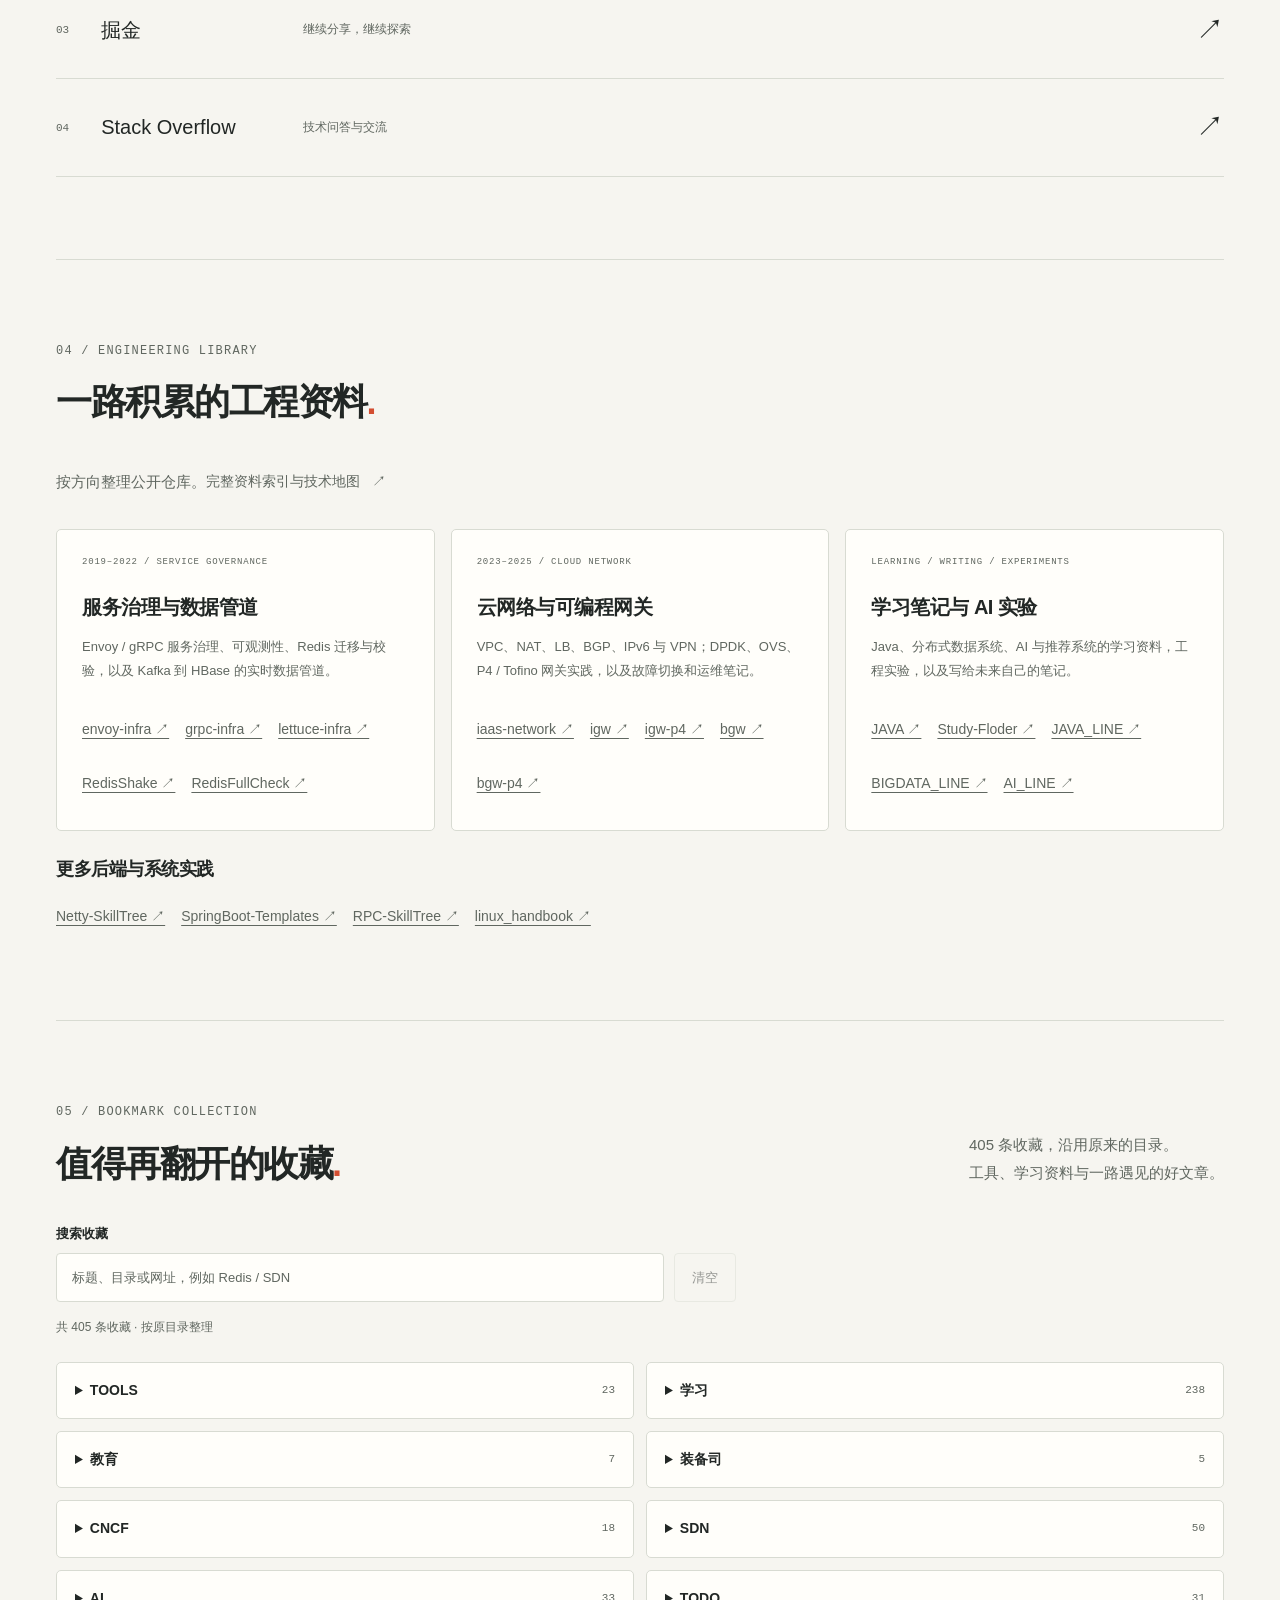
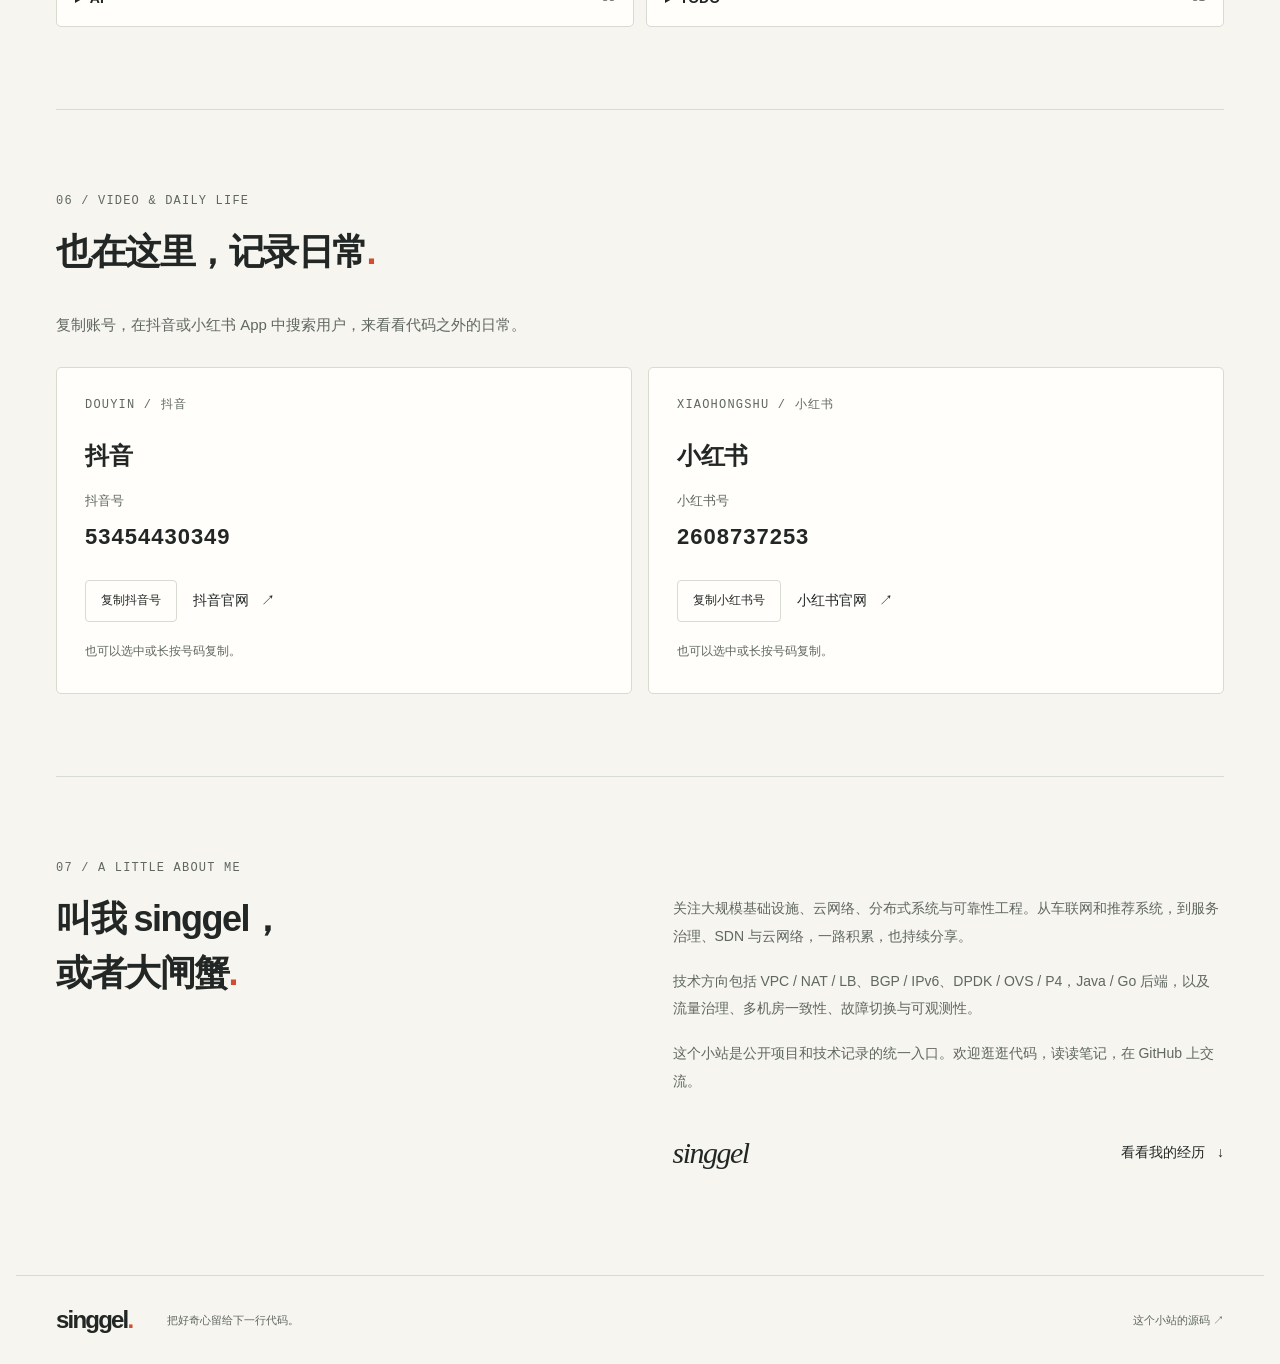
==== commit c8284fa0: "Match JDCloud logo to its official website" ====
--- a/index.html
+++ b/index.html
@@ -13,7 +13,7 @@
     <link rel="canonical" href="https://singgel.github.io/">
     <link rel="icon" href="assets/favicon.svg" type="image/svg+xml">
     <link rel="stylesheet" href="assets/style.css?v=f806f96ed359">
-    <link rel="stylesheet" href="assets/growth.css?v=e5f63c56c85c">
+    <link rel="stylesheet" href="assets/growth.css?v=3eb1054dad63">
     <script src="assets/app.js?v=8a101b7a5d00" defer></script>
     <script src="assets/bookmarks.js?v=2ac95a73a088" defer></script>
     <script src="assets/socials.js?v=06faa0fc8fcc" defer></script>
@@ -108,7 +108,7 @@
             <button type="button" data-growth-stage="1" aria-pressed="false"><span>02</span><span class="growth-company-logo growth-company-logo-yiche" role="img" aria-label="易车"></span>数据管道</button>
             <button type="button" data-growth-stage="2" aria-pressed="false"><span>03</span><img class="growth-company-logo" src="assets/companies/xueqiu-color.png" alt="雪球" width="112" height="40">服务治理<small class="growth-company-marker">最爱 · 雪球</small></button>
             <button type="button" data-growth-stage="3" aria-pressed="false"><span>04</span><img class="growth-company-logo" src="assets/companies/bytedance-color.png" alt="字节跳动" width="112" height="40">并发与缓存<small class="growth-company-marker">最爱 · 字节</small></button>
-              <button type="button" data-growth-stage="4" aria-pressed="false"><span>05</span><img class="growth-company-logo growth-company-logo-jdcloud" src="assets/companies/jdcloud.png" alt="京东云" width="64" height="40">云网络</button>
+            <button type="button" data-growth-stage="4" aria-pressed="false"><span>05</span><img class="growth-company-logo" src="assets/companies/jdcloud-official.svg" alt="京东云" width="112" height="40">云网络</button>
             <button type="button" data-growth-stage="5" aria-pressed="false"><span>06</span><img class="growth-company-logo" src="assets/companies/bytedance-color.png" alt="字节跳动" width="112" height="40">可靠性<small class="growth-company-marker">最爱 · 字节</small></button>
           </div>
           <div class="growth-controls"><button id="growth-next" type="button">下一关 →</button><button id="growth-restart" type="button">重来</button><p id="growth-status" role="status" aria-live="polite" aria-atomic="true">第 1 关 · 连接与消息</p></div>
--- a/assets/growth.css
+++ b/assets/growth.css
@@ -58,7 +58,6 @@
 .growth-route button { position: relative; display: flex; flex-direction: column; align-items: center; min-width: 0; min-height: 65px; padding: 10px 4px; border: 1px solid var(--line); border-radius: 5px; background: transparent; color: var(--muted); font-size: 14px; }
 .growth-route button > span:first-child { display: block; margin-bottom: 5px; font: 600 13px/1.5 ui-monospace, SFMono-Regular, Menlo, monospace; }
 .growth-company-logo { display: flex; align-items: center; justify-content: center; box-sizing: border-box; width: calc(100% - 8px); max-width: 112px; height: 40px; margin: 0 auto 8px; padding: 6px; border-radius: 4px; background: #fff; object-fit: contain; }
-.growth-company-logo-jdcloud { width: 64px; padding: 0; object-fit: cover; }
 .growth-company-logo-catarc::before { content: ""; display: block; width: 100%; max-width: 64px; aspect-ratio: 121 / 53; background: url("companies/catarc.png") left center / 413.22% 100% no-repeat; }
 /* The official Yiche header contains its logo at the right end of a sprite. */
 .growth-company-logo-yiche::before { content: ""; display: block; width: 100%; max-width: 80px; aspect-ratio: 268 / 90; background: url("companies/yiche-sprite.png") right center / 455.6% 100% no-repeat; }
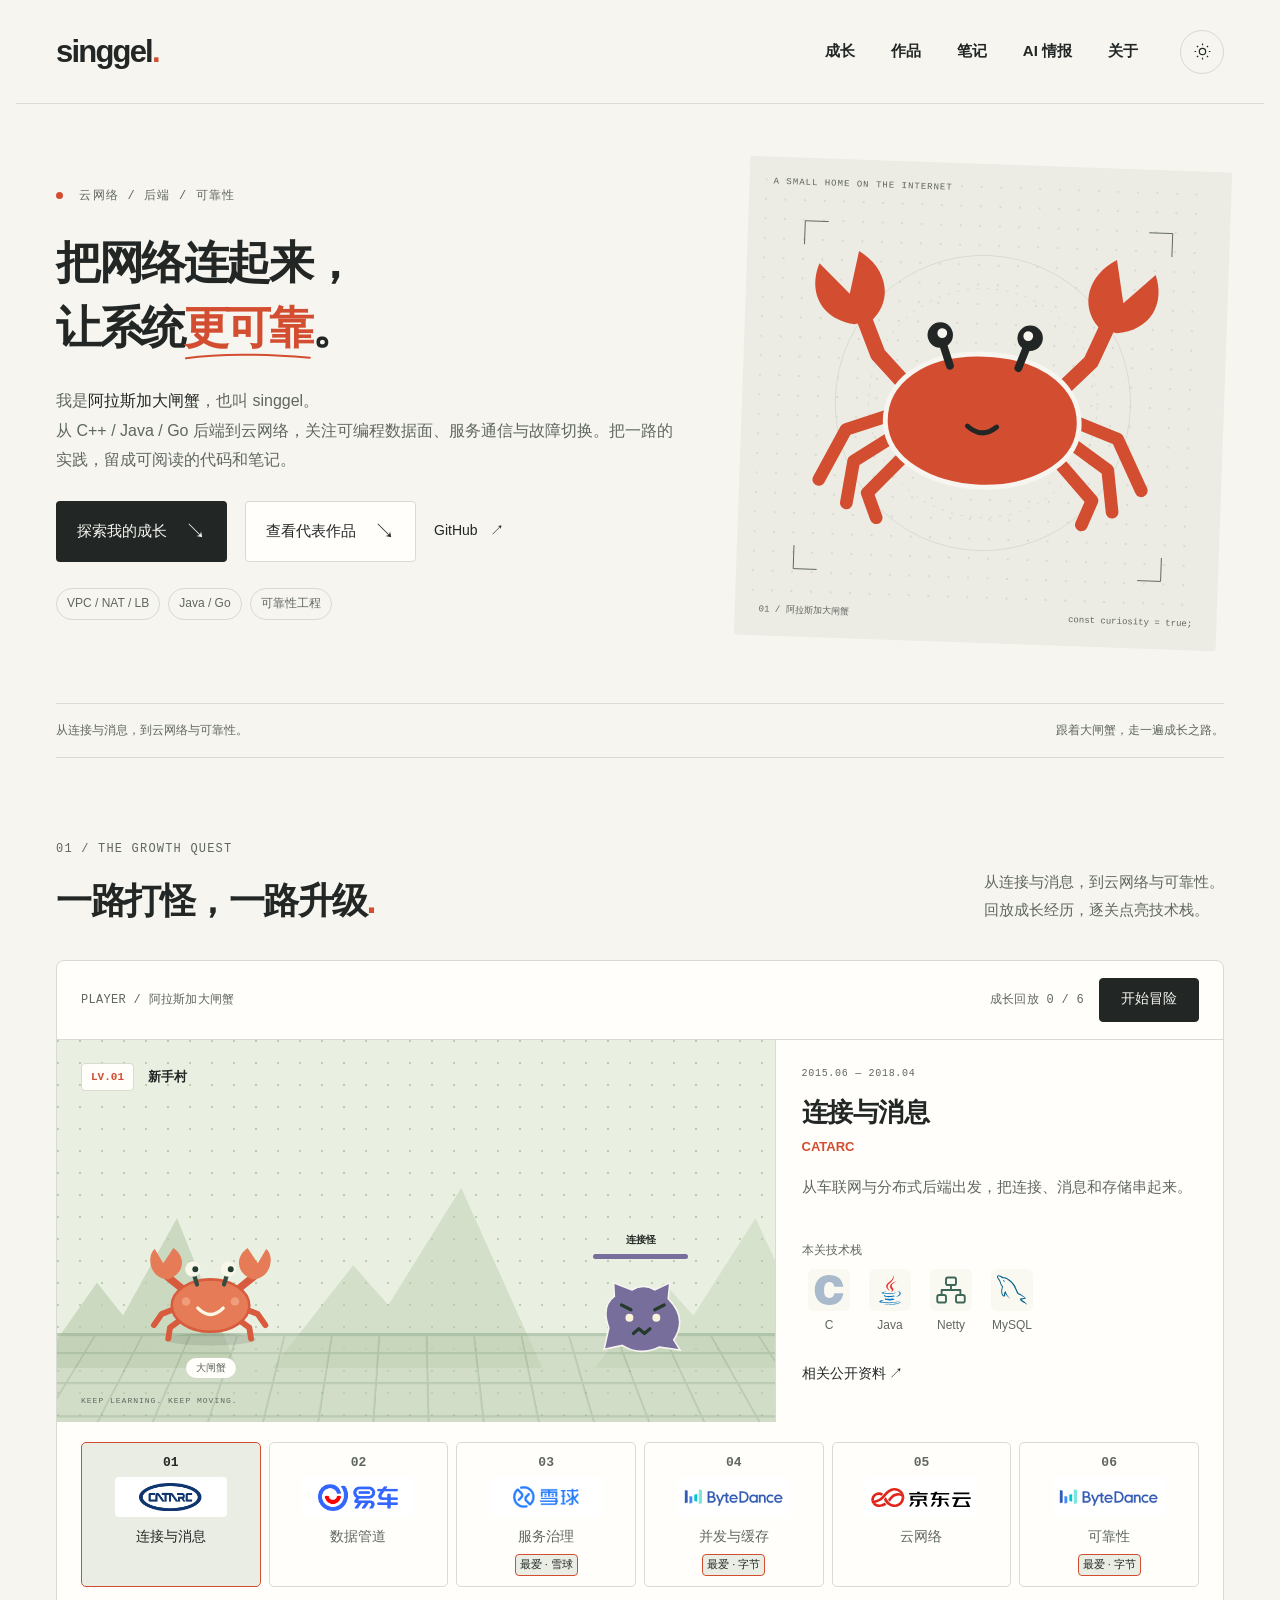
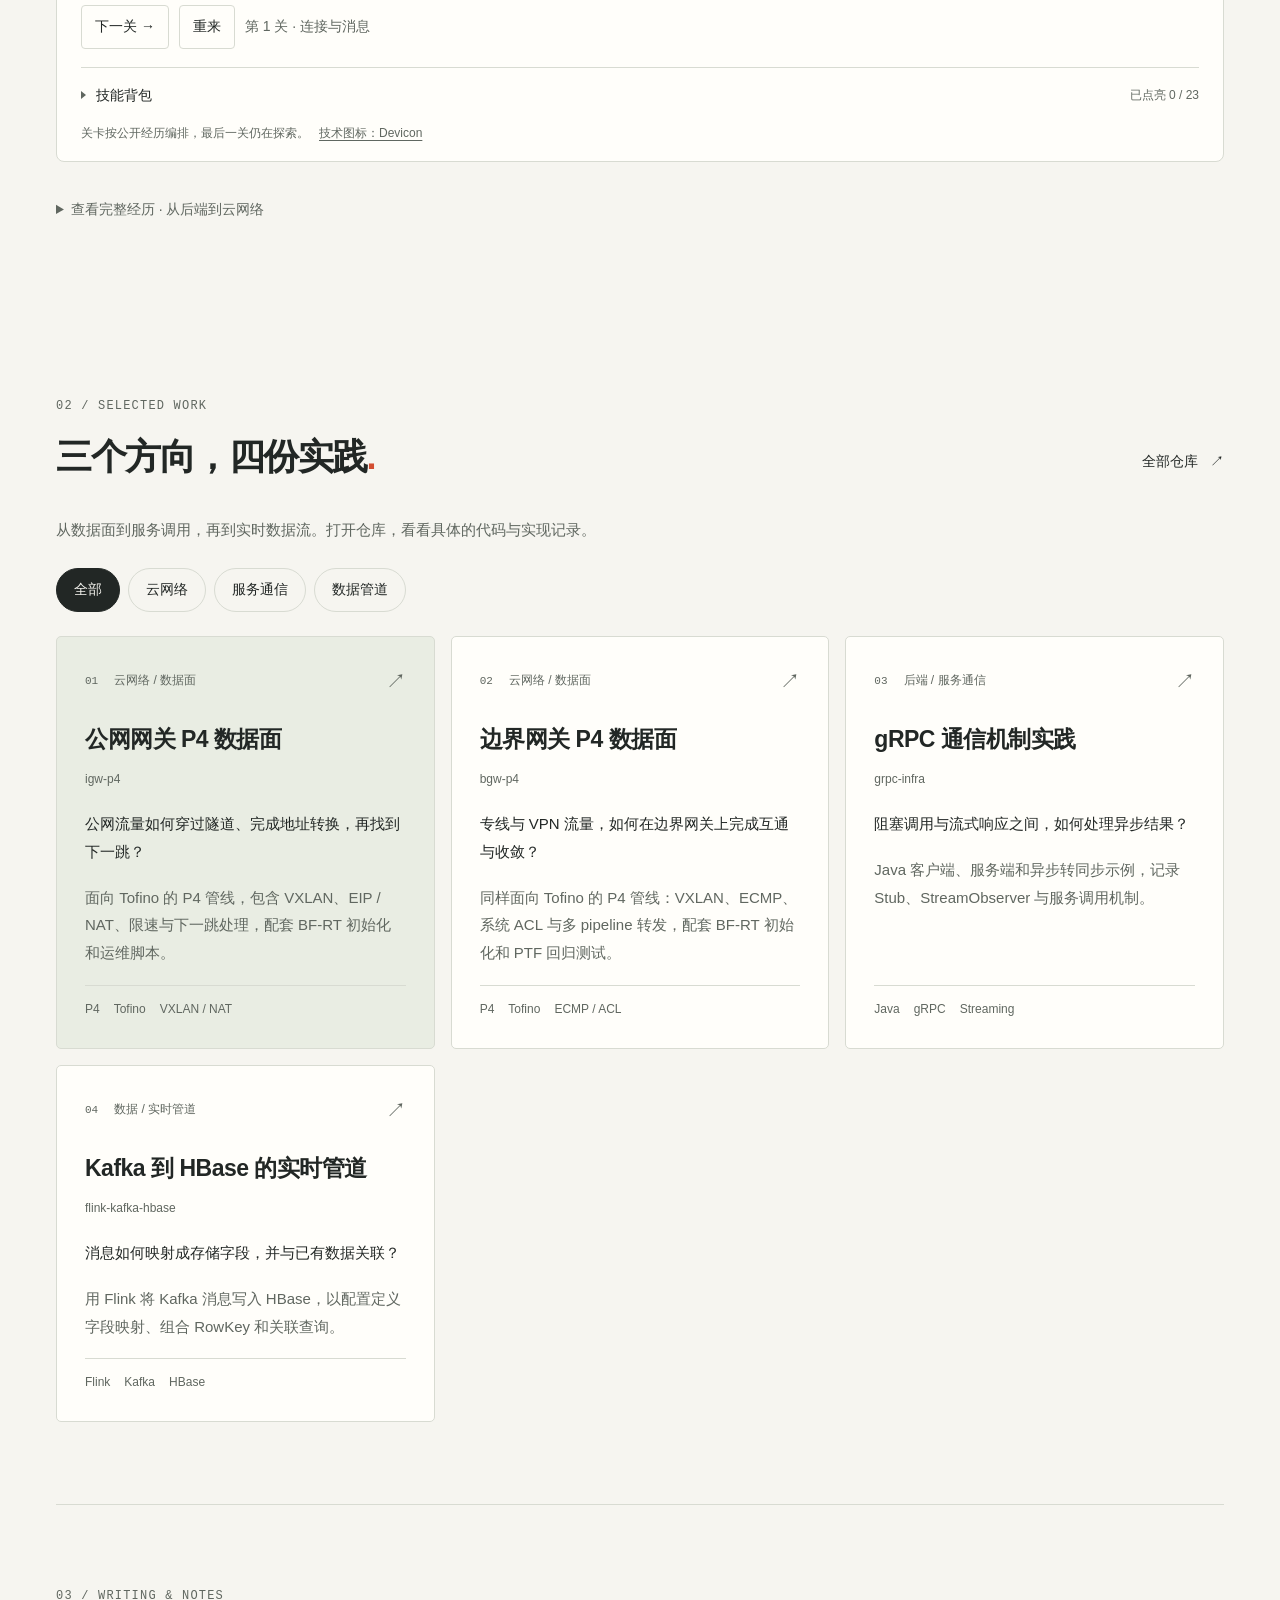
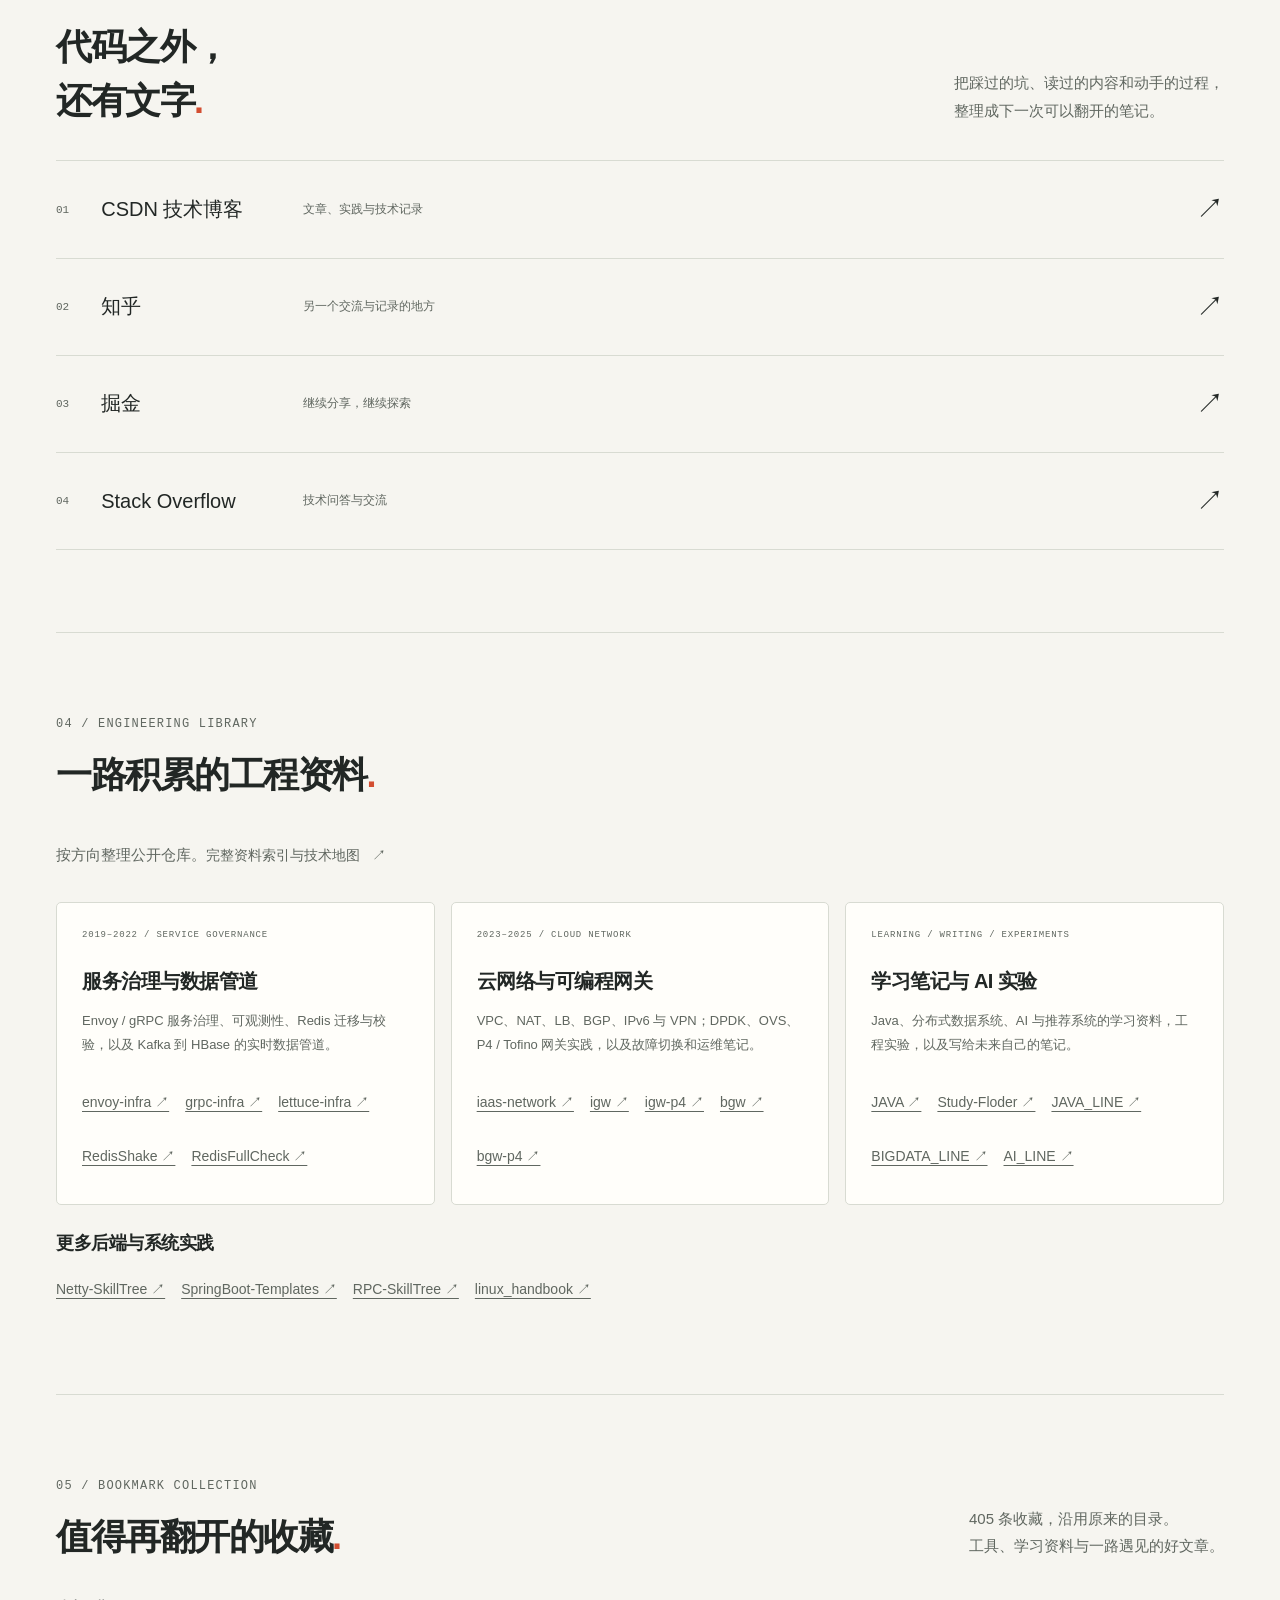
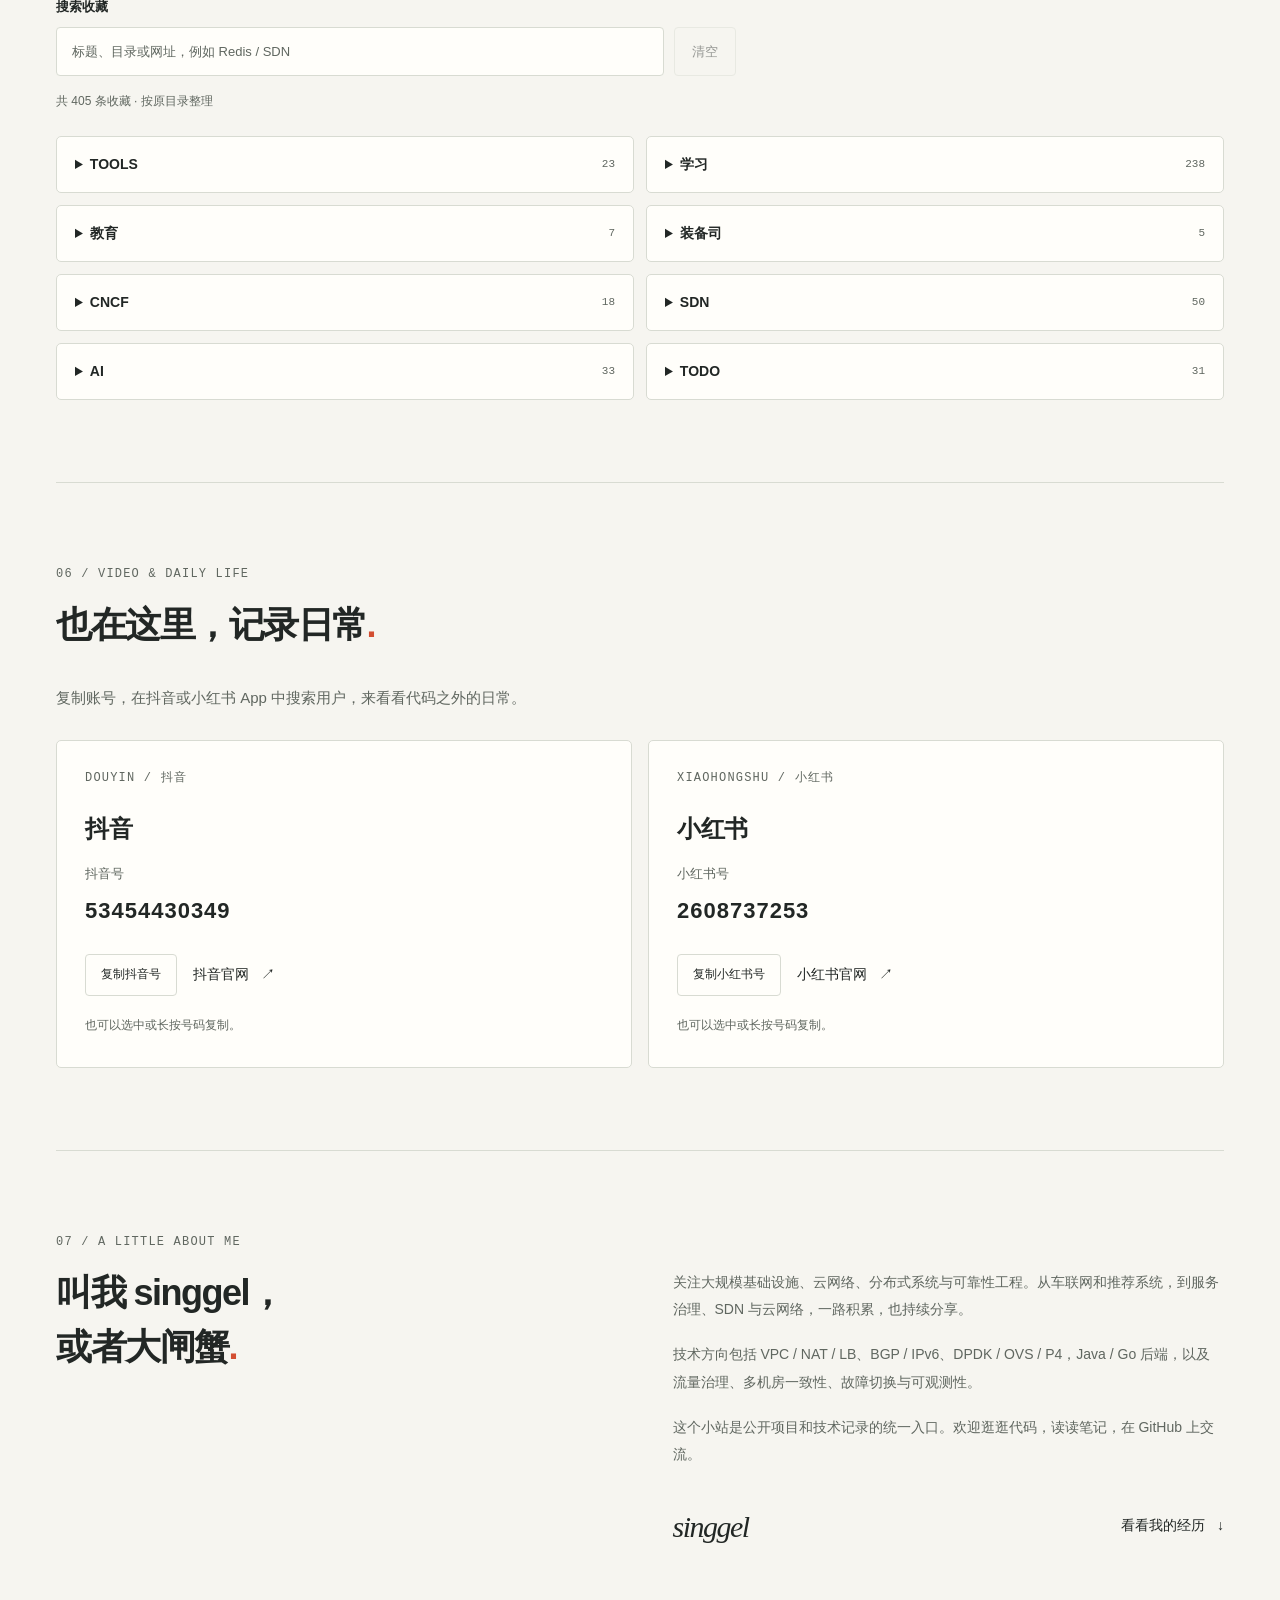
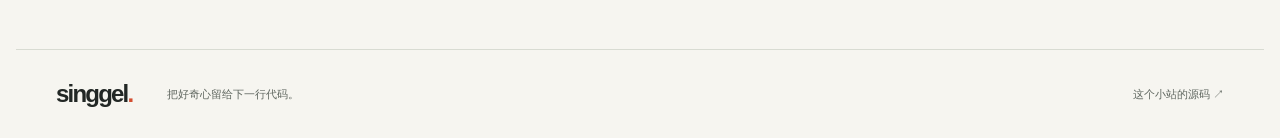
==== commit 54ef3a1e: "SEO/share meta + og-image, add bgw-p4 project card, extend sitemap" ====
--- a/index.html
+++ b/index.html
@@ -10,6 +10,12 @@
     <meta property="og:description" content="把网络连起来，让系统更可靠。云网络、后端与可靠性工程的成长记录。">
     <meta property="og:type" content="website">
     <meta property="og:url" content="https://singgel.github.io/">
+    <meta property="og:image" content="https://singgel.github.io/assets/og-image.png">
+    <meta property="og:locale" content="zh_CN">
+    <meta name="twitter:card" content="summary_large_image">
+    <meta name="twitter:title" content="singgel · 阿拉斯加大闸蟹">
+    <meta name="twitter:description" content="把网络连起来，让系统更可靠。云网络、后端与可靠性工程的成长记录。">
+    <meta name="twitter:image" content="https://singgel.github.io/assets/og-image.png">
     <link rel="canonical" href="https://singgel.github.io/">
     <link rel="icon" href="assets/favicon.svg" type="image/svg+xml">
     <link rel="stylesheet" href="assets/style.css?v=f806f96ed359">
@@ -19,6 +25,9 @@
     <script src="assets/socials.js?v=06faa0fc8fcc" defer></script>
     <script src="assets/growth.js?v=bdbe04a3a431" defer></script>
     <title>singgel · 阿拉斯加大闸蟹</title>
+    <script type="application/ld+json">
+    {"@context":"https://schema.org","@type":"Person","name":"阿拉斯加大闸蟹","alternateName":"singgel","url":"https://singgel.github.io/","email":"mailto:18670310+singgel@users.noreply.github.com","jobTitle":"Infrastructure / Cloud Network Engineer","knowsAbout":["Cloud Network","P4 Programmable Data Plane","SDN","Backend Engineering","Reliability Engineering"],"sameAs":["https://github.com/singgel","https://blog.csdn.net/singgel/","https://www.zhihu.com/people/gexingyumi/posts","https://juejin.cn/user/4055442887022119","https://stackoverflow.com/users/10727010/singgel"]}
+    </script>
   </head>
   <body>
     <a class="skip-link" href="#main">跳到正文</a>
@@ -129,7 +138,7 @@
 
       <section class="projects section" id="projects" aria-labelledby="projects-title">
         <div class="section-heading">
-          <div><p class="eyebrow">02 / SELECTED WORK</p><h2 id="projects-title">三个方向，三份实践<span class="small-dot">.</span></h2></div>
+          <div><p class="eyebrow">02 / SELECTED WORK</p><h2 id="projects-title">三个方向，四份实践<span class="small-dot">.</span></h2></div>
           <a class="text-link" href="https://github.com/singgel?tab=repositories" target="_blank" rel="noopener noreferrer">全部仓库 <span aria-hidden="true">↗</span></a>
         </div>
         <p class="section-description">从数据面到服务调用，再到实时数据流。打开仓库，看看具体的代码与实现记录。</p>
@@ -149,8 +158,16 @@
             <p class="project-detail">面向 Tofino 的 P4 管线，包含 VXLAN、EIP / NAT、限速与下一跳处理，配套 BF-RT 初始化和运维脚本。</p>
             <div class="card-bottom"><span>P4</span><span>Tofino</span><span>VXLAN / NAT</span></div>
           </article>
+          <article class="project-card" data-category="network">
+            <div class="card-top"><span class="project-number">02</span><span class="tag">云网络 / 数据面</span><span class="card-arrow" aria-hidden="true">↗</span></div>
+            <h3><a href="https://github.com/singgel/bgw-p4" target="_blank" rel="noopener noreferrer">边界网关 P4 数据面<span class="sr-only"> · bgw-p4，在新窗口打开</span></a></h3>
+            <p class="project-repo">bgw-p4</p>
+            <p>专线与 VPN 流量，如何在边界网关上完成互通与收敛？</p>
+            <p class="project-detail">同样面向 Tofino 的 P4 管线：VXLAN、ECMP、系统 ACL 与多 pipeline 转发，配套 BF-RT 初始化和 PTF 回归测试。</p>
+            <div class="card-bottom"><span>P4</span><span>Tofino</span><span>ECMP / ACL</span></div>
+          </article>
           <article class="project-card" data-category="backend">
-            <div class="card-top"><span class="project-number">02</span><span class="tag">后端 / 服务通信</span><span class="card-arrow" aria-hidden="true">↗</span></div>
+            <div class="card-top"><span class="project-number">03</span><span class="tag">后端 / 服务通信</span><span class="card-arrow" aria-hidden="true">↗</span></div>
             <h3><a href="https://github.com/singgel/grpc-infra" target="_blank" rel="noopener noreferrer">gRPC 通信机制实践<span class="sr-only"> · grpc-infra，在新窗口打开</span></a></h3>
             <p class="project-repo">grpc-infra</p>
             <p>阻塞调用与流式响应之间，如何处理异步结果？</p>
@@ -158,7 +175,7 @@
             <div class="card-bottom"><span>Java</span><span>gRPC</span><span>Streaming</span></div>
           </article>
           <article class="project-card" data-category="data">
-            <div class="card-top"><span class="project-number">03</span><span class="tag">数据 / 实时管道</span><span class="card-arrow" aria-hidden="true">↗</span></div>
+            <div class="card-top"><span class="project-number">04</span><span class="tag">数据 / 实时管道</span><span class="card-arrow" aria-hidden="true">↗</span></div>
             <h3><a href="https://github.com/singgel/flink-kafka-hbase" target="_blank" rel="noopener noreferrer">Kafka 到 HBase 的实时管道<span class="sr-only"> · flink-kafka-hbase，在新窗口打开</span></a></h3>
             <p class="project-repo">flink-kafka-hbase</p>
             <p>消息如何映射成存储字段，并与已有数据关联？</p>
